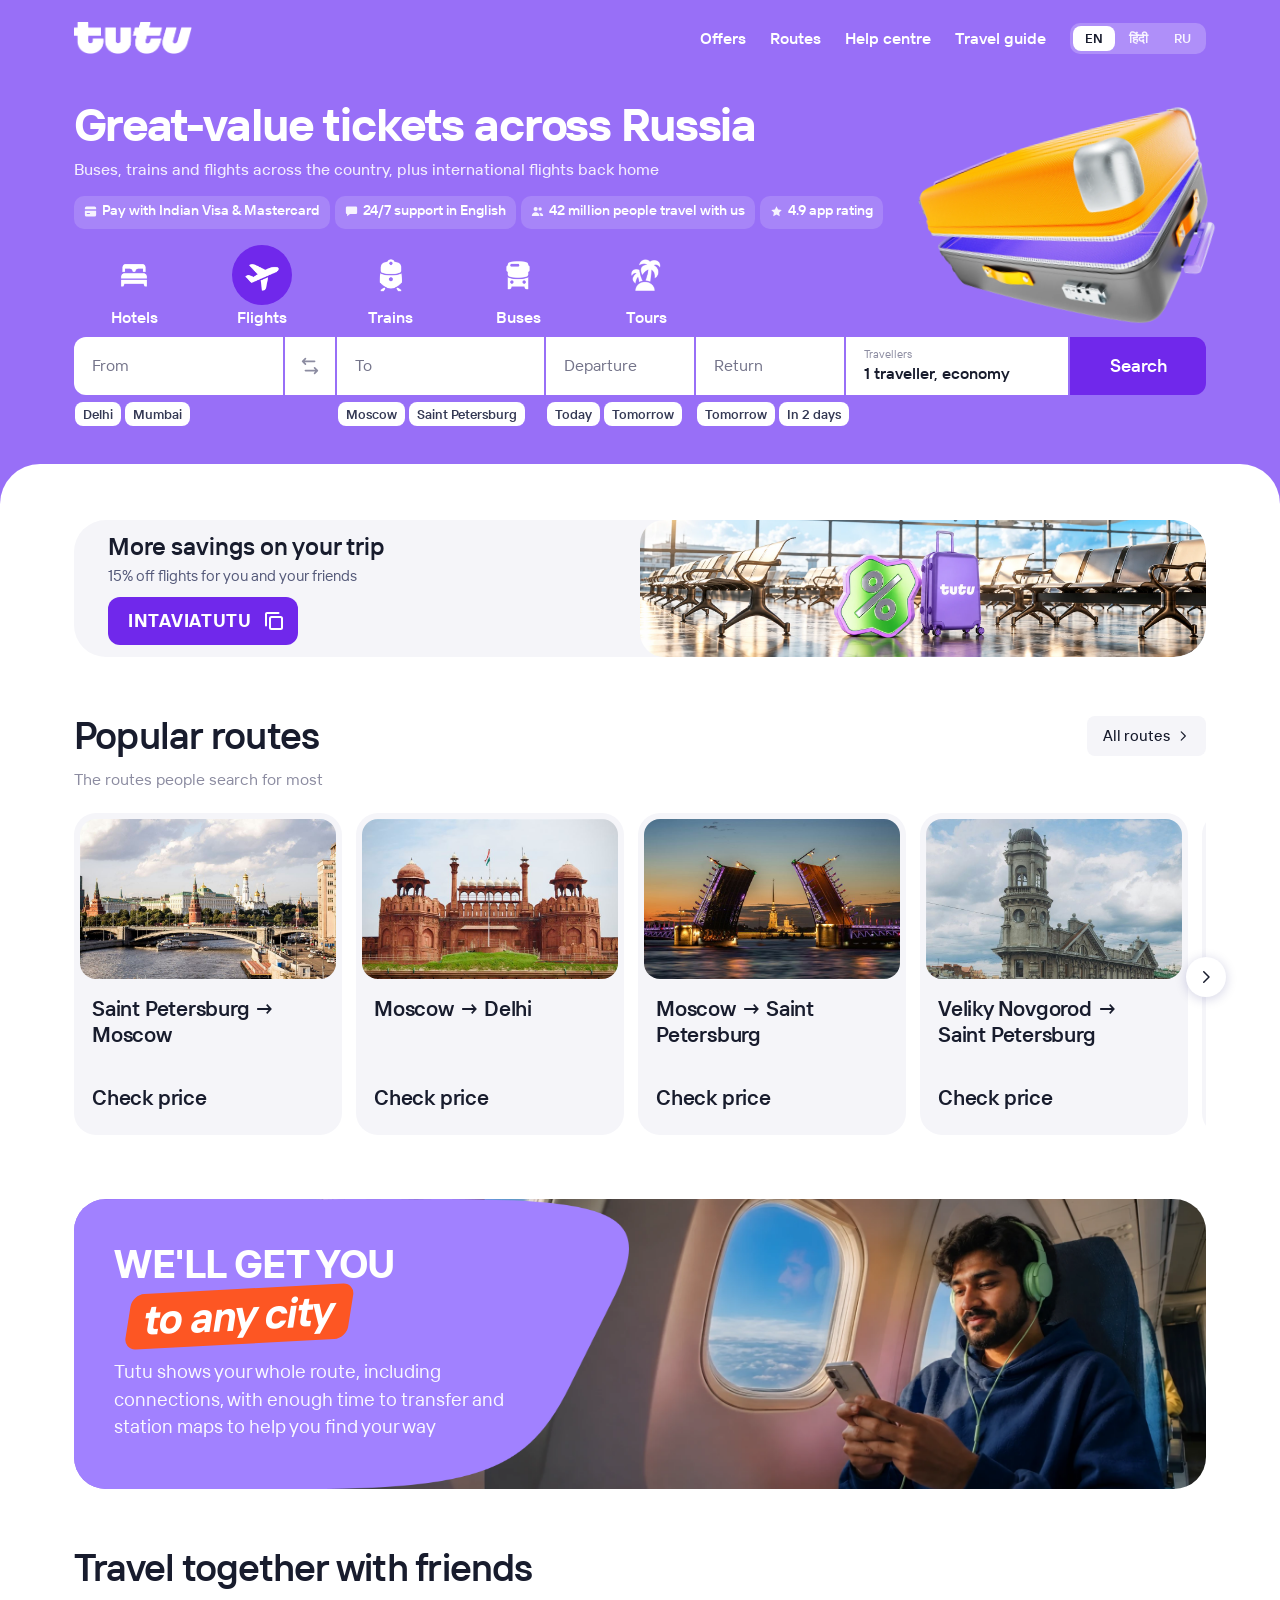
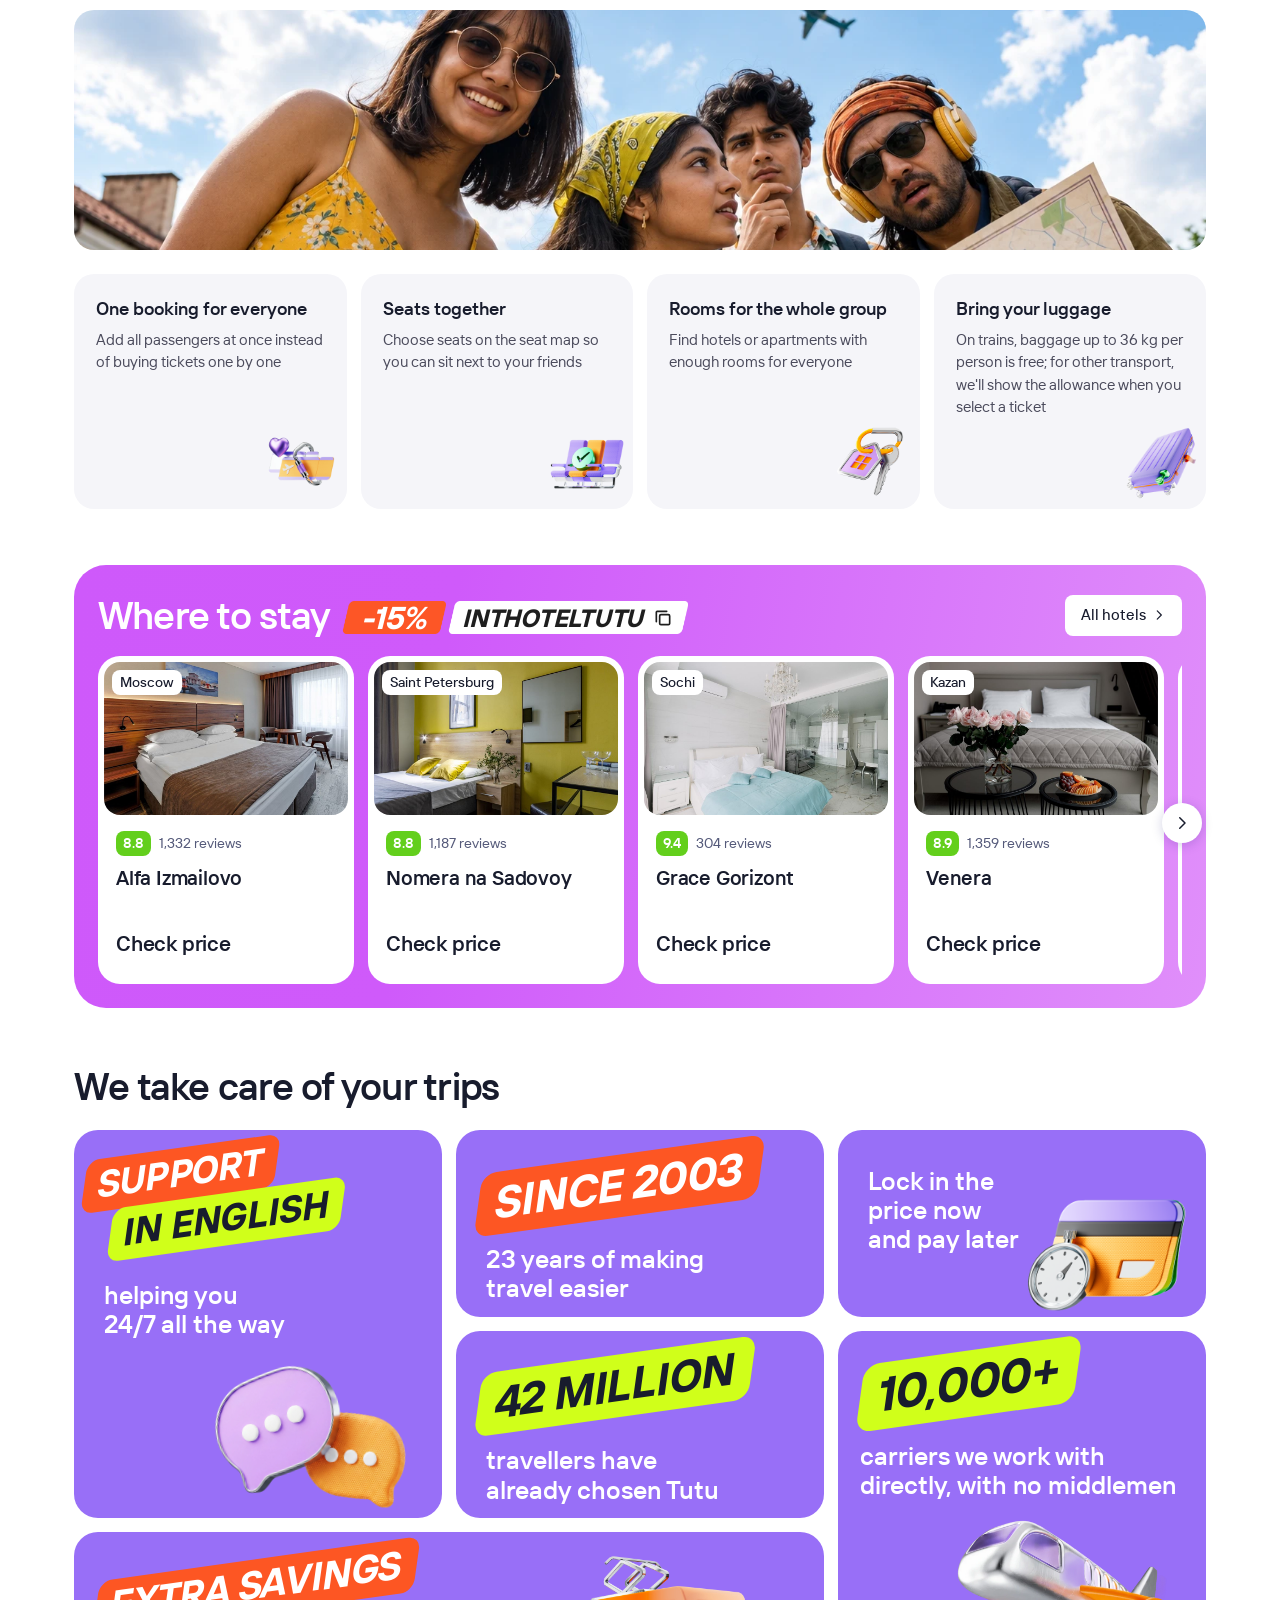
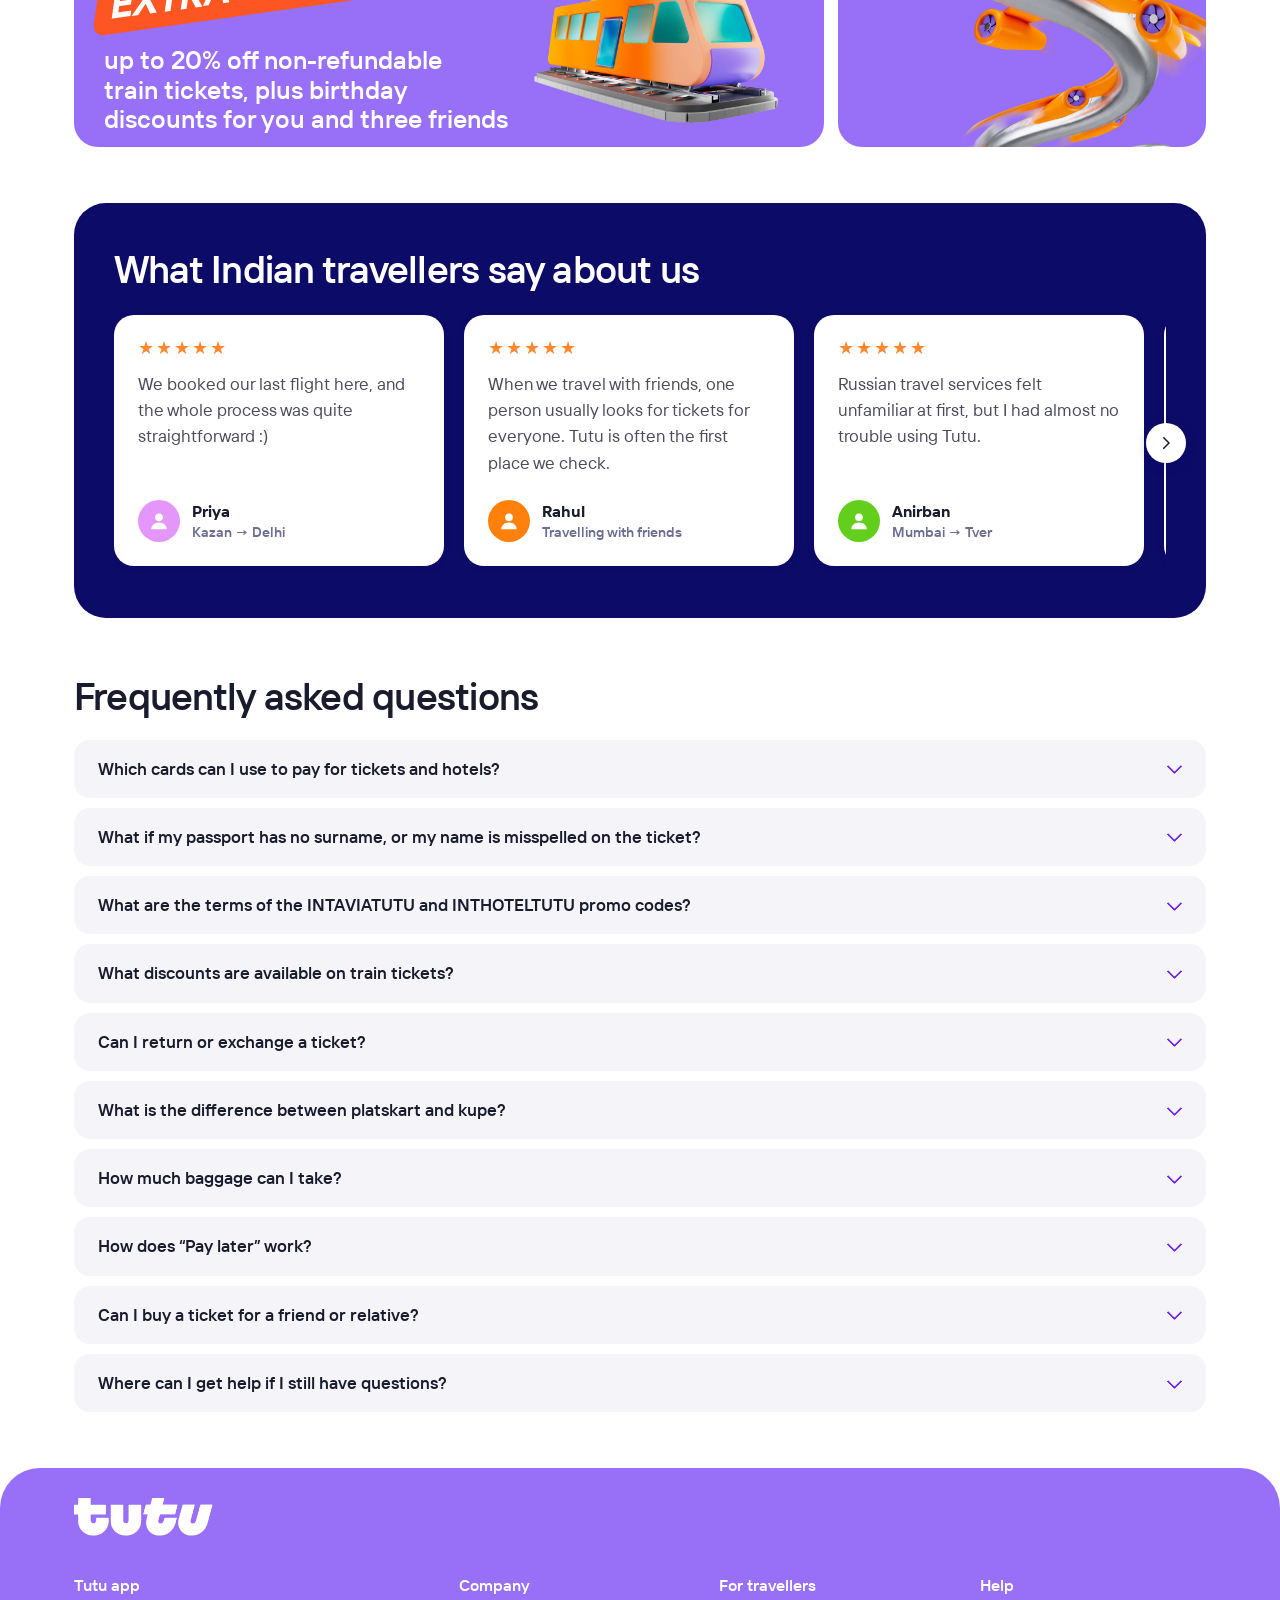
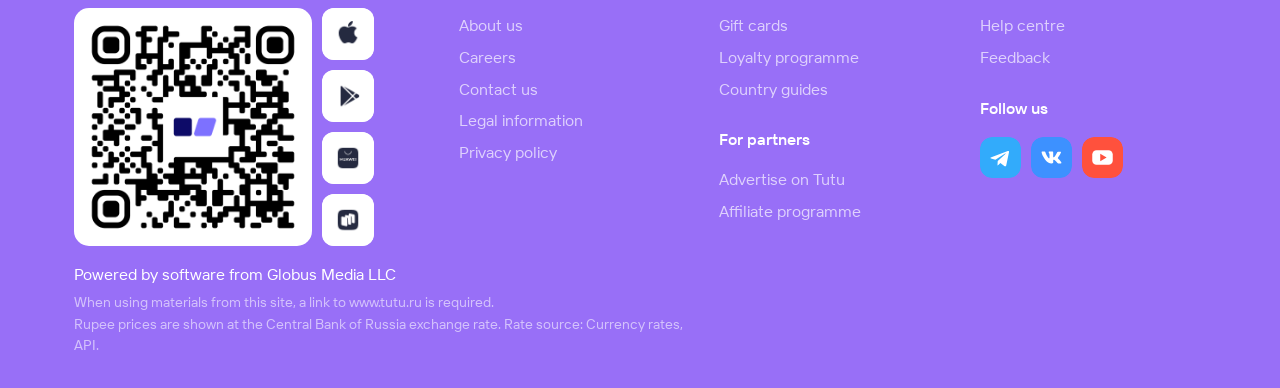
==== index.html @ 1da97de1 "style(hi): phone 'किसी भी शहर तक' sticker lifted 2px with 3px more room above the text Co-Authored-B" ====
<!DOCTYPE html>
<html lang="en">
<head>
<meta charset="utf-8">
<meta name="viewport" content="width=device-width, initial-scale=1">
<script src="assets/landing-source.js?v=20261020"></script>
<!-- Keep the static flight form hidden until scripts restore the correct tab.
     Visibility (not display) preserves hero layout; no JS means no hiding. -->
<script>document.documentElement.classList.add('search-ui-initializing');</script>
<style>
html.search-ui-initializing .hero .transport,
html.search-ui-initializing .hero #search,
html.search-ui-initializing .hero .search-hints { visibility:hidden !important; }
</style>
<title>Tutu: great-value tickets across Russia</title>
<meta name="description" content="Buses, trains and flights across the country, plus international flights back home.">
<meta name="color-scheme" content="light">
<meta name="theme-color" content="#986FF7">
<link rel="icon" type="image/png" href="assets/favicon.png">
<link rel="apple-touch-icon" href="assets/apple-touch-icon.png">
<meta property="og:type" content="website">
<meta property="og:url" content="https://brusilo.github.io/india-landing/">
<meta property="og:title" content="Tutu: great-value tickets across Russia">
<meta property="og:description" content="Buses, trains and flights across the country, plus international flights back home.">
<meta property="og:locale" content="en_US">
<meta property="og:image" content="https://brusilo.github.io/india-landing/assets/apple-touch-icon.png">
<meta property="og:image:width" content="180">
<meta property="og:image:height" content="180">
<meta name="twitter:card" content="summary">

<link rel="preconnect" href="https://fonts.googleapis.com">
<link rel="preconnect" href="https://fonts.gstatic.com" crossorigin>

<style>
@font-face{font-family:'Tutu Sans';src:url('fonts/tutu_sans_regular.woff2') format('woff2');font-weight:400;font-style:normal;font-display:swap}
@font-face{font-family:'Tutu Sans';src:url('fonts/tutu_sans_medium.woff2') format('woff2');font-weight:500;font-style:normal;font-display:swap}
@font-face{font-family:'Tutu Sans';src:url('fonts/tutu_sans_demibold.woff2') format('woff2');font-weight:600;font-style:normal;font-display:swap}
@font-face{font-family:'Tutu Sans';src:url('fonts/tutu_sans_bold.woff2') format('woff2');font-weight:700;font-style:normal;font-display:swap}

:root{
  --deep-blue:#0D0B68;
  --berry-purple:#7D71FF;
  --cloud-white:#EDEFFF;
  --orange:#FF872E;
  --green:#00C95E;
  --blue:#5F94FF;
  --lilac:#BA61FF;
  --magenta:#FF45E3;

  --white:#fff;
  --text:#4B4B5C;
  --muted:#8C8CA1;
  --line:#E6E7F3;

  --shadow-sm:0 2px 10px rgba(13,11,104,.06);
  --shadow-md:0 10px 30px rgba(13,11,104,.10);

  --r-card:20px;
  --r-btn:12px;
  --maxw:1180px;

  --font:'Tutu Sans',-apple-system,BlinkMacSystemFont,'Segoe UI',Roboto,Helvetica,Arial,sans-serif;
}
/* Tutu Sans has no Devanagari glyphs, so the Hindi page needs its own fallbacks and looser lines */
html:lang(hi){--font:'Tutu Sans','Noto Sans Devanagari','Nirmala UI','Mangal',-apple-system,BlinkMacSystemFont,'Segoe UI',Roboto,Helvetica,Arial,sans-serif}
:lang(hi) .hero h1{line-height:1.2;letter-spacing:0}
:lang(hi) .hero h1 .accent{font-family:inherit;font-style:normal;font-weight:700;color:var(--lilac)}
:lang(hi) .section-head h2,:lang(hi) .panel h2{line-height:1.3;letter-spacing:0}
:lang(hi) .tile p,:lang(hi) .faq-item > p{line-height:1.7}

*,*::before,*::after{box-sizing:border-box}
html{-webkit-text-size-adjust:100%}
body{
  margin:0;
  font-family:var(--font);
  font-weight:400;
  font-size:16px;
  line-height:1.5;
  color:var(--text);
  background:var(--white);
  -webkit-font-smoothing:antialiased;
}
h1,h2,h3,p{margin:0}
img{max-width:100%;display:block}
button{font:inherit;color:inherit;background:none;border:none;padding:0;cursor:pointer}
input{font:inherit;color:inherit;background:none;border:none;width:100%}
input:focus{outline:none}
:focus-visible{outline:2px solid var(--berry-purple);outline-offset:2px;border-radius:4px}

.container{width:100%;max-width:var(--maxw);margin:0 auto;padding:0 16px}
@media(min-width:768px){.container{padding:0 24px}}

.section{padding:40px 0 0}
@media(min-width:768px){.section{padding-top:56px}}
.section--cloud{background:var(--cloud-white)}
.section--cloud,.section:has(+ .section--cloud),.section:has(+ footer){padding-bottom:40px}
@media(min-width:768px){.section--cloud,.section:has(+ .section--cloud),.section:has(+ footer){padding-bottom:56px}}
.section--cloud + .section--cloud{padding-top:0}

.section-head{margin-bottom:16px}
@media(min-width:768px){.section-head{margin-bottom:20px}}
.section-head h2{
  font-weight:700;
  font-size:clamp(26px,4.4vw,40px);
  line-height:1.12;
  letter-spacing:-.02em;
  color:var(--deep-blue);
}
.section-head p{margin-top:8px;font-size:15px;color:var(--muted);max-width:620px}
@media(min-width:768px){.section-head p{font-size:16px}}

.section-head--row{display:flex;justify-content:space-between;align-items:flex-end;gap:20px;flex-wrap:wrap}
.section-head--row > div:first-child{flex:1;min-width:0}

.head-actions{
  display:flex;flex-direction:column;
  align-items:flex-end;
  gap:12px;
  flex-shrink:0;
}
.head-actions__see,
.head-actions__nav{display:flex;align-items:center}
.filters-bar{display:flex;align-items:center;justify-content:space-between;gap:16px;margin-bottom:16px}
.filters-bar .filters{margin-bottom:0;min-width:0}
.filters-bar--nav-only{justify-content:flex-end}

.see-all{
  color:var(--berry-purple);font-weight:600;font-size:15px;
  text-decoration:none;display:inline-flex;align-items:center;gap:6px;
  white-space:nowrap;
}
.see-all:hover{color:var(--deep-blue)}
.see-all svg{width:14px;height:14px;stroke:currentColor;fill:none;stroke-width:2;stroke-linecap:round;stroke-linejoin:round}

.top{background:var(--deep-blue)}
.top-inner{display:flex;align-items:center;gap:24px;padding-block:16px}
@media(min-width:768px){.top-inner{padding-block:22px}}
.logo{height:24px;width:auto;flex:none}
@media(min-width:768px){.logo{height:28px}}

.top-nav{
  display:none;gap:24px;align-items:center;
  margin-left:auto;
}
@media(min-width:900px){.top-nav{display:flex}}
.top-nav a{
  color:rgba(255,255,255,.72);text-decoration:none;
  font-size:14px;font-weight:500;line-height:1;
  padding:6px 0;transition:color .15s ease;white-space:nowrap;
}
.top-nav a:hover{color:var(--white)}

.lang{display:flex;gap:2px;padding:3px;background:rgba(255,255,255,.12);border-radius:999px;flex:none}
.lang a{
  padding:6px 12px;border-radius:999px;
  font-size:13px;font-weight:500;line-height:1;
  color:rgba(255,255,255,.72);white-space:nowrap;
  text-decoration:none;display:inline-block;
}
.lang a:hover{color:var(--white)}
.lang a.is-active{background:var(--white);color:var(--deep-blue);font-weight:600}

.hero{background:var(--deep-blue);color:var(--white);padding:24px 0 72px}
@media(min-width:768px){.hero{padding:36px 0 104px}}
.hero + .section{position:relative;margin-top:-28px;border-radius:28px 28px 0 0;background:var(--white)}
@media(min-width:768px){.hero + .section{margin-top:-40px;border-radius:40px 40px 0 0}}

.hero h1{
  font-weight:700;
  font-size:clamp(34px,6.6vw,58px);
  line-height:1.05;
  letter-spacing:-.025em;
  max-width:16ch;
}
.hero h1 .accent{color:var(--lilac)}
.hero-sub{
  margin-top:14px;
  font-size:16px;
  color:rgba(255,255,255,.87);
  max-width:72ch;
}
@media(min-width:768px){.hero-sub{font-size:18px;margin-top:18px}}

.pills{display:flex;flex-wrap:wrap;gap:8px;margin-top:22px}
.pill{
  display:inline-flex;align-items:center;gap:7px;
  padding:8px 14px;border-radius:999px;
  background:rgba(255,255,255,.10);
  border:1px solid rgba(255,255,255,.14);
  font-size:13px;font-weight:500;color:var(--white);
}
.pill svg{width:15px;height:15px;flex:none;fill:currentColor;opacity:.9}

.transport{
  display:flex;gap:6px;margin-top:30px;
  overflow-x:auto;scrollbar-width:none;
  margin-inline:-16px;padding-inline:16px;
}
.transport::-webkit-scrollbar{display:none}
@media(min-width:768px){.transport{margin-top:40px;gap:14px;margin-inline:0;padding-inline:0;overflow:visible}}
.transport button{display:flex;flex-direction:column;align-items:center;gap:8px;flex:none;width:76px}
.transport .ico{
  width:50px;height:50px;border-radius:50%;
  background:rgba(255,255,255,.10);
  display:grid;place-items:center;
  transition:background .15s ease;
}
.transport .ico img{
  width:26px;height:26px;
  filter:brightness(0) invert(1);
}
.transport button:hover .ico{background:rgba(255,255,255,.18)}
.transport button.is-active .ico{background:var(--berry-purple)}
.transport .lbl{font-size:13px;font-weight:500;color:rgba(255,255,255,.72);line-height:1}
.transport button.is-active .lbl{color:var(--white);font-weight:600}

.search{
  margin-top:20px;
  background:var(--white);
  border-radius:20px;
  padding:6px;
  box-shadow:var(--shadow-md);
  display:flex;flex-direction:column;
}
@media(min-width:900px){.search{flex-direction:row;align-items:stretch;padding:6px;border-radius:20px}}

.field{display:flex;flex-direction:column;justify-content:center;gap:2px;padding:12px 14px;min-height:56px}
.field + .field,.swap + .field{border-top:1px solid var(--line)}
@media(min-width:900px){
  .field{flex:1;min-height:62px}
  .field + .field{border-top:none;border-left:1px solid var(--line)}
  .swap + .field{border-top:none}
  .field--pax{flex:0 0 190px}
}
.field label{font-size:11px;font-weight:500;color:var(--muted);letter-spacing:.01em}
.field input,.field .value{font-size:16px;font-weight:500;color:var(--deep-blue);line-height:1.3}
.field input::placeholder{color:#A3A3B8;font-weight:400}
.field--date{position:relative}
.field--date input{cursor:pointer}
.dp{
  position:absolute;top:calc(100% + 8px);left:0;z-index:30;
  width:300px;max-width:calc(100vw - 32px);
  background:var(--white);border-radius:18px;
  box-shadow:0 14px 40px rgba(13,11,104,.20);
  padding:14px;color:var(--deep-blue);
}
.dp[hidden]{display:none}
.dp-head{display:flex;align-items:center;justify-content:space-between;margin-bottom:6px}
.dp-title{font-size:15px;font-weight:600}
.dp-nav{width:34px;height:34px;border-radius:50%;display:grid;place-items:center}
.dp-nav:hover:not(:disabled){background:var(--cloud-white)}
.dp-nav:disabled{opacity:.3;cursor:default}
.dp-nav svg{width:16px;height:16px;stroke:var(--deep-blue);fill:none;stroke-width:1.8;stroke-linecap:round;stroke-linejoin:round}
.dp-grid{display:grid;grid-template-columns:repeat(7,1fr);gap:2px}
.dp-wd{padding:6px 0;font-size:11px;font-weight:500;color:var(--muted);text-align:center}
.dp-day{height:36px;border-radius:10px;font-size:14px;font-weight:500;color:var(--deep-blue)}
.dp-day:hover:not(:disabled){background:var(--cloud-white)}
.dp-day:disabled{color:#C8C8D6;cursor:default}
.dp-day.is-today{box-shadow:inset 0 0 0 1.5px var(--berry-purple)}
.dp-day.is-selected{background:var(--berry-purple);color:var(--white)}

.swap{display:none}
@media(min-width:900px){
  .swap{
    display:grid;place-items:center;flex:none;width:42px;
    align-self:center;
  }
  .swap span{
    width:34px;height:34px;border-radius:50%;
    background:var(--cloud-white);
    display:grid;place-items:center;
  }
  .swap svg{width:16px;height:16px;stroke:var(--deep-blue);fill:none;stroke-width:1.8;stroke-linecap:round;stroke-linejoin:round}
}

.btn-search{
  margin-top:6px;height:52px;border-radius:14px;
  background:var(--berry-purple);color:var(--white);
  font-size:16px;font-weight:600;
  display:grid;place-items:center;
}
@media(min-width:900px){.btn-search{margin-top:0;flex:0 0 172px;height:auto;border-radius:16px}}

.chips{display:flex;flex-wrap:wrap;gap:8px;margin-top:16px}
.chip{
  padding:7px 13px;border-radius:999px;
  background:rgba(255,255,255,.12);
  border:1px solid rgba(255,255,255,.16);
  font-size:13px;font-weight:500;color:var(--white);
}

/* Фильтры – вплотную к карточкам */
.filters{display:flex;gap:8px;margin-bottom:16px;overflow-x:auto;scrollbar-width:none}
.filters::-webkit-scrollbar{display:none}
.filters button{
  flex:none;padding:9px 18px;border-radius:999px;
  background:var(--cloud-white);color:var(--deep-blue);
  font-size:14px;font-weight:500;
}
.filters button.is-active{background:var(--berry-purple);color:var(--white);font-weight:600}

.row{
  display:flex;gap:14px;
  overflow-x:auto;scroll-snap-type:x mandatory;
  scrollbar-width:none;
  margin-inline:-16px;padding:2px 16px 8px;
  margin-bottom:-8px;
  align-items:stretch;
}
.row::-webkit-scrollbar{display:none}
.row > *{flex:0 0 250px;scroll-snap-align:start;display:flex}
@media(min-width:768px){.row{margin-inline:-24px;padding-inline:24px}}
@media(min-width:1024px){
  .row{
    padding-block:2px 8px;margin-bottom:-8px;
    margin-inline:0;padding-inline:0;
  }
  .row > *{flex:0 0 calc((100% - 60px) / 4)}
}

.carousel-nav{display:none;gap:8px}
@media(min-width:1024px){.carousel-nav{display:flex}}
.carousel-nav button{
  width:36px;height:36px;border-radius:50%;
  background:var(--white);border:1px solid var(--line);
  display:grid;place-items:center;
  box-shadow:var(--shadow-sm);
  transition:background .15s ease;
}
.carousel-nav button:hover:not(:disabled){background:var(--cloud-white)}
.carousel-nav button:disabled{opacity:.4;cursor:default}
.carousel-nav svg{width:16px;height:16px;stroke:var(--deep-blue);fill:none;stroke-width:1.8;stroke-linecap:round;stroke-linejoin:round}

.card{
  background:var(--white);
  border:1px solid var(--line);
  border-radius:var(--r-card);
  overflow:hidden;
  box-shadow:var(--shadow-sm);
  display:flex;flex-direction:column;
  width:100%;
}

.card--cta{
  border:1.5px dashed #C8C8DC;
  background:transparent;
  box-shadow:none;
  align-items:center;justify-content:center;
  gap:10px;
  text-decoration:none;color:var(--berry-purple);
  min-height:280px;
  padding:20px;
  transition:background .15s ease,border-color .15s ease;
}
.card--cta:hover{background:var(--cloud-white);border-color:var(--berry-purple)}
.card--cta svg{width:26px;height:26px;stroke:currentColor;fill:none;stroke-width:1.8;stroke-linecap:round;stroke-linejoin:round}
.card--cta span{font-size:15px;font-weight:600}

.card-media{
  position:relative;
  aspect-ratio:16/10;
  display:flex;align-items:flex-end;
  padding:14px;
  flex:none;
}
.card-img{aspect-ratio:16/10;width:100%;object-fit:cover}

.card-body{padding:16px 16px 18px;display:flex;flex-direction:column;gap:8px;flex:1}

.route-name{font-size:20px;font-weight:700;color:var(--deep-blue);line-height:1.25;letter-spacing:-.01em}
.price-row{display:flex;flex-wrap:wrap;align-items:baseline;gap:8px}
.price{font-size:19px;font-weight:700;color:var(--deep-blue);letter-spacing:-.01em}
.price-alt{font-size:14.5px;font-weight:500;color:var(--muted)}
.card-meta{font-size:14.5px;color:var(--muted)}
.card-type{font-size:14.5px;color:var(--muted);margin-top:auto;padding-top:8px}

.rating{
  position:absolute;left:12px;bottom:12px;
  background:var(--green);color:var(--white);
  font-size:13px;font-weight:700;line-height:1;
  padding:5px 8px;border-radius:8px;
}
.hotel-top{font-size:13px;color:var(--muted);white-space:nowrap}
.hotel-name{font-size:20px;font-weight:700;color:var(--deep-blue);line-height:1.25;letter-spacing:-.01em}
.hotel-meta{font-size:14.5px;color:var(--muted)}
.hotel-price{margin-top:auto;padding-top:8px;font-size:19px;font-weight:700;color:var(--deep-blue);letter-spacing:-.01em}
.hotel-price span{font-size:14.5px;font-weight:400;color:var(--muted)}

.tiles{display:grid;gap:14px;grid-template-columns:1fr}
@media(min-width:640px){.tiles{grid-template-columns:repeat(2,1fr)}}
@media(min-width:1024px){
  .tiles--3{grid-template-columns:repeat(3,1fr)}
  .tiles--4{grid-template-columns:repeat(4,1fr)}
}
.tile{
  position:relative;
  background:var(--cloud-white);
  border-radius:var(--r-card);
  padding:24px 22px 78px;
}
.section--cloud .tile{background:var(--white)}
.tile h3{font-size:18px;font-weight:600;color:var(--deep-blue);line-height:1.25}
.tile p{margin-top:8px;font-size:14.5px;line-height:1.55;color:var(--text)}
.tile .tile-ico{position:absolute;right:18px;bottom:18px;width:48px;height:48px}
.tile--plain{padding-bottom:24px}

.tile--stat{padding:26px 22px 24px;display:flex;flex-direction:column}
.tile--stat .stat-num{
  font-weight:700;
  font-size:clamp(38px,4.4vw,52px);
  line-height:1;
  letter-spacing:-.03em;
  color:var(--lilac);
  margin-bottom:10px;
}
.tile--stat h3{font-size:16.5px}
.tile--stat p{margin-top:6px;font-size:14px}

.panel{
  background:var(--cloud-white);
  border-radius:24px;
  padding:32px 24px;
  display:flex;flex-direction:column-reverse;align-items:flex-start;gap:20px;
}
@media(min-width:768px){.panel{padding:52px 48px;flex-direction:row;align-items:center;justify-content:space-between;gap:40px}}
.panel-ico{width:64px;height:64px;flex:none;border-radius:50%}
@media(min-width:768px){.panel-ico{width:104px;height:104px}}
.panel--accent .panel-ico{box-shadow:0 0 0 8px rgba(255,255,255,.16)}
.panel h2{
  font-weight:700;
  font-size:clamp(24px,4vw,36px);
  line-height:1.15;letter-spacing:-.02em;
  color:var(--deep-blue);
}
.panel p{margin-top:12px;font-size:16px;line-height:1.55;color:var(--text);max-width:58ch}
@media(min-width:768px){.panel p{font-size:17px}}
.panel--accent{background:var(--berry-purple)}
.panel--accent h2,.panel--accent p{color:var(--white)}
.panel--dark{background:var(--deep-blue)}
.panel--dark h2,.panel--dark p{color:var(--white)}
.panel--dark .panel-ico{box-shadow:0 0 0 8px rgba(186,97,255,.30)}
.stage{
  background:linear-gradient(100deg,#CE59FA 0%,#CF5AFA 32%,#E08FFA 100%);
  border-radius:24px;
  padding:28px 20px;
}
@media(min-width:768px){.stage{padding:44px 40px}}
.stage .section-head h2{color:var(--white)}
.stage .section-head p{color:rgba(255,255,255,.88)}
.stage .see-all{color:var(--white)}
.stage .see-all:hover{color:rgba(255,255,255,.75)}
.stage .row{margin-inline:-20px;padding-inline:20px}
@media(min-width:768px){.stage .row{margin-inline:-40px;padding-inline:40px}}
@media(min-width:1024px){.stage .row{margin-inline:0;padding-inline:0}}
.stage .card--cta{color:var(--white);border-color:rgba(255,255,255,.5)}
.stage .card--cta:hover{background:rgba(255,255,255,.10);border-color:var(--white)}

.faq{display:grid;gap:10px;max-width:880px}
.faq-item{background:var(--white);border-radius:16px;padding:0 20px}
.faq-item summary{
  list-style:none;cursor:pointer;
  display:flex;align-items:center;gap:14px;
  padding:18px 0;
  font-size:16.5px;font-weight:600;color:var(--deep-blue);line-height:1.35;
}
.faq-item summary::-webkit-details-marker{display:none}
.faq-plus{
  position:relative;flex:none;width:24px;height:24px;
  border-radius:50%;background:var(--berry-purple);
}
.faq-plus::before,.faq-plus::after{
  content:'';position:absolute;left:50%;top:50%;
  background:var(--white);
  transform:translate(-50%,-50%);
  transition:opacity .18s ease;
}
.faq-plus::before{width:11px;height:2px}
.faq-plus::after{width:2px;height:11px}
.faq-item[open] .faq-plus::after{opacity:0}
.faq-item > p{margin:0 0 18px 38px;font-size:14.5px;line-height:1.6;color:var(--text)}

.footer{background:var(--deep-blue);color:var(--white);padding:48px 0 34px}
@media(min-width:768px){.footer{padding:64px 0 44px}}

.footer-logo{height:36px;width:auto;margin-bottom:36px}
@media(min-width:768px){.footer-logo{height:44px;margin-bottom:48px}}

.footer-grid{
  display:grid;
  grid-template-columns:1fr;
  gap:36px 24px;
  padding-bottom:36px;
  margin-bottom:28px;
  border-bottom:1px solid rgba(255,255,255,.12);
}
@media(min-width:640px){
  .footer-grid{grid-template-columns:repeat(2,1fr)}
  .footer-app-col{grid-column:1 / -1}
}
@media(min-width:1024px){
  .footer-grid{
    grid-template-columns:auto 1fr 1.35fr 1fr;
    gap:48px 40px;
    padding-bottom:48px;
    margin-bottom:32px;
  }
  .footer-app-col{grid-column:auto}
}

.footer-app-title{
  font-size:15px;font-weight:600;color:var(--white);
  margin-bottom:16px;line-height:1.3;
}
.footer-app-body{
  display:flex;gap:16px;align-items:flex-start;
}
.footer-app-col .qr{
  width:280px;height:280px;flex:none;
  background:var(--white);
  border-radius:20px;
  padding:14px;
}
.footer-app-col .qr img{width:100%;height:100%;object-fit:contain}

.footer-app-col .stores{
  display:flex;flex-direction:column;
  justify-content:space-between;
  gap:10px;
  height:280px;
}
.footer-app-col .stores a{
  display:block;flex:1;
  min-height:0;
  border-radius:16px;
  overflow:hidden;
  transition:transform .15s ease,opacity .15s ease;
}
.footer-app-col .stores a:hover{transform:translateY(-1px);opacity:.9}
.footer-app-col .stores img{
  width:100%;height:100%;
  object-fit:contain;display:block;
}

.footer-col h4{
  font-size:15px;font-weight:700;
  color:var(--white);
  margin-bottom:14px;line-height:1.3;
}
.footer-col h4 + h4,
.footer-col .footer-h4-extra{
  margin-top:24px;
}
.footer-col a{
  display:block;
  color:rgba(255,255,255,.68);text-decoration:none;
  font-size:14.5px;font-weight:500;line-height:1.4;
  padding:5px 0;transition:color .15s ease;
}
.footer-col a:hover{color:var(--white)}

.socials{display:flex;gap:10px;margin-top:4px}
.social{
  width:44px;height:44px;border-radius:50%;
  object-fit:cover;display:block;
  transition:transform .15s ease;
}
.social:hover{transform:translateY(-1px)}

.footer-site{margin-top:0;font-size:15px;font-weight:600;color:var(--white)}
.legal{
  margin-top:10px;
  font-weight:500;font-size:12.5px;line-height:1.6;
  color:rgba(255,255,255,.58);
  max-width:70ch;
}

/* Compact transport search v2 */
.search{position:relative;width:min(100%,1080px);margin-top:20px;padding:0;display:grid;grid-template-columns:minmax(180px,1.05fr) 48px minmax(180px,1.05fr) minmax(145px,.76fr) minmax(190px,.9fr) 190px;align-items:stretch;background:var(--white);border-radius:16px;box-shadow:var(--shadow-md);overflow:visible}
.search .field{position:relative;min-width:0;min-height:64px;padding:0;border:0;border-right:1px solid var(--line);background:var(--white);display:flex;justify-content:center}
.search .field:first-child{border-radius:16px 0 0 16px}.search .field input{height:64px;padding:0 18px;font-size:16px;font-weight:500;color:var(--deep-blue);background:transparent}.search .field input::placeholder{color:#62627A;font-weight:500;opacity:1}.search .field--date input{cursor:pointer}
.search .swap{width:48px;display:grid;place-items:center;background:var(--white);border-right:1px solid var(--line);align-self:stretch}.search .swap span{width:34px;height:34px;border-radius:50%;display:grid;place-items:center}.search .swap:hover span{background:var(--cloud-white)}.search .swap svg{width:20px;height:20px;stroke:#89899D;fill:none;stroke-width:1.8;stroke-linecap:round;stroke-linejoin:round}
.search .field--pax{padding:0;flex:none}.pax-trigger{width:100%;height:64px;padding:8px 16px;text-align:left;display:flex;flex-direction:column;justify-content:center;gap:2px}.pax-caption{font-size:12px;line-height:1.1;color:var(--muted);font-weight:400}.pax-value{font-size:16px;line-height:1.25;color:var(--deep-blue);font-weight:600;white-space:nowrap;overflow:hidden;text-overflow:ellipsis}
.btn-search{margin:0;height:64px;border-radius:0 16px 16px 0;background:#6F29E8;color:#fff;font-size:16px;font-weight:400;display:grid;place-items:center;padding:0 18px;white-space:nowrap}
.search-suggest{position:absolute;left:0;right:0;top:calc(100% + 8px);z-index:1000;background:#fff;border-radius:16px;box-shadow:0 14px 40px rgba(13,11,104,.18);padding:8px;max-height:300px;overflow:auto}.search-suggest[hidden]{display:none}.search{position:relative!important;z-index:20!important;overflow:visible!important}.search .field--place{overflow:visible!important}.suggest-item{width:100%;padding:11px 12px;border-radius:11px;text-align:left;display:flex;flex-direction:column;gap:2px}.suggest-item:hover{background:var(--cloud-white)}.suggest-main{font-size:15px;font-weight:600;color:var(--deep-blue)}.suggest-meta{font-size:12px;color:var(--muted)}
.pax-pop{position:absolute;right:0;top:calc(100% + 8px);z-index:50;width:360px;max-width:calc(100vw - 32px);padding:18px;background:#fff;border-radius:20px;box-shadow:0 14px 40px rgba(13,11,104,.2);color:var(--deep-blue)}.pax-pop[hidden]{display:none}.pax-row{display:flex;align-items:center;justify-content:space-between;gap:18px;padding:8px 0}.pax-name{font-size:16px;font-weight:700}.pax-sub{font-size:13px;color:var(--muted);margin-top:2px}.stepper{display:flex;align-items:center;gap:12px}.stepper button{width:42px;height:42px;border-radius:12px;background:#F1F1F6;font-size:25px;line-height:1;color:var(--deep-blue)}.stepper button:disabled{opacity:.35;cursor:default}.stepper output{width:24px;text-align:center;font-size:18px;font-weight:600}.add-child{margin:8px 0 4px;width:100%;height:46px;border-radius:12px;background:#F0E8FF;color:#6F29E8;font-weight:600;display:none;align-items:center;justify-content:center;gap:8px}.add-child.is-visible{display:flex}.cabin{margin-top:12px;padding-top:14px;border-top:1px solid var(--line)}.cabin-title{font-size:13px;color:var(--muted);margin-bottom:8px}.cabin-tabs{display:grid;grid-template-columns:1fr 1fr;background:#F0F0F6;border-radius:12px;padding:4px;gap:4px}.cabin-tabs button{height:38px;border-radius:9px;color:#77778C;font-weight:600}.cabin-tabs button.is-active{background:#fff;color:var(--deep-blue);box-shadow:0 1px 4px rgba(13,11,104,.08)}.chips{display:none!important}
@media(max-width:899px){.search{width:100%;display:flex;flex-direction:column;border-radius:16px;overflow:visible}.search .field,.search .swap{border-right:0;border-bottom:1px solid var(--line)}.search .field:first-child{border-radius:16px 16px 0 0}.search .swap{display:none}.search .field input,.pax-trigger{height:58px}.btn-search{height:54px;border-radius:0 0 16px 16px}.pax-pop{left:0;right:auto}}

/* Quick search hints + decorative 3D artwork */.search{margin-top:10px}.search-hints{width:min(100%,1080px);display:grid;grid-template-columns:minmax(180px,1.05fr) 48px minmax(180px,1.05fr) minmax(145px,.76fr) minmax(190px,.9fr) 190px;margin-top:7px;position:relative;z-index:4}.quick-group{display:flex;gap:6px;flex-wrap:wrap;align-items:flex-start}.quick-from{grid-column:1}.quick-to{grid-column:3}.quick-date{grid-column:4}.quick-chip{padding:5px 9px;border-radius:9px;background:rgba(186,97,255,.38);color:#fff;font-size:12px;font-weight:500;line-height:1.15;white-space:nowrap}.quick-chip:hover{background:rgba(186,97,255,.58)}.hero{position:relative;overflow:hidden}.hero>.hero-decor{position:absolute;pointer-events:none;user-select:none;z-index:0}.hero>.hero-decor--suitcase{width:min(34vw,410px);right:max(-70px,calc((100vw - 1180px)/2 - 90px));top:88px;opacity:.48;transform:rotate(-5deg)}.hero>.container{position:relative;z-index:2}#routes,#hotels{position:relative;overflow:hidden}#routes>.section-decor,#hotels>.section-decor{position:absolute;pointer-events:none;user-select:none;z-index:0}#routes>.section-decor--ticket{width:275px;right:-52px;top:18px;opacity:.15;transform:rotate(8deg)}#hotels>.section-decor--keys{width:220px;left:-64px;top:48px;opacity:.13;transform:rotate(-10deg)}#routes>.container,#hotels>.container{position:relative;z-index:1}@media(max-width:899px){.search-hints{display:flex;gap:8px;flex-wrap:wrap;margin-top:8px}.hero>.hero-decor--suitcase{width:250px;right:-110px;top:135px;opacity:.24}#routes>.section-decor--ticket,#hotels>.section-decor--keys{display:none}}/* quick-hints-final */.search-hints{width:min(100%,1080px);display:grid;grid-template-columns:minmax(180px,1.05fr) 48px minmax(180px,1.05fr) minmax(145px,.76fr) minmax(190px,.9fr) 190px;margin-top:6px;align-items:start}.quick-group{display:flex;gap:6px;flex-wrap:nowrap}.quick-from{grid-column:1}.quick-to{grid-column:3}.quick-date{grid-column:4}.quick-chip{font-weight:400}.hero>.hero-decor--suitcase{width:min(36vw,430px);right:-70px;top:82px;opacity:.42}.section-decor--ticket{opacity:.18}.section-decor--keys{opacity:.16}@media(max-width:899px){.search-hints{display:flex;flex-wrap:wrap}.quick-group{flex-wrap:wrap}}










/* decor-placement-fix */
body{position:relative!important}
.top{position:relative!important;z-index:4!important}
.hero{position:static!important;overflow:visible!important;isolation:auto!important}
.hero>.container{position:relative!important;z-index:5!important}
.hero>.hero-decor{position:absolute!important;z-index:1!important;pointer-events:none!important;user-select:none!important;image-rendering:auto!important;filter:none!important;mix-blend-mode:normal!important}
.hero>.hero-decor--suitcase{
  width:680px!important;
  max-width:none!important;
  right:-10px!important;
  top:-12px!important;
  bottom:auto!important;
  opacity:1!important;
  transform:rotate(-5deg)!important;
}
.hero + .section{position:relative!important;z-index:3!important}

#routes,#hotels{position:relative!important;overflow:visible!important;isolation:isolate}
#routes>.container,#hotels>.container{position:relative!important;z-index:2!important}
#routes>.section-decor,#hotels>.section-decor{position:absolute!important;z-index:1!important;pointer-events:none!important;user-select:none!important;image-rendering:auto!important;filter:none!important;mix-blend-mode:normal!important}
#routes>.section-decor--ticket{
  width:420px!important;
  max-width:none!important;
  right:-54px!important;
  top:28px!important;
  opacity:1!important;
  transform:rotate(5deg)!important;
}
#hotels>.section-decor--keys{
  width:300px!important;
  max-width:none!important;
  left:-35px!important;
  top:40px!important;
  opacity:1!important;
  transform:rotate(-7deg)!important;
}

.footer{padding-top:30px!important;padding-bottom:30px!important}
.footer-logo{margin-bottom:22px!important}
.footer-grid{gap:28px 32px!important;padding-bottom:30px!important;margin-bottom:20px!important}
@media(min-width:1024px){
  .footer{padding-top:30px!important;padding-bottom:32px!important}
  .footer-logo{margin-bottom:24px!important}
  .footer-grid{gap:30px 36px!important;padding-bottom:32px!important;margin-bottom:20px!important}
}

@media(max-width:1200px){
  .hero>.hero-decor--suitcase{width:575px!important;right:-18px!important;top:-8px!important;bottom:auto!important}
  #routes>.section-decor--ticket{width:340px!important;right:-45px!important;top:30px!important}
  #hotels>.section-decor--keys{width:250px!important;left:-28px!important;top:46px!important}
}
@media(max-width:899px){
  .hero>.hero-decor--suitcase{width:275px!important;right:-38px!important;top:20px!important;bottom:auto!important;opacity:.82!important}
  #routes>.section-decor--ticket,#hotels>.section-decor--keys{display:none!important}
  .footer{padding-top:24px!important}
  .footer-logo{margin-bottom:20px!important}
}
</style>
<link rel="stylesheet" href="assets/search-v2.css?v=20261011-popup-black-text">
<script src="assets/site-language-faq-v26.js?v=20261015-hi-sapsan"></script>
<link rel="stylesheet" href="assets/responsive.css?v=20261013-touch-promo">
<link rel="stylesheet" href="assets/kite-tokens.css?v=2.6.3">
<link rel="stylesheet" href="assets/tutu-system.css?v=20261021-hi-any-city-lift">
<link rel="stylesheet" href="assets/tour-form.css?v=20261015-tablet-gap8">
</head>
<body>

<header class="top">
  <div class="container top-inner">
    <a class="logo-link" href="https://www.tutu.ru/" aria-label="Tutu — home page"><img class="logo" src="assets/logo-tutu-white-v2.png" alt="Tutu"></a>
    <nav class="top-nav" aria-label="Sections">
      <a href="https://www.tutu.ru/juicy-offers/">Offers</a>
      <a href="https://provereno.tutu.ru/">Routes</a>
      <a href="https://www.tutu.ru/2read/">Help centre</a>
      <a href="https://www.tutu.ru/geo/">Travel guide</a>
    </nav>
    <nav class="lang" aria-label="Language">
      <a href="index.html" class="is-active" aria-current="true" hreflang="en">EN</a>
      <a href="index-hi.html" hreflang="hi">हिंदी</a>
      <a href="index-ru.html" hreflang="ru">RU</a>
    </nav>
  </div>
</header>

<section class="hero">
  <img class="hero-decor hero-decor--suitcase" src="assets/art/suitcase-orange.webp" alt="" aria-hidden="true">
  <div class="container">
    <h1><span class="accent">Great-value</span> tickets across Russia</h1>
    <p class="hero-sub">Buses, trains and flights across the country, plus international flights back home</p>

    <div class="pills">
      <span class="pill">
        <svg viewBox="0 0 24 24" aria-hidden="true"><path fill-rule="evenodd" d="M5.5 4h13A2.5 2.5 0 0 1 21 6.5v11a2.5 2.5 0 0 1-2.5 2.5h-13A2.5 2.5 0 0 1 3 17.5v-11A2.5 2.5 0 0 1 5.5 4ZM3 8.4v2.4h18V8.4H3Zm3 6.2v1.6h5v-1.6H6Z"/></svg>
        Pay with Indian Visa &amp; Mastercard
      </span>
      <span class="pill">
        <svg viewBox="0 0 24 24" aria-hidden="true"><path d="M5 4h14a2 2 0 0 1 2 2v8a2 2 0 0 1-2 2H9.6L5 19.5V16a2 2 0 0 1-2-2V6a2 2 0 0 1 2-2Z"/></svg>
        24/7 support in English
      </span>
      <span class="pill">
        <svg viewBox="0 0 24 24" aria-hidden="true"><path d="M9 11.4a3.3 3.3 0 1 0 0-6.6 3.3 3.3 0 0 0 0 6.6Zm7.2-.7a2.7 2.7 0 1 0 0-5.4 2.7 2.7 0 0 0 0 5.4ZM3 18.4C3 15.5 5.7 13.1 9 13.1s6 2.4 6 5.3v.9H3v-.9Zm13.8-4.2c2.4 0 4.2 1.8 4.2 4.1v1h-4.4v-.9c0-1.6-.6-3-1.6-4.2h1.8Z"/></svg>
        42 million people travel with us
      </span>
      <span class="pill">
        <svg viewBox="0 0 24 24" aria-hidden="true"><path d="m12 3.6 2.6 5.3 5.8.9-4.2 4 1 5.8-5.2-2.7-5.2 2.7 1-5.8-4.2-4 5.8-.9L12 3.6Z"/></svg>
        4.9 app rating
      </span>
    </div>

    <div class="transport" role="tablist" aria-label="Transport type">
      <button type="button" role="tab" aria-selected="false">
        <span class="ico"><img src="assets/icon-hotel.png" alt="" aria-hidden="true"></span>
        <span class="lbl">Hotels</span>
      </button>
      <button type="button" class="is-active" role="tab" aria-selected="true">
        <span class="ico"><img src="assets/icon-flight.png" alt="" aria-hidden="true"></span>
        <span class="lbl">Flights</span>
      </button>
      <button type="button" role="tab" aria-selected="false">
        <span class="ico"><img src="assets/icon-train.png" alt="" aria-hidden="true"></span>
        <span class="lbl">Trains</span>
      </button>
      <button type="button" role="tab" aria-selected="false">
        <span class="ico"><img src="assets/icon-bus.png" alt="" aria-hidden="true"></span>
        <span class="lbl">Buses</span>
      </button>
      <button type="button" class="tours-tab" role="tab" aria-selected="false" aria-controls="search">
        <span class="ico"><img src="assets/icon-tours.png?v=3" alt="" aria-hidden="true"></span>
        <span class="lbl">Tours</span>
      </button>
    </div>

    <form id="search" class="search search-v2" data-mode="flight">
      <div class="v2-field v2-field--place" data-role="from"><span class="v2-caption">From</span><input class="v2-input" type="text" autocomplete="off" spellcheck="false" role="combobox" aria-autocomplete="list" aria-expanded="false" aria-controls="suggest-from" maxlength="128" value="" placeholder="From" aria-label="From"><div class="search-suggest" role="listbox" id="suggest-from" hidden></div></div>
      <button type="button" class="v2-swap" aria-label="Swap departure and destination"><span><svg viewBox="0 0 24 24" aria-hidden="true"><path d="M7 4 4 7l3 3M4 7h13M17 20l3-3-3-3M20 17H7"/></svg></span></button>
      <div class="v2-field v2-field--place" data-role="to"><span class="v2-caption">To</span><input class="v2-input" type="text" autocomplete="off" spellcheck="false" role="combobox" aria-autocomplete="list" aria-expanded="false" aria-controls="suggest-to" maxlength="128" value="" placeholder="To" aria-label="To"><div class="search-suggest" role="listbox" id="suggest-to" hidden></div></div>
      <div class="v2-flight-dates"><div class="v2-field v2-field--date " data-role="date"><button type="button" class="v2-trigger" data-trigger="date" aria-haspopup="dialog"><span class="v2-caption">Departure</span><span class="v2-value">Departure</span></button><div class="v2-calendar" hidden></div></div><div class="v2-field v2-field--date v2-field--return " data-role="return"><button type="button" class="v2-trigger" data-trigger="return" aria-haspopup="dialog"><span class="v2-caption">Return</span><span class="v2-value">Return</span></button><div class="v2-calendar" hidden></div></div><div class="v2-calendar v2-flight-calendar" hidden></div></div>
      <div class="v2-field v2-field--always-caption v2-field--pax" data-role="pax"><button type="button" class="v2-trigger" data-trigger="pax" aria-haspopup="dialog"><span class="v2-caption">Travellers</span><span class="v2-value">1 traveller, economy</span></button><div class="v2-popover" hidden></div></div>
      <button type="submit" class="v2-submit">Search</button>
    </form>
    <div class="search-hints search-hints-v2" data-mode="flight" aria-label="Popular options"><div class="quick-group-v2 quick-group-v2--from"><button type="button" class="quick-chip-v2" data-v2-place="in-delhi" data-v2-role="from">Delhi</button><button type="button" class="quick-chip-v2" data-v2-place="in-mumbai" data-v2-role="from">Mumbai</button></div><div class="quick-group-v2 quick-group-v2--to"><button type="button" class="quick-chip-v2" data-v2-place="ru-moscow" data-v2-role="to">Moscow</button><button type="button" class="quick-chip-v2" data-v2-place="ru-saint-petersburg" data-v2-role="to">Saint Petersburg</button></div><div class="quick-group-v2 quick-group-v2--date"><button type="button" class="quick-chip-v2" data-v2-date="0" data-v2-length="0">Today</button><button type="button" class="quick-chip-v2" data-v2-date="1" data-v2-length="0">Tomorrow</button></div><div class="quick-group-v2 quick-group-v2--return"><button type="button" class="quick-chip-v2" data-v2-return="1">Tomorrow</button><button type="button" class="quick-chip-v2" data-v2-return="2">In 2 days</button></div></div>
  </div>
</section>

<section class="section promo-section">
  <div class="container">
    <div class="promo-strip promo-strip--v2" role="region" aria-label="INTAVIATUTU">
      <div class="promo-strip__offer">
        <h3><span class="promo-title-desktop">More savings on your trip</span><span class="promo-title-mobile">More savings!</span></h3>
        <p><span class="promo-title-desktop">15% off flights for you and your friends</span><span class="promo-title-mobile">15% off flights</span></p>
      
        <div class="promo-strip__action">
          <button type="button" class="promo-strip__copy promo-strip__copy--code" data-promo-code="INTAVIATUTU" data-copied-label="Copied" aria-label="Copy promo code INTAVIATUTU"><span class="promo-strip__copy-label">INTAVIATUTU</span><svg class="promo-strip__copy-icon" viewBox="0 0 24 24" width="24" height="24" aria-hidden="true" focusable="false"><path d="M4 16.5V5a1 1 0 0 1 1-1h11.5" fill="none" stroke="currentColor" stroke-width="2" stroke-linecap="round"/><rect x="8" y="8" width="12" height="12" rx="1.5" fill="none" stroke="currentColor" stroke-width="2"/></svg><svg class="promo-strip__copied-icon" viewBox="0 0 24 24" width="24" height="24" aria-hidden="true" focusable="false"><path d="M5 12.5l4.5 4.5L19 7.5" fill="none" stroke="currentColor" stroke-width="2.2" stroke-linecap="round" stroke-linejoin="round"/></svg></button>
        </div>      </div>
      <img class="promo-photo" src="assets/photos/airport-promo.webp" alt="" aria-hidden="true">
    </div>
  </div>
</section>

<section class="section" id="routes">
  <div class="container">
    <div class="section-head section-head--row">
      <div>
        <h2>Popular <span class="h2-tail">routes</span></h2>
        <p>The routes people search for most</p>
      </div>
      <div class="head-actions">
        <div class="head-actions__see">
          <a class="see-all" href="https://www.tutu.ru/poezda/Moskva/Sankt-Peterburg/">
            <span class="see-all__full">All routes</span><span class="see-all__short">All</span>
            <svg viewBox="0 0 24 24" aria-hidden="true"><path d="m9 5 7 7-7 7"/></svg>
          </a>
        </div>
          <div class="head-actions__nav">
            <div class="carousel-nav" data-carousel="routes">
                    <button type="button" aria-label="Previous">
                      <svg viewBox="0 0 24 24" aria-hidden="true"><path d="M15 19 8 12l7-7"/></svg>
                    </button>
                    <button type="button" aria-label="Next">
                      <svg viewBox="0 0 24 24" aria-hidden="true"><path d="m9 5 7 7-7 7"/></svg>
                    </button>
                  </div>
          </div>
      </div>
    </div>

    <div class="carousel-wrap">
      <div class="row" id="routes-row"></div>
    </div>
  </div>
</section>

<section class="section">
  <div class="container">
    <div class="panel panel--accent panel--transport panel--photo">
      <div>
        <h2><span class="panel-line">We'll get you</span><span class="panel-badge">to any city</span></h2>
        <p>Tutu shows your whole route, including connections, with enough time to transfer and station maps to help you find your way</p>      </div>
      <img class="panel-ico" src="assets/icons/transport-mix.png" alt="" aria-hidden="true">
    </div>
  </div>
</section>

<section class="section section--cloud section--group">
  <div class="container">
    <div class="section-head"><h2>Travel together with friends</h2></div>
    <div class="group-banner" aria-hidden="true"></div>
    <div class="tiles tiles--4">
      <article class="tile">
        <h3>One booking for everyone</h3>
        <p>Add all passengers at once instead of buying tickets one by one</p>
        <img class="tile-ico" src="assets/icons/group-order.webp" alt="" aria-hidden="true">
      </article>
      <article class="tile">
        <h3>Seats together</h3>
        <p>Choose seats on the seat map so you can sit next to your friends</p>
        <img class="tile-ico" src="assets/icons/group-seats.webp" alt="" aria-hidden="true">
      </article>
      <article class="tile">
        <h3>Rooms for the whole group</h3>
        <p>Find hotels or apartments with enough rooms for everyone</p>
        <img class="tile-ico" src="assets/icons/group-stay.webp" alt="" aria-hidden="true">
      </article>
      <article class="tile">
        <h3>Bring your luggage</h3>
        <p>On trains, baggage up to 36 kg per person is free; for other transport, we'll show the allowance when you select a ticket</p>
        <img class="tile-ico" src="assets/icons/group-luggage.webp" alt="" aria-hidden="true">
      </article>
    </div>
  </div>
</section>

<section class="section" id="hotels">
  <div class="container">
    <div class="stage">
      <div class="section-head section-head--row">
        <div>
          <h2>Where to stay</h2>
          <div class="hotel-offer">
            <span class="hotel-offer__badge">-15%</span>
            <button type="button" class="promo-strip__copy promo-strip__copy--code hotel-offer__plate" data-promo-code="INTHOTELTUTU" data-copied-label="Copied" aria-label="Copy promo code INTHOTELTUTU"><span class="hotel-offer__code">INTHOTELTUTU</span><svg class="promo-strip__copy-icon" viewBox="0 0 24 24" width="24" height="24" aria-hidden="true" focusable="false"><path d="M4 16.5V5a1 1 0 0 1 1-1h11.5" fill="none" stroke="currentColor" stroke-width="2" stroke-linecap="round"/><rect x="8" y="8" width="12" height="12" rx="1.5" fill="none" stroke="currentColor" stroke-width="2"/></svg><svg class="promo-strip__copied-icon" viewBox="0 0 24 24" width="24" height="24" aria-hidden="true" focusable="false"><path d="M5 12.5l4.5 4.5L19 7.5" fill="none" stroke="currentColor" stroke-width="2.2" stroke-linecap="round" stroke-linejoin="round"/></svg></button>
          </div>
        </div>
        <div class="head-actions">
          <div class="head-actions__see">
            <a class="see-all" href="https://hotel.tutu.ru/c_russia/moscow/">
              <span class="see-all__full">All hotels</span><span class="see-all__short">All</span>
              <svg viewBox="0 0 24 24" aria-hidden="true"><path d="m9 5 7 7-7 7"/></svg>
            </a>
          </div>
          <div class="head-actions__nav">
            <div class="carousel-nav" data-carousel="hotels">
              <button type="button" aria-label="Previous">
                <svg viewBox="0 0 24 24" aria-hidden="true"><path d="M15 19 8 12l7-7"/></svg>
              </button>
              <button type="button" aria-label="Next">
                <svg viewBox="0 0 24 24" aria-hidden="true"><path d="m9 5 7 7-7 7"/></svg>
              </button>
            </div>
          </div>
        </div>
      </div>
      <div class="carousel-wrap">
        <div class="row" id="hotels-row"></div>
      </div>
    </div>
  </div>
</section>

<section class="section section--cloud" id="about">
  <div class="container">
    <div class="section-head"><h2>We take care of your trips</h2></div>
    <div class="bento">
      <article class="bento-cell bento-cell--hero bento-cell--art bento-pos-tl">
        <span class="bento-sticker bento-sticker--text">Support</span>
        <span class="bento-sticker bento-sticker--lime bento-sticker--text">in English</span>
        <h3>helping you 24/7 all&nbsp;the&nbsp;way</h3>
        <img class="bento-art" src="assets/art/bubbles.webp" alt="" aria-hidden="true">
      </article>
      <article class="bento-cell bento-cell--stat bento-pos-c">
        <span class="bento-sticker bento-sticker--lime">42 million</span>
        <h3>travellers have already chosen Tutu</h3>
      </article>
      <article class="bento-cell bento-cell--stat bento-pos-tc">
        <span class="bento-sticker">Since 2003</span>
        <h3>23 years of making travel easier</h3>
      </article>
      <article class="bento-cell bento-cell--w2 bento-cell--art bento-pos-tr">
        <h3>Lock in the price now and pay later</h3>
        <img class="bento-art" src="assets/art/wallet-timer.png" alt="" aria-hidden="true">
      </article>
      <article class="bento-cell bento-cell--w2 bento-cell--art bento-pos-bl">
        <span class="bento-sticker bento-sticker--text">Extra savings</span>
        <h3>up to 20% off non-refundable train tickets, plus birthday discounts for you and three&nbsp;friends</h3>
        <img class="bento-art bento-art--cal bento-art--train" src="assets/art/train-tram.webp" alt="" aria-hidden="true">
      </article>
      <article class="bento-cell bento-cell--w2 bento-cell--art bento-pos-r">
        <span class="bento-sticker bento-sticker--lime">10,000+</span>
        <h3>carriers we work with<span class="hide-phone"> directly, with</span><span class="only-phone">,</span> no middlemen</h3>
        <img class="bento-art bento-art--plane" src="assets/art/plane-swirl.webp" alt="" aria-hidden="true">
      </article>
    </div>
  </div>
</section>

<section class="section section--cloud reviews-section" id="reviews">
  <div class="container">
    <div class="stage reviews-stage">
    <div class="section-head section-head--row">
      <div><h2>What Indian travellers say about us</h2></div>
      <div class="head-actions">
        <div class="head-actions__nav">
          <div class="carousel-nav" data-carousel="reviews">
            <button type="button" aria-label="Previous reviews"><svg viewBox="0 0 24 24" aria-hidden="true"><path d="M15 19 8 12l7-7"/></svg></button>
            <button type="button" aria-label="Next reviews"><svg viewBox="0 0 24 24" aria-hidden="true"><path d="m9 5 7 7-7 7"/></svg></button>
          </div>
        </div>
      </div>
    </div>
    <div class="reviews-carousel-wrap">
      <div class="reviews-row" id="reviews-row">
        <article class="review-card">
          <div class="review-card__stars" aria-label="5 out of 5">★★★★★</div>
          <p class="review-card__text">We booked our last flight here, and the whole process was quite straightforward :)</p>
          <div class="review-card__person">
            <span class="review-avatar review-avatar--pink" aria-hidden="true"><svg class="review-avatar__icon" viewBox="0 0 24 24" width="22" height="22" aria-hidden="true"><circle cx="12" cy="8" r="4.2" fill="#FFFFFF"/><path d="M3.5 21c0-4.4 3.8-7.5 8.5-7.5s8.5 3.1 8.5 7.5z" fill="#FFFFFF"/></svg></span>
            <div class="review-card__identity">
              <p class="review-card__author">Priya</p>
              <p class="review-card__detail">Kazan → Delhi</p>
            </div>
          </div>
        </article>
        <article class="review-card">
          <div class="review-card__stars" aria-label="5 out of 5">★★★★★</div>
          <p class="review-card__text">When we travel with friends, one person usually looks for tickets for everyone. Tutu is often the first place we check.</p>
          <div class="review-card__person">
            <span class="review-avatar review-avatar--orange" aria-hidden="true"><svg class="review-avatar__icon" viewBox="0 0 24 24" width="22" height="22" aria-hidden="true"><circle cx="12" cy="8" r="4.2" fill="#FFFFFF"/><path d="M3.5 21c0-4.4 3.8-7.5 8.5-7.5s8.5 3.1 8.5 7.5z" fill="#FFFFFF"/></svg></span>
            <div class="review-card__identity">
              <p class="review-card__author">Rahul</p>
              <p class="review-card__detail">Travelling with friends</p>
            </div>
          </div>
        </article>
        <article class="review-card">
          <div class="review-card__stars" aria-label="5 out of 5">★★★★★</div>
          <p class="review-card__text">Russian travel services felt unfamiliar at first, but I had almost no trouble using Tutu.</p>
          <div class="review-card__person">
            <span class="review-avatar review-avatar--green" aria-hidden="true"><svg class="review-avatar__icon" viewBox="0 0 24 24" width="22" height="22" aria-hidden="true"><circle cx="12" cy="8" r="4.2" fill="#FFFFFF"/><path d="M3.5 21c0-4.4 3.8-7.5 8.5-7.5s8.5 3.1 8.5 7.5z" fill="#FFFFFF"/></svg></span>
            <div class="review-card__identity">
              <p class="review-card__author">Anirban</p>
              <p class="review-card__detail">Mumbai → Tver</p>
            </div>
          </div>
        </article>
        <article class="review-card">
          <div class="review-card__stars" aria-label="5 out of 5">★★★★★</div>
          <p class="review-card__text">We've used Tutu more than once, and so far everything has gone smoothly</p>
          <div class="review-card__person">
            <span class="review-avatar review-avatar--pink" aria-hidden="true"><svg class="review-avatar__icon" viewBox="0 0 24 24" width="22" height="22" aria-hidden="true"><circle cx="12" cy="8" r="4.2" fill="#FFFFFF"/><path d="M3.5 21c0-4.4 3.8-7.5 8.5-7.5s8.5 3.1 8.5 7.5z" fill="#FFFFFF"/></svg></span>
            <div class="review-card__identity">
              <p class="review-card__author">Tanushree</p>
              <p class="review-card__detail">Studying in Russia</p>
            </div>
          </div>
        </article>
        <article class="review-card">
          <div class="review-card__stars" aria-label="5 out of 5">★★★★★</div>
          <p class="review-card__text">We were looking for a bus to Moscow and ended up choosing Tutu. We found a suitable option quickly and bought the ticket right there.</p>
          <div class="review-card__person">
            <span class="review-avatar review-avatar--orange" aria-hidden="true"><svg class="review-avatar__icon" viewBox="0 0 24 24" width="22" height="22" aria-hidden="true"><circle cx="12" cy="8" r="4.2" fill="#FFFFFF"/><path d="M3.5 21c0-4.4 3.8-7.5 8.5-7.5s8.5 3.1 8.5 7.5z" fill="#FFFFFF"/></svg></span>
            <div class="review-card__identity">
              <p class="review-card__author">Satyajit</p>
              <p class="review-card__detail">Yoshkar-Ola → Moscow</p>
            </div>
          </div>
        </article>
        
      </div>
    </div>
    </div>
  </div>
</section>

<section class="section section--cloud" id="faq">
  <div class="container">
    <div class="section-head"><h2>Frequently asked questions</h2></div>
    <div class="faq" id="faq-list"></div>
  </div>
</section>

<footer class="footer">
  <div class="container">
    <img class="footer-logo" src="assets/logo-tutu-white-v2.png" alt="Tutu">

    <div class="footer-grid">

      <div class="footer-app-col">
        <h4 class="footer-app-title">Tutu app</h4>
        <div class="footer-app-body">
          <div class="qr">
            <img src="assets/qr-new.png" alt="QR code to download the Tutu app">
          </div>
          <div class="stores">
            <a href="https://apps.apple.com/ru/app/жд-билеты-отели-авиабилеты/id1296791829" aria-label="App Store"><img src="assets/store-apple-new.png" alt="App Store"></a>
            <a href="https://play.google.com/store/apps/details?id=ru.tutu.tutu_emp" aria-label="Google Play"><img src="assets/store-google-new.png" alt="Google Play"></a>
            <a href="https://appgallery.huawei.com/?referrer=appmetrica_tracking_id%3D388656529861044970%26ym_tracking_id%3D12590289799764343143#/app/C100925545" aria-label="Huawei AppGallery"><img src="assets/store-huawei-new.png" alt="Huawei AppGallery"></a>
            <a href="https://www.rustore.ru/catalog/app/ru.tutu.tutu_emp" aria-label="RuStore"><img src="assets/store-rustore-new.png" alt="RuStore"></a>
          </div>
        </div>
      </div>

      <div class="footer-col">
        <h4>Company</h4>
        <a href="https://c.tutu.ru/">About us</a>
        <a href="https://c.tutu.ru/hr">Careers</a>
        <a href="https://c.tutu.ru/#contacts">Contact us</a>
        <a href="https://www.tutu.ru/2read/legal_information/">Legal information</a>
        <a href="https://www.tutu.ru/2read/legal_information/legal_personal/">Privacy policy</a>
      </div>

      <div class="footer-col">
        <h4>For travellers</h4>
        <a href="https://c.tutu.ru/certificates">Gift cards</a>
        <a href="https://www.tutu.ru/2read/benefits/plyushki/">Loyalty programme</a>
        <a href="https://www.tutu.ru/geo/">Country guides</a>

        <h4 class="footer-h4-extra">For partners</h4>
        <a href="https://c.tutu.ru/adv">Advertise on Tutu</a>
        <a href="https://advcake.ru/lp/tutu/">Affiliate programme</a>
      </div>

      <div class="footer-col">
        <h4>Help</h4>
        <a href="https://www.tutu.ru/2read/">Help centre</a>
        <a href="https://www.tutu.ru/feedback.php">Feedback</a>

        <h4 class="footer-h4-extra">Follow us</h4>
        <div class="socials">
          <a href="https://t.me/tutu_travel" aria-label="Telegram"><img class="social" src="assets/social-telegram.svg" alt="Telegram"></a>
          <a href="https://vk.ru/tu_tu_ru" aria-label="VK"><img class="social" src="assets/social-vk.svg" alt="VK"></a>
          <a href="https://youtube.com/@tutu_ru" aria-label="YouTube"><img class="social" src="assets/social-youtube.svg" alt="YouTube"></a>
        </div>
      </div>

    </div>

    <p class="footer-site">Powered by software from Globus Media LLC</p>
    <p class="legal">
      When using materials from this site, a link to www.tutu.ru is required.<br>Rupee prices are shown at the Central Bank of Russia exchange rate. Rate source: <a href="https://www.cbr-xml-daily.ru/">Currency rates, API</a>.
    </p>
  </div>
</footer>

<script src="assets/search-places.js?v=20261009-routes"></script>
<script src="assets/daily-prices.js"></script>
<script src="assets/pricing.js?v=20261014-cbr-api-rate"></script>
<script>
const CONFIG = {
  currency: '₽',
  hotelDiscount: 15,
  hotelDiscountMax: 3000,
  rubToInr: window.TUTU_PRICING.rubToInr(),

  routes: [
    { id:'r1', from:'Saint Petersburg', to:'Moscow', typeLine:'train', transport:'train', combined:false, price:'831', img:'assets/routes/moscow-kremlin.jpg', gradient:'linear-gradient(135deg,#BA61FF 0%,#0D0B68 100%)' },
    { id:'r2', from:'Moscow', to:'Delhi', typeLine:'plane', transport:'flight', combined:false, price:'19 668', img:'assets/routes/delhi-red-fort.jpg', gradient:'linear-gradient(135deg,#0D0B68 0%,#BA61FF 100%)' },
    { id:'r3', from:'Moscow', to:'Saint Petersburg', typeLine:'train', transport:'train', combined:false, price:'801', img:'assets/routes/saint-petersburg-bridge.jpg', gradient:'linear-gradient(135deg,#0D0B68 0%,#5F94FF 100%)' },
    { id:'r4', from:'Veliky Novgorod', to:'Saint Petersburg', typeLine:'train', transport:'train', combined:false, price:'2 048', img:'assets/routes/saint-petersburg-five-corners.jpg', gradient:'linear-gradient(200deg,#7D71FF 0%,#0D0B68 100%)' },
    { id:'r5', from:'Cheboksary', to:'Moscow', typeLine:'train', transport:'train', combined:false, price:'1 188', img:'assets/routes/moscow-st-basils.jpg', gradient:'linear-gradient(135deg,#BA61FF 0%,#7D71FF 100%)' },
    { id:'r6', from:'Rostov-on-Don', to:'Moscow', typeLine:'train', transport:'train', combined:false, price:'1 916', img:'assets/routes/moscow-christ-saviour.jpg', gradient:'radial-gradient(120% 120% at 80% 90%,#5F94FF 0%,#0D0B68 70%)' },
    { id:'r7', from:'Moscow', to:'Ulyanovsk', typeLine:'train', transport:'train', combined:false, price:'1 550', img:'assets/routes/ulyanovsk.jpg', gradient:'linear-gradient(60deg,#5F94FF 0%,#7D71FF 100%)' },
    { id:'r8', from:'Ufa', to:'Moscow', typeLine:'train', transport:'train', combined:false, price:'2 717', img:'assets/routes/moscow-city.jpg', gradient:'linear-gradient(135deg,#7D71FF 0%,#0D0B68 100%)' },
    { id:'r9', from:'Moscow', to:'Oryol', typeLine:'train', transport:'train', combined:false, price:'525', img:'assets/routes/oryol.jpg', gradient:'linear-gradient(135deg,#BA61FF 0%,#0D0B68 100%)' },
    { id:'r10', from:'Stavropol', to:'Moscow', typeLine:'train', transport:'train', combined:false, price:'4 553', img:'assets/routes/moscow-embankment.jpg', gradient:'linear-gradient(135deg,#0D0B68 0%,#BA61FF 100%)' },
    { id:'r11', from:'Moscow', to:'Yoshkar-Ola', typeLine:'train', transport:'train', combined:false, price:'1 681', img:'assets/routes/yoshkar-ola.jpg', gradient:'linear-gradient(135deg,#0D0B68 0%,#5F94FF 100%)' },
    { id:'r12', from:'Saint Petersburg', to:'Veliky Novgorod', typeLine:'train', transport:'train', combined:false, price:'1 662', img:'assets/routes/veliky-novgorod-kremlin.jpg', gradient:'linear-gradient(200deg,#7D71FF 0%,#0D0B68 100%)' },
    { id:'r13', from:'Moscow', to:'Cheboksary', typeLine:'train', transport:'train', combined:false, price:'1 188', img:'assets/routes/cheboksary-bay.jpg', gradient:'linear-gradient(135deg,#BA61FF 0%,#7D71FF 100%)' },
    { id:'r14', from:'Moscow', to:'Rostov-on-Don', typeLine:'train', transport:'train', combined:false, price:'2 013', img:'assets/routes/rostov-embankment.jpg', gradient:'radial-gradient(120% 120% at 80% 90%,#5F94FF 0%,#0D0B68 70%)' }
  ],

  hotels: [
    { id:'h1', name:'Alfa Izmailovo', city:'Moscow', distance:'9.1 km from centre', rating:'8.8', reviews:'1,332 reviews', type:'Hotel', price:'5 931', img:'assets/hotels/alfa-izmailovo-moscow.jpg?v=2', gradient:'linear-gradient(140deg,#7D71FF 0%,#5F94FF 100%)' },
    { id:'h2', name:'Nomera na Sadovoy', city:'Saint Petersburg', distance:'1.3 km from centre', rating:'8.8', reviews:'1,187 reviews', type:'Hotel', price:'3 800', img:'assets/hotels/nomera-na-sadovoy-spb.jpg?v=2', gradient:'radial-gradient(120% 120% at 80% 20%,#BA61FF 0%,#0D0B68 75%)' },
    { id:'h3', name:'Grace Gorizont', city:'Sochi', distance:'3.9 km from centre', rating:'9.4', reviews:'304 reviews', type:'Hotel', price:'2 588', img:'assets/hotels/grace-gorizont-sochi.jpg?v=2', gradient:'linear-gradient(210deg,#5F94FF 0%,#0D0B68 95%)' },
    { id:'h4', name:'Venera', city:'Kazan', distance:'843 m from centre', rating:'8.9', reviews:'1,359 reviews', type:'Hotel', price:'8 370', img:'assets/hotels/venera-kazan.jpg?v=2', gradient:'linear-gradient(95deg,#0D0B68 0%,#BA61FF 60%,#BA61FF 100%)' },
    { id:'h5', name:'Pana Moscow', city:'Moscow', distance:'4.7 km from centre', rating:'9.1', reviews:'357 reviews', type:'Hotel', price:'5 913', img:'assets/hotels/pana-moscow.jpg?v=2', gradient:'radial-gradient(120% 120% at 20% 85%,#5F94FF 0%,#7D71FF 50%,#0D0B68 100%)' },
    { id:'h6', name:'Asteria', city:'Saint Petersburg', distance:'1.6 km from centre', rating:'8.7', reviews:'1,039 reviews', type:'Hotel', price:'5 400', img:'assets/hotels/asteria-spb.jpg?v=2', gradient:'linear-gradient(145deg,#BA61FF 0%,#0D0B68 100%)' },
    { id:'h7', name:'Volkhov', city:'Veliky Novgorod', distance:'1.4 km from centre', rating:'8.6', reviews:'806 reviews', type:'Hotel', price:'4 460', img:'assets/hotels/volkhov-veliky-novgorod.jpg?v=2', gradient:'linear-gradient(140deg,#7D71FF 0%,#5F94FF 100%)' },
    { id:'h8', name:'Cascade Resort', city:'Adler', distance:'768 m from centre', rating:'8.9', reviews:'120 reviews', type:'Hotel', price:'4 342', img:'assets/hotels/cascade-resort-adler.jpg?v=2', gradient:'radial-gradient(120% 120% at 80% 20%,#BA61FF 0%,#0D0B68 75%)' },
    { id:'h9', name:'Vesna', city:'Nizhny Novgorod', distance:'3.2 km from centre', rating:'8.9', reviews:'386 reviews', type:'Hotel', price:'3 800', img:'assets/hotels/vesna-nizhny-novgorod.jpg?v=2', gradient:'linear-gradient(210deg,#5F94FF 0%,#0D0B68 95%)' },
    { id:'h10', name:'Cosmos Moscow Paveletskaya', city:'Moscow', distance:'3.4 km from centre', rating:'9.1', reviews:'263 reviews', type:'Hotel', price:'8 190', img:'assets/hotels/cosmos-paveletskaya-moscow.jpg?v=2', gradient:'linear-gradient(95deg,#0D0B68 0%,#BA61FF 60%,#BA61FF 100%)' },
    { id:'h11', name:'City Rose', city:'Rostov-on-Don', distance:'284 m from centre', rating:'8.9', reviews:'285 reviews', type:'Hotel', price:'3 192', img:'assets/hotels/city-rose-rostov.jpg?v=2', gradient:'radial-gradient(120% 120% at 20% 85%,#5F94FF 0%,#7D71FF 50%,#0D0B68 100%)' },
    { id:'h12', name:'Novotel Sheremetyevo', city:'Khimki', distance:'8.2 km from centre', rating:'8.6', reviews:'332 reviews', type:'Hotel', price:'9 531', img:'assets/hotels/novotel-sheremetyevo-khimki.jpg?v=2', gradient:'linear-gradient(145deg,#BA61FF 0%,#0D0B68 100%)' },
    { id:'h13', name:'Hotel Amax Inn', city:'New Delhi', distance:'3 km from centre', rating:'9.4', reviews:'2 reviews', type:'Hotel', price:'1 293', img:'assets/hotels/amax-inn-delhi.jpg', gradient:'linear-gradient(135deg,#7D71FF 0%,#0D0B68 100%)' }
  ],
};

const toRub = p => parseInt(p.replace(/\s/g, ''), 10);
const fmtNum = n => new Intl.NumberFormat('en-IN', { maximumFractionDigits: 0 }).format(Math.trunc(Number(n)));

const CTA_CARD = `
  <a class="card card--cta" href="#">
    <svg viewBox="0 0 24 24" aria-hidden="true"><path d="m9 5 7 7-7 7"/></svg>
    <span>See all</span>
  </a>`;

document.getElementById('routes-row').innerHTML = CONFIG.routes.map(r => {
  const baseRub = window.TUTU_PRICING.basePrice('routes',r.id,r.price);
  const hasQuote = Number.isFinite(baseRub) && baseRub >= 100;
  // Route cards show Tutu's own fare; promo codes are applied only to hotel cards.
  const rub = hasQuote ? baseRub : null;
  const priceHtml = hasQuote ? '<span class="price"><span class="price-from">from</span> '+fmtNum(rub)+'&nbsp;'+CONFIG.currency+'</span>' : '<span class="price">Check price</span>';
  const inrHtml = hasQuote ? '<span class="route-inr" data-rub="'+rub+'">≈&nbsp;₹'+fmtNum(Math.round(rub * CONFIG.rubToInr))+'</span>' : '';
  const quoteNote = window.TUTU_PRICING.dateLabel('routes',r.id,document.documentElement.lang);
  const dateHtml = quoteNote ? '<p class="card-quote-date">'+quoteNote+'</p>' : '';
  return `
  <article class="card card--route" data-cta="route_${r.id}${r.combined ? '_combined' : ''}" data-transport="${r.transport}" data-quote-day="${window.TUTU_PRICING.quoteDate('routes',r.id)||''}">
    <div class="card-media${r.img ? '' : ' card-media--placeholder'}" style="background:${r.img ? `url('${r.img}') center/cover no-repeat, ` : ''}${r.gradient}">${r.img ? '' : `<img src="assets/icon-${r.transport === 'flight' ? 'flight' : 'train'}.png" alt="" aria-hidden="true">`}</div>
    <div class="card-body">
      <p class="route-name">${r.from}&nbsp;→ ${r.to}</p>
      <div class="route-price">
        ${priceHtml}
        ${inrHtml}
      </div>
      ${dateHtml}
    </div>
  </article>`;
}).join('') + CTA_CARD;

document.getElementById('hotels-row').innerHTML = CONFIG.hotels.map(h => {
  // INTHOTELTUTU: 15% off Tutu's price, at most 3000 ₽.
  const oldRub = window.TUTU_PRICING.basePrice('hotels',h.id,h.price);
  const hasQuote = Number.isFinite(oldRub) && oldRub >= 100;
  const offRub = hasQuote ? window.TUTU_PRICING.discountRub('hotel',oldRub) : 0;
  const rub = hasQuote ? oldRub - offRub : null;
  const priceHtml = hasQuote ?
    '<span class="price">'+fmtNum(rub)+'&nbsp;'+CONFIG.currency+'</span>' :
    '<span class="price">Check price</span>';
  const oldPriceHtml = offRub ? '<s class="route-old">'+fmtNum(oldRub)+'&nbsp;'+CONFIG.currency+'</s>' : '';
  const discountHtml = offRub ? '<span class="route-discount">-'+Math.round(offRub/oldRub*100)+'%</span>' : '';
  const inrHtml = hasQuote ? '<span class="route-inr" data-rub="'+rub+'">≈&nbsp;₹'+fmtNum(Math.round(rub * CONFIG.rubToInr))+'</span>' : '';
  const inrOldHtml = offRub ? '<s class="route-old" data-rub="'+oldRub+'">₹'+fmtNum(Math.round(oldRub * CONFIG.rubToInr))+'</s>' : '';
  const nightHtml = hasQuote ? '<span class="hotel-night">per night</span>' : '';
  const quoteNote = window.TUTU_PRICING.dateLabel('hotels',h.id,document.documentElement.lang);
  const dateHtml = quoteNote ? '<p class="card-quote-date">'+quoteNote+'</p>' : '';
  return `
  <article class="card card--hotel" data-cta="hotel_${h.id}" data-quote-day="${window.TUTU_PRICING.quoteDate('hotels',h.id)||''}">
    <div class="card-media" style="background:${h.img ? `url('${h.img}') center/cover no-repeat, ` : ''}${h.gradient}">
      <span class="hotel-city">${h.city}</span>
    </div>
    <div class="card-body">
      <div class="hotel-score">
        ${h.rating ? `<span class="hotel-rating">${h.rating}</span>` : `<span class="hotel-unrated">No rating yet</span>`}
        ${h.reviews ? `<span class="hotel-reviews">${h.reviews}</span>` : ''}
      </div>
      <p class="hotel-name">${h.name}</p>
      <div class="route-price">
        ${priceHtml}
        ${oldPriceHtml}
        ${discountHtml}
      </div>
      <div class="route-price route-price--inr">
        ${inrHtml}
        ${inrOldHtml}
        ${nightHtml}
      </div>
      ${dateHtml}
    </div>
  </article>`;
}).join('') + CTA_CARD;


function initCarousel(rowId, navSel){
  const row = document.getElementById(rowId);
  const nav = document.querySelector(`.carousel-nav[data-carousel="${navSel}"]`);
  if (!row || !nav) return;
  const [prev, next] = nav.querySelectorAll('button');
  const step = dir => {
    const first = row.firstElementChild;
    if (!first) return;
    const gap = parseFloat(getComputedStyle(row).columnGap) || 0;
    const width = first.getBoundingClientRect().width + gap;
    const index = Math.max(0, Math.round(row.scrollLeft / width) + dir);
    row.scrollTo({ left: index * width, behavior: 'smooth' });
  };
  const sync = () => {
    prev.disabled = row.scrollLeft <= 2;
    next.disabled = row.scrollLeft + row.clientWidth >= row.scrollWidth - 2;
  };
  prev.addEventListener('click', () => step(-1));
  next.addEventListener('click', () => step(1));
  row.addEventListener('scroll', sync, { passive: true });
  window.addEventListener('resize', sync);
  sync();
}
initCarousel('routes-row', 'routes');
initCarousel('hotels-row', 'hotels');
initCarousel('reviews-row', 'reviews');

</script>

<script src="assets/tutu-destinations.js?v=20261015-prayagraj"></script>
<script src="assets/tutu-link-builder.js?v=20261011-age-bands-v2"></script>
<script src="assets/search-state.js?v=20261011-language-only-v4"></script>
<script src="assets/search-v2.js?v=20261011-state-sync-v3"></script>
<script src="assets/card-links.js?v=20261013-routes-no-promo"></script>
<script src="assets/responsive.js?v=20261008-no-flash"></script>
<script src="assets/tour-public-options.js?v=20261011-visual-catalog"></script>
<script src="assets/tour-catalog.js?v=20261012-hi-country-names"></script>
<script src="assets/tour-form.js?v=20261012-hi-brand-consistency"></script>
<script>document.documentElement.classList.remove('search-ui-initializing');document.documentElement.classList.add('search-ui-ready');</script>
</body>
</html>
---- assets/search-v2.css ----
/* Unified search UI for RU / EN / HI. Loaded after the page's legacy inline styles. */
@media (min-width: 768px) {
  html:lang(ru) .hero,
  html:lang(en) .hero,
  html:lang(hi) .hero {
    padding-bottom: 104px !important;
  }
}

@media (min-width: 900px) {
  html:lang(ru) .hero,
  html:lang(en) .hero,
  html:lang(hi) .hero {
    min-height: 630px !important;
  }
}

.search.search-v2 {
  position: relative !important;
  z-index: 20 !important;
  display: grid !important;
  grid-template-columns: minmax(0, 1fr) 52px minmax(0, 1fr) minmax(195px, .75fr) minmax(262px, 1fr) 170px;
  align-items: stretch;
  gap: 0;
  width: 100%;
  padding: 0 !important;
  margin-top: 10px !important;
  overflow: visible !important;
  border-radius: 16px !important;
  background: #fff;
  box-shadow: 0 10px 30px rgba(13, 11, 104, .10);
}

.search.search-v2[data-mode="hotel"] {
  grid-template-columns: minmax(320px, 1.55fr) minmax(300px, .95fr) minmax(220px, .8fr) 172px;
}

.search-v2 .v2-field {
  position: relative;
  min-width: 0;
  min-height: 70px;
  padding: 11px 20px 10px;
  display: flex;
  flex-direction: column;
  justify-content: center;
  gap: 2px;
  background: #fff;
  border: 0;
  border-right: 1px solid #b8b9c2;
  color: #0d0b68;
}

@media (min-width: 900px) {
  .search-v2 .v2-field--pax {
    padding-left: 16px;
    padding-right: 16px;
  }
}

.search-v2 .v2-field:first-child { border-radius: 16px 0 0 16px; }
.search-v2 .v2-field--place { overflow: visible !important; }
.search-v2 .v2-field--interactive { cursor: pointer; text-align: left; }

.search-v2 .v2-trigger {
  width: 100%;
  min-width: 0;
  padding: 0;
  display: flex;
  flex-direction: column;
  justify-content: center;
  gap: 2px;
  text-align: left;
  color: inherit;
}

.search-v2 .v2-caption {
  display: none;
  min-height: 16px;
  font-family: var(--font);
  font-size: 12px;
  font-weight: 400;
  line-height: 1.15;
  color: #8c8ca1;
  white-space: nowrap;
  overflow: hidden;
  text-overflow: ellipsis;
}

.search-v2 .v2-field.has-value .v2-caption,
.search-v2 .v2-field--always-caption .v2-caption {
  display: block;
}

.search-v2 .v2-input,
.search-v2 .v2-value {
  width: 100%;
  min-width: 0;
  margin: 0;
  padding: 0;
  border: 0;
  outline: 0;
  background: transparent;
  font-family: var(--font) !important;
  font-size: 18px !important;
  font-weight: 600 !important;
  line-height: 1.2 !important;
  color: #0d0b68 !important;
  text-align: left;
  white-space: nowrap;
  overflow: hidden;
  text-overflow: ellipsis;
}

.search-v2 .v2-input::placeholder {
  font-family: var(--font) !important;
  font-size: 18px !important;
  font-weight: 400 !important;
  color: #74748a !important;
  opacity: 1;
}

.search-v2 .v2-swap {
  width: 52px;
  min-width: 52px;
  display: grid;
  place-items: center;
  background: #fff;
  border-right: 1px solid #b8b9c2;
}

.search-v2 .v2-swap span {
  width: 38px;
  height: 38px;
  display: grid;
  place-items: center;
  border-radius: 50%;
  background: #f0f1fb;
}

.search-v2 .v2-swap svg {
  width: 18px;
  height: 18px;
  stroke: #8c8ca1;
  fill: none;
  stroke-width: 1.8;
  stroke-linecap: round;
  stroke-linejoin: round;
}

.search-v2 .v2-submit {
  min-width: 0;
  min-height: 70px;
  padding: 0 22px;
  border-radius: 0 16px 16px 0;
  background: #6f29e8;
  color: #fff;
  font-family: var(--font);
  font-size: 18px;
  font-weight: 600;
  line-height: 1;
  display: grid;
  place-items: center;
  white-space: nowrap;
}

.search-v2 .search-suggest {
  position: absolute;
  z-index: 1200;
  top: calc(100% + 8px);
  left: 0;
  right: 0;
  max-height: none;
  padding: 8px;
  overflow: visible;
  border-radius: 16px;
  background: #fff;
  box-shadow: 0 14px 40px rgba(13, 11, 104, .20);
}

.search-v2 .search-suggest[hidden] { display: none; }
.search-v2 .suggest-item {
  width: 100%;
  padding: 11px 12px;
  border-radius: 11px;
  text-align: left;
  display: flex;
  flex-direction: column;
  gap: 2px;
}
.search-v2 .suggest-item[aria-selected="true"],
.search-v2 .suggest-item:hover,
.search-v2 .suggest-item:focus-visible { background: #edefff; }
.search-v2 .suggest-main { font-family: var(--font); font-size: 16px; font-weight: 600; color: #0d0b68; }
.search-v2 .suggest-meta { font-family: var(--font); font-size: 12px; font-weight: 400; color: #8c8ca1; }

.search-v2 .v2-popover,
.search-v2 .v2-calendar {
  position: absolute;
  z-index: 1300;
  top: calc(100% + 8px);
  right: 0;
  width: 360px;
  max-width: calc(100vw - 32px);
  padding: 16px;
  border-radius: 18px;
  background: #fff;
  color: #0d0b68;
  box-shadow: 0 14px 40px rgba(13, 11, 104, .20);
}
.search-v2 .v2-popover[hidden],
.search-v2 .v2-calendar[hidden] { display: none; }

.search-v2 .v2-calendar { left: 0; right: auto; width: 330px; }
.search-v2 .cal-head { display: flex; align-items: center; justify-content: space-between; margin-bottom: 8px; }
.search-v2 .cal-title { font-size: 15px; font-weight: 600; }
.search-v2 .cal-nav { width: 34px; height: 34px; border-radius: 50%; display: grid; place-items: center; }
.search-v2 .cal-nav:hover:not(:disabled) { background: #edefff; }
.search-v2 .cal-nav:disabled { opacity: .3; cursor: default; }
.search-v2 .cal-grid { display: grid; grid-template-columns: repeat(7, 1fr); gap: 2px; }
.search-v2 .cal-wd { padding: 5px 0; font-size: 11px; color: #8c8ca1; text-align: center; }
.search-v2 .cal-day { height: 36px; border-radius: 10px; font-size: 14px; font-weight: 500; color: #0d0b68; }
.search-v2 .cal-day:hover:not(:disabled) { background: #edefff; }
.search-v2 .cal-day:disabled { color: #c8c8d6; cursor: default; }
.search-v2 .cal-day.is-selected,
.search-v2 .cal-day.is-range-start,
.search-v2 .cal-day.is-range-end { background: #7d71ff; color: #fff; }
.search-v2 .cal-day.is-in-range { background: #edefff; border-radius: 0; }

.search-v2 .guest-row { display: flex; align-items: center; justify-content: space-between; gap: 18px; padding: 8px 0; }
.search-v2 .guest-name { font-size: 16px; font-weight: 600; }
.search-v2 .guest-sub { margin-top: 2px; font-size: 12px; color: #8c8ca1; }
.search-v2 .guest-stepper { display: flex; align-items: center; gap: 12px; }
.search-v2 .guest-stepper button { width: 40px; height: 40px; border-radius: 11px; background: #f1f1f6; font-size: 23px; line-height: 1; color: #0d0b68; }
.search-v2 .guest-stepper button:disabled { opacity: .35; cursor: default; }
.search-v2 .guest-stepper output { width: 22px; text-align: center; font-size: 17px; font-weight: 600; }
.search-v2 .cabin-row { margin-top: 10px; padding-top: 12px; border-top: 1px solid #e6e7f3; }
.search-v2 .cabin-title { margin-bottom: 7px; font-size: 12px; color: #8c8ca1; }
.search-v2 .cabin-tabs { display: grid; grid-template-columns: 1fr 1fr; gap: 4px; padding: 4px; border-radius: 11px; background: #f0f0f6; }
.search-v2 .cabin-tabs button { height: 36px; border-radius: 8px; font-size: 14px; font-weight: 600; color: #77778c; }
.search-v2 .cabin-tabs button.is-active { background: #fff; color: #0d0b68; box-shadow: 0 1px 4px rgba(13, 11, 104, .08); }

.search-hints.search-hints-v2 {
  position: relative;
  z-index: 4;
  display: grid !important;
  grid-template-columns: minmax(0, 1fr) 52px minmax(0, 1fr) minmax(195px, .75fr) minmax(262px, 1fr) 170px;
  column-gap: 0;
  row-gap: 8px;
  width: 100%;
  margin-top: 7px;
}
.search-hints-v2[data-mode="hotel"] {
  grid-template-columns: minmax(320px, 1.55fr) minmax(300px, .95fr) minmax(220px, .8fr) 172px;
}
.search-hints-v2 .quick-group-v2 { display: flex; gap: 6px; flex-wrap: wrap; min-width: 0; align-items: flex-start; }
.search-hints-v2[data-mode="hotel"] .quick-group-v2--destination { grid-column: 1; }
.search-hints-v2[data-mode="hotel"] .quick-group-v2--date { grid-column: 2; }
.search-hints-v2[data-mode="flight"] .quick-group-v2--from,
.search-hints-v2[data-mode="train"] .quick-group-v2--from,
.search-hints-v2[data-mode="bus"] .quick-group-v2--from { grid-column: 1; }
.search-hints-v2[data-mode="flight"] .quick-group-v2--to,
.search-hints-v2[data-mode="train"] .quick-group-v2--to,
.search-hints-v2[data-mode="bus"] .quick-group-v2--to { grid-column: 3; }
.search-hints-v2[data-mode="flight"] .quick-group-v2--date,
.search-hints-v2[data-mode="train"] .quick-group-v2--date,
.search-hints-v2[data-mode="bus"] .quick-group-v2--date { grid-column: 4; }
.search-hints-v2[data-mode="flight"] .quick-group-v2--return { grid-column: 5; }
.search-hints-v2 .quick-chip-v2 {
  padding: 5px 9px;
  border-radius: 9px;
  background: rgba(186, 97, 255, .38);
  color: #fff;
  font-family: var(--font);
  font-size: 12px;
  font-weight: 500;
  line-height: 1.15;
  white-space: nowrap;
}
.search-hints-v2 .quick-chip-v2:hover { background: rgba(186, 97, 255, .58); }

@media (max-width: 899px) {
  .search.search-v2,
  .search.search-v2[data-mode="hotel"] {
    display: flex !important;
    flex-direction: column;
    border-radius: 16px !important;
  }
  .search-v2 .v2-field,
  .search-v2 .v2-swap {
    min-height: 62px;
    border-right: 0;
    border-bottom: 1px solid #e6e7f3;
  }
  .search-v2 .v2-field:first-child { border-radius: 16px 16px 0 0; }
  .search-v2 .v2-swap { display: none; }
  .search-v2 .v2-submit { min-height: 54px; border-radius: 0 0 16px 16px; }
  .search-v2 .v2-input,
  .search-v2 .v2-value,
  .search-v2 .v2-input::placeholder { font-size: 17px !important; }
  .search-v2 .v2-popover { left: 0; right: auto; }
  .search-hints.search-hints-v2,
  .search-hints-v2[data-mode="hotel"] {
    display: flex !important;
    flex-wrap: wrap;
    gap: 8px;
  }
}

/* Empty date fields in every mode must match ordinary text placeholders. */
.search.search-v2 .v2-field--date:not(.has-value) .v2-value {
  font-family: var(--font) !important;
  font-size: 18px !important;
  font-weight: 400 !important;
  line-height: 1.2 !important;
  color: #74748a !important;
  opacity: 1 !important;
}
@media (max-width: 899px) {
  .search.search-v2 .v2-field--date:not(.has-value) .v2-value {
    font-size: 17px !important;
  }
}


/* Child ages used by Tutu travelers parameter. */
.child-ages-v2{display:grid;gap:8px;margin:6px 0 10px;padding-top:8px;border-top:1px solid #e6e7f3}
.child-age-v2{display:flex;align-items:center;justify-content:space-between;gap:16px;font-size:13px;color:#8c8ca1}
.child-age-v2 select{min-width:112px;height:36px;padding:0 10px;border:1px solid #e6e7f3;border-radius:9px;background:#fff;color:#0d0b68;font:500 14px var(--font);outline:none}


/* Readable neutral-black text across all search dropdowns (RU / EN / HI).
   Selected dates, sliders, borders, and backgrounds retain their native colors. */
.search.search-v2 .search-suggest,
.search.search-v2 .v2-calendar,
.search.search-v2 .v2-popover {
  color: #000;
}
.search.search-v2 .search-suggest :is(.suggest-main, .suggest-meta, .tour-empty),
.search.search-v2 .v2-calendar :is(.cal-title, .cal-nav, .cal-wd, .cal-day),
.search.search-v2 .v2-popover :is(
  .guest-name, .guest-sub, .guest-stepper button, .guest-stepper output,
  .cabin-title, .cabin-tabs button, .child-age-v2, .child-age-v2 select,
  .tour-night-head, .tour-night-head b
) {
  color: #000;
}
.search.search-v2 .v2-calendar .cal-day:disabled {
  opacity: .35;
}
---- assets/responsive.css ----
/* Compact layout and shared, explicitly scoped icon refinements. */
/* Only the transport callout gets a larger illustration. */
.panel--transport .panel-ico {
  width: 128px; height: 128px;
  /* Center within the card rather than offsetting the illustration upward. */
  align-self: center;
  transform: none;
  opacity: 1;
}
.mobile-menu-toggle { display: none; }

@media (max-width: 1100px) {
  html, body { min-width: 0; width: 100%; overflow-x: clip; }
  body { -webkit-text-size-adjust: 100%; }
  .container { width: 100%; max-width: 768px; padding-inline: 16px; }
  .top .top-inner { min-height: 68px; padding-block: 12px; gap: 10px; flex-wrap: wrap; }
  .top .logo { width: 82px; height: auto; }
  .top .lang { margin-left: auto; gap: 0; }
  .top .lang a { padding: 9px 10px; font-size: 13px; }
  .top .top-nav {
    display: none; order: 4; flex: 0 0 100%; margin: 0; gap: 16px;
    overflow-x: auto; scrollbar-width: none;
  }
  .top .top-nav::-webkit-scrollbar { display: none; }
  .top .top-nav a { display: flex; align-items: center; min-height: 44px; padding: 8px 0; font-size: 14px; }
  .top.mobile-navigation .top-nav { display: none; }
  .top.mobile-navigation.is-menu-open .top-nav {
    display: grid; grid-template-columns: repeat(2, minmax(0, 1fr)); gap: 4px 16px;
    padding-top: 8px; border-top: 1px solid rgba(255,255,255,.16);
  }
  .top.mobile-navigation.is-menu-open .top-nav a { white-space: normal; line-height: 1.4; }
  .mobile-menu-toggle {
    display: grid; place-items: center; width: 44px; height: 44px; flex: none;
    border-radius: 12px; background: rgba(255,255,255,.12); color: #fff;
  }
  .mobile-menu-toggle svg { width: 22px; height: 22px; stroke: currentColor; stroke-width: 2; fill: none; stroke-linecap: round; }
  .mobile-menu-toggle .menu-close { display: none; }
  .mobile-menu-toggle[aria-expanded="true"] .menu-lines { display: none; }
  .mobile-menu-toggle[aria-expanded="true"] .menu-close { display: block; }

  html:lang(ru) .hero, html:lang(en) .hero, html:lang(hi) .hero {
    position: relative !important; min-height: 0 !important; height: auto !important;
    padding: 24px 0 44px !important;
    /* Clip the decorative image horizontally without clipping form expansion. */
    overflow-x: clip !important; overflow-y: visible !important;
  }
  /* Let the headline lead; the suitcase is decoration, not a separate column. */
  .hero h1 {
    max-width: 100%; min-height: 0;
    font-size: clamp(36px, 10.7vw, 48px); line-height: 1.08; letter-spacing: -.025em;
  }
  html:lang(hi) .hero h1 { line-height: 1.26; }
  .hero > .hero-decor--suitcase {
    width: clamp(300px, 92vw, 400px) !important; height: auto !important; right: -88px !important;
    top: -36px !important; bottom: auto !important; opacity: .48 !important; transform: none !important;
    /* Fade the artwork before it reaches the transport controls. */
    -webkit-mask-image: linear-gradient(to bottom, #000 25%, transparent 94%);
    mask-image: linear-gradient(to bottom, #000 25%, transparent 94%);
  }
  .hero-sub { max-width: none; margin-top: 10px; font-size: 16px; line-height: 1.5; }
  .pills {
    display: flex; flex-wrap: nowrap; gap: 8px; margin: 16px -16px 0; padding: 0 16px 2px;
    overflow-x: auto; scrollbar-width: none; scroll-snap-type: x proximity; scroll-padding-inline: 16px;
  }
  .pills::-webkit-scrollbar { display: none; }
  .pill { flex: none; min-height: 32px; padding: 7px 10px; font-size: 11px; line-height: 1.3; scroll-snap-align: start; }
  .transport {
    display: grid; grid-template-columns: repeat(4, minmax(0, 1fr)); gap: 4px;
    width: 100%; margin: 20px 0 0; padding: 0; overflow: visible;
  }
  .transport button { width: 100%; min-width: 0; min-height: 76px; gap: 8px; }
  .transport .ico { width: 48px; height: 48px; }
  .transport .lbl { font-size: 12px; line-height: 1.3; white-space: normal; text-align: center; }

  .search.search-v2, .search.search-v2[data-mode="hotel"] {
    display: grid !important; grid-template-columns: minmax(0, 1fr); gap: 10px;
    margin-top: 8px !important; border-radius: 0 !important; padding: 0 !important;
    background: transparent; box-shadow: none; width: 100%; min-width: 0;
  }
  .search.search-v2 .v2-field {
    grid-column: 1 / -1; min-width: 0; min-height: 66px; padding: 10px 16px;
    border: 0; border-radius: 16px; justify-content: center;
  }
  .search.search-v2 .v2-field[data-role="from"] { padding-right: 66px; border-radius: 16px 16px 0 0; margin-bottom: -10px; }
  .search.search-v2 .v2-field[data-role="to"] { padding-right: 66px; border-radius: 0 0 16px 16px; border-top: 1px solid #e6e7f3; }
  .search.search-v2 .v2-input, .search.search-v2 .v2-value,
  .search.search-v2 .v2-input::placeholder,
  .search.search-v2 .v2-field--date:not(.has-value) .v2-value {
    font-size: 17px !important; line-height: 1.35 !important;
  }
  .search.search-v2 .v2-value { white-space: normal; overflow-wrap: anywhere; text-overflow: clip; }
  .search.search-v2 .v2-field--place:not(.has-value) .v2-input { height: 46px; min-height: 46px; }
  .search.search-v2 .v2-field--place.has-value .v2-input { height: 26px; min-height: 26px; }
  .search.search-v2 .v2-caption { font-size: 12px; line-height: 1.35; min-height: 16px; }
  .search.search-v2 .v2-trigger { min-height: 46px; }
  .search.search-v2 .v2-swap {
    position: absolute; top: 44px; right: 14px; z-index: 30;
    display: grid; width: 44px; min-width: 44px; height: 44px; min-height: 44px;
    border: 1px solid #e6e7f3; border-radius: 12px; box-shadow: 0 2px 6px rgba(13,11,104,.06);
  }
  .search.search-v2 .v2-swap span { width: 40px; height: 40px; background: #fff; border-radius: 12px; }
  .search.search-v2 .v2-swap svg { transform: rotate(90deg); width: 22px; height: 22px; }
  .search.search-v2:has(.search-suggest:not([hidden])) .v2-swap { top: 10px; }
  .search.search-v2 .v2-submit { grid-column: 1 / -1; min-height: 56px; padding: 14px 16px; border-radius: 16px; font-size: 18px; }

  /* Expand under the active field: no clipped popups or nested suggestion scrollbar. */
  .search.search-v2 .search-suggest,
  .search.search-v2 .v2-calendar,
  .search.search-v2 .v2-popover {
    position: relative; inset: auto; width: 100%; max-width: 100%; min-width: 0;
    margin-top: 10px; padding: 10px 0 0; border-top: 1px solid #e6e7f3;
    border-radius: 0; box-shadow: none; max-height: none; overflow: visible;
  }
  .search.search-v2 .search-suggest { margin-inline: 0; }
  .search.search-v2 .suggest-item { min-height: 56px; padding: 10px 8px; }
  .search.search-v2 .suggest-main { font-size: 16px; line-height: 1.35; }
  .search.search-v2 .suggest-meta { font-size: 12px; line-height: 1.35; }
  .search.search-v2 .cal-nav { width: 44px; height: 44px; font-size: 22px; }
  .search.search-v2 .cal-day { height: 42px; min-width: 0; font-size: 15px; }
  .search.search-v2 .cal-title { font-size: 16px; }
  .search.search-v2 .guest-row { gap: 8px; }
  .search.search-v2 .guest-row > div:first-child { min-width: 0; flex: 1; }
  .search.search-v2 .guest-stepper { gap: 8px; flex: none; }
  .search.search-v2 .guest-stepper button { width: 44px; height: 44px; }
  .search.search-v2 .guest-name { font-size: 15px; }
  .search.search-v2 .guest-sub { font-size: 12px; line-height: 1.4; }
  .search.search-v2 .cabin-tabs button { height: 44px; }
  .child-age-v2 { gap: 8px; }
  .child-age-v2 select { min-width: 92px; max-width: 50%; height: 44px; font-size: 16px; }
  /* Hide quick city/date chips on compact screens; keep city autocomplete. */
  .search-hints.search-hints-v2, .search-hints.search-hints-v2[data-mode="hotel"] {
    display: none !important;
  }
  .search-hints.search-hints-v2 .quick-group-v2 { grid-column: auto; flex-wrap: wrap; gap: 6px; }
  .search-hints.search-hints-v2 .quick-group-v2--date,
  .search-hints.search-hints-v2 .quick-group-v2--destination { grid-column: 1 / -1; }
  .search-hints-v2 .quick-chip-v2 { min-height: 36px; padding: 8px 10px; white-space: normal; text-align: left; font-size: 12px; line-height: 1.35; }

  .section { padding-top: 32px; }
  .section--cloud, .section:has(+ .section--cloud), .section:has(+ footer) { padding-bottom: 32px; }
  .section--cloud + .section--cloud { padding-top: 0; }
  .hero + .section { margin-top: -20px; border-radius: 24px 24px 0 0; padding-top: 32px; }
  #routes > .section-decor, #hotels > .section-decor { display: none !important; }
  .section-head { margin-bottom: 16px; }
  .section-head h2 { font-size: 26px; line-height: 1.15; letter-spacing: -.02em; overflow-wrap: break-word; }
  .section-head p { max-width: none; margin-top: 8px; font-size: 15px; line-height: 1.45; }
  .section-head--row { display: grid; grid-template-columns: minmax(0, 1fr); gap: 6px; }
  .head-actions { justify-self: end; flex-direction: row; gap: 0; }
  .head-actions__nav { display: none; }
  /* Remove the entire header-action row, not just the link, on compact screens. */
  #routes .section-head > .head-actions,
  #hotels .section-head > .head-actions { display: none; }
  #routes .section-head--row,
  #hotels .section-head--row { gap: 0; }
  .see-all { min-height: 36px; font-size: 14px; white-space: normal; }
  .see-all svg { flex: none; }
  .carousel-wrap { min-width: 0; margin-inline: -16px; overflow: hidden; }
  .row, .stage .row {
    display: flex; gap: 12px; margin: 0; padding: 2px 16px 10px;
    overflow-x: auto; overflow-y: hidden; scroll-snap-type: x proximity;
    scroll-padding-inline: 16px; scrollbar-width: none; -webkit-overflow-scrolling: touch;
  }
  /* One complete card plus half of the next one on phones. */
  .row > * { flex: 0 0 calc((100% + 4px) / 1.5); scroll-snap-align: start; min-width: 0; }
  .row .card-media { aspect-ratio: 1.8; }
  .card { border-radius: 20px; border: 0; background: #f5f4fa; box-shadow: none; }
  .card-body { padding: 14px; gap: 7px; }
  .route-name, .hotel-name { font-size: 18px; line-height: 1.3; overflow-wrap: anywhere; }
  .price-row { gap: 4px 8px; }
  .price, .hotel-price { font-size: 20px; line-height: 1.3; }
  .price-alt, .card-meta, .card-type, .hotel-top, .hotel-meta, .hotel-price span { font-size: 13px; line-height: 1.4; }
  .card--cta { border: 1.5px dashed #c8c8dc; background: transparent; }
  .card--cta span { text-align: center; }
  .stage { padding: 24px 16px; border-radius: 24px; margin-inline: -16px; }
  .stage .row { padding-bottom: 2px; }
  .stage .card--cta { border-color: rgba(255,255,255,.5); }

  .tiles { grid-template-columns: repeat(2, minmax(0,1fr)); gap: 10px; }
  .tiles--3 > :last-child { grid-column: 1 / -1; }
  .tile { min-width: 0; padding: 18px 14px 80px; border-radius: 20px; }
  .tile h3 { font-size: 17px; line-height: 1.3; overflow-wrap: break-word; }
  .tile p { font-size: 14px; line-height: 1.5; }
  html:lang(hi) .tile p { line-height: 1.65; }
  .tile .tile-ico { width: 57px; height: 57px; bottom: 16px; right: 14px; }
  .tile--stat { padding: 20px 14px; }
  .tile--stat .stat-num { font-size: 30px; line-height: 1.1; overflow-wrap: anywhere; }
  .tile--stat h3 { font-size: 16px; }
  .tile--stat p { font-size: 14px; }
  .panel { display: grid; grid-template-columns: minmax(0, 1fr) 56px; padding: 24px 20px; gap: 16px; align-items: start; border-radius: 22px; }
  .panel > div { min-width: 0; }
  .panel h2 { font-size: 25px; line-height: 1.2; }
  .panel p { font-size: 15px; line-height: 1.5; margin-top: 10px; }
  .panel-ico { width: 56px; height: 56px; margin-top: 6px; }
  /* Center the no-extra-fees icon in the full height of its mobile card. */
  .panel--dark > .panel-ico[src$="/money.png"] { align-self: center; margin-block: 3px; }
  /* Center the circle on the right of the complete text block. */
  .panel.panel--transport {
    grid-template-columns: minmax(0, 1fr) 80px;
    padding: 24px 16px;
    column-gap: 12px; row-gap: 12px;
  }
  .panel--transport > div { display: contents; }
  .panel--transport h2 { grid-column: 1; grid-row: 1; }
  .panel--transport p { grid-column: 1; grid-row: 2; margin-top: 0; }
  .panel.panel--transport .panel-ico {
    grid-column: 2; grid-row: 1 / 3; align-self: center; justify-self: end;
    transform: translateX(4px);
    width: 80px; height: 80px; margin-top: 0;
  }
  .faq { max-width: 100%; gap: 8px; }
  .faq-item { padding-inline: 16px; }
  .faq-item summary { min-height: 64px; padding-block: 16px; font-size: 16px; line-height: 1.4; justify-content: space-between; }
  .faq-plus { order: 2; width: 26px; height: 26px; }
  .faq-item > p { margin: 0 0 18px; font-size: 14px; line-height: 1.65; }

  .footer { border-radius: 28px 28px 0 0; padding-top: 28px !important; padding-bottom: max(28px, env(safe-area-inset-bottom)) !important; }
  .footer-logo { width: 108px; height: auto; margin-bottom: 24px !important; }
  .footer-grid { grid-template-columns: minmax(0,1fr); gap: 0 !important; padding-bottom: 24px !important; margin-bottom: 20px !important; }
  .footer-app-col { grid-column: auto; min-width: 0; margin-bottom: 24px; }
  .footer-app-title { margin: 0 0 14px; font-size: 17px; }
  .footer-app-body { display: grid; grid-template-columns: 124px minmax(0,1fr); gap: 20px; align-items: center; max-width: 360px; }
  .footer-app-col .qr { width: 124px; height: 124px; padding: 7px; border-radius: 16px; }
  .footer-app-col .stores { display: grid; grid-template-columns: repeat(2,minmax(0,1fr)); gap: 8px; width: 120px; max-width: 100%; height: auto; }
  .footer-app-col .stores a { min-height: 44px; aspect-ratio: 1; width: 100%; border-radius: 12px; }
  .footer-col { min-width: 0; }
  .footer-col h4 { margin: 18px 0 8px; font-size: 17px; }
  .footer-col a { min-height: 40px; padding: 10px 0; font-size: 15px; line-height: 1.4; }
  .mobile-footer-group { border-bottom: 1px solid rgba(255,255,255,.16); }
  .mobile-footer-group h4, .mobile-footer-group .footer-h4-extra { margin: 0; }
  .footer-toggle { display: flex; align-items: center; justify-content: space-between; gap: 16px; width: 100%; min-height: 60px; padding: 12px 0; text-align: left; font: inherit; color: inherit; line-height: 1.4; }
  .footer-toggle .footer-chevron { display: grid; place-items: center; flex: none; width: 28px; height: 28px; background: rgba(255,255,255,.12); border-radius: 8px; }
  .footer-chevron::before { content: ''; width: 7px; height: 7px; border: solid currentColor; border-width: 0 1.5px 1.5px 0; transform: translateY(-2px) rotate(45deg); }
  .footer-toggle[aria-expanded="true"] .footer-chevron::before { transform: translateY(2px) rotate(225deg); }
  .mobile-footer-panel { padding: 0 0 12px; }
  .mobile-footer-panel[hidden] { display: none; }
  .mobile-footer-social { padding-top: 22px; }
  .mobile-footer-social h4 { margin-top: 0; margin-bottom: 12px; }
  .socials { gap: 10px; }
  .footer-col .socials a { min-height: 48px; padding: 0; }
  .social { width: 48px; height: 48px; }
  .footer .legal { font-size: 12px; font-weight: 400; line-height: 1.7; overflow-wrap: anywhere; }
}

@media (min-width: 600px) and (max-width: 1100px) {
  .container { padding-inline: 24px; }
  .hero h1 { max-width: 560px; min-height: 0; font-size: 48px; }
  .hero > .hero-decor--suitcase { width: 400px !important; top: -42px !important; right: max(-40px, calc((100vw - 848px)/2)) !important; }
  .transport { gap: 16px; max-width: 420px; }
  .transport .lbl { font-size: 14px; }
  .pills { margin-inline: -24px; padding-inline: 24px; scroll-padding-inline: 24px; }
  .pill { font-size: 12px; }
  .search.search-v2, .search.search-v2[data-mode="hotel"] { grid-template-columns: repeat(2,minmax(0,1fr)); gap: 12px; }
  .search.search-v2 .v2-field[data-role="from"] { grid-column: 1; margin: 0; padding-right: 36px; border-radius: 16px; }
  .search.search-v2 .v2-field[data-role="to"] { grid-column: 2; padding-right: 16px; padding-left: 36px; border: 0; border-radius: 16px; }
  .search.search-v2 .v2-field--date { grid-column: 1; }
  .search.search-v2 .v2-field--pax { grid-column: 2; }
  /* Centre the field text vertically, the way it sits on desktop. */
  .search.search-v2 .v2-field { justify-content: center; }
  .search.search-v2 .v2-field--place .v2-input { min-height: 26px; }
  .search.search-v2 .v2-field--place:not(.has-value) .v2-input { margin-top: 0; }
  .search.search-v2 .v2-swap, .search.search-v2:has(.search-suggest:not([hidden])) .v2-swap { left: calc(50% - 22px); top: 11px; right: auto; }
  .search.search-v2 .v2-swap svg { transform: none; }
  .search-hints.search-hints-v2 { grid-template-columns: repeat(2,minmax(0,1fr)); }
  .section-head--row { display: flex; gap: 20px; }
  .section-head h2 { font-size: 30px; }
  .carousel-wrap { margin-inline: -24px; }
  .row, .stage .row { padding-inline: 24px; scroll-padding-inline: 24px; }
  .row > * { flex-basis: 300px; }
  .stage { margin-inline: 0; padding: 28px 24px; }
  .tiles--3 { grid-template-columns: repeat(3,minmax(0,1fr)); }
  .tiles--3 > :last-child { grid-column: auto; }
  .tile { padding-inline: 20px; }
  .panel { padding: 32px; grid-template-columns: minmax(0,1fr) 80px; gap: 24px; }
  .panel h2 { font-size: 30px; }
  .panel-ico { width: 80px; height: 80px; }
  .panel.panel--transport { grid-template-columns: minmax(0,1fr) 104px; padding: 32px; column-gap: 24px; }
  .panel.panel--transport .panel-ico { width: 104px; height: 104px; }
}

@media (max-width: 359px) {
  .top .top-inner { gap: 6px; }
  .top .logo { width: 70px; }
  .top .lang a { padding-inline: 8px; }
  .tiles { grid-template-columns: minmax(0,1fr); }
  .tiles--3 > :last-child { grid-column: auto; }
  .section-head h2 { font-size: 24px; }
  .panel { padding: 20px 16px; gap: 12px; grid-template-columns: minmax(0,1fr) 48px; }
  .panel-ico { width: 48px; height: 48px; }
  .panel.panel--transport { grid-template-columns: minmax(0,1fr) 64px; padding: 20px 16px; column-gap: 12px; }
  .panel.panel--transport .panel-ico { width: 64px; height: 64px; }
  .footer-app-body { grid-template-columns: 112px minmax(0,1fr); gap: 16px; }
  .footer-app-col .qr { width: 112px; height: 112px; }
}


/* Desktop ticket: lift by 65px in total, preserving its size and rotation. */
@media (min-width: 1101px) {
  /* Decorative artwork must not create horizontal page scrolling. */
  html, body { overflow-x: clip; }
  #routes > .section-decor--ticket { top: -37px !important; }
}
@media (min-width: 1101px) and (max-width: 1200px) {
  #routes > .section-decor--ticket { top: -35px !important; }
}


/* Promo code strip: compact placement between search and routes. */
.promo-section{
  padding-top:32px;
  padding-bottom:0;
}
.promo-section + #routes{padding-top:36px}
.promo-strip{
  width:100%;
  margin:0;
  display:grid;
  grid-template-columns:minmax(340px,.42fr) minmax(0,.58fr);
  align-items:stretch;
  overflow:hidden;
  border-radius:22px;
  background:#fff;
  box-shadow:0 8px 24px rgba(13,11,104,.09);
}
.promo-strip__action{
  min-width:0;
  position:relative;
  overflow:hidden;
  padding:22px 28px;
  display:flex;
  align-items:center;
  justify-content:flex-start;
  gap:12px;
  background:#fff;
}

.promo-ticket-art{
  position:absolute;
  z-index:0;
  display:block;
  height:auto;
  pointer-events:none;
  user-select:none;
  opacity:.20;
  filter:brightness(1.52) saturate(1);
}
.promo-ticket-art--1{
  width:138px;
  left:-24px;
  top:50%;
  transform:translateY(-50%) rotate(-7deg);
}
.promo-ticket-art--2{
  width:102px;
  left:31%;
  top:-39px;
  transform:rotate(8deg);
}
.promo-ticket-art--3{
  width:92px;
  left:61%;
  bottom:-6px;
  transform:rotate(-9deg);
}
.promo-ticket-art--4{
  width:74px;
  right:-28px;
  top:7px;
  transform:rotate(12deg);
}
.promo-strip__code,
.promo-strip__copy{
  position:relative;
  z-index:1;
}
.promo-strip__code{
  min-height:50px;
  padding:0 18px;
  display:flex;
  align-items:center;
  justify-content:center;
  border:2px dashed #FF872E;
  border-radius:12px;
  background:#fff;
  color:#FF872E;
  font-family:var(--font);
  font-size:21px;
  font-weight:700;
  letter-spacing:.04em;
  white-space:nowrap;
}
.promo-strip__copy{
  min-height:48px;
  padding:0 18px;
  border:0;
  border-radius:12px;
  background:#00C95E;
  color:#fff;
  display:flex;
  align-items:center;
  justify-content:center;
  text-align:center;
  overflow:hidden;
  font-family:var(--font);
  font-size:17px;
  font-weight:600;
  line-height:1;
  white-space:nowrap;
  cursor:pointer;
  transition:filter .18s ease,transform .18s ease;
}
@media (hover:hover){.promo-strip__copy:hover{filter:brightness(.94)}}
.promo-strip__copy:active{transform:translateY(1px)}
.promo-strip__offer{
  min-width:0;
  padding:22px 32px;
  display:flex;
  flex-direction:column;
  justify-content:center;
  border-radius:28px 0 0 28px;
  background:#FF872E;
  color:#fff;
}
.promo-strip__offer h3{
  margin:0;
  color:#fff;
  font-family:var(--font);
  font-size:21px;
  font-weight:700;
  line-height:1.18;
}
.promo-strip__offer p{
  margin:4px 0 0;
  color:rgba(255,255,255,.96);
  font-family:var(--font);
  font-size:15px;
  font-weight:400;
  line-height:1.35;
}
.promo-strip__offer strong{font-weight:700}
.promo-title-mobile{display:none}
@media(min-width:768px){
  .promo-section{padding-top:38px}
  .promo-section + #routes{padding-top:42px}
}
@media(max-width:767px){
  .promo-section{padding-top:20px !important}
  .promo-section + #routes{padding-top:28px}
  .promo-strip{
    width:100%;
    grid-template-columns:57% 43%;
    min-height:80px;
    border-radius:20px;
  }
  html:lang(en) .promo-strip,
  html:lang(hi) .promo-strip{
    grid-template-columns:53% 47%;
  }
  .promo-strip__action{
    min-width:0;
    padding:9px 6px 9px 4px;
    gap:6px;
    justify-content:flex-start;
    flex-wrap:nowrap;
  }
  .promo-ticket-art{
    opacity:.19;
    filter:brightness(1.47) saturate(.98);
  }
  .promo-ticket-art--1{
    width:84px;
    left:-20px;
    top:52%;
    transform:translateY(-50%) rotate(-8deg);
  }
  .promo-ticket-art--2{
    width:58px;
    left:47%;
    top:-22px;
    transform:rotate(9deg);
  }
  .promo-ticket-art--3{
    width:56px;
    left:auto;
    right:-15px;
    bottom:-4px;
    transform:rotate(-10deg);
  }
  .promo-ticket-art--4{display:none}
  .promo-strip__code{
    min-width:0;
    min-height:48px;
    padding:0 10px;
    border-width:1.5px;
    border-radius:11px;
    font-size:17px;
    font-weight:700;
    letter-spacing:.015em;
    flex:0 1 auto;
  }
  .promo-strip__copy{
    min-width:0;
    min-height:46px;
    padding:0 10px;
    border-radius:11px;
    font-size:16px;
    font-weight:600;
    flex:0 1 auto;
  }
  html:lang(ru) .promo-strip__copy.is-copied:not(.promo-strip__copy--code){
    padding-inline:3px;
    font-size:15px;
    letter-spacing:-.025em;
  }
  .promo-strip__offer{
    min-width:0;
    padding:10px 11px 10px 14px;
    border-radius:20px 0 0 20px;
    grid-row:auto;
    justify-content:center;
  }
  .promo-strip__offer h3{
    font-size:15px;
    line-height:1.14;
    letter-spacing:-.01em;
    overflow-wrap:normal;
  }
  .promo-strip__offer p{
    display:block;
    margin-top:4px;
    font-size:11.5px;
    line-height:1.22;
  }
  .promo-title-desktop{display:none}
  .promo-title-mobile{display:inline}
}
@media(min-width:900px){
  #faq .section-head{text-align:center}
  #faq .faq{margin-inline:auto}
}

/* Hotel price: primary RUB + muted approximate INR */
.hotel-price-row{
  margin-top:auto;
  padding-top:8px;
}
.hotel-price-row .hotel-night{
  font-size:14.5px;
  font-weight:400;
  color:var(--muted);
}


/* REVIEWS CAROUSEL */
.reviews-carousel-wrap{
  min-width:0;
  overflow:hidden;
}
.reviews-row{
  display:flex;
  gap:20px;
  margin:0;
  padding:2px 0 8px;
  overflow-x:auto;
  overflow-y:hidden;
  scroll-snap-type:x mandatory;
  scrollbar-width:none;
  -webkit-overflow-scrolling:touch;
}
.reviews-row::-webkit-scrollbar{display:none}
.review-card{
  flex:0 0 clamp(280px,29vw,330px);
  min-width:0;
  min-height:210px;
  padding:24px;
  border-radius:24px;
  background:var(--white);
  box-shadow:var(--shadow-sm);
  scroll-snap-align:start;
  display:flex;
  flex-direction:column;
}
.review-card__stars{
  margin-bottom:14px;
  color:var(--orange);
  font-size:18px;
  line-height:1;
  letter-spacing:2px;
}
.review-card__text{
  font-size:17px;
  line-height:1.55;
  color:var(--text);
}
.review-card__person{
  margin-top:auto;
  padding-top:24px;
  display:flex;
  align-items:center;
  gap:12px;
  min-width:0;
}
.review-avatar{
  width:42px;
  height:42px;
  flex:0 0 42px;
  border-radius:50%;
  display:grid;
  place-items:center;
  color:var(--white);
  font-size:17px;
  line-height:1;
  font-weight:700;
}
.review-avatar--pink{background:var(--magenta)}
.review-avatar--orange{background:var(--orange)}
.review-avatar--green{background:var(--green)}
/* Two-line reviewer identity is centred as a group against the avatar. */
.review-card__identity{
  display:flex;
  flex-direction:column;
  justify-content:center;
  align-self:center;
  gap:2px;
  min-width:0;
}
.review-card__author{
  min-width:0;
  margin:0;
  font-size:16px;
  line-height:1.25;
  font-weight:700;
  color:var(--deep-blue);
  overflow-wrap:anywhere;
}
.review-card__detail{
  min-width:0;
  margin:0;
  font-size:14px;
  line-height:1.35;
  font-weight:600;
  color:#6B6F8F;
  overflow-wrap:anywhere;
}
@media(min-width:1101px){
  .hero{padding-bottom:16px!important}
  html:lang(hi) .hero{padding-bottom:16px!important}
}
@media(max-width:1100px){
  .reviews-carousel-wrap{
    margin-inline:-16px;
    overflow:hidden;
  }
  .reviews-row{
    gap:12px;
    padding:2px 16px 10px;
    scroll-padding-inline:16px;
  }
  .review-card{
    flex:0 0 calc((100% + 4px) / 1.5);
    min-height:190px;
    padding:20px;
    border-radius:20px;
  }
  .review-card__stars{
    margin-bottom:12px;
    font-size:17px;
  }
  .review-card__text{
    font-size:15px;
    line-height:1.55;
  }
  .review-card__person{
    padding-top:20px;
    gap:10px;
  }
  .review-avatar{
    width:38px;
    height:38px;
    flex-basis:38px;
    font-size:15px;
  }
  .review-card__author{
    font-size:15px;
  }
}
@media(min-width:600px) and (max-width:1100px){
  .reviews-carousel-wrap{margin-inline:-24px}
  .reviews-row{
    padding-inline:24px;
    scroll-padding-inline:24px;
  }
  .review-card{flex-basis:44%}
}


/* Reviews use the same full-width stage treatment as hotels, with the site's deep blue. */
.reviews-stage{
  width:100%;
  background:var(--deep-blue);
}
.reviews-stage .review-card{
  background:var(--white);
}
.reviews-stage .carousel-nav button{
  border-color:rgba(255,255,255,.22);
}
.reviews-stage .carousel-nav button:hover:not(:disabled){
  background:var(--cloud-white);
}

/* Phone: hotel and review carousel backgrounds run edge-to-edge with no side rounding. */
@media(max-width:599px){
  #hotels .stage,
  .reviews-stage{
    border-radius:0!important;
  }
}
@media(min-width:600px) and (max-width:767px){
  #hotels .stage,
  .reviews-stage{
    margin-inline:-24px!important;
    border-radius:0!important;
  }
}



/* Mobile carousel stages: full-width background, no side rounding. */
@media(max-width:599px){
  #hotels > .container,
  .reviews-section > .container{
    max-width:none!important;
    padding-inline:0!important;
  }
  #hotels .stage,
  .reviews-stage{
    width:100%!important;
    margin-inline:0!important;
    border-radius:0!important;
  }
  #hotels .carousel-wrap,
  .reviews-carousel-wrap{
    margin-inline:0!important;
  }
  #hotels .row,
  .reviews-row{
    padding-inline:16px!important;
    scroll-padding-inline:16px!important;
  }
}


/* Layout fixes 2026-09-21 */
/* search-v2.css gives the hero a 630px min-height and 104px bottom padding, which left ~100px of empty blue under the search. */
@media(min-width:1101px){
  html:lang(ru) .hero, html:lang(en) .hero, html:lang(hi) .hero{min-height:0!important;padding-bottom:80px!important}
}
/* Desktop artwork is anchored to the page centre, not the window edges, so zooming or resizing no longer pulls it away from the content.
   Offsets reproduce the placement at a ~1600px wide page (1920 screen at 120% zoom). */
@media(min-width:1101px){
  .hero>.hero-decor--suitcase{width:680px!important;left:calc(50% + 123px)!important;right:auto!important;top:-12px!important}
  #routes>.section-decor--ticket{width:420px!important;left:calc(50% + 427px)!important;right:auto!important;top:-37px!important}
  #hotels>.section-decor--keys{width:300px!important;left:calc(50% - 822px)!important;right:auto!important;top:40px!important}
}
/* Fractions below 1 made the columns leave a gap on mid-width screens (e.g. a phone in desktop mode). */
@media(min-width:768px){
  .promo-strip{grid-template-columns:minmax(340px,42fr) minmax(0,58fr)}
}
/* Phone: hotel and review cards start at the same 16px edge as route cards. */
@media(max-width:599px){
  #hotels .carousel-wrap,
  .reviews-carousel-wrap{margin-inline:-16px!important}
}
/* Tablet and desktop-mode phones: review cards match the 300px route and hotel cards. */
@media(min-width:600px) and (max-width:1100px){
  .review-card{flex-basis:300px}
}
/* 768-1100px: the hotel and review panels reach into the container padding so their cards line up with the route cards. */
@media(min-width:768px) and (max-width:1100px){
  #hotels .stage,
  .reviews-stage{margin-inline:-24px}
}
/* Desktop: tighter 40px rhythm between blocks and lower callout panels. */
@media(min-width:1101px){
  .section{padding-top:40px}
  .section--cloud,.section:has(+ .section--cloud),.section:has(+ footer){padding-bottom:40px}
  .promo-section{padding-top:38px}
  .promo-section + #routes{padding-top:40px}
  .panel{padding:36px 48px}
  .panel-ico{width:88px;height:88px}
  .panel--transport .panel-ico{width:116px;height:116px}
}
@media(min-width:1101px){
  #routes .row{margin-bottom:0}
}
/* Route and hotel cards: a rim in the card's own colour around a photo with its own rounded corners.
   The border is transparent, so it shows whatever background the card already has. */
#routes .card:not(.card--cta),#hotels .card:not(.card--cta){border:4px solid transparent;border-radius:24px}
#routes .card:not(.card--cta) .card-media,#hotels .card:not(.card--cta) .card-media{border-radius:18px;overflow:hidden}
/* Route cards use a pale grey-blue tint so they stand out on white. */
#routes .card:not(.card--cta){background:#F3F4FA}
/* Rupee conversions on route and hotel cards, 1px larger than before. */
.price-alt{font-size:15.5px}
@media (max-width: 1100px){.price-alt{font-size:14px}}
/* Route cards: drop the extra spacer above the transport type to shorten the card. */
#routes .card-type{padding-top:0}
/* Route cards: tighter spacing between the lines of text. */
#routes .card-body{gap:4px}
/* Hotel cards: same tighter text spacing as the route cards. */
#hotels .card-body{gap:4px}
#hotels .hotel-price-row{padding-top:4px}
#hotels .card-body{padding-top:8px}
/* Let the promo tickets run under the orange panel instead of being cut at the white half's edge.
   The strip itself still clips them at its outer rounded border. */
.promo-strip__action{overflow:visible}
.promo-strip__offer{position:relative;z-index:1}



/* Tile rows share a height, so cards stay equal when one text is longer. */
.tiles{grid-auto-rows:1fr}

/* Compact hero on wide screens: the search should reach the eye before the promo strip. */
@media (min-width: 1101px) {
  .hero { padding: 24px 0 60px; }
  .hero h1 { font-size: 46px; }
  .hero-sub { margin-top: 10px; font-size: 15.5px; }
  .pills { margin-top: 14px; }
  .pill { padding: 7px 12px; font-size: 12.5px; }
  .transport { margin-top: 16px; }
  .transport button { width: 68px; }
  .transport a.tours-tab { width: 68px; }
  .transport .ico { width: 42px; height: 42px; }
  .transport .ico img { width: 22px; height: 22px; }
  .search.search-v2 { margin-top: 12px !important; }
  .search-v2 .v2-field { min-height: 58px; padding: 0 18px; justify-content: center; gap: 1px; }
  /* An empty field shows one centred line; a filled one centres the caption and value
     together, the way the Tutu search does it. */
  .search-v2 .v2-caption { min-height: 0; font-size: 11px; line-height: 1.25; }
  .search-v2 .v2-field.has-value .v2-caption,
  .search-v2 .v2-field--always-caption .v2-caption { display: block; }
  .search-v2 .v2-input,
  .search-v2 .v2-value,
  .search-v2 .v2-input::placeholder { font-size: 16px !important; }
  .search.search-v2 .v2-field--date:not(.has-value) .v2-value { font-size: 16px !important; }
  .search-v2 .v2-submit { min-height: 58px; }
  .search-hints.search-hints-v2 { margin-top: 5px; }
  .search-hints-v2 .quick-chip-v2 { padding: 4px 8px; font-size: 11.5px; }
  .hero > .hero-decor--suitcase { width: 570px !important; top: -14px !important; }
  /* The Hindi title fits on one line while the others need two, which used to make that
     header shorter. Reserving two lines keeps every language aligned below the title. */
  .hero h1 { min-height: calc(46px * 1.05 * 2); }
  /* Hindi runs on one line, so it can be larger and sit lower inside that reserved space. */
  html:lang(hi) .hero h1 { font-size: 54px; padding-top: 24px; }
}

/* Phone search: same rule as desktop — one centred line when empty, caption and
   value centred together once a value is picked. */
@media (max-width: 1100px) {
  .search.search-v2 .v2-field { position: relative; }
  .search.search-v2 .v2-caption { min-height: 0; line-height: 1.25; }
  .search.search-v2 .v2-field.has-value .v2-caption,
  .search.search-v2 .v2-field--always-caption .v2-caption { display: block; }
  .search.search-v2 .v2-field--place:not(.has-value) .v2-input { height: 26px; min-height: 26px; }
}

/* The hotel location line stays on one row, so it needs a proper ellipsis
   instead of being cut mid-word (English names are the longest). */
.hotel-top { overflow: hidden; text-overflow: ellipsis; }
/* On phones the line scales with the screen so long city names still fit whole. */
@media (max-width: 520px) { .hotel-top { font-size: clamp(9px, 2.9vw, 13px); letter-spacing: -0.012em; } }

/* Colour stability across browsers.
   Some mobile browsers (Chrome's auto dark theme, Samsung Internet) repaint pages that do
   not declare a scheme: white panels turn black and icons look washed out. Declaring the
   page as light-only opts out of that repaint, and the explicit backgrounds below keep the
   white blocks white even when a browser still tries. */
:root { color-scheme: only light; }
html, body { background-color: #fff; }
.promo-section { background-color: #fff; }

/* Flights keep outbound and return side by side, but on responsive layouts both
   controls open one shared full-width calendar underneath the pair. */
@media (min-width: 1101px) {
  .search.search-v2[data-mode="flight"] {
    grid-template-columns: minmax(0, 1fr) 52px minmax(0, 1fr) minmax(150px, .58fr) minmax(150px, .58fr) minmax(224px, .88fr) 138px;
  }
  .search.search-v2[data-mode="flight"] .v2-flight-dates {
    grid-column: 4 / 6;
    display: grid;
    grid-template-columns: repeat(2, minmax(0, 1fr));
    min-width: 0;
  }
  .search-hints.search-hints-v2[data-mode="flight"] {
    grid-template-columns: minmax(0, 1fr) 52px minmax(0, 1fr) minmax(150px, .58fr) minmax(150px, .58fr) minmax(224px, .88fr) 138px;
  }
}
@media (max-width: 1100px) {
  .search.search-v2[data-mode="flight"] { grid-template-columns: repeat(2, minmax(0, 1fr)); column-gap: 10px; }
  .search.search-v2[data-mode="flight"] .v2-flight-dates {
    grid-column: 1 / -1;
    display: grid;
    grid-template-columns: repeat(2, minmax(0, 1fr));
    min-width: 0;
    overflow: visible;
    border-radius: 16px;
  }
  .search.search-v2[data-mode="flight"] .v2-flight-dates .v2-field--date[data-role="date"] {
    grid-column: 1;
    border-radius: 16px 0 0 16px;
    border-right: 1px solid #e6e7f3;
  }
  .search.search-v2[data-mode="flight"] .v2-flight-dates .v2-field--return {
    grid-column: 2;
    border-radius: 0 16px 16px 0;
  }
  .search.search-v2[data-mode="flight"] .v2-flight-dates.is-calendar-open .v2-field--date[data-role="date"] {
    border-radius: 16px 0 0 0;
  }
  .search.search-v2[data-mode="flight"] .v2-flight-dates.is-calendar-open .v2-field--return {
    border-radius: 0 16px 0 0;
  }
  .search.search-v2[data-mode="flight"] .v2-flight-dates .v2-value {
    font-size: 16px !important;
    white-space: nowrap;
    overflow: hidden;
    overflow-wrap: normal;
    text-overflow: ellipsis;
  }
  .search.search-v2[data-mode="flight"] .v2-flight-calendar {
    grid-column: 1 / -1;
    position: relative;
    inset: auto;
    width: 100%;
    max-width: none;
    min-width: 0;
    margin-top: 0;
    padding: 14px 16px 16px;
    border: 0;
    border-radius: 0 0 16px 16px;
    background: #fff;
    box-shadow: none;
    overflow: visible;
  }
  /* The divider is two shapes, both anchored to the bottom of the date row, so there is
     no seam to line up: the open field draws the vertical line plus the corner, and the
     closed field draws the rule that runs under it. */
  .search.search-v2[data-mode="flight"] .v2-flight-dates.is-calendar-open .v2-field--date {
    border-right: 0;
  }
  .search.search-v2[data-mode="flight"] .v2-flight-dates.is-calendar-open .v2-field--date::after {
    content: "";
    position: absolute;
    pointer-events: none;
  }
  .search.search-v2[data-mode="flight"] .v2-flight-dates.is-calendar-open .v2-field--date.is-calendar-active {
    z-index: 2;
  }
  /* Opened from "when": corner on the left field, rule under "return". */
  .search.search-v2[data-mode="flight"] .v2-flight-dates.is-calendar-open:has([data-role="date"].is-calendar-active) .v2-field--date[data-role="date"]::after {
    top: 0;
    bottom: 0;
    right: -8px;
    width: 9px;
    border-left: 1px solid #e6e7f3;
    border-bottom: 1px solid #e6e7f3;
    border-bottom-left-radius: 8px;
  }
  .search.search-v2[data-mode="flight"] .v2-flight-dates.is-calendar-open:has([data-role="date"].is-calendar-active) .v2-field--return::after {
    left: 8px;
    right: 0;
    bottom: 0;
    height: 0;
    border-bottom: 1px solid #e6e7f3;
  }
  /* Opened from "return": mirrored. */
  .search.search-v2[data-mode="flight"] .v2-flight-dates.is-calendar-open:has([data-role="return"].is-calendar-active) .v2-field--return::after {
    top: 0;
    bottom: 0;
    left: -8px;
    width: 9px;
    border-right: 1px solid #e6e7f3;
    border-bottom: 1px solid #e6e7f3;
    border-bottom-right-radius: 8px;
  }
  .search.search-v2[data-mode="flight"] .v2-flight-dates.is-calendar-open:has([data-role="return"].is-calendar-active) .v2-field--date[data-role="date"]::after {
    left: 0;
    right: 8px;
    bottom: 0;
    height: 0;
    border-bottom: 1px solid #e6e7f3;
  }
  .search.search-v2[data-mode="flight"] .v2-field--pax { grid-column: 1 / -1; }
}

/* Tours is a link to tours.tutu.ru rather than a search mode, so it is an anchor
   styled like the transport tabs and ignored by the search script. */
.transport .tours-tab {
  display: flex; flex-direction: column; align-items: center; gap: 8px;
  flex: none; width: 76px; text-decoration: none; color: inherit;
}
.transport .tours-tab:hover .ico { background: rgba(255,255,255,.18); }
@media (max-width: 1100px) {
  .transport { grid-template-columns: repeat(5, minmax(0, 1fr)); }
  .transport .tours-tab { width: 100%; min-width: 0; min-height: 76px; }
}

/* On phones the "Get to any city" text was squeezed into a narrow column beside the
   artwork, leaving a gap under it. The icon now sits next to the heading and the text
   runs the full width. */
@media (max-width: 600px) {
  .panel.panel--transport {
    position: relative;
    grid-template-columns: minmax(0, 1fr);
    row-gap: 10px;
    overflow: hidden;
  }
  .panel--transport h2,
  .panel--transport p { grid-column: 1; position: relative; z-index: 1; }
  /* The artwork becomes a soft background mark on the right. The circle is drawn in CSS
     and only the glyphs come from the file, so nothing is scaled up and it stays crisp. */
  .panel.panel--transport .panel-ico { display: none; }
  .panel.panel--transport::before {
    content: "";
    position: absolute;
    top: 50%;
    right: 6px;
    transform: translateY(-50%);
    box-sizing: border-box;
    width: 128px;
    height: 128px;
    border-radius: 50%;
    border: 7px solid #edefff;
    background: url("icons/transport-mix-glyph.png?v=3") center / 98px 98px no-repeat;
    opacity: .288;
    pointer-events: none;
  }
}
---- assets/kite-tokens.css ----
/* Kite design tokens (light theme), from @tutu/mother-of-tokens 2.6.3.
   Generated from that package; do not edit by hand. */

:root {
  /* Semantic colours */
  --kite-content-neutral-primary: rgb(24, 28, 45);
  --kite-content-brand-primary: rgb(95, 23, 197);
  --kite-content-brand-uno-primary: rgb(95, 23, 197);
  --kite-content-brand-deep-primary: rgb(53, 88, 232);
  --kite-content-brand-duo-primary: rgb(183, 48, 11);
  --kite-content-status-info-primary: rgb(53, 88, 232);
  --kite-content-rose-primary: rgb(176, 51, 138);
  --kite-content-positive-primary: rgb(40, 117, 21);
  --kite-content-status-positive-primary: rgb(40, 117, 21);
  --kite-content-teal-primary: rgb(0, 114, 122);
  --kite-content-warning-primary: rgb(181, 75, 0);
  --kite-content-status-warning-primary: rgb(181, 75, 0);
  --kite-content-sick-primary: rgb(100, 105, 0);
  --kite-content-negative-primary: rgb(176, 27, 21);
  --kite-content-status-negative-primary: rgb(176, 27, 21);
  --kite-content-accent-uno-primary: rgb(5, 103, 146);
  --kite-content-accent-duo-primary: rgb(208, 100, 0);
  --kite-content-accent-tri-primary: rgb(173, 42, 235);
  --kite-content-accent-quad-primary: rgb(243, 0, 76);
  --kite-content-accent-penta-primary: rgb(83, 121, 0);
  --kite-content-neutral-secondary: rgb(85, 90, 122);
  --kite-content-brand-secondary: rgb(102, 24, 224);
  --kite-content-brand-uno-secondary: rgb(102, 24, 224);
  --kite-content-brand-deep-secondary: rgb(64, 109, 247);
  --kite-content-brand-duo-secondary: rgb(253, 86, 35);
  --kite-content-status-info-secondary: rgb(64, 109, 247);
  --kite-content-rose-secondary: rgb(201, 64, 160);
  --kite-content-positive-secondary: rgb(56, 138, 32);
  --kite-content-status-positive-secondary: rgb(56, 138, 32);
  --kite-content-teal-secondary: rgb(0, 133, 143);
  --kite-content-warning-secondary: rgb(199, 93, 0);
  --kite-content-status-warning-secondary: rgb(199, 93, 0);
  --kite-content-sick-secondary: rgb(109, 115, 0);
  --kite-content-negative-secondary: rgb(208, 34, 27);
  --kite-content-status-negative-secondary: rgb(208, 34, 27);
  --kite-content-accent-uno-secondary: rgb(5, 143, 202);
  --kite-content-accent-duo-secondary: rgb(255, 128, 10);
  --kite-content-accent-tri-secondary: rgb(185, 68, 240);
  --kite-content-accent-quad-secondary: rgb(255, 24, 97);
  --kite-content-accent-penta-secondary: rgb(126, 174, 0);
  --kite-content-neutral-tertiary: rgb(125, 130, 160);
  --kite-content-static-dark-primary: rgb(0, 0, 0);
  --kite-content-static-dark-secondary: rgba(0, 0, 0, 0.8);
  --kite-content-static-light-primary: rgb(255, 255, 255);
  --kite-content-static-light-secondary: rgba(255, 255, 255, 0.8);
  --kite-background-neutral: rgb(255, 255, 255);
  --kite-background-brand: rgb(203, 186, 254);
  --kite-background-brand-uno: rgb(203, 186, 254);
  --kite-background-brand-deep: rgb(219, 238, 255);
  --kite-background-brand-duo: rgb(245, 215, 203);
  --kite-background-status-info: rgb(219, 238, 255);
  --kite-background-rose: rgb(255, 224, 246);
  --kite-background-positive: rgb(221, 242, 208);
  --kite-background-status-positive: rgb(221, 242, 208);
  --kite-background-teal: rgb(211, 238, 240);
  --kite-background-warning: rgb(255, 242, 156);
  --kite-background-status-warning: rgb(255, 242, 156);
  --kite-background-sick: rgb(242, 244, 195);
  --kite-background-negative: rgb(255, 220, 218);
  --kite-background-status-negative: rgb(255, 220, 218);
  --kite-background-accent-uno: rgb(225, 244, 255);
  --kite-background-accent-duo: rgb(255, 236, 220);
  --kite-background-accent-tri: rgb(247, 230, 255);
  --kite-background-accent-quad: rgb(255, 228, 237);
  --kite-background-accent-penta: rgb(244, 255, 199);
  --kite-background-brand-uno-medium: rgb(152, 111, 247);
  --kite-background-static-light: rgb(255, 255, 255);
  --kite-background-static-dark: rgb(0, 0, 0);
  --kite-background-static-brand-deep: rgb(13, 11, 104);
  --kite-overlay-neutral: rgba(125, 130, 160, 0.15);
  --kite-overlay-brand: rgba(112, 40, 235, 0.15);
  --kite-overlay-brand-uno: rgba(112, 40, 235, 0.15);
  --kite-overlay-brand-deep: rgba(78, 129, 252, 0.15);
  --kite-overlay-brand-duo: rgba(253, 86, 35, 0.15);
  --kite-overlay-status-info: rgba(78, 129, 252, 0.15);
  --kite-overlay-rose: rgba(216, 80, 175, 0.15);
  --kite-overlay-positive: rgba(72, 162, 43, 0.15);
  --kite-overlay-status-positive: rgba(72, 162, 43, 0.15);
  --kite-overlay-teal: rgba(0, 155, 166, 0.15);
  --kite-overlay-warning: rgba(222, 115, 0, 0.15);
  --kite-overlay-status-warning: rgba(222, 115, 0, 0.15);
  --kite-overlay-sick: rgba(118, 125, 0, 0.15);
  --kite-overlay-negative: rgba(238, 56, 48, 0.15);
  --kite-overlay-status-negative: rgba(238, 56, 48, 0.15);
  --kite-overlay-accent-uno: rgba(15, 179, 250, 0.15);
  --kite-overlay-accent-duo: rgba(255, 128, 10, 0.15);
  --kite-overlay-accent-tri: rgba(208, 122, 248, 0.15);
  --kite-overlay-accent-quad: rgba(255, 96, 146, 0.15);
  --kite-overlay-accent-penta: rgba(180, 235, 0, 0.2);
  --kite-overlay-static-dark: rgba(0, 0, 0, 0.5);
  --kite-overlay-static-light: rgba(255, 255, 255, 0.15);
  --kite-border-neutral-primary: rgb(171, 173, 199);
  --kite-border-brand-primary: rgb(138, 86, 244);
  --kite-border-brand-uno-primary: rgb(138, 86, 244);
  --kite-border-brand-deep-primary: rgb(120, 175, 255);
  --kite-border-brand-duo-primary: rgb(244, 120, 82);
  --kite-border-status-info-primary: rgb(120, 175, 255);
  --kite-border-rose-primary: rgb(241, 123, 206);
  --kite-border-positive-primary: rgb(123, 201, 90);
  --kite-border-status-positive-primary: rgb(123, 201, 90);
  --kite-border-teal-primary: rgb(82, 202, 211);
  --kite-border-warning-primary: rgb(255, 199, 37);
  --kite-border-status-warning-primary: rgb(255, 199, 37);
  --kite-border-sick-primary: rgb(185, 193, 55);
  --kite-border-negative-primary: rgb(255, 114, 108);
  --kite-border-status-negative-primary: rgb(255, 114, 108);
  --kite-border-accent-uno-primary: rgb(70, 197, 252);
  --kite-border-accent-duo-primary: rgb(255, 158, 67);
  --kite-border-accent-tri-primary: rgb(219, 150, 251);
  --kite-border-accent-quad-primary: rgb(255, 132, 171);
  --kite-border-accent-penta-primary: rgb(219, 255, 77);
  --kite-border-neutral-secondary: rgb(213, 213, 230);
  --kite-border-brand-secondary: rgb(168, 135, 250);
  --kite-border-brand-uno-secondary: rgb(168, 135, 250);
  --kite-border-brand-deep-secondary: rgb(169, 213, 255);
  --kite-border-brand-duo-secondary: rgb(243, 177, 155);
  --kite-border-status-info-secondary: rgb(169, 213, 255);
  --kite-border-rose-secondary: rgb(250, 177, 228);
  --kite-border-positive-secondary: rgb(177, 230, 149);
  --kite-border-status-positive-secondary: rgb(177, 230, 149);
  --kite-border-teal-secondary: rgb(147, 226, 232);
  --kite-border-warning-secondary: rgb(255, 221, 62);
  --kite-border-status-warning-secondary: rgb(255, 221, 62);
  --kite-border-sick-secondary: rgb(217, 222, 126);
  --kite-border-negative-secondary: rgb(255, 178, 174);
  --kite-border-status-negative-secondary: rgb(255, 178, 174);
  --kite-border-accent-uno-secondary: rgb(126, 215, 254);
  --kite-border-accent-duo-secondary: rgb(255, 188, 125);
  --kite-border-accent-tri-secondary: rgb(230, 179, 253);
  --kite-border-accent-quad-secondary: rgb(255, 168, 195);
  --kite-border-accent-penta-secondary: rgb(229, 255, 128);
  --kite-border-neutral-tertiary: rgb(229, 229, 241);
  --kite-border-brand-tertiary: rgb(203, 186, 254);
  --kite-border-brand-uno-tertiary: rgb(203, 186, 254);
  --kite-border-brand-deep-tertiary: rgb(219, 238, 255);
  --kite-border-brand-duo-tertiary: rgb(245, 215, 203);
  --kite-border-status-info-tertiary: rgb(219, 238, 255);
  --kite-border-rose-tertiary: rgb(255, 224, 246);
  --kite-border-positive-tertiary: rgb(221, 242, 208);
  --kite-border-status-positive-tertiary: rgb(221, 242, 208);
  --kite-border-teal-tertiary: rgb(211, 238, 240);
  --kite-border-warning-tertiary: rgb(255, 242, 156);
  --kite-border-status-warning-tertiary: rgb(255, 242, 156);
  --kite-border-sick-tertiary: rgb(242, 244, 195);
  --kite-border-negative-tertiary: rgb(255, 220, 218);
  --kite-border-status-negative-tertiary: rgb(255, 220, 218);
  --kite-border-static-dark-primary: rgb(0, 0, 0);
  --kite-border-static-dark-secondary: rgba(0, 0, 0, 0.3);
  --kite-border-static-light-primary: rgb(255, 255, 255);
  --kite-border-static-light-secondary: rgba(255, 255, 255, 0.3);
  --kite-border-static-independent: rgb(255, 255, 255);
  --kite-main-layout-color: rgb(240, 240, 247);
  --kite-page-color: rgb(242, 242, 248);
  --kite-page-container-color: rgb(255, 255, 255);
  --kite-container-color: rgb(255, 255, 255);

  /* Shadows */
  --kite-shadow-100: 0px 1px 2px 0px rgba(85, 90, 122, 0.06), 0px 0px 4px 0px rgba(85, 90, 122, 0.12);
  --kite-shadow-300: 0px 3px 6px 0px rgba(85, 90, 122, 0.06), 0px 0px 8px 0px rgba(85, 90, 122, 0.12);
  --kite-shadow-500: 0px 6px 12px 0px rgba(85, 90, 122, 0.06), 0px 0px 16px 0px rgba(85, 90, 122, 0.12);
  --kite-shadow-700: 0px 12px 20px 0px rgba(85, 90, 122, 0.06), 0px 0px 24px 0px rgba(85, 90, 122, 0.12);
  --kite-shadow-900: 0px 20px 32px 0px rgba(85, 90, 122, 0.06), 0px 0px 40px 0px rgba(85, 90, 122, 0.12);

  /* Radius, spacing and sizing scales */
  --kite-radius-0: 0px;
  --kite-radius-300: 8px;
  --kite-radius-400: 12px;
  --kite-radius-500: 16px;
  --kite-radius-550: 20px;
  --kite-radius-600: 24px;
  --kite-radius-650: 28px;
  --kite-radius-700: 32px;
  --kite-radius-750: 36px;
  --kite-radius-800: 40px;
  --kite-spacing-0: 0px;
  --kite-spacing-50: 2px;
  --kite-spacing-100: 4px;
  --kite-spacing-150: 6px;
  --kite-spacing-200: 8px;
  --kite-spacing-250: 10px;
  --kite-spacing-300: 12px;
  --kite-spacing-350: 16px;
  --kite-spacing-400: 20px;
  --kite-spacing-450: 24px;
  --kite-spacing-500: 28px;
  --kite-spacing-550: 32px;
  --kite-spacing-600: 36px;
  --kite-spacing-650: 40px;
  --kite-spacing-700: 48px;
  --kite-spacing-750: 56px;
  --kite-spacing-800: 64px;
  --kite-spacing-850: 72px;
  --kite-spacing-900: 80px;
  --kite-size-100: 16px;
  --kite-size-150: 20px;
  --kite-size-200: 24px;
  --kite-size-250: 28px;
  --kite-size-300: 32px;
  --kite-size-350: 36px;
  --kite-size-400: 40px;
  --kite-size-450: 44px;
  --kite-size-500: 48px;
  --kite-size-600: 56px;
  --kite-size-700: 64px;
  --kite-size-800: 72px;
  --kite-size-900: 80px;
}
---- assets/tutu-system.css ----
/* Tutu visual system.
   Values measured on the live tutu.ru (computed styles, not guesses) and
   cross-checked against the brand book and the ТутуЛенд Figma file.
   Loaded last; remove the <link> to get the previous look back.

   Where a value matches an official Kite token exactly (assets/kite-tokens.css,
   from @tutu/mother-of-tokens), the variable reads the token; the old value
   stays as the fallback. Colours with no Kite twin (lime, the pinks, the
   rating green, the action violet) keep their hand-picked values. */

:root {
  /* Surfaces */
  --surface-neutral: #F5F5F9;
  --surface-neutral-2: var(--kite-main-layout-color, #F0F0F7);
  --surface-brand: #F3F0FF;

  /* Text */
  --ink: var(--kite-content-neutral-primary, #181C2D);
  --ink-muted: var(--kite-content-neutral-secondary, #555A7A);

  /* Actions */
  --action: #7028EB;
  --action-hover: var(--kite-content-brand-primary, #5F17C5);

  /* Accents, used on badges and stickers only */
  --strawberry: var(--kite-content-brand-duo-secondary, #FD5623);
  --tangerine: var(--kite-content-accent-duo-secondary, #FF800A);
  --rating-green: #48A22B;
  --lime: #D0FF1A;

  /* Brand deep blue (the hero and footer), defined inline in each page */
  --deep-blue: var(--kite-background-static-brand-deep, #0D0B68);

  /* Geometry: the Kite radius scale */
  --r-panel: var(--kite-radius-700, 32px);
  --r-card: var(--kite-radius-500, 16px);
  --r-btn: var(--kite-radius-400, 12px);
  --r-pill: 9999px;
}

/* ---- Typography ----------------------------------------------------------
   Section headings run 38/1.2 at weight 600 in the dark ink. */

.section-head h2 {
  color: var(--ink);
  font-weight: 600;
  line-height: 1.2;
}

@media (min-width: 1101px) {
  .section-head h2 { font-size: 38px; }
}

.stage .section-head h2,
.panel--accent h2,
.panel--dark h2 { color: #fff; }

/* ---- Actions -------------------------------------------------------------
   The search button is the site's primary action: violet, weight 600. */

.search .btn-search,
.btn-search {
  background: var(--action) !important;
  color: #fff !important;
  font-weight: 600 !important;
}

.search .btn-search:hover,
.btn-search:hover { background: var(--action-hover) !important; }

/* Secondary actions are pills, the way the live site draws its filters. */
.see-all {
  border-radius: var(--r-pill);
  padding: 9px 16px;
  background: var(--surface-brand);
  color: var(--action);
  font-weight: 500;
}

.see-all:hover { background: #E7E0FF; }

.stage .see-all,
.panel--dark .see-all { background: rgba(255, 255, 255, .18); color: #fff; }
.stage .see-all:hover { background: rgba(255, 255, 255, .28); }

.pill { border-radius: var(--r-pill); }
.quick-chip { border-radius: var(--r-pill); }

/* ---- Panels and stages ---------------------------------------------------
   Large feature panels are 32px, never more. */

.panel,
.stage,
.promo-strip { border-radius: var(--r-panel); }

.section--cloud { background: transparent; }

.section--cloud > .container {
  background: var(--surface-neutral);
  border-radius: var(--r-panel);
  padding-top: 32px;
  padding-bottom: 32px;
}

@media (min-width: 1101px) {
  .section--cloud > .container { padding: 48px 40px; }
}

/* The reviews block keeps its own dark stage inside the section. */
.reviews-section > .container { background: transparent; padding-inline: 16px; }
@media (min-width: 768px) { .reviews-section > .container { padding-inline: 24px; } }

/* ---- Cards ---------------------------------------------------------------
   Route and hotel cards: neutral fill, the photo inset with its own radius.
   Measured on tutu.ru: card 16px, photo inset 4px, 12px under the text. */

#routes .card:not(.card--cta),
#hotels .card:not(.card--cta) {
  background: var(--surface-neutral);
  border: 4px solid transparent;
  border-radius: 20px;
}

#routes .card:not(.card--cta) .card-media,
#hotels .card:not(.card--cta) .card-media { border-radius: var(--r-card); }

.tile { border-radius: 20px; }
.faq-item { border-radius: var(--r-card); }
.review-card { border-radius: 20px; }

/* ---- Carousel arrows ------------------------------------------------------ */

.carousel-nav button {
  width: 40px;
  height: 40px;
  border-radius: 50%;
  background: var(--surface-brand);
  color: var(--action);
}

.carousel-nav button:hover { background: #E7E0FF; }

.stage .carousel-nav button { background: rgba(255, 255, 255, .22); color: #fff; }
.stage .carousel-nav button:hover { background: rgba(255, 255, 255, .34); }

/* ---- Stat stickers -------------------------------------------------------
   The sticker rule from the review deck: text slanted 16 degrees, the plate
   turned 8 degrees, caps, heaviest weight available. */

.tile--stat .stat-num {
  display: inline-block;
  max-width: 100%;
  margin-block: 4px 12px;
  padding: 3px 14px 6px;
  background: var(--strawberry);
  color: #fff;
  font-weight: 700;
  text-transform: uppercase;
  border-radius: 12px;
  transform: rotate(-8deg) skewX(-16deg);
  transform-origin: left center;
  white-space: nowrap;
}

@media (max-width: 600px) {
  .tile--stat .stat-num { font-size: clamp(17px, 5.4vw, 28px); padding: 3px 12px 6px; }
}

/* ---- Photo blocks --------------------------------------------------------
   The Destinations pattern from the landing system: a photo fills the card and
   a purple panel with a soft edge carries the text over it. Photos come from
   the Фотобанк board in the review file. */

.panel--photo {
  position: relative;
  overflow: hidden;
  background: #986FF7 url("photos/skate-train.jpg") right 38% / cover no-repeat;
  min-height: 300px;
  align-items: center;
}

.panel--photo > div {
  position: relative;
  z-index: 1;
  max-width: 560px;
}

.panel--photo::before {
  content: "";
  position: absolute;
  inset: 0;
  background: linear-gradient(100deg, #986FF7 0%, #986FF7 38%, rgba(152, 111, 247, .88) 50%, rgba(152, 111, 247, 0) 72%);
}

.panel--photo .panel-ico { display: none !important; }

@media (max-width: 900px) {
  /* On phones the photo becomes a band across the top and the text sits on
     solid purple underneath, so it stays readable. */
  .panel.panel--transport.panel--photo {
    background-image: none;
    background-color: #986FF7;
    min-height: 0;
    padding-top: 186px;
  }

  .panel.panel--transport.panel--photo::before {
    content: "";
    position: absolute;
    top: 0;
    right: 0;
    bottom: auto;
    left: 0;
    width: auto;
    height: 170px;
    border: 0;
    border-radius: var(--r-panel) var(--r-panel) 0 0;
    background: url("photos/skate-train.jpg") center 32% / cover no-repeat;
    opacity: 1;
    transform: none;
  }

  .panel--photo > div { max-width: none; }
}

/* A wide photo band under the group heading, to break up the card grid. */
.group-banner {
  display: block;
  width: 100%;
  height: 200px;
  object-fit: cover;
  object-position: center 30%;
  border-radius: 20px;
  margin: 0 0 20px;
}

@media (min-width: 1101px) {
  .group-banner { height: 260px; margin-bottom: 24px; }
}

/* ---- Bento --------------------------------------------------------------
   The Social Proof / Simple Bento pattern from the landing system: purple
   cells of two widths, numbers on tilted stickers, one 3D prop. */

.bento {
  display: grid;
  grid-template-columns: repeat(2, minmax(0, 1fr));
  gap: 10px;
}

@media (min-width: 600px) {
  .bento { grid-template-columns: repeat(4, minmax(0, 1fr)); gap: 14px; }
}

.bento-cell {
  position: relative;
  overflow: hidden;
  display: flex;
  flex-direction: column;
  gap: 8px;
  padding: 18px;
  border-radius: 20px;
  background: #986FF7;
  color: #fff;
}

@media (min-width: 600px) {
  .bento-cell { padding: 24px; border-radius: 24px; min-height: 176px; }
}

.bento-cell--w2 { grid-column: span 2; }

.bento-cell h3 {
  margin: 0;
  color: #fff;
  font-size: 19px;
  font-weight: 600;
  line-height: 1.2;
}

@media (min-width: 600px) {
  .bento-cell h3 { font-size: 22px; }
}

.bento-cell p {
  margin: 0;
  max-width: 34ch;
  color: rgba(255, 255, 255, .92);
  font-size: 14px;
  line-height: 1.5;
}

@media (min-width: 600px) {
  .bento-cell p { font-size: 16px; }
}

/* Stat cells push the sticker to the top and the caption to the bottom. */
.bento-cell--stat { justify-content: space-between; }
.bento-cell--stat p { margin-top: auto; }

/* The support cell reads as one line with the number sitting beside it. */
.bento-cell--row { flex-direction: row; align-items: center; gap: 16px; }
.bento-cell--row p { flex: 1; }

.bento-sticker {
  display: inline-block;
  align-self: flex-start;
  margin: 2px 0 6px;
  padding: 3px 14px 6px;
  background: var(--strawberry);
  color: #fff;
  font-size: clamp(20px, 5.4vw, 30px);
  font-weight: 700;
  line-height: 1.15;
  text-transform: uppercase;
  white-space: nowrap;
  border-radius: 12px;
  transform: rotate(-8deg) skewX(-16deg);
  transform-origin: left center;
}

.bento-sticker--lime { background: var(--lime, #D0FF1A); color: #181C2D; }

.bento-cell--row .bento-sticker { margin: 0; align-self: center; flex: none; }

/* One 3D prop, bottom right, the way the bento blocks carry an illustration. */
.bento-art {
  position: absolute;
  right: -18px;
  bottom: -22px;
  width: 150px;
  pointer-events: none;
  user-select: none;
  transform: rotate(-8deg);
}

@media (min-width: 600px) {
  .bento-art { width: 190px; right: -24px; bottom: -28px; }
  .bento-cell--art p { max-width: 60%; }
}

/* ---- Bento, second pass -------------------------------------------------- */

.bento-sticker--sm { font-size: clamp(16px, 4vw, 22px); padding: 2px 11px 5px; margin-top: auto; }

/* Cells that carry a 3D prop keep their text clear of it. */
.bento-cell--art p { max-width: 62%; }
.bento-cell--art h3 { max-width: 70%; }

@media (max-width: 600px) {
  .bento-cell--art p,
  .bento-cell--art h3 { max-width: 100%; }
  .bento-cell--art { padding-bottom: 96px; }
  .bento-art { width: 130px; right: -12px; bottom: -14px; }
}

/* ---- Carousel arrows, readable ------------------------------------------- */

.carousel-nav button {
  width: 44px;
  height: 44px;
  border: 0;
  background: #fff;
  color: var(--action);
  box-shadow: 0 2px 10px rgba(13, 11, 104, .12);
}

.carousel-nav button svg { stroke: currentColor; stroke-width: 2.2; width: 20px; height: 20px; }
.carousel-nav button:hover { background: var(--action); color: #fff; }

.stage .carousel-nav button { background: #fff; color: var(--action); }
.stage .carousel-nav button:hover { background: var(--ink); color: #fff; }

/* ---- FAQ ------------------------------------------------------------------
   Full width inside the section card, a chevron on the right, the way the
   landing system draws its accordion. */

.faq { max-width: none; }

.faq-item { background: #fff; border-radius: var(--r-card); padding-inline: 20px; }

@media (min-width: 1101px) { .faq-item { padding-inline: 24px; } }

.faq-item summary {
  display: flex;
  align-items: center;
  justify-content: space-between;
  gap: 16px;
  color: var(--ink);
  font-weight: 600;
}

.faq-plus {
  order: 2;
  flex: none;
  width: 11px;
  height: 11px;
  margin: 0 2px 4px 0;
  background: none !important;
  border: 0;
  border-right: 2.2px solid var(--action);
  border-bottom: 2.2px solid var(--action);
  border-radius: 0 0 2px 0;
  transform: rotate(45deg);
  transition: transform .18s ease;
}

.faq-plus::before,
.faq-plus::after { display: none !important; }

.faq-item[open] .faq-plus { transform: rotate(-135deg); margin-bottom: 0; margin-top: 4px; }

.faq-item > p { color: var(--ink-muted); }

/* The FAQ heading lines up with every other section heading. */
#faq .section-head { text-align: left; }

.faq-item > p { padding-left: 0; margin-left: 0; }

/* ---- Bento, third pass ---------------------------------------------------
   An asymmetric composition rather than a row of equal boxes: one tall hero
   cell, two narrow number cells beside it, then wide cells underneath. */

@media (min-width: 600px) {
  .bento-cell--hero { grid-column: span 2; grid-row: span 2; }
  .bento-cell--hero h3 { font-size: 26px; }
  .bento-cell--hero .bento-art { width: 230px; right: -20px; bottom: -24px; }
}

.bento-cell--hero { grid-column: span 2; }

.bento-cell h3 { order: 2; }
.bento-cell p { order: 3; }
.bento-cell .bento-sticker { order: 1; }
.bento-cell .bento-art { order: 4; }

.bento-cell--stat { justify-content: flex-start; }
.bento-cell--stat p { margin-top: 0; }

.bento-art--cal { width: 120px; right: 6px; bottom: -10px; transform: rotate(6deg); }
@media (min-width: 600px) { .bento-art--cal { width: 150px; right: 10px; } }

.bento-art--plane { width: 130px; right: -6px; bottom: -6px; transform: rotate(0deg); }
@media (min-width: 600px) { .bento-art--plane { width: 170px; right: -10px; bottom: -10px; } }

/* ---- Promo strip ---------------------------------------------------------
   Text, code and two actions on the left, a photo filling the right. */

.promo-strip--v2 {
  display: grid;
  grid-template-columns: minmax(0, 1fr);
  gap: 0;
  overflow: hidden;
  background: var(--surface-neutral);
  padding: 0;
}

@media (min-width: 860px) {
  .promo-strip--v2 { grid-template-columns: minmax(0, 1.15fr) minmax(0, .85fr); }
}

.promo-strip--v2 .promo-strip__offer {
  order: 2;
  background: none;
  color: var(--ink);
  padding: 24px 20px 26px;
  border-radius: 0;
  display: flex;
  flex-direction: column;
  gap: 10px;
  align-items: flex-start;
}

@media (min-width: 860px) {
  .promo-strip--v2 .promo-strip__offer { order: 1; padding: 36px 40px; justify-content: center; }
}

.promo-strip--v2 .promo-strip__offer h3 { margin: 0; color: var(--ink); font-size: 24px; font-weight: 600; line-height: 1.2; }
@media (min-width: 1101px) { .promo-strip--v2 .promo-strip__offer h3 { font-size: 30px; } }
.promo-strip--v2 .promo-strip__offer p { margin: 0; color: var(--ink-muted); font-size: 15px; line-height: 1.5; }

.promo-strip--v2 .promo-strip__action {
  display: flex;
  align-items: center;
  gap: 10px;
  margin-top: 4px;
  padding: 0;
  background: none;
}

.promo-strip--v2 .promo-strip__code {
  padding: 9px 16px;
  border: 1.5px dashed var(--strawberry);
  border-radius: 10px;
  background: #fff;
  color: var(--strawberry);
  font-weight: 700;
  letter-spacing: .04em;
}

.promo-strip--v2 .promo-strip__copy {
  padding: 10px 18px;
  border-radius: 10px;
  background: var(--action);
  color: #fff;
  font-weight: 600;
}

@media (hover: hover) { .promo-strip--v2 .promo-strip__copy:hover { background: var(--action-hover); } }

.promo-strip__links { display: flex; gap: 8px; flex-wrap: wrap; }

.promo-btn {
  padding: 10px 20px;
  border-radius: var(--r-pill);
  background: #fff;
  color: var(--ink);
  font-weight: 600;
  font-size: 15px;
  box-shadow: 0 1px 4px rgba(13, 11, 104, .08);
}

.promo-btn:hover { background: var(--surface-brand); color: var(--action); }

.promo-photo {
  order: 1;
  width: 100%;
  height: 170px;
  object-fit: cover;
  object-position: center 35%;
}

@media (min-width: 860px) {
  .promo-photo { order: 2; height: 100%; min-height: 260px; }
}

/* The old ticket confetti is no longer part of this block. */
.promo-strip--v2 .promo-ticket-art { display: none; }

/* A long single word like "Путешественников" has to fit the narrow stat cell. */
@media (max-width: 600px) {
  .bento-cell--stat h3 { font-size: 14px; letter-spacing: -0.015em; }
  .bento-cell--stat p { font-size: 13px; }
}

/* =========================================================================
   Fourth pass: white page, reshaped panel and bento, narrower promo.
   ========================================================================= */

/* ---- Everything sits on white; only cards carry a fill. ------------------ */

.section--cloud > .container {
  background: transparent;
  border-radius: 0;
  padding-top: 0;
  padding-bottom: 0;
}

@media (min-width: 1101px) {
  .section--cloud > .container { padding-inline: 24px; }
}

/* ---- Promo strip: narrower, flat, photo curving toward the text ---------- */

.promo-strip--v2 {
  max-width: 1000px;
  margin-inline: auto;
  background: #fff;
  box-shadow: none;
  border: 1px solid #ECECF4;
}

@media (min-width: 860px) {
  .promo-strip--v2 { grid-template-columns: minmax(0, 1fr) minmax(0, .72fr); }
  .promo-photo { border-radius: 140px 0 0 140px; }
}

.promo-strip--v2 .promo-strip__offer { gap: 12px; }

/* ---- Transport panel: the hero pattern from the landing system ----------- */

.panel--photo {
  padding: 0;
  min-height: 0;
  display: block;
  background: #986FF7 url("photos/skate-train.jpg") right 38% / cover no-repeat;
}

.panel--photo::before {
  content: "";
  position: absolute;
  inset: 0 auto 0 0;
  width: 66%;
  background: #986FF7;
  border-radius: 0 44% 44% 0 / 0 54% 46% 0;
}

.panel--photo > div {
  position: relative;
  z-index: 1;
  max-width: 480px;
  padding: 44px 40px 48px;
  display: flex;
  flex-direction: column;
  align-items: flex-start;
  gap: 14px;
}

.panel--photo h2 {
  display: flex;
  flex-direction: column;
  align-items: flex-start;
  gap: 6px;
  margin: 0;
  line-height: 1;
}

.panel-line {
  color: #fff;
  font-weight: 700;
  font-size: clamp(30px, 4.2vw, 46px);
  text-transform: uppercase;
  letter-spacing: -0.01em;
}

.panel-badge {
  display: inline-block;
  padding: 4px 16px 8px;
  background: var(--strawberry);
  color: #fff;
  font-family: var(--font-accent);
  font-style: italic;
  font-weight: 700;
  font-size: clamp(24px, 3.2vw, 38px);
  line-height: 1.05;
  border-radius: 12px;
  transform: rotate(-3deg);
}

.panel--photo p { color: rgba(255, 255, 255, .95); margin: 0; max-width: 34ch; }

.panel-cta {
  display: inline-block;
  margin-top: 4px;
  padding: 13px 28px;
  border-radius: var(--r-btn);
  background: var(--strawberry);
  color: #fff;
  font-weight: 600;
}

.panel-cta:hover { background: var(--tangerine); }

@media (max-width: 900px) {
  .panel.panel--transport.panel--photo {
    background: transparent;
    padding: 0;
    overflow: visible;
  }

  .panel.panel--transport.panel--photo::before {
    content: "";
    position: static;
    display: block;
    width: auto;
    height: 210px;
    border-radius: var(--r-panel);
    background: url("photos/skate-train.jpg") center 32% / cover no-repeat;
  }

  .panel--photo > div {
    max-width: none;
    margin: -34px 12px 0;
    padding: 24px 22px 26px;
    border-radius: var(--r-panel);
    background: #986FF7;
    align-items: center;
    text-align: center;
  }

  .panel--photo h2 { align-items: center; }
  .panel--photo p { max-width: none; }
  .panel-cta { width: 100%; text-align: center; }
}

/* ---- Bento: less regular silhouettes ------------------------------------ */

.bento-cell { border-radius: 24px; }
.bento-cell--hero { border-radius: 24px 24px 96px 24px; }
.bento-cell--stat:nth-of-type(2) { border-radius: 24px 96px 24px 24px; }
.bento-cell--stat:nth-of-type(3) { border-radius: 96px 24px 24px 24px; }
.bento-cell--w2:nth-of-type(4) { border-radius: 24px 24px 24px 96px; }
.bento-cell--w2:nth-of-type(5) { border-radius: 96px 24px 24px 24px; }
.bento-cell--w2:nth-of-type(6) { border-radius: 24px 24px 96px 24px; }

@media (max-width: 600px) {
  .bento-cell--hero { border-radius: 24px 24px 72px 24px; }
  .bento-cell--stat:nth-of-type(2) { border-radius: 24px 64px 24px 24px; }
  .bento-cell--stat:nth-of-type(3) { border-radius: 64px 24px 24px 24px; }
}

/* ---- Group banner, a touch narrower -------------------------------------- */

@media (min-width: 900px) {
  .group-banner { max-width: 840px; margin-inline: auto; }
}

/* ---- Footer assets ------------------------------------------------------- */

.footer-app-col .qr { border-radius: 12px; background: #fff; }
.social { width: 40px; height: 40px; border-radius: 12px; }

.panel-cta, .promo-btn { text-decoration: none; }

/* =========================================================================
   Fifth pass: cards readable on the white page, cleaner phone panel,
   promo as a rounded frame, bento layering.
   ========================================================================= */

/* ---- Cards need a fill now that the sections are white ------------------- */

.section--cloud .tile, .tile { background: var(--surface-neutral); }
.faq-item { background: var(--surface-neutral); }
.faq-item[open] { background: var(--surface-neutral-2); }

/* ---- The banner keeps the block width and loses height instead ----------- */

.group-banner { max-width: none; height: 168px; }
@media (min-width: 1101px) { .group-banner { height: 200px; } }

/* ---- QR back to its earlier size ---------------------------------------- */

.footer-app-col .qr { padding: 8px; }
@media (max-width: 600px) { .footer-app-col .qr { width: 112px; height: 112px; } }

/* ---- Promo: narrower, photo as a rounded frame inside the card ----------- */

.promo-strip--v2 { max-width: 880px; }

@media (min-width: 860px) {
  .promo-strip--v2 { grid-template-columns: minmax(0, 1fr) 300px; padding: 16px 16px 16px 0; align-items: stretch; }
  .promo-photo { border-radius: 24px; height: 100%; min-height: 220px; }
}

@media (max-width: 859px) {
  .promo-strip--v2 { padding: 14px; }
  .promo-photo { border-radius: 20px; height: 150px; }
}

/* ---- The phone panel joins up: full-width card over the photo ------------ */

@media (max-width: 900px) {
  .panel.panel--transport.panel--photo::before { height: 200px; border-radius: 24px; }
  .panel--photo > div { margin: -40px 0 0; border-radius: 28px; }
}

/* ---- Bento layering: art above the text, stickers above the art ---------- */

.bento-cell h3,
.bento-cell p { position: relative; z-index: 1; }

.bento-art { z-index: 2; }

.bento-sticker { position: relative; z-index: 3; }

/* =========================================================================
   Sixth pass: promo at block width, art and stickers above the grid,
   even rhythm between sections, smaller hero plane.
   ========================================================================= */

/* ---- Promo: same width as every other block, but a shallower box --------- */

.promo-strip--v2 { max-width: none; }

@media (min-width: 860px) {
  .promo-strip--v2 {
    grid-template-columns: minmax(0, 1fr) 360px;
    padding: 12px 12px 12px 0;
    align-items: center;
  }
  .promo-strip--v2 .promo-strip__offer { padding: 18px 32px; gap: 8px; }
  .promo-strip--v2 .promo-strip__offer h3 { font-size: 26px; }
  .promo-photo { height: 148px; min-height: 0; border-radius: 20px; }
}

@media (max-width: 859px) {
  .promo-photo { height: 132px; }
}

/* ---- Bento: props and stickers break out of their cells ------------------ */

.bento-cell { overflow: visible; }
.bento-cell--art { z-index: 1; }
.bento-art { z-index: 4; }
.bento-sticker { z-index: 5; }

.bento-cell--art { isolation: auto; }


/* ---- Stickers a touch larger --------------------------------------------- */

.bento-sticker { font-size: clamp(22px, 5.8vw, 34px); padding: 4px 16px 7px; }
.bento-sticker--sm { font-size: clamp(18px, 4.4vw, 24px); }

/* ---- Even rhythm between the information blocks -------------------------- */

.section { padding-top: 56px !important; padding-bottom: 0 !important; }
.section:last-of-type { padding-bottom: 0 !important; }

@media (max-width: 900px) {
  .section { padding-top: 40px !important; }
}

/* ---- Hero plane: smaller, and clear of the edge on phones ---------------- */

.hero > .hero-decor--suitcase { width: min(29vw, 350px) !important; right: -40px !important; top: 74px !important; }

@media (max-width: 899px) {
  .hero > .hero-decor--suitcase { width: 186px !important; right: 4px !important; top: 126px !important; }
}

/* ---- QR a little larger on phones ---------------------------------------- */

@media (max-width: 600px) { .footer-app-col .qr { width: 136px; height: 136px; } }

/* =========================================================================
   Seventh pass.
   ========================================================================= */

/* ---- Promo: grey card, photo the full height of the plaque --------------- */

.promo-strip--v2 {
  background: var(--surface-neutral);
  border: 0;
  padding: 0;
  grid-template-columns: minmax(0, 1fr) 132px;
  align-items: stretch;
}

@media (min-width: 860px) {
  .promo-strip--v2 { grid-template-columns: minmax(0, 1fr) 360px; padding: 0; }
  .promo-strip--v2 .promo-strip__offer { padding: 26px 32px; }
}

.promo-strip--v2 .promo-strip__offer {
  order: 1;
  padding: 18px 16px;
  justify-content: center;
}

.promo-photo {
  order: 2;
  height: 100%;
  min-height: 0;
  border-radius: 0 var(--r-panel) var(--r-panel) 0;
  object-position: center 40%;
}

@media (min-width: 860px) { .promo-photo { border-radius: 0 var(--r-panel) var(--r-panel) 0; } }

/* Phones keep the same two-column shape rather than stacking. */
@media (max-width: 859px) {
  .promo-strip--v2 .promo-strip__offer h3 { font-size: 19px; }
  .promo-strip--v2 .promo-strip__offer p { font-size: 13px; }
  .promo-strip--v2 .promo-strip__code { padding: 7px 11px; font-size: 14px; }
  .promo-strip--v2 .promo-strip__copy { padding: 8px 13px; font-size: 14px; }
  .promo-strip--v2 .promo-strip__action { gap: 7px; }
}

/* ---- The long plane-train is trimmed by its own cell --------------------- */

.bento-cell:has(.bento-art--plane) { overflow: hidden; }
.bento-art--plane { right: -10px; bottom: -14px; width: 150px; }
@media (min-width: 600px) { .bento-art--plane { width: 200px; right: -14px; bottom: -18px; } }

/* ---- Hero plane: 20% larger and further right on desktop ----------------- */

.hero > .hero-decor--suitcase { width: min(34vw, 456px) !important; right: -62px !important; }

/* ---- The phone panel: text left aligned, photo tucked further under ------ */

@media (max-width: 900px) {
  .panel--photo > div { align-items: flex-start; text-align: left; margin-top: -48px; }
  .panel--photo h2 { align-items: flex-start; }
}

/* ---- Hero plane, final placement -----------------------------------------
   Scoped by width: the desktop rule above this was unconditional and was
   leaking onto phones, which pushed the plane off the right edge. */

@media (min-width: 900px) {
  .hero > .hero-decor--suitcase { width: min(34vw, 456px) !important; right: -86px !important; top: 74px !important; }
}

@media (max-width: 899px) {
  .hero > .hero-decor--suitcase { width: 186px !important; right: 6px !important; top: 126px !important; }
}

/* =========================================================================
   Eighth pass: promo photo as an inset rounded panel, roomier promo on
   phones, a bigger plane sitting higher there.
   ========================================================================= */

.promo-strip--v2 { padding: 10px; }

.promo-photo {
  border-radius: 20px;
  height: 100%;
  object-position: center 38%;
}

@media (min-width: 860px) {
  .promo-strip--v2 { grid-template-columns: minmax(0, 1fr) 440px; padding: 12px; }
  .promo-strip--v2 .promo-strip__offer { padding: 18px 24px 18px 22px; }
  .promo-photo { border-radius: 24px; }
}

/* Phones: give the photo a real share of the card and the text room to breathe. */
@media (max-width: 859px) {
  .promo-strip--v2 { grid-template-columns: minmax(0, 1fr) 38%; padding: 10px; gap: 10px; }
  .promo-strip--v2 .promo-strip__offer { padding: 8px 4px 8px 10px; gap: 9px; }
  .promo-strip--v2 .promo-strip__offer h3 { font-size: 20px; }
  .promo-strip--v2 .promo-strip__offer p { font-size: 13px; line-height: 1.4; }
  .promo-photo { border-radius: 18px; min-height: 150px; }
}

/* ---- Phone plane: larger and higher -------------------------------------- */

@media (max-width: 899px) {
  .hero > .hero-decor--suitcase { width: 224px !important; right: 2px !important; top: 96px !important; }
}

/* =========================================================================
   Ninth pass: the city panel uses the cabin photo and the brand blob.
   ========================================================================= */

.panel--photo {
  background: #986FF7 url("photos/plane-window.webp") right center / cover no-repeat;
}

/* The purple shape is the artwork from the landing system, stretched to the
   width the text needs rather than approximated with a border radius. */
.panel--photo::before {
  width: 62%;
  background: url("art/panel-blob.png") left center / 100% 100% no-repeat;
  border-radius: 0;
}

@media (min-width: 1200px) { .panel--photo::before { width: 58%; } }

@media (max-width: 900px) {
  .panel.panel--transport.panel--photo {
    background: transparent;
  }

  .panel.panel--transport.panel--photo::before {
    width: auto;
    height: 200px;
    border-radius: 24px;
    background: url("photos/plane-window.webp") center 40% / cover no-repeat;
  }
}

/* The cabin photo is zoomed and offset so the traveller sits clear of the
   purple shape rather than behind it. */
@media (min-width: 901px) {
  .panel--photo { background-size: 150% auto; background-position: 5% 24%; }
}

/* =========================================================================
   Tenth pass.
   ========================================================================= */

/* The promo photo fills the card height: the column was centring instead of
   stretching, which left a gap above and below the image. */
@media (min-width: 860px) {
  .promo-strip--v2 { align-items: stretch; }
  .promo-photo { align-self: stretch; height: 100%; }
}

/* A wider frame on the cabin photo, so the traveller is not so close up. */
@media (min-width: 901px) {
  .panel--photo { background-size: 125% auto; background-position: 0% 15%; }
  .panel--photo::before { width: 56%; }
}

@media (min-width: 1200px) { .panel--photo::before { width: 53%; } }

/* Plane: higher on both, and a touch further right on desktop. */
@media (min-width: 900px) {
  .hero > .hero-decor--suitcase { right: -104px !important; top: 56px !important; }
}

@media (max-width: 899px) {
  .hero > .hero-decor--suitcase { top: 80px !important; }
}

/* =========================================================================
   Eleventh pass.
   ========================================================================= */

@media (min-width: 900px) {
  .hero > .hero-decor--suitcase { right: -124px !important; }
}

/* Wider still on the cabin photo, with the purple shape pulled back to match. */
@media (min-width: 901px) {
  .panel--photo { background-size: 112% auto; background-position: 0% 12%; }
  .panel--photo::before { width: 52%; }
}

@media (min-width: 1200px) { .panel--photo::before { width: 49%; } }

/* The phone panel centres its text again. */
@media (max-width: 900px) {
  .panel--photo > div { align-items: center; text-align: center; }
  .panel--photo h2 { align-items: center; }
}

/* ---- The phone panel uses its own blob rather than a plain rounded box --- */

@media (max-width: 900px) {
  .panel--photo > div {
    background: url("art/panel-blob-mobile.png") center top / 100% 100% no-repeat;
    border-radius: 0;
    padding: 34px 22px 28px;
    margin-top: -46px;
  }
}

/* ---- Promo photo flush with the card -------------------------------------
   The card had 12px of padding, so the photo stopped short of the top and
   bottom edges. The padding moves onto the text column and the photo runs the
   full height, its right corners matching the card's own radius. */

.promo-strip--v2 { padding: 0; }

.promo-photo {
  height: 100%;
  border-radius: 20px var(--r-panel) var(--r-panel) 20px;
}

@media (min-width: 860px) {
  .promo-strip--v2 { padding: 0; grid-template-columns: minmax(0, 1fr) 440px; }
  .promo-strip--v2 .promo-strip__offer { padding: 28px 28px 28px 34px; }
  .promo-photo { border-radius: 24px var(--r-panel) var(--r-panel) 24px; }
}

@media (max-width: 859px) {
  .promo-strip--v2 { grid-template-columns: minmax(0, 1fr) 38%; gap: 0; }
  .promo-strip--v2 .promo-strip__offer { padding: 16px 12px 16px 16px; }
  .promo-photo { border-radius: 18px var(--r-panel) var(--r-panel) 18px; }
}

/* =========================================================================
   Twelfth pass: the bento takes the shaped artwork on desktop and plain
   compact cards on phones.
   ========================================================================= */

/* ---- Phones: one short line a card, one row of two ----------------------- */

@media (max-width: 599.98px) {
  .bento { grid-template-columns: repeat(2, minmax(0, 1fr)); gap: 10px; }

  /* Everything runs the full width except the two short stat cards, which
     share a row. The base layout's spans are restated here because in a
     one-column grid they would conjure an empty track. */
  .bento-cell { grid-column: span 2 !important; grid-row: auto !important; }
  .bento-cell--stat { grid-column: span 1 !important; }

  .bento-cell {
    position: relative;
    border-radius: 22px !important;
    padding: 17px 20px;
    gap: 8px;
    min-height: 108px;
    justify-content: center;
    overflow: hidden;
  }

  .bento-cell h3 { font-size: clamp(19px, 6.3vw, 24px); line-height: 1.22; }
  .bento-sticker { font-size: clamp(28px, 8.9vw, 46px); padding: 5px 16px 8px; }

  /* Cards with a picture: the line on the left, the picture large on the right. */
  .bento-cell--art h3 { font-size: clamp(18px, 5.9vw, 23px); padding-right: clamp(112px, 40vw, 156px); }
  .bento-cell--art .bento-sticker { align-self: flex-start; margin-bottom: 4px; }
  .bento-art { width: clamp(116px, 38vw, 148px); right: -6px; bottom: -10px; }

  /* The pair is narrow, so there the sticker sits above the line. */
  .bento-cell--stat {
    min-height: 136px;
    padding: 16px 14px;
    justify-content: flex-start;
  }
  .bento-cell--stat h3 { font-size: clamp(15px, 4.7vw, 18px); line-height: 1.24; letter-spacing: -0.01em; }
  .bento-cell--stat .bento-sticker {
    align-self: flex-start;
    margin-bottom: 8px;
    font-size: clamp(13px, 4.4vw, 24px);
    padding: 4px 11px 6px;
  }

  /* One lime card breaks up the run of purple. */
  .bento-cell:nth-of-type(2) { background: var(--lime) !important; }
  .bento-cell:nth-of-type(2) h3 { color: var(--ink); }
  .bento-cell:nth-of-type(2) .bento-sticker { background: var(--strawberry); color: #fff; }
}

/* =========================================================================
   The desktop tile: a plain 3 x 3 grid of rounded cards.

   Measured off the reference artwork - three equal columns, three equal
   rows, and a gap of 9.5 units against a 203-unit column, so the gap runs
   at 4.7% of a column. Two cards stand two rows tall and one runs two
   columns wide, which fills the grid exactly with the six cards we have:

       Pay later    42 million    since 2003
       Pay later    Extra value   Carriers
       Support 24/7               Carriers

   Each card carries one short line, a big sticker or a big picture, and
   nothing else.
   ========================================================================= */

@media (min-width: 600px) {
  .bento {
    position: static;
    display: grid;
    width: 100%;
    height: auto;
    aspect-ratio: auto;
    grid-template-columns: repeat(3, minmax(0, 1fr));
    grid-template-rows: repeat(3, minmax(178px, auto));
    gap: 16px;
    background: none;
  }

  .bento-cell {
    position: relative;
    display: flex;
    flex-direction: column;
    justify-content: flex-start;
    background: #986FF7 !important;
    background-image: none !important;
    border-radius: 28px !important;
    padding: 22px 26px 20px;
    min-height: 0;
    overflow: hidden;
  }

  .bento-cell:nth-of-type(5) { grid-column: 1; grid-row: 1 / 3; }
  .bento-cell:nth-of-type(2) { grid-column: 2; grid-row: 1; }
  .bento-cell:nth-of-type(3) { grid-column: 3; grid-row: 1; }
  .bento-cell:nth-of-type(4) { grid-column: 2; grid-row: 2; }
  .bento-cell:nth-of-type(6) { grid-column: 3; grid-row: 2 / 4; }
  .bento-cell:nth-of-type(1) { grid-column: 1 / 3; grid-row: 3; }

  .bento-cell h3 { font-size: clamp(19px, 1.95vw, 27px); line-height: 1.22; margin-top: 0; max-width: 100%; }
  .bento-cell:nth-of-type(1) h3 { font-size: clamp(21px, 2.15vw, 30px); }
  .bento-cell:nth-of-type(4) h3 { font-size: clamp(16px, 1.62vw, 23px); }
  .bento-sticker { font-size: clamp(24px, 2.85vw, 44px); padding: 5px 18px 9px; margin-right: 6px; }
  .bento-cell .bento-sticker { margin-bottom: 10px; }

  /* The card clips its picture, so nothing can cross an edge, and the line
     is held clear of the ones that sit beside it. */
  .bento-art { position: absolute; right: 12px; bottom: 10px; width: 50%;
               object-fit: contain; object-position: right bottom; }
  .bento-cell:nth-of-type(5) .bento-art { width: 60%; right: 14px; bottom: 14px; max-height: 52%; }
  .bento-cell:nth-of-type(6) .bento-art { width: 54%; right: 2px; bottom: 4px; max-height: 47%; }
  .bento-cell:nth-of-type(1) .bento-art { width: 26%; right: 18px; bottom: 8px; max-height: 84%; }
  .bento-cell:nth-of-type(4) .bento-art { width: 42%; right: 8px; bottom: 6px; max-height: 84%; }

  .bento-cell:nth-of-type(1) h3 { padding-right: 30%; }
  .bento-cell:nth-of-type(4) h3 { padding-right: 52%; }
}

/* =========================================================================
   Thirteenth pass: the suitcase in the hero, a slimmer promo, and the city
   panel framed like the reference on desktop and joined up on phones.
   ========================================================================= */

/* ---- Promo: less air above and below the line ---------------------------- */

@media (min-width: 860px) {
  .promo-strip--v2 .promo-strip__offer { padding: 18px 28px 18px 34px; gap: 8px; }
  .promo-strip--v2 .promo-strip__offer h3 { font-size: 26px; }
  .promo-strip--v2 .promo-strip__action { margin-top: 2px; }
}

@media (max-width: 859px) {
  .promo-strip--v2 .promo-strip__offer { padding: 12px 10px 12px 16px; gap: 6px; }
}

/* The photo was setting the strip height from its own proportions. With its
   intrinsic size switched off it simply fills whatever the text needs. */
.promo-photo {
  contain: size;
  width: 100%;
  height: 100%;
  min-height: 0;
  align-self: stretch;
  object-fit: cover;
}

/* ---- City panel on desktop: the whole traveller in frame -----------------
   The photo is sized to the panel height and pinned right, so he sits just
   past the purple shape with the window behind its edge and the aisle on the
   right, as in the reference. */

@media (min-width: 901px) {
  .panel--photo { background-size: auto 108%; background-position: right top; }
}

/* Up to 1100px the panel narrows to 720px and grows taller, so the photo is
   wider than the panel; pinned right it would push him behind the shape. */
@media (min-width: 901px) and (max-width: 1100px) {
  .panel--photo { background-position: 4% top; }
}

/* ---- City panel on phones: one card ---------------------------------------
   The photo had its own rounded corners and stopped short of the blob's
   curve, so its corners showed through the curve and the card ended square.
   The card now clips both parts to one radius, and the photo runs on under
   the curve. */

@media (max-width: 900px) {
  .panel.panel--transport.panel--photo {
    overflow: hidden;
    border-radius: 24px;
    isolation: isolate;
  }

  .panel.panel--transport.panel--photo::before {
    height: 240px;
    border-radius: 0;
    background-position: center 30%;
  }

  .panel--photo > div { margin-top: -80px; }
}

/* =========================================================================
   Fourteenth pass.
   ========================================================================= */

/* The cabin photo was sized to the panel height, so on a shorter panel (the
   English copy is shorter) it came out narrower and stopped short of the
   purple shape's lower edge, leaving a square of panel colour. Sizing it to
   the panel width keeps its left edge under the shape at any height. */
@media (min-width: 1101px) {
  .panel--photo { background-size: 75% auto; background-position: right top; }
}

/* Suitcase a little higher on phones. */
@media (max-width: 899px) {
  .hero > .hero-decor--suitcase { top: 58px !important; }
}

/* =========================================================================
   Fifteenth pass.
   ========================================================================= */

/* ---- Suitcase higher and further right on desktop ------------------------ */

@media (min-width: 900px) {
  .hero > .hero-decor--suitcase { top: 14px !important; right: -176px !important; }
}

/* ---- Promo: slimmer still ------------------------------------------------- */

@media (min-width: 860px) {
  .promo-strip--v2 .promo-strip__offer { padding: 12px 28px 12px 34px; gap: 4px; }
  .promo-strip--v2 .promo-strip__offer h3 { font-size: 24px; }
  .promo-strip--v2 .promo-strip__action { margin-top: 6px; }
  .promo-strip--v2 .promo-strip__code,
  .promo-strip--v2 .promo-strip__copy { padding-block: 8px; }
}

@media (max-width: 859px) {
  .promo-strip--v2 .promo-strip__offer { padding: 10px 10px 10px 16px; gap: 4px; }
  .promo-strip--v2 .promo-strip__action { margin-top: 4px; }
  .promo-strip--v2 .promo-strip__code,
  .promo-strip--v2 .promo-strip__copy { padding-block: 6px; }
}

/* ---- Carousel arrows on the carousel ---------------------------------------
   As on tutu.ru: white rounds with a soft shadow, centred on the cards and
   straddling the strip's edges. An arrow with nowhere to go is hidden. */

@media (min-width: 1024px) {
  .head-actions__nav { display: none; }

  .has-carousel-arrows { position: relative; overflow: visible; }

  .carousel-nav.carousel-nav--overlay {
    position: absolute;
    inset: 0;
    z-index: 3;
    display: block;
    pointer-events: none;
  }

  .has-carousel-arrows .carousel-nav--overlay button {
    position: absolute;
    top: 50%;
    transform: translateY(-50%);
    width: 40px;
    height: 40px;
    border: 0;
    border-radius: 50%;
    background: #fff;
    color: var(--ink);
    box-shadow: 0 2px 12px rgba(13, 11, 104, .18);
    pointer-events: auto;
    transition: opacity .2s ease, background .15s ease;
  }

  .has-carousel-arrows .carousel-nav--overlay button:first-child { left: -20px; }
  .has-carousel-arrows .carousel-nav--overlay button:last-child { right: -20px; }

  .has-carousel-arrows .carousel-nav--overlay button svg { width: 18px; height: 18px; stroke: currentColor; stroke-width: 2; }

  .has-carousel-arrows .carousel-nav--overlay button:hover:not(:disabled) { background: #E7E0FF; color: var(--ink); }

  .has-carousel-arrows .carousel-nav--overlay button:disabled { opacity: 0; pointer-events: none; }
}

/* =========================================================================
   Sixteenth pass: a smaller suitcase on desktop, and the airport photo in
   the promo, framed on the suitcase.
   ========================================================================= */

@media (min-width: 900px) {
  .hero > .hero-decor--suitcase { width: min(30vw, 400px) !important; right: -150px !important; }
}

.promo-photo { object-position: 50% 82%; }

/* =========================================================================
   Seventeenth pass: the suitcase lower and further right on desktop, and
   smaller type and buttons in the promo on phones.
   ========================================================================= */

@media (min-width: 900px) {
  .hero > .hero-decor--suitcase { top: 40px !important; right: -246px !important; }
}

@media (max-width: 859px) {
  .promo-strip--v2 .promo-strip__offer h3 { font-size: 17px; line-height: 1.2; }
  .promo-strip--v2 .promo-strip__offer p { font-size: 12px; line-height: 1.35; }
  .promo-strip--v2 .promo-strip__action { gap: 6px; }
  .promo-strip--v2 .promo-strip__code { padding: 5px 9px; font-size: 13px; }
  .promo-strip--v2 .promo-strip__copy { padding: 5px 11px; font-size: 13px; }
}

/* From 1101px the suitcase is anchored to the page centre with `left` (see
   responsive.css), so the `right` offsets above only apply below that. */
@media (min-width: 1101px) {
  .hero > .hero-decor--suitcase { left: calc(50% + 173px) !important; right: auto !important; }
}

/* =========================================================================
   Eighteenth pass: route cards as white tiles with the photo inset, the
   route as "A → B", the price with a −20% tag and the old price struck
   through. The same −20% sits as a sticker beside the section heading.
   ========================================================================= */

#routes .card.card--route {
  background: #fff;
  border: 0;
  border-radius: 22px;
  padding: 6px;
  box-shadow: 0 2px 14px rgba(13, 11, 104, .08), 0 0 0 1px rgba(13, 11, 104, .05);
}

#routes .card--route .card-media {
  aspect-ratio: 16 / 10;
  border-radius: 16px;
  padding: 0;
}

#routes .card--route .card-body { padding: 16px 12px 12px; gap: 0; }

#routes .card--route .route-name {
  font-size: 20px;
  font-weight: 600;
  line-height: 1.2;
  color: var(--ink);
  letter-spacing: -.01em;
}

.route-price {
  display: flex;
  align-items: center;
  flex-wrap: wrap;
  gap: 4px 8px;
  margin-top: auto;
  padding-top: 18px;
}

#routes .card--route .price { font-size: 20px; font-weight: 700; color: var(--ink); white-space: nowrap; }

.route-discount,
.route-sticker {
  display: inline-block;
  background: var(--strawberry);
  color: #fff;
  font-weight: 500;
  line-height: 1;
  white-space: nowrap;
  transform: rotate(-6deg) skewX(-12deg);
}

.route-discount { padding: 4px 7px 5px; border-radius: 6px; font-size: 13px; }

.route-old-price {
  margin-top: 4px;
  font-size: 14px;
  color: var(--ink-muted);
  text-decoration-thickness: 1px;
}

.route-sticker {
  margin-left: 6px;
  padding: .12em .32em .16em;
  border-radius: .26em;
  font-size: .72em;
  font-weight: 600;
  vertical-align: .08em;
}

/* =========================================================================
   Nineteenth pass: the −20% tags are not turned. As in the reference, only
   the plate is slanted (a parallelogram drawn behind), the text stays
   upright. The rupee estimate is back under the price.
   ========================================================================= */

.route-discount,
.route-sticker {
  position: relative;
  z-index: 0;
  background: none;
  font-weight: 400;
  transform: none;
}

.route-discount::before,
.route-sticker::before {
  content: "";
  position: absolute;
  inset: 0;
  z-index: -1;
  background: var(--strawberry);
  border-radius: inherit;
  transform: skewX(-14deg);
}

.route-discount { padding: 4px 8px 5px; }
.route-sticker { margin-left: 8px; padding: .14em .38em .18em; vertical-align: .1em; }

.route-inr {
  margin-top: 4px;
  font-size: 14px;
  font-weight: 500;
  color: var(--ink-muted);
}

.route-inr + .route-old-price { margin-top: 2px; }

/* =========================================================================
   Twentieth pass: the promo photo takes half the strip on desktop.
   ========================================================================= */

@media (min-width: 860px) {
  .promo-strip--v2 { grid-template-columns: minmax(280px, 1fr) minmax(0, 1fr); }
}

/* =========================================================================
   Twenty-second pass: 3D icons on the group-travel tiles. The renders carry
   generous empty margins, so they sit larger and closer to the corner.
   ========================================================================= */

.tile .tile-ico { width: 76px; height: 76px; right: 8px; bottom: 8px; object-fit: contain; }
.tiles--4 .tile { padding-bottom: 90px; }

/* =========================================================================
   Twenty-third pass: new group photo, framed on the faces rather than the
   map so no one loses the top of their head in the wide band.
   ========================================================================= */

.group-banner { object-position: center 15%; }

/* =========================================================================
   Twenty-fourth pass: larger rupee estimate, the rupee figure struck through
   next to the old price too, and the new group photo (framed below).
   ========================================================================= */

.route-inr { font-size: 16px; font-weight: 600; }
.route-old-price { font-size: 14px; }

.group-banner { background: url("photos/friends-group.webp") no-repeat; }

/* =========================================================================
   Twenty-fifth pass: the group photo closer on the faces everywhere. The
   width is set so the four heads fill about nine tenths of the band's
   height (168px, 200px from 1101px), and never less than the band itself.
   ========================================================================= */

.group-banner { background-size: max(100%, 1015px) auto; background-position: 50% 31.6%; }
@media (min-width: 1101px) { .group-banner { background-size: max(100%, 1209px) auto; } }

/* =========================================================================
   Twenty-sixth pass: the faces much closer, and a shorter city panel on
   phones. The group band grows on wider screens so the zoom has room: the
   heads fill nine tenths of it. On phones the four faces span the band's
   width already, so there the zoom is capped by width.
   ========================================================================= */

.group-banner {
  background-size: max(100%, min(310%, 1089px)) auto;
  background-position: 51% 32%;
}

@media (min-width: 768px) {
  .group-banner { height: 240px; background-size: 1433px auto; }
}

@media (min-width: 1101px) {
  .group-banner { height: 300px; background-size: 1789px auto; }
}

@media (max-width: 900px) {
  .panel.panel--transport.panel--photo::before { height: 180px; }
  .panel--photo > div { margin-top: -56px; padding: 26px 16px 20px; gap: 8px; }
  .panel--photo .panel-line { font-size: 26px; }
  .panel--photo .panel-badge { font-size: 20px; }
  .panel--photo p { font-size: 14px; line-height: 1.4; }
}

/* =========================================================================
   Twenty-seventh pass: the new cabin photo. It is wider than the old one
   (3:1), the traveller sits at the right edge, and the file carries thin
   white strips along its top and bottom. The photo is sized a few percent
   taller than its box and centred vertically so the strips stay outside.
   ========================================================================= */

@media (min-width: 901px) {
  .panel--photo {
    background-image: url("photos/plane-window-2.webp");
    background-size: auto 106%;
    background-position: right center;
  }
}

@media (max-width: 900px) {
  .panel.panel--transport.panel--photo::before {
    background-image: url("photos/plane-window-2.webp");
    background-size: 110% auto;
    background-position: 90% 50%;
  }
}

@media (max-width: 600px) {
  .panel.panel--transport.panel--photo::before { background-size: auto 106%; }
}

/* =========================================================================
   Twenty-eighth pass: the suitcase 50px further right on desktop, a tighter
   purple stage round the hotels, and hotel cards in the route-card style:
   white tile, inset photo with the city on a chip, rating and reviews, then
   the price with a straight discount tag, the rupee estimate and the old
   price struck through in one line with its rupee figure.
   ========================================================================= */

@media (min-width: 1101px) {
  .hero > .hero-decor--suitcase { left: calc(50% + 223px) !important; }
}

#hotels .stage { padding: 20px 12px 16px; }
#hotels .stage .section-head { margin-bottom: 12px; padding-inline: 4px; }

@media (min-width: 768px) {
  #hotels .stage { padding: 28px 24px 24px; }
  #hotels .stage .section-head { margin-bottom: 16px; padding-inline: 0; }
}

#hotels .card.card--hotel {
  background: #fff;
  border: 0;
  border-radius: 22px;
  padding: 6px;
  box-shadow: none;
}

#hotels .card--hotel .card-media {
  aspect-ratio: 16 / 10;
  border-radius: 16px;
  padding: 8px;
  align-items: flex-start;
}

.hotel-city {
  padding: 4px 8px;
  border-radius: 8px;
  background: #fff;
  color: var(--ink);
  font-size: 14px;
  font-weight: 500;
  line-height: 1.2;
}

#hotels .card--hotel .card-body { padding: 14px 12px 12px; gap: 0; }

.hotel-score { display: flex; align-items: center; gap: 8px; }

.hotel-rating {
  padding: 4px 7px;
  border-radius: 8px;
  background: var(--rating-green);
  color: #fff;
  font-size: 14px;
  font-weight: 600;
  line-height: 1.2;
}

.hotel-reviews { font-size: 14px; color: var(--ink-muted); }

#hotels .card--hotel .hotel-name {
  margin-top: 10px;
  font-size: 20px;
  font-weight: 600;
  line-height: 1.2;
  color: var(--ink);
  letter-spacing: -.01em;
  display: -webkit-box;
  -webkit-line-clamp: 2;
  -webkit-box-orient: vertical;
  overflow: hidden;
}

#hotels .card--hotel .price { font-size: 20px; font-weight: 700; color: var(--ink); white-space: nowrap; }
#hotels .card--hotel .hotel-night { font-size: 14px; font-weight: 400; color: var(--ink-muted); }

/* =========================================================================
   Twenty-ninth pass: the group photo is the 3:2 shot again. The heads sit in
   its top half, about 400px tall in the file and spread across the middle.
   Each band size scales them to its height and frames from the top.
   ========================================================================= */

.group-banner {
  background-image: url("photos/friends-group.webp");
  background-size: max(100%, min(197%, 645px)) auto;
  background-position: 63% 10%;
}

@media (min-width: 768px) {
  .group-banner { background-size: max(100%, 875px) auto; background-position: 80% 10%; }
}

@media (min-width: 1101px) {
  .group-banner { background-size: cover; background-position: 50% 10%; }
}

/* =========================================================================
   Thirtieth pass: a hotel without a rating gets a neutral chip in the same
   spot, and the last section keeps its gap above the footer.
   ========================================================================= */

.hotel-unrated {
  padding: 4px 8px;
  border-radius: 8px;
  background: var(--surface-neutral);
  color: var(--ink-muted);
  font-size: 14px;
  font-weight: 500;
  line-height: 1.2;
}

/* `.section` and `.section:last-of-type` zero this with !important above. */
.section.section:has(+ footer) { padding-bottom: 56px !important; }
@media (max-width: 900px) { .section.section:has(+ footer) { padding-bottom: 40px !important; } }

/* =========================================================================
   Thirty-first pass: brand colours and a few phone fixes.
   Palette from the brand book: Strawberry, Tangerine, Lime, Berry,
   Aubergine, Blueberry; the pink is the hotel stage's #CE59FA and the
   green is the site's #00C95E.
   ========================================================================= */

:root { --aubergine: #6118C5; --brand-pink: #CE59FA; --brand-green: #00C95E; }

/* Promo code in aubergine rather than orange. */
.promo-strip--v2 .promo-strip__code { border-color: var(--aubergine); color: var(--aubergine); }

/* Hotel rating in the brand green. */
.hotel-rating { background: var(--brand-green); }

/* Review avatars in brand colours. */
.review-avatar--pink { background: var(--brand-pink); }
.review-avatar--orange { background: var(--tangerine); }
.review-avatar--green { background: var(--brand-green); }

/* A shorter group band; framed on the faces. */
@media (min-width: 768px) {
  .group-banner { height: 200px; background-position: 80% 17%; }
}
@media (min-width: 1101px) {
  .group-banner { height: 240px; background-position: 50% 17%; }
}

/* The −20% stays on the heading's line: the last word and the sticker never
   part, and on phones the heading scales down just enough to fit both. */
.h2-tail { white-space: nowrap; }
@media (max-width: 480px) {
  #routes .section-head h2 { font-size: min(26px, 5.9vw); }
}

/* Phone promo: a smaller code and button of one height, and less air. */
@media (max-width: 859px) {
  .promo-strip--v2 .promo-strip__code,
  .promo-strip--v2 .promo-strip__copy {
    min-height: 34px;
    height: 34px;
    padding: 0 10px;
    font-size: 13px;
    line-height: 1;
    display: inline-flex;
    align-items: center;
    justify-content: center;
  }
  .promo-strip--v2 .promo-strip__action { gap: 6px; margin-top: 6px; }
  .promo-strip--v2 .promo-strip__offer { padding: 10px 10px 10px 14px; }
}

/* =========================================================================
   Thirty-second pass: the green is the brand Lime (#D0FF1A), so text and
   icons on it are dark ink; the orange is Tangerine (#FF800A); the pink is
   the lighter end of the hotel stage gradient.
   ========================================================================= */

:root { --brand-green: #D0FF1A; --brand-pink: #E08FFA; }

.hotel-rating { color: var(--ink); }
.review-avatar--orange { background: #FF800A; }
.review-avatar--green .review-avatar__icon circle,
.review-avatar--green .review-avatar__icon path { fill: var(--ink); }

/* Hotel ratings take their own green (#63CF1C) with white figures, as on
   the reference card; the lime stays on the review avatar. */
.hotel-rating { background: #63CF1C; color: #fff; }

/* Review avatars: a lighter pink, and the rating green with a white icon. */
.review-avatar--pink { background: #E596FB; }
.review-avatar--green { background: #63CF1C; }
.review-avatar--green .review-avatar__icon circle,
.review-avatar--green .review-avatar__icon path { fill: #fff; }

/* =========================================================================
   Thirty-third pass: new bento copy. Word stickers ("Английский", "на всём
   пути", "Экстра выгода") run smaller than the number stickers so they fit
   the cells; text that follows a sticker starts lower-case and reads on
   from it. The two cells with the longest copy get a smaller font.
   ========================================================================= */

.bento-cell .bento-sticker.bento-sticker--text {
  font-size: clamp(20px, 6vw, 26px);
  padding: 4px 12px 6px;
}
.bento-cell .bento-sticker--text + .bento-sticker--text { margin-top: 2px; }

@media (min-width: 600px) {
  .bento-cell .bento-sticker.bento-sticker--text { font-size: clamp(22px, 2.2vw, 30px); }
}

@media (max-width: 599.98px) {
  .bento-cell--stat h3 { font-size: 15px; line-height: 1.25; }
  .bento-cell:has(.bento-art--cal) h3,
  .bento-cell:has(.bento-art--plane) h3 { font-size: 17px; line-height: 1.3; padding-right: 112px; }
}

@media (min-width: 600px) {
  .bento-cell:has(.bento-art--cal) h3,
  .bento-cell:has(.bento-art--plane) h3 { font-size: 20px; line-height: 1.3; }
}

/* =========================================================================
   Thirty-fourth pass: desktop bento order by content, not markup order, so
   the phone stacking stays as it is. Each slot brings its own art and type
   sizes (the nth-of-type rules above are matched and overridden here):

       English       since 2003     Lock in the price
       English       42 million     Carriers
       Extra savings                Carriers
   ========================================================================= */

@media (min-width: 600px) {
  .bento-cell.bento-pos-tl { grid-column: 1; grid-row: 1 / 3; }
  .bento-cell.bento-pos-tc { grid-column: 2; grid-row: 1; }
  .bento-cell.bento-pos-tr { grid-column: 3; grid-row: 1; }
  .bento-cell.bento-pos-c  { grid-column: 2; grid-row: 2; }
  .bento-cell.bento-pos-r  { grid-column: 3; grid-row: 2 / 4; }
  .bento-cell.bento-pos-bl { grid-column: 1 / 3; grid-row: 3; }

  /* Tall left slot. */
  .bento-cell.bento-pos-tl h3 { font-size: clamp(19px, 1.95vw, 27px); padding-right: 0; }
  .bento-cell.bento-pos-tl .bento-art { width: 56%; right: 14px; bottom: 14px; max-height: 33%; }
  .bento-cell.bento-pos-tl .bento-sticker:first-child { margin-top: 10px; }

  /* Small slots. */
  .bento-cell.bento-pos-tr h3 { font-size: clamp(16px, 1.62vw, 23px); padding-right: 52%; }
  .bento-cell.bento-pos-tr .bento-art { width: 42%; right: 8px; bottom: 6px; max-height: 84%; }
  .bento-cell.bento-pos-c h3,
  .bento-cell.bento-pos-tc h3 { padding-right: 0; }

  /* Wide bottom slot. */
  .bento-cell.bento-pos-bl h3 { font-size: 20px; padding-right: 30%; }
  .bento-cell.bento-pos-bl .bento-sticker { margin-top: 14px; }
  .bento-cell.bento-pos-bl .bento-art { width: 26%; right: 18px; bottom: 8px; max-height: 84%; }
}

/* The new calendar render has wide transparent margins (its drawing fills
   only the middle ~60% of the square), so in the wide tile it is drawn
   larger and its empty bottom margin hangs below the clipped edge. */
@media (min-width: 600px) {
  .bento-cell.bento-pos-bl .bento-art { width: 31%; max-height: none; bottom: 6px; right: 18px; transform: translateY(24%); }
}

/* =========================================================================
   Thirty-fifth pass: bento props and stickers sit on a layer above every
   card (no card makes its own stacking context or clips), one text size on
   every card, larger stickers and props, and on phones the extra-savings
   card is lime like the 42 million one.
   ========================================================================= */

.bento .bento-cell,
.bento .bento-cell--art,
.bento .bento-cell:has(.bento-art--plane) { overflow: visible; z-index: auto; isolation: auto; }
.bento .bento-art { z-index: 6; pointer-events: none; }
.bento .bento-sticker { z-index: 7; }

/* ---- Desktop ---- */
@media (min-width: 600px) {
  .bento .bento-cell { overflow: visible; }

  .bento .bento-cell[class*="bento-pos-"] h3 { font-size: clamp(19px, 2.1vw, 27px); line-height: 1.22; }

  .bento .bento-cell .bento-sticker { font-size: clamp(26px, 3.3vw, 50px); }
  .bento .bento-cell .bento-sticker.bento-sticker--text { font-size: clamp(22px, 2.3vw, 36px); }

  .bento .bento-cell.bento-pos-tl .bento-art { width: 66%; max-height: 40%; right: 10px; bottom: 10px; }
  .bento .bento-cell.bento-pos-tr h3 { padding-right: 38%; }
  .bento .bento-cell.bento-pos-tr .bento-art { width: 46%; right: -6px; bottom: -8px; max-height: 92%; }
  .bento .bento-cell.bento-pos-bl h3 { padding-right: 34%; }
  .bento .bento-cell.bento-pos-bl .bento-art { width: 36%; }
  .bento .bento-cell.bento-pos-r .bento-art--plane { width: 240px; right: -20px; bottom: -24px; }
}

/* ---- Phones ---- */
@media (max-width: 599.98px) {
  .bento .bento-cell h3 { font-size: 20px; line-height: 1.22; letter-spacing: -0.01em; }
  .bento .bento-cell.bento-pos-tl .bento-art { width: clamp(112px, 32vw, 132px); }
  .bento .bento-cell.bento-pos-tl h3 { padding-right: clamp(104px, 30vw, 128px); }
  .bento .bento-cell--art h3 { padding-right: clamp(124px, 42vw, 166px); }

  .bento .bento-cell .bento-sticker { font-size: clamp(30px, 9.6vw, 48px); }
  .bento .bento-cell--stat .bento-sticker { font-size: clamp(18px, 5.6vw, 28px); }
  .bento .bento-cell .bento-sticker.bento-sticker--text { font-size: clamp(22px, 6.8vw, 30px); }

  .bento .bento-art { width: clamp(132px, 42vw, 170px); }
  .bento .bento-art--plane { width: 158px; }

  /* The extra-savings card turns lime too, with dark text. */
  .bento .bento-cell.bento-pos-bl { background: var(--lime) !important; }
  .bento .bento-cell.bento-pos-bl h3 { color: var(--ink); }
}

/* Narrow desktops: the columns run ~230-340px, so word stickers step down. */
@media (min-width: 600px) and (max-width: 1199px) {
  .bento .bento-cell .bento-sticker.bento-sticker--text { font-size: 19px; padding: 4px 12px 6px; }
}

/* =========================================================================
   Thirty-sixth pass (desktop): bigger body text and stickers, the English
   pair tighter, larger message and wallet props, the extra-savings and
   10 000+ stickers lower, and the plane raised and trimmed by its card.
   ========================================================================= */

@media (min-width: 600px) {
  .bento .bento-cell[class*="bento-pos-"] h3 { font-size: clamp(20px, 2.3vw, 30px); }

  /* English, all the way: bigger, and the second plate tucked up. */
  .bento .bento-cell.bento-pos-tl .bento-sticker.bento-sticker--text { font-size: clamp(22px, 2.8vw, 40px); }
  .bento .bento-cell.bento-pos-tl .bento-sticker--text + .bento-sticker--text { margin-top: -12px; }
  .bento .bento-cell.bento-pos-tl .bento-art { width: 78%; max-height: 42%; right: 4px; bottom: 4px; }

  /* Since 2003. */
  .bento .bento-cell.bento-pos-tc .bento-sticker { font-size: clamp(30px, 4.2vw, 60px); }

  /* Lock in the price: a larger wallet. */
  .bento .bento-cell.bento-pos-tr h3 { padding-right: 32%; }
  .bento .bento-cell.bento-pos-tr .bento-art { width: 52%; max-height: none; right: -14px; bottom: -26px; }

  /* Extra savings: bigger and lower. */
  .bento .bento-cell.bento-pos-bl .bento-sticker.bento-sticker--text { font-size: clamp(22px, 2.9vw, 42px); margin-top: 26px; }

  /* 10 000+: bigger and lower, the text follows; the plane sits higher
     and the card trims whatever runs past its edge. */
  .bento .bento-cell.bento-pos-r { overflow: hidden; }
  .bento .bento-cell.bento-pos-r .bento-sticker { font-size: clamp(32px, 4.2vw, 60px); margin-top: 22px; }
  .bento .bento-cell.bento-pos-r .bento-art--plane { width: 250px; right: -46px; bottom: 0; }
}

/* Up to 1100px the container is 720px and the columns ~230px: the bigger
   stickers and the plane step down to fit. */
@media (min-width: 600px) and (max-width: 1100.98px) {
  .bento .bento-cell.bento-pos-tl .bento-sticker.bento-sticker--text { font-size: 19px; }
  .bento .bento-cell.bento-pos-tl .bento-sticker--text + .bento-sticker--text { margin-top: -6px; }
  .bento .bento-cell.bento-pos-bl .bento-sticker.bento-sticker--text { font-size: 21px; margin-top: 18px; }
  .bento .bento-cell.bento-pos-tc .bento-sticker,
  .bento .bento-cell.bento-pos-r .bento-sticker { font-size: 32px; }
  .bento .bento-cell.bento-pos-r .bento-sticker { margin-top: 14px; }
  .bento .bento-cell.bento-pos-r .bento-art--plane { width: 160px; right: -30px; bottom: 0; }
}

/* =========================================================================
   Thirty-seventh pass: desktop props nudged (plane left, calendar right,
   messages bigger and hanging a little past the card's foot), and a first
   pass at the phone cards in the same spirit.
   ========================================================================= */

@media (min-width: 1101px) {
  .bento .bento-cell.bento-pos-r .bento-art--plane { right: -22px; }
  .bento .bento-cell.bento-pos-bl .bento-art { right: -8px; }
  .bento .bento-cell.bento-pos-tl .bento-art { width: 92%; max-height: 52%; right: -6px; bottom: -58px; }
}

@media (min-width: 600px) and (max-width: 1100.98px) {
  .bento .bento-cell.bento-pos-r .bento-art--plane { right: -14px; }
  .bento .bento-cell.bento-pos-bl .bento-art { right: -8px; }
  .bento .bento-cell.bento-pos-tl .bento-art { width: 92%; max-height: 46%; right: -6px; bottom: -24px; }
}

/* ---- Phones ---- */
@media (max-width: 599.98px) {
  /* Bigger stickers, the English pair tucked together. */
  .bento .bento-cell .bento-sticker { font-size: clamp(32px, 10.4vw, 52px); }
  .bento .bento-cell--stat .bento-sticker { font-size: clamp(20px, 6.4vw, 30px); }
  .bento .bento-cell .bento-sticker.bento-sticker--text { font-size: clamp(24px, 7.6vw, 34px); }
  .bento .bento-cell.bento-pos-tl .bento-sticker--text + .bento-sticker--text { margin-top: -8px; }

  /* Bigger messages and calendar; the props hang a touch past the card. */
  .bento .bento-cell.bento-pos-tl .bento-art { width: clamp(132px, 40vw, 170px); right: -10px; bottom: -14px; }
  .bento .bento-cell.bento-pos-tl h3 { padding-right: clamp(112px, 34vw, 150px); }
  .bento .bento-cell.bento-pos-bl .bento-art { width: clamp(150px, 46vw, 190px); right: -14px; bottom: -22px; }
  .bento .bento-cell.bento-pos-bl h3 { padding-right: clamp(118px, 36vw, 156px); }
}

@media (max-width: 599.98px) {
  /* The tilted word plates sit a touch lower so their corners stay inside. */
  .bento .bento-cell.bento-pos-tl .bento-sticker:first-child { margin-top: 14px; }
  .bento .bento-cell.bento-pos-bl .bento-sticker { margin-top: 18px; }
  .bento .bento-cell.bento-pos-r .bento-sticker { margin-top: 10px; }
  /* The English stat plates ("42 MILLION", "SINCE 2003") are longer. */
  :lang(en) .bento .bento-cell--stat .bento-sticker { font-size: clamp(17px, 5.2vw, 26px); }
}

/* =========================================================================
   Thirty-eighth pass (phones): "all the way" tucked up under "English",
   the wallet lower, and the extra-savings and carriers cards shorter. Their
   text gets a wider column, and the plane is trimmed by its card.
   ========================================================================= */

@media (max-width: 599.98px) {
  .bento .bento-cell.bento-pos-tl .bento-sticker--text + .bento-sticker--text { margin-top: -16px; }

  .bento .bento-cell.bento-pos-tr .bento-art { bottom: -18px; }

  .bento .bento-cell.bento-pos-bl { padding-bottom: 14px; }
  .bento .bento-cell.bento-pos-bl h3 { padding-right: clamp(80px, 23vw, 110px); }
  .bento .bento-cell.bento-pos-bl .bento-art { width: clamp(108px, 31vw, 140px); right: -12px; bottom: -18px; }
  .bento .bento-cell.bento-pos-bl .bento-sticker { margin-top: 18px; }

  .bento .bento-cell.bento-pos-r { overflow: hidden; padding-bottom: 14px; }
  .bento .bento-cell.bento-pos-r h3 { padding-right: clamp(92px, 28vw, 124px); }
  .bento .bento-cell.bento-pos-r .bento-art--plane { width: 150px; right: -44px; bottom: -34px; }
}

/* =========================================================================
   Thirty-ninth pass: the three-column bento now starts at 768px (tablets get
   the grid, not the stacked phone cards). The carriers card no longer clips
   everything inside it, which cut its sticker; only the plane picture is
   trimmed to the card's edge, by insetting it exactly as far as it overhangs.
   ========================================================================= */

.bento .bento-cell.bento-pos-r { overflow: visible; }

@media (min-width: 1101px) {
  .bento .bento-cell.bento-pos-r .bento-art--plane { clip-path: inset(0 22px 0 0 round 0 0 28px 0); }
}
@media (min-width: 600px) and (max-width: 1100.98px) {
  .bento .bento-cell.bento-pos-r .bento-art--plane { clip-path: inset(0 14px 0 0 round 0 0 28px 0); }
}

/* ---- Phones ---- */
@media (max-width: 599.98px) {
  .bento .bento-cell.bento-pos-tl .bento-sticker--text + .bento-sticker--text { margin-top: -6px; }

  .bento .bento-cell.bento-pos-bl .bento-art { width: clamp(126px, 37vw, 176px); right: -16px; bottom: -26px; }

  .bento .bento-cell.bento-pos-r .bento-art--plane { width: 150px; right: -24px; bottom: -34px;
    clip-path: inset(0 24px 34px 0 round 0 0 22px 0); }
}

/* The plates are turned 8deg about their left edge, so their right corner
   rises with their width. The first plate in each card is held down by an
   offset in em, which scales with the plate. */
@media (min-width: 600px) {
  .bento .bento-cell.bento-pos-tl .bento-sticker:first-child { margin-top: 0.6em; }
  .bento .bento-cell.bento-pos-c .bento-sticker,
  .bento .bento-cell.bento-pos-tc .bento-sticker { margin-top: 0.28em; }
}
@media (max-width: 599.98px) {
  .bento .bento-cell.bento-pos-tl .bento-sticker:first-child { margin-top: 0.7em; }
  .bento .bento-cell.bento-pos-bl .bento-sticker { margin-top: 0.88em; }
  .bento .bento-cell.bento-pos-r .bento-sticker { margin-top: 0.42em; }
}
@media (min-width: 1101px) {
  .bento .bento-cell.bento-pos-bl .bento-sticker.bento-sticker--text { margin-top: 0.8em; }
}
@media (max-width: 599.98px) {
  /* Shorter copy (English, Hindi) would lift the messages into the plates. */
  .bento .bento-cell.bento-pos-tl { min-height: 226px; }
}
@media (max-width: 599.98px) {
  .bento .bento-cell--stat .bento-sticker { margin-top: 0.35em; }
}
@media (min-width: 600px) and (max-width: 1100.98px) {
  :lang(en) .bento .bento-cell.bento-pos-c .bento-sticker,
  :lang(en) .bento .bento-cell.bento-pos-tc .bento-sticker { font-size: 24px; }
}

/* =========================================================================
   Fortieth pass: the three-column bento now holds down to 700px, and the
   phone range ends at 599.98px so a fractional viewport (page zoom, display
   scaling) never falls between the two and gets the unstyled base layout.
   The phone calendar is larger and sits higher; the promo code is pink.
   ========================================================================= */

@media (max-width: 599.98px) {
  .bento .bento-cell.bento-pos-bl .bento-art { width: clamp(132px, 40vw, 190px); right: -14px; bottom: -8px; }
}

.promo-strip--v2 .promo-strip__code { border-color: #CE59FA; color: #CE59FA; }

/* =========================================================================
   Forty-first pass: on phones the extra-savings card sits tighter (plate and
   text start higher, so the line clears the calendar without widening its
   column); on tablets the lock-in card's text runs full width over a much
   bigger wallet.
   ========================================================================= */

@media (max-width: 599.98px) {
  .bento .bento-cell.bento-pos-bl { padding-top: 12px; gap: 2px; }
  .bento .bento-cell.bento-pos-bl .bento-sticker { margin-top: 0.92em; margin-bottom: 2px; }
  .bento .bento-cell.bento-pos-bl .bento-art { bottom: -14px; }
  :lang(en) .bento .bento-cell.bento-pos-bl h3,
  :lang(hi) .bento .bento-cell.bento-pos-bl h3 { padding-right: clamp(104px, 30vw, 146px); }
}

@media (min-width: 600px) and (max-width: 1100.98px) {
  .bento .bento-cell.bento-pos-tr h3 { padding-right: 0; }
  .bento .bento-cell.bento-pos-tr .bento-art { width: 74%; max-height: none; right: -18px; bottom: -22px; }
}
@media (min-width: 600px) and (max-width: 1100.98px) {
  /* The English top row runs shorter, so its wallet steps down a little. */
  :lang(en) .bento .bento-cell.bento-pos-tr .bento-art { width: 62%; }
}
@media (min-width: 1101px) {
  /* "42 MILLION" and "SINCE 2003" are longer than their Russian plates. */
  :lang(en) .bento .bento-cell.bento-pos-c .bento-sticker,
  :lang(en) .bento .bento-cell.bento-pos-tc .bento-sticker { font-size: clamp(26px, 3vw, 44px); margin-top: 0.4em; }
}

/* =========================================================================
   Forty-second pass: between 900 and 1100px the hero suitcase was pushed
   246px past the right edge, so only a sliver showed. It is anchored to the
   page centre there too, the way it is from 1101px, and sits at the right
   of the 768px content column.
   ========================================================================= */

@media (min-width: 900px) and (max-width: 1100.98px) {
  .hero > .hero-decor--suitcase {
    width: clamp(250px, 30vw, 330px) !important;
    left: calc(50% + 150px) !important;
    right: auto !important;
    top: 24px !important;
  }
}

@media (max-width: 599.98px) {
  /* The calendar a touch bigger and further right. */
  .bento .bento-cell.bento-pos-bl .bento-art { width: clamp(140px, 43vw, 200px); right: -24px; }
}

/* =========================================================================
   Forty-third pass: more room for the promo photo on phones. The photo
   column grows from 38% to 46% and the strip gets a little taller; the
   code and the copy button run slightly tighter so they still share a line.
   ========================================================================= */

@media (max-width: 859px) {
  .promo-strip--v2 { grid-template-columns: minmax(0, 1fr) 46%; min-height: 124px; }
  .promo-strip--v2 .promo-strip__offer { padding: 12px 8px 12px 12px; }
  .promo-strip--v2 .promo-strip__code,
  .promo-strip--v2 .promo-strip__copy { padding: 0 8px; }
}
@media (max-width: 359.98px) {
  /* The narrowest phones keep a smaller photo so the code and button fit. */
  .promo-strip--v2 { grid-template-columns: minmax(0, 1fr) 34%; }
}

/* =========================================================================
   Forty-fourth pass: "Get to / any city" is half the length of the Russian
   heading at the same size, so on the English page it runs larger.
   ========================================================================= */

:lang(en) .panel--photo .panel-line { font-size: 64px; }
:lang(en) .panel--photo .panel-badge { font-size: 54px; }

@media (max-width: 900px) {
  :lang(en) .panel--photo .panel-line { font-size: 36px; }
  :lang(en) .panel--photo .panel-badge { font-size: 28px; }
}

/* =========================================================================
   Forty-fifth pass: on PCs the bento keeps its width but everything inside
   it - type, stickers, props, padding and the row floor - is scaled to about
   three quarters, so the block is that much shorter.
   ========================================================================= */

@media (min-width: 1101px) {
  .bento { grid-template-rows: repeat(3, minmax(134px, auto)); gap: 14px; }
  .bento .bento-cell { padding: 18px 22px 16px; border-radius: 24px !important; }

  .bento .bento-cell[class*="bento-pos-"] h3 { font-size: clamp(17px, 1.72vw, 23px); }

  .bento .bento-cell .bento-sticker { font-size: clamp(22px, 2.5vw, 38px); }
  .bento .bento-cell.bento-pos-tc .bento-sticker,
  .bento .bento-cell.bento-pos-r .bento-sticker { font-size: clamp(24px, 3.15vw, 45px); }
  :lang(en) .bento .bento-cell.bento-pos-c .bento-sticker,
  :lang(en) .bento .bento-cell.bento-pos-tc .bento-sticker { font-size: clamp(20px, 2.25vw, 33px); }
  .bento .bento-cell.bento-pos-tl .bento-sticker.bento-sticker--text { font-size: clamp(18px, 2.1vw, 30px); }
  .bento .bento-cell.bento-pos-bl .bento-sticker.bento-sticker--text { font-size: clamp(18px, 2.2vw, 32px); }
  .bento .bento-cell.bento-pos-r .bento-sticker { margin-top: 16px; }

  .bento .bento-cell.bento-pos-tl .bento-art { width: 70%; max-height: 46%; right: -6px; bottom: -40px; }
  .bento .bento-cell.bento-pos-tr .bento-art { width: 42%; right: -12px; bottom: -14px; }
  .bento .bento-cell.bento-pos-tr h3 { padding-right: 34%; }
  .bento .bento-cell.bento-pos-bl .bento-art { width: 24%; }
  .bento .bento-cell.bento-pos-r .bento-art--plane { width: 190px; right: -22px; bottom: 0; }
}

/* Forty-sixth pass: the PC bento stickers about a quarter larger again. */
@media (min-width: 1101px) {
  .bento .bento-cell .bento-sticker { font-size: clamp(26px, 3.1vw, 46px); }
  .bento .bento-cell.bento-pos-tc .bento-sticker,
  .bento .bento-cell.bento-pos-r .bento-sticker { font-size: clamp(30px, 3.9vw, 56px); }
  :lang(en) .bento .bento-cell.bento-pos-c .bento-sticker,
  :lang(en) .bento .bento-cell.bento-pos-tc .bento-sticker { font-size: clamp(24px, 2.8vw, 40px); }
  .bento .bento-cell.bento-pos-tl .bento-sticker.bento-sticker--text { font-size: clamp(22px, 2.65vw, 38px); }
  .bento .bento-cell.bento-pos-bl .bento-sticker.bento-sticker--text { font-size: clamp(22px, 2.75vw, 40px); }
}
@media (min-width: 1101px) {
  :lang(en) .bento .bento-cell.bento-pos-c .bento-sticker,
  :lang(en) .bento .bento-cell.bento-pos-tc .bento-sticker { margin-top: 0.56em; }
}

/* =========================================================================
   Forty-seventh pass (PC): the 3D props larger again, and the carriers card
   sets its copy as a narrow column on the left with a big plane on the right
   (the plane is still trimmed to the card by an inset matching its overhang).
   ========================================================================= */

@media (min-width: 1101px) {
  .bento .bento-cell.bento-pos-tl .bento-art { width: 92%; max-height: 52%; right: -8px; bottom: -44px; }
  .bento .bento-cell.bento-pos-tr .bento-art { width: 54%; right: -16px; bottom: -22px; }
  .bento .bento-cell.bento-pos-tr h3 { padding-right: 40%; }
  .bento .bento-cell.bento-pos-bl .bento-art { width: 31%; }

  .bento .bento-cell.bento-pos-r h3 { padding-right: 46%; }
  .bento .bento-cell.bento-pos-r .bento-art--plane {
    width: 300px; right: -70px; bottom: 0;
    clip-path: inset(0 70px 0 0 round 0 0 24px 0);
  }
}

/* =========================================================================
   Forty-eighth pass (PC): an old nth-of-type rule capped the plane at 47% of
   the card's height, so the 300px box drew it at ~165px, pinned right and
   a third cut off. The cap is lifted and the plane sized to sit, almost all
   visible, beside the text column. Tile copy a little larger.
   ========================================================================= */

@media (min-width: 1101px) {
  .bento .bento-cell[class*="bento-pos-"] h3 { font-size: clamp(18px, 1.9vw, 26px); }

  .bento .bento-cell.bento-pos-r .bento-art--plane {
    max-height: none;
    width: 236px;
    right: -40px;
    bottom: -6px;
    clip-path: inset(0 40px 6px 0 round 0 0 24px 0);
  }
}
@media (min-width: 1101px) {
  .bento .bento-cell.bento-pos-r h3 { padding-right: 50%; }
  .bento .bento-cell.bento-pos-r .bento-art--plane { width: 224px; right: -34px; clip-path: inset(0 34px 6px 0 round 0 0 24px 0); }
}

/* =========================================================================
   Forty-ninth pass: a bigger promo code and button on the English and Hindi
   phones (their labels are short, so there is room); on phones larger
   messages and calendar, and a larger plane sitting higher; on PCs the
   lock-in line drops a little.
   ========================================================================= */

@media (max-width: 859px) {
  :lang(en) .promo-strip--v2 .promo-strip__code,
  :lang(en) .promo-strip--v2 .promo-strip__copy,
  :lang(hi) .promo-strip--v2 .promo-strip__code,
  :lang(hi) .promo-strip--v2 .promo-strip__copy {
    height: 40px; min-height: 40px; padding: 0 12px; font-size: 15px;
  }
}

@media (max-width: 599.98px) {
  .bento .bento-cell.bento-pos-tl .bento-art { width: clamp(130px, 38vw, 160px); }
  .bento .bento-cell.bento-pos-bl .bento-art { width: clamp(150px, 47vw, 214px); }
  .bento .bento-cell.bento-pos-r .bento-art--plane {
    width: 188px; right: -30px; bottom: -12px;
    clip-path: inset(0 30px 12px 0 round 0 0 22px 0);
  }
}

@media (min-width: 1101px) {
  .bento .bento-cell.bento-pos-tr h3 { margin-top: 18px; }
}
@media (max-width: 599.98px) {
  /* Room beside the bigger calendar. */
  .bento .bento-cell.bento-pos-bl .bento-art { width: clamp(146px, 45vw, 206px); }
  .bento .bento-cell.bento-pos-bl h3 { padding-right: clamp(92px, 27vw, 126px); }
  :lang(en) .bento .bento-cell.bento-pos-bl h3,
  :lang(hi) .bento .bento-cell.bento-pos-bl h3 { padding-right: clamp(110px, 32vw, 152px); }

  /* The carriers card grows a little so the bigger plane fits beside the
     copy and below the 10 000+ plate. */
  .bento .bento-cell.bento-pos-r { min-height: 290px; }
  .bento .bento-cell.bento-pos-r h3 { padding-right: clamp(130px, 40vw, 172px); }
  .bento .bento-cell.bento-pos-r .bento-art--plane {
    width: 190px; right: -26px; bottom: -8px;
    clip-path: inset(0 26px 8px 0 round 0 0 22px 0);
  }
}
@media (max-width: 599.98px) {
  .bento .bento-cell.bento-pos-r .bento-art--plane { right: -40px; clip-path: inset(0 40px 8px 0 round 0 0 22px 0); }
  .bento .bento-cell.bento-pos-bl h3 { padding-right: clamp(102px, 29vw, 130px); }
}
@media (max-width: 370px) {
  /* "10,000+" is a touch wider in English, so on narrow phones the plane steps right. */
  :lang(en) .bento .bento-cell.bento-pos-r .bento-art--plane { right: -50px; clip-path: inset(0 50px 8px 0 round 0 0 22px 0); }
}

/* Fiftieth pass (phones): bigger messages on the English card. The card is a
   little taller and its copy a narrower column, so the bubbles grow up and
   left without meeting the plates or the text. */
@media (max-width: 599.98px) {
  .bento .bento-cell.bento-pos-tl { min-height: 266px; }
  .bento .bento-cell.bento-pos-tl h3 { padding-right: clamp(150px, 46vw, 190px); }
  .bento .bento-cell.bento-pos-tl .bento-art { width: clamp(160px, 49vw, 210px); right: -14px; bottom: -10px; }
}
@media (max-width: 599.98px) {
  .bento .bento-cell.bento-pos-tl .bento-art { bottom: -28px; }
  :lang(en) .bento .bento-cell.bento-pos-tl { min-height: 282px; }
}

/* Fifty-first pass (phones): the wallet and the messages a little bigger and
   shifted left into the free space beside their copy; the copy stays put. */
@media (max-width: 599.98px) {
  .bento .bento-cell.bento-pos-tr .bento-art { width: clamp(150px, 47vw, 196px); right: 8px; bottom: -20px; }
  .bento .bento-cell.bento-pos-tl .bento-art { width: clamp(168px, 52vw, 222px); right: 2px; bottom: -36px; }
}
@media (max-width: 599.98px) {
  :lang(hi) .bento .bento-cell.bento-pos-tl { min-height: 282px; }
}
/* The bigger wallet needs a taller card so it doesn't reach into the card above;
   on wider phones the bigger messages need a little more room under their copy. */
@media (max-width: 599.98px) {
  .bento .bento-cell.bento-pos-tr { min-height: clamp(132px, 36vw, 146px); }
}
@media (min-width: 390px) and (max-width: 599.98px) {
  .bento .bento-cell.bento-pos-tl { min-height: 280px; }
  :lang(en) .bento .bento-cell.bento-pos-tl,
  :lang(hi) .bento .bento-cell.bento-pos-tl { min-height: 296px; }
}
@media (min-width: 390px) and (max-width: 599.98px) {
  :lang(ru) .bento .bento-cell.bento-pos-tl { min-height: 292px; }
  :lang(hi) .bento .bento-cell.bento-pos-tr .bento-art { right: -6px; }
}

/* Fifty-second pass (phones): in English and Hindi the English card had empty
   room above its plates. The plates grow instead, and the card hugs them. */
@media (max-width: 599.98px) {
  :lang(en) .bento .bento-cell.bento-pos-tl .bento-sticker.bento-sticker--text,
  :lang(hi) .bento .bento-cell.bento-pos-tl .bento-sticker.bento-sticker--text { font-size: clamp(28px, 8.8vw, 38px); }
  :lang(en) .bento .bento-cell.bento-pos-tl .bento-sticker:first-child,
  :lang(hi) .bento .bento-cell.bento-pos-tl .bento-sticker:first-child { margin-top: 0.45em; }
  :lang(en) .bento .bento-cell.bento-pos-tl,
  :lang(hi) .bento .bento-cell.bento-pos-tl { min-height: clamp(256px, 69vw, 290px); justify-content: flex-start; }
  /* Hindi carriers copy is shorter, so its card loses the spare room on top. */
  :lang(hi) .bento .bento-cell.bento-pos-r { min-height: 274px; justify-content: flex-start; }
}

/* Fifty-third pass (PC): the "since 2003" plate a little smaller in Russian and Hindi. */
@media (min-width: 1101px) {
  :lang(ru) .bento .bento-cell.bento-pos-tc .bento-sticker,
  :lang(hi) .bento .bento-cell.bento-pos-tc .bento-sticker { font-size: clamp(26px, 3.35vw, 48px); }
}

/* Fifty-fourth pass (phones): the carriers card hugs its plate at the top. Its
   copy gets a slightly wider column (one line fewer), and the card is only as
   tall as the plane needs to clear the 10 000+ plate. */
@media (max-width: 599.98px) {
  .bento .bento-cell.bento-pos-r { min-height: max(262px, calc(382px - 30vw)); justify-content: flex-start; }
  :lang(en) .bento .bento-cell.bento-pos-r h3,
  :lang(ru) .bento .bento-cell.bento-pos-r h3 { padding-right: clamp(116px, 34vw, 150px); }
}

/* =========================================================================
   Fifty-fifth pass (design review): Tutu Sans everywhere, the logo links to
   tutu.ru, headings balance their lines, and the promo code is one button:
   the code with a copy icon (Kite Button with square-stack_outline).
   ========================================================================= */

.logo-link { display: inline-flex; flex: none; border-radius: 6px; }
.logo-link:focus-visible { outline: 2px solid #fff; outline-offset: 4px; }

/* The "any city" plate was set in the italic stand-in face. */
.panel-badge { font-family: inherit; font-style: normal; }

h1, h2, h3 { text-wrap: balance; }

.promo-strip--v2 .promo-strip__copy.promo-strip__copy--code {
  display: inline-flex;
  align-items: center;
  gap: 10px;
  height: 48px;
  min-height: 0;
  padding: 0 12px 0 20px;
  border-radius: var(--r-btn);
  background: var(--action);
  color: #fff;
  font-size: 18px;
  font-weight: 700;
  line-height: 1;
  letter-spacing: .04em;
}
@media (hover: hover) { .promo-strip--v2 .promo-strip__copy.promo-strip__copy--code:hover { background: var(--action-hover); } }
.promo-strip--v2 .promo-strip__copy.promo-strip__copy--code:focus-visible { outline: 2px solid var(--action); outline-offset: 3px; }
.promo-strip__copy--code svg { width: 24px; height: 24px; flex: none; }
.promo-strip__copy--code .promo-strip__copied-icon,
.promo-strip__copy--code.is-copied .promo-strip__copy-icon { display: none; }
.promo-strip__copy--code.is-copied .promo-strip__copied-icon { display: block; }

@media (max-width: 859px) {
  .promo-strip--v2 .promo-strip__copy.promo-strip__copy--code,
  :lang(en) .promo-strip--v2 .promo-strip__copy.promo-strip__copy--code,
  :lang(hi) .promo-strip--v2 .promo-strip__copy.promo-strip__copy--code {
    gap: 8px; height: 40px; min-height: 0; padding: 0 10px 0 14px; font-size: 16px;
  }
  .promo-strip__copy--code svg { width: 20px; height: 20px; }
}

/* =========================================================================
   Fifty-sixth pass (design review): route cards flat and grey as on the
   tutu.ru home page, 8px button corners, the "any city" plate slanted with
   a skew instead of an italic, and black text instead of dark blue.
   ========================================================================= */

:root { --card-neutral: #F5F5F9; }

#routes .card.card--route { box-shadow: none; background: var(--card-neutral); }

.see-all { border-radius: 8px; }

.panel-badge { transform: rotate(-3deg) skewX(-12deg); }

.tile h3,
.review-card__author,
.lang a.is-active,
.v2-value { color: var(--ink); }
.search.search-v2 .v2-input,
.search.search-v2 .v2-value { color: var(--ink) !important; }

/* =========================================================================
   Fifty-seventh pass (design review): a smaller "We'll get you" heading,
   the "all the way" plate stepped right and touching "English", the wallet
   upright, and a smaller plane now that the carriers copy is short.
   ========================================================================= */

.panel--photo .panel-line,
:lang(en) .panel--photo .panel-line { font-size: clamp(28px, 3.6vw, 38px); }
:lang(en) .panel--photo .panel-badge { font-size: clamp(24px, 3.2vw, 38px); }
@media (max-width: 900px) {
  .panel--photo .panel-line,
  :lang(en) .panel--photo .panel-line { font-size: 22px; }
  :lang(en) .panel--photo .panel-badge { font-size: 20px; }
}

/* The plates are turned the same way, so their edges run parallel: the lower
   one steps right by 0.7em and rises by that step's slope to touch. */
.bento .bento-cell.bento-pos-tl .bento-sticker--text + .bento-sticker--text {
  margin-left: 0.7em; margin-top: calc(-19px - 0.1em);
}
@media (max-width: 599.98px) {
  .bento .bento-cell.bento-pos-tl .bento-sticker--text + .bento-sticker--text { margin-top: calc(-12px - 0.1em); }
}

.bento .bento-cell.bento-pos-tr .bento-art { transform: none; }

@media (min-width: 1101px) {
  .bento .bento-cell.bento-pos-r .bento-art--plane { width: 190px; }
}
@media (min-width: 600px) and (max-width: 1100.98px) {
  .bento .bento-cell.bento-pos-r .bento-art--plane { width: 140px; }
}
@media (max-width: 599.98px) {
  .bento .bento-cell.bento-pos-r .bento-art--plane { width: 170px; }
}

/* The footer is a rounded block, like the hero below the header. */
.footer { border-radius: 28px 28px 0 0; }
@media (min-width: 768px) { .footer { border-radius: 40px 40px 0 0; } }
/* Upright, the wallet's left corner sits higher, so it shrinks on tablets and
   drops a little on wider phones to clear the copy. */
@media (min-width: 600px) and (max-width: 1100.98px) {
  .bento .bento-cell.bento-pos-tr .bento-art { width: 125px; }
}
@media (min-width: 390px) and (max-width: 599.98px) {
  .bento .bento-cell.bento-pos-tr .bento-art { bottom: -28px; }
}
@media (max-width: 389.98px) {
  :lang(ru) .bento .bento-cell.bento-pos-tl .bento-art { bottom: -42px; }
}
@media (min-width: 600px) and (max-width: 1100.98px) {
  :lang(en) .bento .bento-cell.bento-pos-tr .bento-art { width: 125px; }
}
@media (max-width: 389.98px) {
  :lang(ru) .bento .bento-cell.bento-pos-tl .bento-art { right: -6px; }
}
@media (min-width: 390px) and (max-width: 599.98px) {
  :lang(en) .bento .bento-cell.bento-pos-tr .bento-art { right: -2px; }
}
/* With the smaller plane and two lines of copy, the phone carriers card is shorter. */
@media (max-width: 599.98px) {
  .bento .bento-cell.bento-pos-r,
  :lang(hi) .bento .bento-cell.bento-pos-r { min-height: max(240px, calc(360px - 30vw)); }
}

/* Fifty-eighth pass (PC): "We'll get you" a touch larger, its plate a touch left. */
@media (min-width: 901px) {
  .panel--photo .panel-line,
  :lang(en) .panel--photo .panel-line { font-size: clamp(30px, 3.75vw, 44px); }
  .panel--photo .panel-badge { margin-left: -0.3em; }
}

/* =========================================================================
   Fifty-ninth pass (design review, mostly phones): the "All" buttons are
   back beside the route and hotel headings (short label on phones), the
   hotel and review panels are rounded blocks again, a 16px promo corner,
   no messages prop on the phone English card, an upright calendar, and no
   QR code in the phone footer.
   ========================================================================= */

.see-all__short { display: none; }
@media (max-width: 599.98px) {
  .see-all__full { display: none; }
  .see-all__short { display: inline; }
}
@media (max-width: 1100px) {
  #routes .section-head--row,
  #hotels .section-head--row { grid-template-columns: minmax(0, 1fr) auto; column-gap: 12px; align-items: start; }
  #routes .section-head > .head-actions,
  #hotels .section-head > .head-actions { display: flex; justify-self: end; align-self: start; }
}

@media (max-width: 767.98px) {
  html #hotels > .container,
  html .reviews-section > .container { padding-inline: 16px !important; }
  html #hotels .stage,
  html .reviews-section .reviews-stage { width: auto !important; margin-inline: 0 !important; border-radius: 24px !important; overflow: hidden; }

  .promo-strip,
  .promo-strip--v2 { border-radius: 16px; }

  .footer-app-col .qr { display: none; }
}

@media (max-width: 599.98px) {
  .bento .bento-cell.bento-pos-tl .bento-art { display: none; }
  .bento .bento-cell.bento-pos-tl h3,
  :lang(en) .bento .bento-cell.bento-pos-tl h3,
  :lang(hi) .bento .bento-cell.bento-pos-tl h3 { padding-right: 0; }
  .bento .bento-cell.bento-pos-tl,
  :lang(ru) .bento .bento-cell.bento-pos-tl,
  :lang(en) .bento .bento-cell.bento-pos-tl,
  :lang(hi) .bento .bento-cell.bento-pos-tl { min-height: 0; }
}

.bento .bento-cell.bento-pos-bl .bento-art { transform: none; }
@media (max-width: 767.98px) {
  .promo-strip--v2 .promo-photo { border-radius: 12px 16px 16px 12px; }
}

/* =========================================================================
   Sixtieth pass: "All" buttons in black on neutral grey (white on the pink
   hotel panel), smaller and centred on the heading on phones and tablets;
   the hotel and review panels run edge to edge on phones but keep their
   rounded corners, like the footer; the store icons in one row; a shorter
   phone English card.
   ========================================================================= */

.see-all,
.see-all:hover { color: var(--ink); }
.see-all { background: var(--card-neutral); }
.see-all:hover { background: #EBEBF2; }
.stage .see-all,
.panel--dark .see-all { background: #fff; color: var(--ink); }
.stage .see-all:hover { background: rgba(255, 255, 255, .88); }

@media (max-width: 1100px) {
  #routes .section-head--row,
  #hotels .section-head--row {
    grid-template-columns: minmax(0, 1fr) auto;
    display: grid;
    grid-template-areas: "title all" "sub sub";
    row-gap: 0;
    align-items: center;
  }
  #routes .section-head--row > div:first-child,
  #hotels .section-head--row > div:first-child { display: contents; }
  #routes .section-head--row h2,
  #hotels .section-head--row h2 { grid-area: title; }
  #routes .section-head--row p,
  #hotels .section-head--row p { grid-area: sub; }
  #routes .section-head > .head-actions,
  #hotels .section-head > .head-actions { grid-area: all; align-self: center; }
  .see-all { min-height: 32px; height: 32px; padding: 0 10px 0 12px; gap: 4px; font-size: 14px; font-weight: 500; }
}

@media (max-width: 767.98px) {
  html #hotels > .container,
  html .reviews-section > .container { padding-inline: 0 !important; }
  html #hotels .stage,
  html .reviews-section .reviews-stage { width: 100% !important; margin-inline: 0 !important; border-radius: 24px !important; }

  .footer-app-col .stores { grid-template-columns: repeat(4, 52px); width: auto; }
  .footer-app-col .stores a { min-height: 0; }
}

@media (max-width: 599.98px) {
  .bento .bento-cell.bento-pos-tl { padding-bottom: 14px; }
  :lang(en) .bento .bento-cell.bento-pos-tl .bento-sticker.bento-sticker--text,
  :lang(hi) .bento .bento-cell.bento-pos-tl .bento-sticker.bento-sticker--text { font-size: clamp(26px, 8vw, 34px); }
  :lang(en) .bento .bento-cell.bento-pos-tl .bento-sticker:first-child { margin-top: 0.33em; }
  :lang(ru) .bento .bento-cell.bento-pos-tl .bento-sticker:first-child { margin-top: 0.6em; }
  :lang(hi) .bento .bento-cell.bento-pos-tl .bento-sticker:first-child { margin-top: 0.33em; }
  .bento .bento-cell.bento-pos-tl h3 { margin-top: -6px; }
}

/* =========================================================================
   Sixty-first pass: the PC carriers card is a tall column with two short
   lines of copy, so the plane now fills the space under the copy, large and
   cropped by the card's right and bottom edges. The train replaces the
   calendar. The phone carriers card is shorter; the hotel "All" button
   sits a touch lower and keeps black text on hover.
   ========================================================================= */

@media (min-width: 1101px) {
  .bento .bento-cell.bento-pos-r { overflow: hidden; }
  .bento .bento-cell.bento-pos-r h3 { padding-right: 0; }
  .bento .bento-cell.bento-pos-r .bento-art--plane {
    width: 330px; max-height: none; right: -58px; top: 196px; bottom: auto;
    clip-path: none;
  }
}

.stage .see-all:hover { color: var(--ink); background: #EFEFF5; }
@media (max-width: 1100px) {
  #hotels .section-head > .head-actions { position: relative; top: 3px; }
}

/* The train is wider than the calendar and has less air in its frame. */
.bento .bento-cell.bento-pos-bl .bento-art--train { scale: 0.88; transform-origin: 100% 100%; }

@media (max-width: 599.98px) {
  .bento .bento-cell.bento-pos-r .bento-art--plane { width: 156px; }
  .bento .bento-cell.bento-pos-r,
  :lang(hi) .bento .bento-cell.bento-pos-r { min-height: max(214px, calc(334px - 30vw)); }
}
@media (max-width: 599.98px) {
  .bento .bento-cell.bento-pos-bl .bento-art--train { scale: 0.88; right: -6px; bottom: -8px; }
}

/* =========================================================================
   Sixty-second pass. PC: a shorter bento (a little smaller copy and stat
   plates), a bigger train further left, a smaller plane. Phones: the
   carriers card shows the whole plane beside the copy under a smaller
   10 000+ plate, and the train sits a little higher.
   ========================================================================= */

@media (min-width: 1101px) {
  .bento .bento-cell[class*="bento-pos-"] h3 { font-size: clamp(17px, 1.65vw, 23px); }
  .bento .bento-cell.bento-pos-tc .bento-sticker,
  .bento .bento-cell.bento-pos-r .bento-sticker { font-size: clamp(26px, 3.3vw, 48px); }
  :lang(ru) .bento .bento-cell.bento-pos-tc .bento-sticker,
  :lang(hi) .bento .bento-cell.bento-pos-tc .bento-sticker { font-size: clamp(24px, 2.95vw, 42px); }
  .bento .bento-cell .bento-sticker { font-size: clamp(24px, 2.75vw, 40px); }
  .bento .bento-cell.bento-pos-tl .bento-sticker.bento-sticker--text { font-size: clamp(20px, 2.35vw, 34px); }
  .bento .bento-cell.bento-pos-bl .bento-sticker.bento-sticker--text { font-size: clamp(20px, 2.45vw, 36px); }

  .bento .bento-cell.bento-pos-bl .bento-art--train { width: 36%; right: 48px; bottom: -14px; scale: 1; }

  .bento .bento-cell.bento-pos-r .bento-art--plane { width: 236px; right: -40px; top: 186px; }
}

@media (max-width: 599.98px) {
  .bento .bento-cell.bento-pos-bl .bento-art--train { bottom: 2px; }

  .bento .bento-cell.bento-pos-r .bento-sticker { font-size: clamp(26px, 8vw, 34px); }
  .bento .bento-cell.bento-pos-r,
  :lang(hi) .bento .bento-cell.bento-pos-r { min-height: 0; justify-content: center; padding-bottom: 18px; }
  .bento .bento-cell.bento-pos-r .bento-art--plane {
    width: clamp(112px, 34vw, 140px); right: 12px; top: 50%; bottom: auto;
    translate: 0 -50%; clip-path: none;
  }
  .bento .bento-cell.bento-pos-r h3,
  :lang(en) .bento .bento-cell.bento-pos-r h3,
  :lang(ru) .bento .bento-cell.bento-pos-r h3 { padding-right: clamp(118px, 38vw, 160px); }
}
@media (min-width: 1101px) {
  .bento .bento-cell.bento-pos-bl .bento-art--train { width: 30.5%; bottom: -22px; }
  .bento .bento-cell.bento-pos-r .bento-art--plane { width: 210px; right: -30px; top: 182px; }
}
@media (max-width: 339.98px) {
  .bento .bento-cell.bento-pos-r .bento-art--plane { width: 92px; right: 8px; }
}
@media (min-width: 1101px) {
  .bento .bento-cell.bento-pos-bl h3 { padding-right: 38%; }
  .bento .bento-cell.bento-pos-tr .bento-art { width: 49%; }
}
@media (max-width: 339.98px) {
  .bento .bento-cell.bento-pos-r .bento-art--plane { width: 84px; right: 6px; }
}

/* Sixty-third pass (PC): the carriers copy is longer, so the plane follows
   it in the flow and fills what is left of the card, cropped at the bottom
   (flex-basis 0 keeps it from making the card taller). */
@media (min-width: 1101px) {
  .bento .bento-cell.bento-pos-r .bento-art--plane {
    position: static; flex: 1 1 0; min-height: 0; max-height: none;
    width: 210px; height: auto; align-self: flex-end;
    margin: 12px -30px -16px 0;
    object-fit: cover; object-position: 100% 0;
    top: auto; right: auto; bottom: auto; translate: none; clip-path: none;
  }
}
@media (max-width: 599.98px) {
  :lang(en) .bento .bento-cell.bento-pos-r .bento-art--plane { right: 12px; clip-path: none; }
}
@media (max-width: 339.98px) {
  :lang(en) .bento .bento-cell.bento-pos-r .bento-art--plane { right: 6px; }
}

/* Sixty-fourth pass (PC): the tile copy a touch larger again. */
@media (min-width: 1101px) {
  .bento .bento-cell[class*="bento-pos-"] h3 { font-size: clamp(18px, 1.82vw, 25px); }
}

/* Sixty-fifth pass (PC): the plane fills the bottom of the carriers card
   (its wide upper half, nose and wings, from edge to edge), so there is no
   empty corner under the copy; the copy on the other tiles steps right. */
@media (min-width: 1101px) {
  .bento .bento-cell.bento-pos-r .bento-art--plane {
    width: calc(100% + 66px); align-self: center;
    margin: 6px -66px -16px 0;
  }
  .bento .bento-cell:not(.bento-pos-r) h3 { margin-left: 8px; }
}

/* Sixty-sixth pass (PC): copy and plates about 8% larger, a bigger train a
   little higher, the wallet further left. */
@media (min-width: 1101px) {
  .bento .bento-cell[class*="bento-pos-"] h3 { font-size: clamp(19px, 1.97vw, 27px); }
  .bento .bento-cell .bento-sticker { font-size: clamp(26px, 2.97vw, 43px); }
  .bento .bento-cell.bento-pos-tc .bento-sticker,
  .bento .bento-cell.bento-pos-r .bento-sticker { font-size: clamp(28px, 3.56vw, 52px); }
  :lang(ru) .bento .bento-cell.bento-pos-tc .bento-sticker,
  :lang(hi) .bento .bento-cell.bento-pos-tc .bento-sticker { font-size: clamp(26px, 3.19vw, 45px); }
  :lang(en) .bento .bento-cell.bento-pos-c .bento-sticker,
  :lang(en) .bento .bento-cell.bento-pos-tc .bento-sticker { font-size: clamp(26px, 3.02vw, 43px); }
  .bento .bento-cell.bento-pos-tl .bento-sticker.bento-sticker--text { font-size: clamp(22px, 2.54vw, 37px); }
  .bento .bento-cell.bento-pos-bl .bento-sticker.bento-sticker--text { font-size: clamp(22px, 2.65vw, 39px); }

  .bento .bento-cell.bento-pos-bl .bento-art--train { width: 34%; bottom: -10px; }
  .bento .bento-cell.bento-pos-tr .bento-art { right: 10px; }
}
@media (min-width: 1101px) {
  .bento .bento-cell.bento-pos-bl h3 { padding-right: 38%; }
  .bento .bento-cell.bento-pos-bl .bento-art--train { right: 40px; }
  :lang(ru) .bento .bento-cell.bento-pos-tl .bento-art { max-height: 46%; }
}

/* =========================================================================
   Sixty-seventh pass (phones): the messages are back on the English card;
   the plane is bigger, lower and cropped by its card; the train a little
   higher; both "All" buttons a touch lower.
   ========================================================================= */

@media (max-width: 599.98px) {
  .bento .bento-cell.bento-pos-tl .bento-art { display: block; }
  .bento .bento-cell.bento-pos-tl h3,
  :lang(en) .bento .bento-cell.bento-pos-tl h3,
  :lang(hi) .bento .bento-cell.bento-pos-tl h3 { padding-right: clamp(150px, 46vw, 190px); }
  .bento .bento-cell.bento-pos-tl,
  :lang(ru) .bento .bento-cell.bento-pos-tl { min-height: 266px; }
  :lang(en) .bento .bento-cell.bento-pos-tl,
  :lang(hi) .bento .bento-cell.bento-pos-tl { min-height: clamp(256px, 69vw, 290px); }

  .bento .bento-cell.bento-pos-r { overflow: hidden; }
  .bento .bento-cell.bento-pos-r .bento-art--plane,
  :lang(en) .bento .bento-cell.bento-pos-r .bento-art--plane {
    width: clamp(150px, 47vw, 196px); right: -34px; top: auto; bottom: -46px; translate: none;
  }

  .bento .bento-cell.bento-pos-bl .bento-art--train { bottom: 6px; }

  #routes .section-head > .head-actions { position: relative; top: 4px; }
  #hotels .section-head > .head-actions { top: 7px; }
}
@media (min-width: 390px) and (max-width: 599.98px) {
  :lang(ru) .bento .bento-cell.bento-pos-tl { min-height: 292px; }
}
@media (min-width: 480px) and (max-width: 599.98px) {
  .bento .bento-cell.bento-pos-r .bento-art--plane,
  :lang(en) .bento .bento-cell.bento-pos-r .bento-art--plane { width: 170px; bottom: -50px; }
}
@media (max-width: 599.98px) {
  /* The raised train would meet the English savings copy. */
  :lang(en) .bento .bento-cell.bento-pos-bl h3 { padding-right: clamp(118px, 34vw, 160px); }
}

/* =========================================================================
   Sixty-eighth pass (phones): a wider savings column with a slightly smaller
   train, so the card is shorter; the messages step right and the English
   card is shorter; the plane a little left; a bigger 10 000+ plate; the
   "All" buttons level with their headings; no "directly" on phones.
   ========================================================================= */

.only-phone { display: none; }
@media (max-width: 599.98px) {
  .hide-phone { display: none; }
  .only-phone { display: inline; }

  .bento .bento-cell.bento-pos-bl h3,
  :lang(en) .bento .bento-cell.bento-pos-bl h3,
  :lang(hi) .bento .bento-cell.bento-pos-bl h3 { padding-right: clamp(96px, 27vw, 120px); }
  .bento .bento-cell.bento-pos-bl .bento-art--train { scale: 0.8; bottom: 0; }

  .bento .bento-cell.bento-pos-tl .bento-art,
  :lang(ru) .bento .bento-cell.bento-pos-tl .bento-art { right: -12px; }
  .bento .bento-cell.bento-pos-tl h3,
  :lang(en) .bento .bento-cell.bento-pos-tl h3,
  :lang(hi) .bento .bento-cell.bento-pos-tl h3 { padding-right: clamp(132px, 40vw, 168px); }
  .bento .bento-cell.bento-pos-tl,
  :lang(ru) .bento .bento-cell.bento-pos-tl { min-height: 252px; }
  :lang(en) .bento .bento-cell.bento-pos-tl,
  :lang(hi) .bento .bento-cell.bento-pos-tl { min-height: clamp(242px, 65vw, 276px); }

  .bento .bento-cell.bento-pos-r .bento-art--plane,
  :lang(en) .bento .bento-cell.bento-pos-r .bento-art--plane { right: -22px; }
  .bento .bento-cell.bento-pos-r .bento-sticker { font-size: clamp(28px, 8.8vw, 37px); }

  #routes .section-head > .head-actions { top: 2px; }
  #hotels .section-head > .head-actions { top: 0; }
}
@media (min-width: 390px) and (max-width: 599.98px) {
  :lang(ru) .bento .bento-cell.bento-pos-tl { min-height: 278px; }
}
@media (max-width: 599.98px) {
  .bento .bento-cell.bento-pos-bl h3,
  :lang(en) .bento .bento-cell.bento-pos-bl h3,
  :lang(hi) .bento .bento-cell.bento-pos-bl h3 { padding-right: clamp(84px, 24vw, 108px); }
  .bento .bento-cell.bento-pos-bl .bento-art--train { scale: 0.72; bottom: -2px; }
}
@media (min-width: 390px) and (max-width: 599.98px) {
  .bento .bento-cell.bento-pos-bl .bento-art--train { bottom: -10px; }
}
@media (min-width: 390px) and (max-width: 599.98px) {
  :lang(en) .bento .bento-cell.bento-pos-bl h3 { padding-right: 108px; }
}

/* Sixty-ninth pass (phones): smaller, higher messages on a shorter English
   card; a smaller, higher plane; a bigger train tucked into the corner;
   larger stat plates. */
@media (max-width: 599.98px) {
  .bento .bento-cell.bento-pos-tl .bento-art,
  :lang(ru) .bento .bento-cell.bento-pos-tl .bento-art { width: clamp(150px, 46vw, 196px); bottom: -30px; }
  .bento .bento-cell.bento-pos-tl,
  :lang(ru) .bento .bento-cell.bento-pos-tl { min-height: 232px; }
  :lang(en) .bento .bento-cell.bento-pos-tl,
  :lang(hi) .bento .bento-cell.bento-pos-tl { min-height: clamp(224px, 60vw, 256px); }

  .bento .bento-cell.bento-pos-r .bento-art--plane,
  :lang(en) .bento .bento-cell.bento-pos-r .bento-art--plane { width: clamp(136px, 42vw, 176px); bottom: -30px; }

  .bento .bento-cell.bento-pos-bl .bento-art--train { scale: 0.82; right: -8px; bottom: -14px; }

  .bento .bento-cell--stat .bento-sticker { font-size: clamp(22px, 7vw, 33px); }
  :lang(en) .bento .bento-cell--stat .bento-sticker { font-size: clamp(19px, 5.7vw, 29px); }
}
@media (min-width: 390px) and (max-width: 599.98px) {
  :lang(ru) .bento .bento-cell.bento-pos-tl { min-height: 258px; }
  .bento .bento-cell.bento-pos-bl .bento-art--train { bottom: -18px; }
}
@media (max-width: 599.98px) {
  :lang(en) .bento .bento-cell--stat .bento-sticker { font-size: clamp(17px, 5.4vw, 28px); }
  /* Room under the savings copy for the bigger train; the copy keeps its width. */
  .bento .bento-cell.bento-pos-bl { padding-bottom: 34px; }
}
@media (min-width: 480px) and (max-width: 599.98px) {
  .bento .bento-cell.bento-pos-r .bento-art--plane,
  :lang(en) .bento .bento-cell.bento-pos-r .bento-art--plane { width: 160px; bottom: -40px; }
}

/* Seventieth pass (phones): smaller, higher messages and a shorter English
   card; the train higher in a shorter savings card. */
@media (max-width: 599.98px) {
  .bento .bento-cell.bento-pos-tl .bento-art,
  :lang(ru) .bento .bento-cell.bento-pos-tl .bento-art { width: clamp(134px, 41vw, 176px); bottom: -26px; }
  .bento .bento-cell.bento-pos-tl,
  :lang(ru) .bento .bento-cell.bento-pos-tl { min-height: 216px; }
  :lang(en) .bento .bento-cell.bento-pos-tl,
  :lang(hi) .bento .bento-cell.bento-pos-tl { min-height: clamp(208px, 56vw, 240px); }

  .bento .bento-cell.bento-pos-bl { padding-bottom: 22px; }
  .bento .bento-cell.bento-pos-bl .bento-art--train { scale: 0.78; right: -12px; bottom: -6px; }
}
@media (min-width: 390px) and (max-width: 599.98px) {
  :lang(ru) .bento .bento-cell.bento-pos-tl { min-height: 240px; }
  .bento .bento-cell.bento-pos-bl .bento-art--train { bottom: -10px; }
}

/* Seventy-first pass (phones): no train on the English savings card (its copy
   runs full width and the card is shorter); the Russian train a little bigger
   and further left, the Hindi one a touch left; Hindi carriers copy wider and
   its English card shorter. The narrowest phones keep the old train spot. */
@media (max-width: 599.98px) {
  :lang(en) .bento .bento-cell.bento-pos-bl .bento-art--train { display: none; }
  :lang(en) .bento .bento-cell.bento-pos-bl h3 { padding-right: 0; }
  :lang(en) .bento .bento-cell.bento-pos-bl { padding-bottom: 14px; }
  :lang(ru) .bento .bento-cell.bento-pos-bl .bento-art--train { scale: 0.84; right: 4px; }
  :lang(hi) .bento .bento-cell.bento-pos-bl .bento-art--train { right: -4px; }
  :lang(hi) .bento .bento-cell.bento-pos-r h3 { padding-right: clamp(96px, 30vw, 128px); }
}
@media (min-width: 390px) and (max-width: 599.98px) {
  :lang(en) .bento .bento-cell.bento-pos-bl h3 { padding-right: 0; }
}
@media (max-width: 339.98px) {
  :lang(ru) .bento .bento-cell.bento-pos-bl .bento-art--train,
  :lang(hi) .bento .bento-cell.bento-pos-bl .bento-art--train { scale: 0.78; right: -12px; }
}
/* Phones: no train on the savings card in any language; its copy runs the
   full width (balanced wrapping would leave the lines short). */
@media (max-width: 599.98px) {
  .bento .bento-cell.bento-pos-bl .bento-art--train,
  :lang(ru) .bento .bento-cell.bento-pos-bl .bento-art--train,
  :lang(hi) .bento .bento-cell.bento-pos-bl .bento-art--train { display: none; }
  .bento .bento-cell.bento-pos-bl h3,
  :lang(en) .bento .bento-cell.bento-pos-bl h3,
  :lang(ru) .bento .bento-cell.bento-pos-bl h3,
  :lang(hi) .bento .bento-cell.bento-pos-bl h3 { padding-right: 0; text-wrap: wrap; }
  .bento .bento-cell.bento-pos-bl { padding-bottom: 14px; }
}
@media (max-width: 599.98px) {
  .bento .bento-cell.bento-pos-bl h3 { max-width: none; }
}

/* Seventy-second pass (phones): the tile copy a touch larger. */
@media (max-width: 599.98px) {
  .bento .bento-cell[class*="bento-pos-"] h3 { font-size: clamp(20px, 5.75vw, 23px); }
}
/* Phones: the messages a touch bigger and higher; the card keeps its size. */
@media (max-width: 599.98px) {
  .bento .bento-cell.bento-pos-tl .bento-art,
  :lang(ru) .bento .bento-cell.bento-pos-tl .bento-art { width: clamp(144px, 44vw, 188px); bottom: -22px; }
}

/* Seventy-third pass (PC): every tile plate 15% larger, a smaller plane a
   little higher, the train a little lower; the Hindi English-card copy on
   two lines. */
br.br-wide { display: none; }
@media (min-width: 600px) { br.br-wide { display: inline; } }

@media (min-width: 1101px) {
  .bento .bento-cell .bento-sticker { font-size: clamp(30px, 3.42vw, 49px); }
  .bento .bento-cell.bento-pos-tc .bento-sticker,
  .bento .bento-cell.bento-pos-r .bento-sticker { font-size: clamp(32px, 4.1vw, 60px); }
  :lang(ru) .bento .bento-cell.bento-pos-tc .bento-sticker,
  :lang(hi) .bento .bento-cell.bento-pos-tc .bento-sticker { font-size: clamp(30px, 3.67vw, 52px); }
  :lang(en) .bento .bento-cell.bento-pos-c .bento-sticker,
  :lang(en) .bento .bento-cell.bento-pos-tc .bento-sticker { font-size: clamp(30px, 3.47vw, 49px); }
  .bento .bento-cell.bento-pos-tl .bento-sticker.bento-sticker--text { font-size: clamp(25px, 2.92vw, 43px); }
  .bento .bento-cell.bento-pos-bl .bento-sticker.bento-sticker--text { font-size: clamp(25px, 3.05vw, 45px); }

  .bento .bento-cell.bento-pos-r .bento-art--plane { width: 260px; align-self: flex-end; margin: 0 -36px -16px 0; }
  .bento .bento-cell.bento-pos-bl .bento-art--train { bottom: -18px; }
}
@media (min-width: 1101px) {
  /* "НА ВСЁМ ПУТИ" is the longest plate; capped so it stays inside its card. */
  :lang(ru) .bento .bento-cell.bento-pos-tl .bento-sticker.bento-sticker--text { font-size: clamp(25px, 2.6vw, 37px); }
  :lang(ru) .bento .bento-cell.bento-pos-tl .bento-art,
  :lang(hi) .bento .bento-cell.bento-pos-tl .bento-art { max-height: 44%; }
}
/* PC: the 10 000+ plate a little lower, so its raised corner clears the card's clipped top. */
@media (min-width: 1101px) {
  .bento .bento-cell.bento-pos-r .bento-sticker { margin-top: 0.62em; }
}

/* Seventy-fourth pass (PC): the 10 000+ plate sits level with the other
   plates. The card no longer clips (that cut the plate's raised corner);
   the plane stops at the card's padding edge and rounds its own corner.
   The "All" buttons sit level with their headings, as on tablets. */
@media (min-width: 1101px) {
  .bento .bento-cell.bento-pos-r { overflow: visible; }
  .bento .bento-cell.bento-pos-r .bento-sticker { margin-top: 0.35em; }
  .bento .bento-cell.bento-pos-r .bento-art--plane {
    margin: 0 -22px -16px 0; border-radius: 0 0 24px 0;
  }

  #routes .section-head--row,
  #hotels .section-head--row {
    display: grid;
    grid-template-columns: minmax(0, 1fr) auto;
    grid-template-areas: "title all" "sub sub";
    column-gap: 16px; row-gap: 0;
    align-items: center;
  }
  #routes .section-head--row > div:first-child,
  #hotels .section-head--row > div:first-child { display: contents; }
  #routes .section-head--row h2,
  #hotels .section-head--row h2 { grid-area: title; }
  #routes .section-head--row p,
  #hotels .section-head--row p { grid-area: sub; }
  #routes .section-head > .head-actions,
  #hotels .section-head > .head-actions { grid-area: all; align-self: center; }
}

/* =========================================================================
   Seventy-fifth pass: the city panel keeps its desktop shape (copy on the
   purple shape, the traveller on the right) from 700px instead of 901px.
   Up to 1100px the panel is only 634-720px wide, so the shape is wider and
   the copy column narrower, which also stops the copy running past the
   shape's curved edge (it overran by ~75px at 901-1100px).
   ========================================================================= */

@media (min-width: 600px) and (max-width: 900px) {
  .panel.panel--transport.panel--photo {
    background: #986FF7 url("photos/plane-window-2.webp") right center / auto 106% no-repeat;
    padding: 0;
    overflow: hidden;
    border-radius: var(--r-panel);
    isolation: auto;
  }
  .panel.panel--transport.panel--photo::before {
    content: "";
    position: absolute;
    inset: 0 auto 0 0;
    display: block;
    height: auto;
    border-radius: 0;
    background: url("art/panel-blob.png") left center / 100% 100% no-repeat;
  }
  .panel--photo > div {
    margin: 0;
    background: none;
    border-radius: 0;
    align-items: flex-start;
    text-align: left;
  }
  .panel--photo h2 { align-items: flex-start; }
}

@media (min-width: 600px) and (max-width: 1100px) {
  .panel.panel--transport.panel--photo::before { width: 66%; }
  .panel--photo > div { width: 55%; max-width: none; padding: 34px 28px 36px 32px; gap: 12px; }
  .panel--photo .panel-line,
  :lang(en) .panel--photo .panel-line { font-size: clamp(26px, 3.2vw, 32px); }
  .panel--photo .panel-badge,
  :lang(en) .panel--photo .panel-badge { font-size: clamp(22px, 2.7vw, 28px); margin-left: -0.3em; }
  .panel--photo p { font-size: 15px; line-height: 1.45; max-width: none; }
}

/* Seventy-sixth pass (PC): a shorter bento. Less air between each plate and
   its copy, and slightly tighter card padding; the plates' top offsets stay,
   since they keep the raised corners inside the cards. */
@media (min-width: 1101px) {
  .bento .bento-cell { padding-top: 18px; padding-bottom: 14px; }
  .bento .bento-cell .bento-sticker { margin-bottom: 2px; }
  .bento .bento-cell[class*="bento-pos-"] h3 { line-height: 1.16; }
}

/* =========================================================================
   Seventy-seventh pass: the empty bands found across common tablet and phone
   widths. On tablets the tall carriers card had ~90-125px of nothing between
   its copy and a small plane, so the plane follows the copy and fills the
   rest of the card as on PC; the messages on the tall English card grow.
   On phones the short stat cards centre their content, so a shorter text
   next to a longer one leaves equal air above and below.
   ========================================================================= */

@media (min-width: 600px) and (max-width: 1100.98px) {
  .bento .bento-cell.bento-pos-r { overflow: visible; }
  .bento .bento-cell.bento-pos-r .bento-art--plane,
  :lang(en) .bento .bento-cell.bento-pos-r .bento-art--plane {
    position: static; flex: 1 1 0; min-height: 0; max-height: none;
    width: auto; height: auto; align-self: stretch;
    margin: 10px -26px -20px -26px;
    object-fit: cover; object-position: 70% 0;
    border-radius: 0 0 28px 28px;
    top: auto; right: auto; bottom: auto; translate: none; clip-path: none; transform: none;
  }
  .bento .bento-cell.bento-pos-tl .bento-art { max-height: 56%; }
}

@media (max-width: 599.98px) {
  .bento .bento-cell--stat { justify-content: center; }
}
@media (min-width: 600px) and (max-width: 1100.98px) {
  .bento .bento-cell.bento-pos-r .bento-art--plane,
  :lang(en) .bento .bento-cell.bento-pos-r .bento-art--plane { max-width: none; width: calc(100% + 52px); }
  .bento .bento-cell.bento-pos-tl .bento-art { width: 108%; max-height: none; right: -26px; }
}

/* =========================================================================
   Seventy-eighth pass. The three-column bento and the side-by-side city
   panel now start at 600px (the 700px edges above were moved), so tablets
   read like the PC page. Tablets get tighter gaps and padding, a bigger
   train and wallet, and a shorter city panel. On PC the English plates no
   longer overlap, and plates may run past their card (not into the next).
   ========================================================================= */

@media (min-width: 1101px) {
  /* With 2px under each plate the stack gap is 10px; the lower plate rises
     by its 0.7em step's slope so the two edges just touch. */
  .bento .bento-cell.bento-pos-tl .bento-sticker--text + .bento-sticker--text { margin-top: calc(-10px - 0.1em); }
  :lang(ru) .bento .bento-cell.bento-pos-tl .bento-sticker.bento-sticker--text { font-size: clamp(25px, 2.75vw, 40px); }
}

@media (min-width: 600px) and (max-width: 1100.98px) {
  .bento { gap: 10px; }
  .bento .bento-cell { padding: 18px 20px 16px; }
  .bento .bento-cell.bento-pos-r .bento-art--plane,
  :lang(en) .bento .bento-cell.bento-pos-r .bento-art--plane { margin: 10px -20px -16px -20px; width: calc(100% + 40px); }
  .bento .bento-cell.bento-pos-tl .bento-art { right: -20px; }

  .bento .bento-cell.bento-pos-bl .bento-art--train { scale: 1; }
  .bento .bento-cell.bento-pos-tr .bento-art,
  :lang(en) .bento .bento-cell.bento-pos-tr .bento-art { width: 140px; }
  .bento .bento-cell.bento-pos-tr h3 { padding-right: 34%; }

  .panel--photo > div { padding: 24px 24px 26px 30px; gap: 10px; }
  .panel--photo .panel-line,
  :lang(en) .panel--photo .panel-line { font-size: clamp(22px, 2.6vw, 28px); }
  .panel--photo .panel-badge,
  :lang(en) .panel--photo .panel-badge { font-size: clamp(19px, 2.3vw, 25px); }
  .panel--photo p { font-size: 14px; line-height: 1.4; }
}
/* The narrowest three-column widths (600-680px): plates scale with the
   viewport so they stay off the neighbouring cards, and the wallet is
   smaller beside its copy. */
@media (min-width: 600px) and (max-width: 679.98px) {
  .bento .bento-cell--stat .bento-sticker { font-size: 3.7vw; }
  :lang(en) .bento .bento-cell--stat .bento-sticker { font-size: 3.45vw; }
  .bento .bento-cell.bento-pos-tl .bento-sticker.bento-sticker--text { font-size: 2.95vw; }
  .bento .bento-cell.bento-pos-r .bento-sticker { font-size: 4.9vw; }
  .bento .bento-cell.bento-pos-tr .bento-art,
  :lang(en) .bento .bento-cell.bento-pos-tr .bento-art { width: 116px; }
  .bento .bento-cell.bento-pos-tr h3 { padding-right: 40%; }
}
@media (min-width: 600px) and (max-width: 679.98px) {
  :lang(en) .bento .bento-cell--stat .bento-sticker { font-size: 3.15vw; }
  .bento .bento-cell.bento-pos-tl .bento-sticker.bento-sticker--text { font-size: 2.7vw; }
}
@media (min-width: 600px) and (max-width: 1100.98px) {
  .bento .bento-cell.bento-pos-tr h3 { padding-right: 42%; }
}
@media (min-width: 600px) and (max-width: 639.98px) {
  :lang(en) .bento .bento-cell--stat .bento-sticker { font-size: 2.85vw; }
}
@media (min-width: 600px) and (max-width: 1100.98px) {
  .bento .bento-cell.bento-pos-tr .bento-art { bottom: -26px; }
}
@media (min-width: 600px) and (max-width: 639.98px) {
  :lang(en) .bento .bento-cell.bento-pos-c .bento-sticker,
  :lang(en) .bento .bento-cell.bento-pos-tc .bento-sticker { font-size: 2.85vw; }
}
@media (min-width: 640px) and (max-width: 679.98px) {
  :lang(en) .bento .bento-cell.bento-pos-c .bento-sticker,
  :lang(en) .bento .bento-cell.bento-pos-tc .bento-sticker { font-size: 3.15vw; }
}
@media (min-width: 600px) and (max-width: 1100.98px) {
  /* "Зафиксируйте" cannot break, so the Russian wallet is smaller and further into its corner. */
  :lang(ru) .bento .bento-cell.bento-pos-tr .bento-art { width: 116px; right: -24px; bottom: -32px; }
}
@media (min-width: 600px) and (max-width: 1100.98px) {
  :lang(ru) .bento .bento-cell.bento-pos-tr .bento-art { width: 112px; right: -22px; bottom: -12px; }
  :lang(hi) .bento .bento-cell.bento-pos-tr .bento-art { width: 124px; right: -20px; bottom: -14px; }
}
@media (min-width: 600px) and (max-width: 679.98px) {
  :lang(hi) .bento .bento-cell.bento-pos-tr .bento-art { width: 106px; }
}

/* =========================================================================
   Seventy-ninth pass: the price block as the colleague sketched it. Rubles
   on the first line (price, old price struck, discount tag), rupees on the
   second (estimate, old estimate struck).
   ========================================================================= */

.route-price { flex-wrap: nowrap; align-items: baseline; }
.route-price .route-discount { align-self: center; }
.route-price--inr { margin-top: 0; padding-top: 4px; }
.route-price--inr .route-inr { margin-top: 0; }
.route-price .route-old {
  font-size: 15px;
  font-weight: 500;
  color: var(--ink-muted);
  white-space: nowrap;
  text-decoration-thickness: 1px;
}
.route-price--inr .route-old { font-size: 14px; }
/* The rubles line is longer now (price, old price, tag), so phone cards are
   at least 250px wide; on wider phones they stop at 300px like on tablets
   instead of growing with the screen. */
@media (max-width: 599.98px) {
  .row > * { flex-basis: clamp(250px, calc((100% + 4px) / 1.5), 300px); }
  #routes .card--route .price,
  #hotels .card--hotel .price { font-size: 18px; }
  .route-price { gap: 4px 6px; }
  .route-price .route-old { font-size: 13px; }
  .route-price--inr .route-inr { font-size: 15px; }
}
@media (min-width: 1101px) {
  #routes .card--route .price,
  #hotels .card--hotel .price { font-size: 19px; }
  .route-price { gap: 4px 7px; }
  .route-price .route-old { font-size: 14px; }
}
.route-price--inr .hotel-night { font-size: 13px; font-weight: 400; color: var(--ink-muted); white-space: nowrap; }
@media (max-width: 599.98px) {
  :lang(en) #routes .card--route .price { font-size: 17px; }
}
@media (min-width: 1024px) and (max-width: 1100.98px) {
  #routes .card--route .price,
  #hotels .card--hotel .price { font-size: 17px; }
  .route-price { gap: 4px 6px; }
  .route-price .route-old { font-size: 13px; }
  .route-price--inr .route-inr { font-size: 15px; }
}
@media (min-width: 1101px) and (max-width: 1279.98px) {
  #routes .card--route .price,
  #hotels .card--hotel .price { font-size: 17px; }
  .route-price { gap: 4px 6px; }
  .route-price .route-old { font-size: 13px; }
  .route-price--inr .route-inr { font-size: 15px; }
}
@media (min-width: 1280px) {
  :lang(en) #routes .card--route .price { font-size: 18px; }
}

/* Plates keep the PC proportions at any size: padding and corners in em
   (in px they turned into pills at the small tablet sizes). */
@media (min-width: 600px) {
  .bento .bento-cell .bento-sticker { padding: .08em .38em .16em; border-radius: .32em; }
}

/* Tablets: the savings card has room for a much bigger train beside a
   narrower column of copy. */
@media (min-width: 600px) and (max-width: 1100.98px) {
  .bento .bento-cell.bento-pos-bl h3 { padding-right: 46%; }
  .bento .bento-cell.bento-pos-bl .bento-art--train { width: 46%; max-height: none; right: 6px; bottom: -6px; scale: 1; }
}

/* =========================================================================
   Eightieth pass. PC: the English plates step left, and the English, savings
   and carriers plates drop to the same top inset as "since 2003" (a visual
   shift only, so cards and copy stay put); a smaller 10 000+ plate.
   Tablets: one size for every number plate and one for every word plate,
   the English plates step left and no longer overlap.
   ========================================================================= */

@media (min-width: 1101px) {
  .bento .bento-cell.bento-pos-r .bento-sticker { font-size: clamp(29px, 3.7vw, 54px); }
  .bento .bento-cell.bento-pos-tl .bento-sticker { translate: -12px 5px; }
  .bento .bento-cell.bento-pos-bl .bento-sticker,
  .bento .bento-cell.bento-pos-r .bento-sticker { translate: 0 5px; }
}

@media (min-width: 600px) and (max-width: 1100.98px) {
  .bento .bento-cell--stat .bento-sticker,
  .bento .bento-cell.bento-pos-c .bento-sticker,
  .bento .bento-cell.bento-pos-tc .bento-sticker,
  :lang(ru) .bento .bento-cell.bento-pos-tc .bento-sticker,
  :lang(hi) .bento .bento-cell.bento-pos-tc .bento-sticker,
  .bento .bento-cell.bento-pos-r .bento-sticker { font-size: clamp(24px, 3.1vw, 32px); }
  :lang(en) .bento .bento-cell.bento-pos-c .bento-sticker,
  :lang(en) .bento .bento-cell.bento-pos-tc .bento-sticker,
  :lang(en) .bento .bento-cell--stat .bento-sticker,
  :lang(en) .bento .bento-cell.bento-pos-r .bento-sticker { font-size: clamp(22px, 2.75vw, 28px); }

  .bento .bento-cell.bento-pos-tl .bento-sticker.bento-sticker--text,
  :lang(ru) .bento .bento-cell.bento-pos-tl .bento-sticker.bento-sticker--text,
  .bento .bento-cell.bento-pos-bl .bento-sticker.bento-sticker--text { font-size: clamp(19px, 2.2vw, 23px); }

  .bento .bento-cell.bento-pos-tl .bento-sticker { translate: -8px 0; }
  .bento .bento-cell.bento-pos-tl .bento-sticker--text + .bento-sticker--text { margin-top: calc(-17px - 0.1em); }
}
/* Per language, since shorter plates rise less when turned: each plate's top
   corner is brought level with "since 2003" (+2px). */
@media (min-width: 1101px) {
  :lang(en) .bento .bento-cell.bento-pos-tl .bento-sticker { translate: -12px -9px; }
  :lang(en) .bento .bento-cell.bento-pos-bl .bento-sticker,
  :lang(en) .bento .bento-cell.bento-pos-r .bento-sticker { translate: 0 1px; }
  :lang(ru) .bento .bento-cell.bento-pos-tl .bento-sticker { translate: -12px 4px; }
  :lang(ru) .bento .bento-cell.bento-pos-bl .bento-sticker { translate: 0 5px; }
  :lang(ru) .bento .bento-cell.bento-pos-r .bento-sticker { translate: 0 2px; }
  :lang(hi) .bento .bento-cell.bento-pos-tl .bento-sticker { translate: -12px -8px; }
  :lang(hi) .bento .bento-cell.bento-pos-bl .bento-sticker { translate: 0 -7px; }
  :lang(hi) .bento .bento-cell.bento-pos-r .bento-sticker { translate: 0 1px; }
}
@media (min-width: 600px) and (max-width: 1100.98px) {
  :lang(en) .bento .bento-cell.bento-pos-tl .bento-sticker { translate: -8px -10px; }
  :lang(en) .bento .bento-cell.bento-pos-bl .bento-sticker { translate: 0 -8px; }
  :lang(en) .bento .bento-cell.bento-pos-r .bento-sticker { translate: 0 -12px; }
  :lang(ru) .bento .bento-cell.bento-pos-tl .bento-sticker { translate: -8px 2px; }
  :lang(ru) .bento .bento-cell.bento-pos-bl .bento-sticker { translate: 0 -2px; }
  :lang(ru) .bento .bento-cell.bento-pos-r .bento-sticker { translate: 0 -7px; }
  :lang(hi) .bento .bento-cell.bento-pos-tl .bento-sticker { translate: -8px -8px; }
  :lang(hi) .bento .bento-cell.bento-pos-bl .bento-sticker,
  :lang(hi) .bento .bento-cell.bento-pos-r .bento-sticker { translate: 0 -7px; }
}
@media (min-width: 600px) and (max-width: 679.98px) {
  :lang(ru) .bento .bento-cell.bento-pos-tl .bento-sticker.bento-sticker--text { font-size: 2.85vw; }
}
@media (min-width: 1101px) {
  :lang(hi) .bento .bento-cell.bento-pos-c .bento-sticker { translate: 0 3px; }
}
@media (min-width: 600px) and (max-width: 679.98px) {
  :lang(ru) .bento .bento-cell.bento-pos-tr .bento-art { width: 98px; }
}

/* =========================================================================
   Eighty-first pass. Tablets: every plate one size per language, as large
   as the longest plate allows in a 233px card ("НА ВСЁМ ПУТИ" caps Russian
   at 24px); the English plates touch again; a bigger wallet further left up
   to 900px (beyond that the copy is larger and leaves it no more room).
   PC: the 42 MILLION plate drops to the "since 2003" inset.
   ========================================================================= */

@media (min-width: 600px) and (max-width: 1100.98px) {
  html:lang(ru) .bento .bento-cell[class*="bento-pos-"] .bento-sticker.bento-sticker { font-size: clamp(18px, 3.1vw, 24px); }
  html:lang(en) .bento .bento-cell[class*="bento-pos-"] .bento-sticker.bento-sticker { font-size: clamp(18px, 3.2vw, 27px); }
  html:lang(hi) .bento .bento-cell[class*="bento-pos-"] .bento-sticker.bento-sticker { font-size: clamp(18px, 3.2vw, 28px); }
  html .bento .bento-cell.bento-pos-tl .bento-sticker--text + .bento-sticker--text { margin-top: calc(-19px - 0.1em); }
}
@media (min-width: 600px) and (max-width: 900.98px) {
  html .bento .bento-cell.bento-pos-tr .bento-art.bento-art { width: 132px; right: -4px; bottom: -16px; }
  html .bento .bento-cell.bento-pos-tr h3 { padding-right: 40%; }
  html:lang(ru) .bento .bento-cell.bento-pos-tr h3 { padding-right: 36%; }
}
@media (min-width: 901px) and (max-width: 1100.98px) {
  html:lang(hi) .bento .bento-cell.bento-pos-tr .bento-art.bento-art { width: 112px; right: -22px; bottom: -12px; }
}

@media (min-width: 1101px) {
  .bento .bento-cell.bento-pos-c .bento-sticker { translate: 0 3px; }
  :lang(hi) .bento .bento-cell.bento-pos-c .bento-sticker { translate: 0 6px; }
}
@media (min-width: 600px) and (max-width: 767.98px) {
  html .bento .bento-cell.bento-pos-tr .bento-art.bento-art { width: 108px; right: -12px; bottom: -14px; }
}
@media (min-width: 600px) and (max-width: 679.98px) {
  html:lang(ru) .bento .bento-cell.bento-pos-tl .bento-sticker.bento-sticker { font-size: 2.85vw; }
}
@media (min-width: 600px) and (max-width: 1100.98px) {
  /* Bigger plates push the copy down, so the messages are a little smaller. */
  html .bento .bento-cell.bento-pos-tl .bento-art { width: 94%; right: -16px; }
  :lang(en) .bento .bento-cell.bento-pos-bl .bento-sticker { translate: 0 -2px; }
}
@media (min-width: 600px) and (max-width: 659.98px) {
  html .bento .bento-cell.bento-pos-tr .bento-art.bento-art { width: 92px; right: -14px; bottom: -12px; }
}
@media (min-width: 901px) and (max-width: 1100.98px) {
  html:lang(ru) .bento .bento-cell.bento-pos-tl .bento-art { width: 88%; right: -14px; }
}

/* =========================================================================
   Eighty-second pass: tablet search behaves like PC. Suggestions, the date
   calendar and the passengers popover float over the page under their own
   field instead of expanding it (typing used to stretch "From" and "To").
   The calendar is 360px wide, under "When" or under "Return".
   ========================================================================= */

@media (min-width: 600px) and (max-width: 1100px) {
  html .search.search-v2 .search-suggest,
  html .search.search-v2 .v2-calendar,
  html .search.search-v2 .v2-popover {
    position: absolute; top: calc(100% + 8px); bottom: auto;
    margin: 0; padding: 8px; border-top: 0;
    border-radius: 16px; background: #fff;
    box-shadow: 0 14px 40px rgba(13, 11, 104, .20);
    z-index: 1300;
  }
  html .search.search-v2 .search-suggest { left: 0; right: auto; width: max(100%, 320px); max-width: calc(100vw - 48px); }
  html .search.search-v2 .v2-popover { left: 0; right: auto; width: 360px; max-width: calc(100vw - 48px); padding: 16px; }
  html .search.search-v2 .v2-flight-dates { position: relative; }
  html .search.search-v2 .v2-calendar { left: 0; right: auto; width: 360px; max-width: calc(100vw - 48px); padding: 16px; }
  html .search.search-v2 .v2-flight-dates:has(.v2-field--return.is-calendar-active) > .v2-calendar { left: auto; right: 0; }
  html .search.search-v2:has(.search-suggest:not([hidden])) .v2-swap { top: 11px; }
  html .search.search-v2 .cal-day { height: 38px; font-size: 14px; }
  html .search.search-v2 .cal-nav { width: 36px; height: 36px; }
}
@media (min-width: 600px) and (max-width: 1100px) {
  html .search.search-v2[data-mode="flight"] .v2-flight-dates { position: relative; }
  html .search.search-v2[data-mode="flight"] .v2-flight-calendar {
    position: absolute; top: calc(100% + 8px); left: 0; right: auto;
    width: 360px; max-width: calc(100vw - 48px);
    padding: 16px; border-radius: 18px;
    box-shadow: 0 14px 40px rgba(13, 11, 104, .20);
    z-index: 1300;
  }
  html .search.search-v2[data-mode="flight"] .v2-flight-dates:has([data-role="return"].is-calendar-active) .v2-flight-calendar { left: auto; right: 0; }
  /* The pair keeps its own rounded shape while the calendar floats below. */
  html .search.search-v2[data-mode="flight"] .v2-flight-dates.is-calendar-open .v2-field--date[data-role="date"] { border-radius: 16px 0 0 16px; border-right: 1px solid #e6e7f3; }
  html .search.search-v2[data-mode="flight"] .v2-flight-dates.is-calendar-open .v2-field--return { border-radius: 0 16px 16px 0; }
  html .search.search-v2[data-mode="flight"] .v2-flight-dates.is-calendar-open .v2-field--date::after { content: none; }
}

/* =========================================================================
   Eighty-third pass (tablets). The tile copy stays 20px across tablets (it
   grew to 25px past 900px in cards that stay 233px wide, which left the
   wallet no room); the wallet is 132px and sits inside its card from 768px.
   Every plate except the English pair is larger. Route and hotel cards are
   ~230px wide like tutu.ru's on tablets.
   ========================================================================= */

@media (min-width: 600px) and (max-width: 1100.98px) {
  .bento .bento-cell[class*="bento-pos-"] h3 { font-size: 20px; line-height: 1.22; }

  html:lang(ru) .bento .bento-cell:not(.bento-pos-tl)[class*="bento-pos-"] .bento-sticker.bento-sticker,
  html:lang(en) .bento .bento-cell:not(.bento-pos-tl)[class*="bento-pos-"] .bento-sticker.bento-sticker,
  html:lang(hi) .bento .bento-cell:not(.bento-pos-tl)[class*="bento-pos-"] .bento-sticker.bento-sticker { font-size: clamp(21px, 3.6vw, 30px); }

  .row > * { flex-basis: 228px; }
  #routes .card--route .price,
  #hotels .card--hotel .price { font-size: 17px; }
  .route-price { gap: 4px 6px; }
  .route-price .route-old { font-size: 13px; }
  .route-price--inr .route-inr { font-size: 15px; }
  .route-name, .hotel-name { font-size: 17px; }
}
@media (min-width: 768px) and (max-width: 1100.98px) {
  html .bento .bento-cell.bento-pos-tr .bento-art.bento-art,
  html:lang(ru) .bento .bento-cell.bento-pos-tr .bento-art.bento-art,
  html:lang(hi) .bento .bento-cell.bento-pos-tr .bento-art.bento-art { width: 132px; right: -4px; bottom: -16px; }
  html .bento .bento-cell.bento-pos-tr h3 { padding-right: 40%; }
  html:lang(ru) .bento .bento-cell.bento-pos-tr h3 { padding-right: 36%; }
}
@media (min-width: 600px) and (max-width: 1100.98px) {
  /* Measured on the turned edges: this leaves the pair touching (0.4px overlap) at every tablet width. */
  html .bento .bento-cell.bento-pos-tl .bento-sticker--text + .bento-sticker--text { margin-top: calc(-18px - 0.1em); }
}
@media (min-width: 600px) and (max-width: 1100.98px) {
  .row > * { flex-basis: 236px; }
  :lang(en) #routes .card--route .price { font-size: 16px; }
  :lang(en) .route-price .route-old { font-size: 12.5px; }
  :lang(en) .route-price { gap: 4px 5px; }
  :lang(en) .bento .bento-cell.bento-pos-bl .bento-sticker { translate: 0 2px; }
  :lang(ru) .bento .bento-cell.bento-pos-bl .bento-sticker { translate: 0 5px; }
  :lang(hi) .bento .bento-cell.bento-pos-bl .bento-sticker { translate: 0 0; }
}

/* =========================================================================
   Eighty-fourth pass (tablets). Every plate sits 6px below its card's top;
   the tile copy is 21px; the lock-in copy gets a wider column; the hotel
   and review panels stay inside the page's content width; the calendar
   matches the date field it opens from.
   ========================================================================= */

@media (min-width: 600px) and (max-width: 1100.98px) {
  .bento .bento-cell[class*="bento-pos-"] h3 { font-size: 21px; }

  :lang(en) .bento .bento-cell.bento-pos-tl .bento-sticker { translate: -8px -8px; }
  :lang(en) .bento .bento-cell.bento-pos-c .bento-sticker { translate: 0 6px; }
  :lang(en) .bento .bento-cell.bento-pos-tc .bento-sticker { translate: 0 7px; }
  :lang(en) .bento .bento-cell.bento-pos-bl .bento-sticker { translate: 0 6px; }
  :lang(en) .bento .bento-cell.bento-pos-r .bento-sticker { translate: 0 -6px; }
  :lang(ru) .bento .bento-cell.bento-pos-tl .bento-sticker { translate: -8px 1px; }
  :lang(ru) .bento .bento-cell.bento-pos-c .bento-sticker { translate: 0 -1px; }
  :lang(ru) .bento .bento-cell.bento-pos-tc .bento-sticker { translate: 0 -2px; }
  :lang(ru) .bento .bento-cell.bento-pos-bl .bento-sticker { translate: 0 8px; }
  :lang(ru) .bento .bento-cell.bento-pos-r .bento-sticker { translate: 0 -6px; }
  :lang(hi) .bento .bento-cell.bento-pos-tl .bento-sticker { translate: -8px -8px; }
  :lang(hi) .bento .bento-cell.bento-pos-c .bento-sticker { translate: 0 1px; }
  :lang(hi) .bento .bento-cell.bento-pos-tc .bento-sticker { translate: 0 -2px; }
  :lang(hi) .bento .bento-cell.bento-pos-bl .bento-sticker { translate: 0 0; }
  :lang(hi) .bento .bento-cell.bento-pos-r .bento-sticker { translate: 0 -6px; }

  html .bento .bento-cell.bento-pos-tr h3 { padding-right: 24%; }
  html:lang(ru) .bento .bento-cell.bento-pos-tr h3 { padding-right: 28%; }

  html body #hotels > .container,
  html body .reviews-section > .container { padding-inline: 24px !important; }
  html body #hotels .stage,
  html body .reviews-section .reviews-stage { width: auto !important; margin-inline: 0 !important; border-radius: 32px !important; }

  html .search.search-v2[data-mode="flight"] .v2-flight-calendar { width: max(50%, 330px); }
}

/* Carousel arrows wherever two and a half cards fit (set by responsive.js),
   not just from 1024px. Below 1024px they sit just inside the edges. */
.has-carousel-arrows:not(.arrows-on) .carousel-nav.carousel-nav--overlay { display: none; }
@media (max-width: 1023.98px) {
  .has-carousel-arrows.arrows-on { position: relative; overflow: visible; }
  .has-carousel-arrows.arrows-on .carousel-nav.carousel-nav--overlay {
    position: absolute; inset: 0; z-index: 3; display: block; pointer-events: none;
  }
  .has-carousel-arrows.arrows-on .carousel-nav--overlay button {
    position: absolute; top: 50%; transform: translateY(-50%);
    width: 40px; height: 40px; border: 0; border-radius: 50%;
    display: grid; place-items: center;
    background: #fff; color: var(--ink);
    box-shadow: 0 2px 12px rgba(13, 11, 104, .18);
    pointer-events: auto; transition: opacity .2s ease, background .15s ease;
  }
  .has-carousel-arrows.arrows-on .carousel-nav--overlay button:first-child { left: 8px; }
  .has-carousel-arrows.arrows-on .carousel-nav--overlay button:last-child { right: 8px; }
  .has-carousel-arrows.arrows-on .carousel-nav--overlay button svg { width: 18px; height: 18px; stroke: currentColor; stroke-width: 2; fill: none; }
  .has-carousel-arrows.arrows-on .carousel-nav--overlay button:disabled { opacity: 0; pointer-events: none; }
}
@media (min-width: 768px) and (max-width: 1100.98px) {
  html:lang(en) .bento .bento-cell.bento-pos-tr .bento-art.bento-art { width: 124px; right: -6px; bottom: -20px; }
}
@media (min-width: 600px) and (max-width: 767.98px) {
  html:lang(ru) .bento .bento-cell.bento-pos-tr h3 { padding-right: 36%; }
  /* Smaller plates rise less, so on the narrowest tablets they come up a few px to keep the 6px inset. */
  .bento .bento-cell.bento-pos-bl .bento-sticker { position: relative; top: -5px; }
  .bento .bento-cell.bento-pos-c .bento-sticker,
  .bento .bento-cell.bento-pos-tc .bento-sticker,
  .bento .bento-cell.bento-pos-r .bento-sticker { position: relative; top: -3px; }
}
@media (min-width: 600px) and (max-width: 1100px) {
  html .search.search-v2[data-mode="flight"] .v2-flight-calendar { width: 50%; min-width: 288px; }
}

/* =========================================================================
   Eighty-fifth pass (tablets). The content column no longer stops at 768px
   (between 768 and 1100px the page sat at 720px and then jumped to 1050px
   at 1101px); it now grows with the window, so the cards widen smoothly.
   Plates and copy scale with the card width rather than a fixed cap; carousel
   cards are 250px on tablets and phones alike.
   ========================================================================= */

@media (min-width: 600px) and (max-width: 1100px) {
  .container { max-width: none; }
}

@media (min-width: 600px) and (max-width: 1100.98px) {
  /* A card is (100vw - 68px) / 3 wide; each size keeps its longest plate inside it. */
  html:lang(ru) .bento .bento-cell.bento-pos-tl .bento-sticker.bento-sticker { font-size: clamp(17px, calc((100vw - 74px) / 28.5), 34px); }
  html:lang(en) .bento .bento-cell.bento-pos-tl .bento-sticker.bento-sticker { font-size: clamp(18px, calc((100vw - 74px) / 25.2), 34px); }
  html:lang(ru) .bento .bento-cell:not(.bento-pos-tl)[class*="bento-pos-"] .bento-sticker.bento-sticker,
  html:lang(en) .bento .bento-cell:not(.bento-pos-tl)[class*="bento-pos-"] .bento-sticker.bento-sticker,
  html:lang(hi) .bento .bento-cell[class*="bento-pos-"] .bento-sticker.bento-sticker { font-size: clamp(20px, calc((100vw - 98px) / 21), 34px); }

  .bento .bento-cell[class*="bento-pos-"] h3 { font-size: clamp(20px, 2.3vw, 24px); }
  :lang(hi) .bento .bento-cell[class*="bento-pos-"] h3 { font-size: clamp(20px, 2.4vw, 25px); }

  .row > * { flex-basis: 250px; }
}
@media (max-width: 599.98px) {
  .row > * { flex-basis: clamp(250px, calc((100% + 4px) / 1.5), 260px); }
}
@media (min-width: 600px) {
  /* Balanced wrapping left the tile copy short of its column (42 MILLION ran
     to three narrow lines in a card with room for two). */
  .bento .bento-cell[class*="bento-pos-"] h3 { text-wrap: wrap; }
}
@media (min-width: 600px) and (max-width: 1100.98px) {
  html:lang(hi) .bento .bento-cell:not(.bento-pos-tl)[class*="bento-pos-"] .bento-sticker.bento-sticker { font-size: clamp(20px, calc((100vw - 98px) / 21), 34px); }
  html:lang(ru) .bento .bento-cell.bento-pos-tl .bento-sticker.bento-sticker { font-size: clamp(17px, calc((100vw - 74px) / 30), 34px); }
  html .bento .bento-cell.bento-pos-tl .bento-art { width: min(94%, 236px); }
}
@media (min-width: 900px) and (max-width: 1100.98px) {
  html:lang(ru) .bento .bento-cell.bento-pos-tr h3 { padding-right: 34%; }
}
@media (min-width: 1101px) {
  .bento .bento-cell[class*="bento-pos-"] h3 { text-wrap: balance; }
}
@media (min-width: 768px) and (max-width: 1100.98px) {
  html .bento .bento-cell.bento-pos-tl .bento-art { width: min(80%, 204px); }
  html .bento .bento-cell.bento-pos-bl h3 { padding-right: 50%; }
}
@media (min-width: 880px) and (max-width: 1100.98px) {
  html:lang(ru) .bento .bento-cell.bento-pos-tl .bento-art { width: min(68%, 184px); }
}
@media (min-width: 768px) and (max-width: 1100.98px) {
  /* The wallet grows with its card now that cards widen with the window. */
  html .bento .bento-cell.bento-pos-tr .bento-art.bento-art.bento-art { width: clamp(132px, 46%, 164px); }
}

/* =========================================================================
   Eighty-sixth pass. Prices read in a clear order: the current price in
   black with "from" small and grey, the discount tag at the line's end, old
   prices lighter, rupees a step quieter than rubles. Tablet tile copy a
   size larger in English and Hindi; smaller, roomier Hindi plates on PC; a
   larger tablet wallet; phone stat cards back to top-aligned content.
   ========================================================================= */

.price-from { font-size: .72em; font-weight: 500; color: var(--ink-muted); }
.route-price .route-discount { margin-left: auto; }
.route-price .route-old { color: #9EA0B8; font-weight: 400; }
.route-price--inr { padding-top: 3px; }
.route-price--inr .route-inr { color: var(--ink-muted); font-weight: 600; }
.route-price--inr .route-old { color: #B2B4C8; }

@media (min-width: 600px) and (max-width: 1100.98px) {
  :lang(en) .bento .bento-cell[class*="bento-pos-"] h3 { font-size: clamp(21px, 2.5vw, 26px); }
  :lang(hi) .bento .bento-cell[class*="bento-pos-"] h3 { font-size: clamp(22px, 2.65vw, 27px); }
}
@media (min-width: 768px) and (max-width: 1100.98px) {
  html .bento .bento-cell.bento-pos-tr .bento-art.bento-art.bento-art { width: clamp(140px, 49%, 172px); }
}

@media (min-width: 1101px) {
  html:lang(hi) .bento .bento-cell .bento-sticker.bento-sticker { padding: .14em .4em .2em; }
  html:lang(hi) .bento .bento-cell.bento-pos-c .bento-sticker.bento-sticker { font-size: clamp(27px, 3.08vw, 44px); }
  html:lang(hi) .bento .bento-cell.bento-pos-tc .bento-sticker.bento-sticker { font-size: clamp(27px, 3.3vw, 47px); }
  html:lang(hi) .bento .bento-cell.bento-pos-r .bento-sticker.bento-sticker { font-size: clamp(26px, 3.33vw, 49px); }
  html:lang(hi) .bento .bento-cell.bento-pos-tl .bento-sticker.bento-sticker { font-size: clamp(22px, 2.63vw, 39px); }
  html:lang(hi) .bento .bento-cell.bento-pos-bl .bento-sticker.bento-sticker { font-size: clamp(22px, 2.75vw, 40px); }
}

@media (max-width: 599.98px) {
  .bento .bento-cell--stat { justify-content: flex-start; }
}
@media (min-width: 768px) and (max-width: 1100.98px) {
  html:lang(en) .bento .bento-cell.bento-pos-tr .bento-art.bento-art.bento-art { width: clamp(140px, 45%, 160px); }
}
/* With "from" small, the price itself can be larger. */
#routes .card--route .price,
#hotels .card--hotel .price,
:lang(en) #routes .card--route .price { font-size: 20px; }
@media (min-width: 600px) and (max-width: 1100.98px) {
  #routes .card--route .price,
  #hotels .card--hotel .price,
  :lang(en) #routes .card--route .price { font-size: 19px; }
}
@media (min-width: 1101px) and (max-width: 1279.98px) {
  #routes .card--route .price,
  #hotels .card--hotel .price,
  :lang(en) #routes .card--route .price { font-size: 19px; }
}
@media (min-width: 1280px) {
  #routes .card--route .price,
  #hotels .card--hotel .price,
  :lang(en) #routes .card--route .price { font-size: 21px; }
}
@media (max-width: 599.98px) {
  :lang(en) #routes .card--route .price { font-size: 19px; }
}
@media (min-width: 900px) and (max-width: 1100.98px) {
  html:lang(hi) .bento .bento-cell.bento-pos-tr .bento-art.bento-art.bento-art { width: clamp(140px, 43%, 156px); }
}
@media (min-width: 420px) and (max-width: 599.98px) {
  :lang(ru) .bento .bento-cell.bento-pos-tr h3 { padding-right: 52%; }
}

/* =========================================================================
   Eighty-seventh pass. Prices: "from" back to the price's own size, and the
   rupee line repeats it, smaller and grey. Hindi PC: number plates 15%
   smaller; the 4.2 crore card as tall as its neighbour (the whole tile grows
   a little), which gives the English card the height for full-size messages.
   ========================================================================= */

.price-from { font-size: inherit; font-weight: inherit; color: inherit; }
.route-price--inr .route-inr { font-weight: 500; color: var(--ink-muted); }

@media (min-width: 1101px) {
  html:lang(hi) .bento .bento-cell.bento-pos-c .bento-sticker.bento-sticker { font-size: clamp(23px, 2.62vw, 37px); }
  html:lang(hi) .bento .bento-cell.bento-pos-tc .bento-sticker.bento-sticker { font-size: clamp(23px, 2.8vw, 40px); }
  html:lang(hi) .bento .bento-cell.bento-pos-r .bento-sticker.bento-sticker { font-size: clamp(22px, 2.83vw, 42px); }
  :lang(hi) .bento .bento-cell.bento-pos-c { min-height: clamp(168px, 13.6vw, 196px); }
  :lang(hi) .bento .bento-cell.bento-pos-tl .bento-art { max-height: 52%; }
}
@media (min-width: 1101px) {
  /* Both upper rows the same height as on the English page. */
  :lang(hi) .bento .bento-cell.bento-pos-c { min-height: 0; }
  :lang(hi) .bento { grid-template-rows: repeat(2, minmax(clamp(160px, 14.6vw, 200px), 1fr)) auto; }
}
@media (min-width: 1101px) {
  :lang(hi) .bento .bento-cell.bento-pos-c .bento-sticker { translate: 0 0; }
}
/* "from" is full size again and longer than "от", so English route prices run 2px smaller. */
:lang(en) #routes .card--route .price { font-size: 17px; }
@media (min-width: 1280px) {
  :lang(en) #routes .card--route .price { font-size: 19px; }
}

/* =========================================================================
   Eighty-eighth pass. Route cards take the proportions of the tutu.ru route
   card (about 240 x 345: taller, larger name and price). The discount tag
   follows the old price on its line instead of sitting at the far edge.
   Both struck prices share one grey; the rupee price is a step darker.
   Hindi PC: number plates back to full size, with a little more air
   between each plate and its copy.
   ========================================================================= */

#routes .card--route { aspect-ratio: 240 / 345; }
#routes .card--route .route-name { font-size: 21px; line-height: 1.25; }
#routes .card--route .price,
:lang(en) #routes .card--route .price { font-size: 22px; }
:lang(en) #routes .card--route .price { font-size: 20px; }
#routes .card--route .card-body,
#hotels .card--hotel .card-body { padding: 16px 14px 16px; }

.route-price { flex-wrap: wrap; row-gap: 4px; }
.route-price .route-discount { margin-left: 0; }
.route-price .route-old,
.route-price--inr .route-old { color: #A3A5BC; }
.route-price--inr .route-inr { color: #6B6F8F; font-weight: 600; }

@media (min-width: 1101px) {
  html:lang(hi) .bento .bento-cell.bento-pos-c .bento-sticker.bento-sticker { font-size: clamp(27px, 3.08vw, 44px); }
  html:lang(hi) .bento .bento-cell.bento-pos-tc .bento-sticker.bento-sticker { font-size: clamp(27px, 3.3vw, 47px); }
  html:lang(hi) .bento .bento-cell.bento-pos-r .bento-sticker.bento-sticker { font-size: clamp(26px, 3.33vw, 49px); }
  :lang(hi) .bento .bento-cell.bento-pos-c h3,
  :lang(hi) .bento .bento-cell.bento-pos-tc h3,
  :lang(hi) .bento .bento-cell.bento-pos-r h3 { margin-top: 8px; }
}
/* The first price line stays on one line: price, old price, then the tag. */
.route-price:not(.route-price--inr) { flex-wrap: nowrap; }
#routes .card--route .price { font-size: 20px; }
:lang(en) #routes .card--route .price { font-size: 17px; }
@media (min-width: 1280px) {
  #routes .card--route .price { font-size: 21px; }
  :lang(en) #routes .card--route .price { font-size: 19px; }
}
#routes .card--route .card-body,
#hotels .card--hotel .card-body { padding-inline: 12px; }
.route-price:not(.route-price--inr) { column-gap: 6px; }
@media (min-width: 1101px) and (max-width: 1279.98px) {
  :lang(en) #routes .card--route .price,
  :lang(ru) #routes .card--route .price { font-size: 18px; }
}
@media (min-width: 1101px) and (max-width: 1279.98px) {
  html:lang(en) #routes .card--route .price { font-size: 16px; }
}

/* =========================================================================
   Eighty-ninth pass. Route cards take their natural height (no empty band
   above the prices); the discount tag keeps more air from the prices; hotel
   tags are plain rounded rectangles. On PC the plane ends exactly at the
   card's bottom edge. Hindi PC: a shorter tile, English plates 10% larger.
   ========================================================================= */

#routes .card--route { aspect-ratio: auto; }
#routes .card--route .route-price:not(.route-price--inr),
#hotels .card--hotel .route-price:not(.route-price--inr) { padding-top: 14px; }
.route-price .route-discount { margin-left: 4px; }
#hotels .card--hotel .route-discount { padding: 4px 7px; border-radius: 6px; font-size: 13px; font-weight: 500; }
#hotels .card--hotel .route-discount::before { transform: none; border-radius: 6px; }

@media (min-width: 1101px) {
  .bento .bento-cell.bento-pos-r .bento-art--plane { margin-bottom: -14px; }
  html:lang(hi) .bento .bento-cell.bento-pos-tl .bento-sticker.bento-sticker { font-size: clamp(24px, 2.9vw, 43px); }
  :lang(hi) .bento { grid-template-rows: repeat(2, minmax(clamp(150px, 13.4vw, 184px), 1fr)) auto; }
}
@media (min-width: 1101px) {
  /* The rows follow their copy, so the Hindi tile gets shorter through slightly tighter lines. */
  html:lang(hi) .bento .bento-cell h3 { font-size: clamp(19px, 1.88vw, 26px); line-height: 1.12; }
}
/* The wider gap before the tag costs English route prices 1px. */
html:lang(en) #routes .card--route .price { font-size: 16px; }
@media (min-width: 1101px) and (max-width: 1279.98px) { html:lang(en) #routes .card--route .price { font-size: 15.5px; } }
@media (min-width: 1280px) { html:lang(en) #routes .card--route .price { font-size: 18px; } }

/* Footer: the operator's notice in regular weight, as on tutu.ru. */
.footer .footer-site { font-weight: 400; }

/* Hindi header: the title takes exactly the two lines the English one does,
   so the subtitle, pills, tabs and search sit at the same height. */
@media (min-width: 1101px) {
  html:lang(hi) .hero h1 { font-size: 42px; line-height: calc(46px * 1.05); padding-top: 0; }
}
@media (min-width: 600px) and (max-width: 1100.98px) {
  html:lang(hi) .hero h1 { font-size: 42px; line-height: calc(48px * 1.08); }
}

/* Social icons in the footer, 15% larger. */
.footer .social { width: 46px; height: 46px; border-radius: 14px; }
@media (max-width: 1100px) {
  .footer .social { width: 55px; height: 55px; border-radius: 16px; }
  .footer .footer-col .socials a { min-height: 55px; }
}

/* Phones: the header title always takes two lines. Its first line is the
   longest, so the size follows the screen width until that line fits. */
@media (max-width: 599.98px) {
  html:lang(en) .hero h1 { font-size: min(clamp(36px, 10.7vw, 48px), calc((100vw - 52px) / 8.6)); }
  html:lang(ru) .hero h1 { font-size: min(clamp(36px, 10.7vw, 48px), calc((100vw - 52px) / 8.45)); }
  html:lang(hi) .hero h1 { font-size: min(clamp(36px, 10.7vw, 48px), calc((100vw - 52px) / 7.2)); }
}

/* Footer social icons 10% smaller than the 15%-larger set (the earlier
   10% cut was meant for them, not the store buttons). */
.footer .social { width: 41px; height: 41px; border-radius: 12px; }
@media (max-width: 1100px) {
  .footer .social { width: 50px; height: 50px; border-radius: 14px; }
  .footer .footer-col .socials a { min-height: 50px; }
}

/* Tablets: the English plates are the largest and ran to the cards' right
   edges, so they start further left (the second "all the way" plate steps
   in less); the wallet with the timer is larger and further left. */
@media (min-width: 600px) and (max-width: 1100.98px) {
  html:lang(en) .bento .bento-cell:not(.bento-pos-tl) .bento-sticker.bento-sticker { margin-left: -10px; }
  html:lang(en) .bento .bento-cell.bento-pos-tl .bento-sticker--text + .bento-sticker--text { margin-left: .45em; margin-top: calc(-18px - 0.065em); }
}
@media (min-width: 600px) and (max-width: 767.98px) {
  html .bento .bento-cell.bento-pos-tr .bento-art.bento-art.bento-art { width: 62%; right: 0; bottom: -12px; }
}
@media (min-width: 768px) and (max-width: 1100.98px) {
  html .bento .bento-cell.bento-pos-tr .bento-art.bento-art.bento-art { width: clamp(160px, 56%, 190px); right: 8px; bottom: -18px; }
}
/* Wallet sizes measured per language so its pixels keep 3px clear of the copy. */
@media (min-width: 600px) and (max-width: 1100.98px) {
  html .bento .bento-cell.bento-pos-tr .bento-art.bento-art.bento-art,
  html:lang(en) .bento .bento-cell.bento-pos-tr .bento-art.bento-art.bento-art,
  html:lang(ru) .bento .bento-cell.bento-pos-tr .bento-art.bento-art.bento-art,
  html:lang(hi) .bento .bento-cell.bento-pos-tr .bento-art.bento-art.bento-art { right: 2px; bottom: -18px; }
}
@media (min-width: 600px) and (max-width: 767.98px) {
  html .bento .bento-cell.bento-pos-tr .bento-art.bento-art.bento-art,
  html:lang(en) .bento .bento-cell.bento-pos-tr .bento-art.bento-art.bento-art,
  html:lang(ru) .bento .bento-cell.bento-pos-tr .bento-art.bento-art.bento-art { width: clamp(84px, 52%, 120px); }
  html:lang(hi) .bento .bento-cell.bento-pos-tr .bento-art.bento-art.bento-art { width: clamp(84px, 47%, 120px); }
}
@media (min-width: 768px) and (max-width: 1100.98px) {
  html:lang(en) .bento .bento-cell.bento-pos-tr .bento-art.bento-art.bento-art { width: 160px; }
  html:lang(ru) .bento .bento-cell.bento-pos-tr .bento-art.bento-art.bento-art { width: 142px; }
  html:lang(hi) .bento .bento-cell.bento-pos-tr .bento-art.bento-art.bento-art { width: 148px; }
}
@media (min-width: 850px) and (max-width: 1100.98px) {
  html:lang(ru) .bento .bento-cell.bento-pos-tr .bento-art.bento-art.bento-art { width: 168px; }
}
@media (min-width: 980px) and (max-width: 1100.98px) {
  html:lang(en) .bento .bento-cell.bento-pos-tr .bento-art.bento-art.bento-art { width: 146px; }
}
/* Narrow tablets: the English and Hindi wallets as large as their copy allows. */
@media (min-width: 640px) and (max-width: 767.98px) {
  html:lang(en) .bento .bento-cell.bento-pos-tr .bento-art.bento-art.bento-art { width: 59%; }
  html:lang(hi) .bento .bento-cell.bento-pos-tr .bento-art.bento-art.bento-art { width: 58%; }
}

/* Route cards a little longer: more air between the route and its prices. */
#routes .card--route .route-price:not(.route-price--inr) { padding-top: 34px; }

/* =========================================================================
   Ninetieth pass. Tablets: the train follows the card's width but never
   grows taller than the card, so it stays under the card's top edge.
   ========================================================================= */
@media (min-width: 600px) and (max-width: 1100.98px) {
  /* The image has 18% clear space above the train: (card - 6px) / 0.82. */
  .bento .bento-cell.bento-pos-bl .bento-art--train { max-height: calc(122% - 8px); object-fit: contain; object-position: 100% 100%; }
}

/* Tablets: the header suitcase sits 30px higher, clear of the pills. */
@media (min-width: 600px) and (max-width: 899.98px) {
  html body .hero > .hero-decor--suitcase.hero-decor--suitcase { top: 28px !important; }
}
@media (min-width: 900px) and (max-width: 1100.98px) {
  html body .hero > .hero-decor--suitcase.hero-decor--suitcase { top: -6px !important; }
}

/* City panel: larger heading and, above all, larger copy, still inside the
   purple shape and centred in the panel's height. */
@media (min-width: 600px) and (max-width: 1100.98px) {
  html .panel--photo .panel-line,
  html:lang(en) .panel--photo .panel-line { font-size: clamp(26px, 3.1vw, 34px); }
  html .panel--photo .panel-badge,
  html:lang(en) .panel--photo .panel-badge { font-size: clamp(22px, 2.75vw, 30px); }
  html .panel--photo p { font-size: clamp(15px, 1.7vw, 18px); line-height: 1.4; }
}
@media (min-width: 1101px) {
  html .panel--photo p { font-size: 19px; line-height: 1.45; }
}
@media (max-width: 599.98px) {
  html .panel--photo .panel-line,
  html:lang(en) .panel--photo .panel-line { font-size: 24px; }
  html .panel--photo .panel-badge,
  html:lang(en) .panel--photo .panel-badge { font-size: 21px; }
  html .panel--photo p { font-size: 15px; line-height: 1.4; }
}

/* Phones: tile copy a little larger; the English card gives its copy more
   width (smaller messages), so no line is left with just "and the". */
@media (max-width: 599.98px) {
  html .bento .bento-cell h3,
  html:lang(en) .bento .bento-cell h3,
  html:lang(ru) .bento .bento-cell h3,
  html:lang(hi) .bento .bento-cell h3 { font-size: clamp(19px, 6.1vw, 25px); }
  html .bento .bento-cell.bento-pos-tl h3,
  html:lang(en) .bento .bento-cell.bento-pos-tl h3,
  html:lang(ru) .bento .bento-cell.bento-pos-tl h3,
  html:lang(hi) .bento .bento-cell.bento-pos-tl h3 { padding-right: 36%; }
  html .bento .bento-cell.bento-pos-tl .bento-art.bento-art { width: 38%; }
  /* The two half-width cards keep their size: long Russian words must fit. */
  html:lang(en) .bento .bento-cell.bento-pos-c h3, html:lang(en) .bento .bento-cell.bento-pos-tc h3,
  html:lang(ru) .bento .bento-cell.bento-pos-c h3, html:lang(ru) .bento .bento-cell.bento-pos-tc h3,
  html:lang(hi) .bento .bento-cell.bento-pos-c h3, html:lang(hi) .bento .bento-cell.bento-pos-tc h3 { font-size: clamp(18px, 5.75vw, 24px); }
}

/* "ПОДДЕРЖКА / НА АНГЛИЙСКОМ" is longer than the old Russian plates, so they
   run a little smaller to stay off the neighbouring card. */
@media (max-width: 599.98px) {
  html:lang(ru) .bento .bento-cell.bento-pos-tl .bento-sticker.bento-sticker--text.bento-sticker--text { font-size: min(7.1vw, 30px); }
}
@media (min-width: 600px) and (max-width: 1100.98px) {
  html:lang(ru) .bento .bento-cell.bento-pos-tl .bento-sticker.bento-sticker--text.bento-sticker--text { font-size: clamp(14px, calc((100vw - 180px) / 29), 30px); }
}
@media (min-width: 1101px) {
  html:lang(ru) .bento .bento-cell.bento-pos-tl .bento-sticker.bento-sticker--text.bento-sticker--text { font-size: clamp(24px, 2.7vw, 34px); }
}

/* =========================================================================
   Ninety-first pass. The message bubbles on the support card are larger:
   15% on phones (still inside the card's bottom-right corner), 20% on
   tablets (the right edge stays, the bubbles grow down) and on PC (a little
   lower). Sizes were measured against the copy, the plates and the
   neighbouring cards in all three languages.
   ========================================================================= */
@media (max-width: 599.98px) {
  html .bento .bento-cell.bento-pos-tl .bento-art.bento-art.bento-art { scale: 1.15; translate: -7.5% -7.5%; }
}
@media (min-width: 600px) and (max-width: 1100.98px) {
  html .bento .bento-cell.bento-pos-tl .bento-art.bento-art.bento-art { scale: 1.2; translate: -10% 0; }
}
@media (min-width: 1101px) {
  html .bento .bento-cell.bento-pos-tl .bento-art.bento-art.bento-art { scale: 1.2; translate: -10% 5%; }
}
/* Wide phones in Russian: the longer copy leaves room for 10% only. */
@media (min-width: 480px) and (max-width: 599.98px) {
  html:lang(ru) .bento .bento-cell.bento-pos-tl .bento-art.bento-art.bento-art { scale: 1.1; translate: -5% 2.5%; }
}
/* The bubbles came out too big on tablets and PC: 10% over the original
   there; phones get a touch more (18%, wide Russian phones stay at 10%). */
@media (max-width: 599.98px) {
  html .bento .bento-cell.bento-pos-tl .bento-art.bento-art.bento-art { scale: 1.18; translate: -9% -9%; }
}
@media (min-width: 480px) and (max-width: 599.98px) {
  html:lang(ru) .bento .bento-cell.bento-pos-tl .bento-art.bento-art.bento-art { scale: 1.1; translate: -5% 2.5%; }
}
@media (min-width: 600px) and (max-width: 1100.98px) {
  html .bento .bento-cell.bento-pos-tl .bento-art.bento-art.bento-art { scale: 1.1; translate: -5% 0; }
}
@media (min-width: 1101px) {
  html .bento .bento-cell.bento-pos-tl .bento-art.bento-art.bento-art { scale: 1.1; translate: -5% 2.5%; }
}
@media (min-width: 400px) and (max-width: 479.98px) {
  html:lang(ru) .bento .bento-cell.bento-pos-tl .bento-art.bento-art.bento-art { scale: 1.15; translate: -7.5% -7.5%; }
}
@media (min-width: 420px) and (max-width: 599.98px) {
  html:lang(ru) .bento .bento-cell.bento-pos-tl .bento-art.bento-art.bento-art { scale: 1.1; translate: -5% 2.5%; }
}
/* Phones: bubbles 25% over the original (Russian from 420px keeps 10%:
   its longer plates leave no room for more). */
@media (max-width: 599.98px) {
  html .bento .bento-cell.bento-pos-tl .bento-art.bento-art.bento-art { scale: 1.25; translate: -8% -3%; }
}
@media (max-width: 419.98px) {
  html:lang(ru) .bento .bento-cell.bento-pos-tl .bento-art.bento-art.bento-art { scale: 1.25; translate: -8% -3%; }
}
/* Phones: the bubbles sit a little further left. */
@media (max-width: 599.98px) {
  html .bento .bento-cell.bento-pos-tl .bento-art.bento-art.bento-art { translate: -14% -3%; }
}
@media (max-width: 419.98px) {
  html:lang(ru) .bento .bento-cell.bento-pos-tl .bento-art.bento-art.bento-art { translate: -14% -3%; }
}
@media (min-width: 420px) and (max-width: 599.98px) {
  html:lang(ru) .bento .bento-cell.bento-pos-tl .bento-art.bento-art.bento-art { translate: -11% 2.5%; }
}
@media (min-width: 560px) and (max-width: 599.98px) {
  html .bento .bento-cell.bento-pos-tl .bento-art.bento-art.bento-art { translate: -10% -3%; }
}
@media (min-width: 420px) and (max-width: 599.98px) {
  html:lang(ru) .bento .bento-cell.bento-pos-tl .bento-art.bento-art.bento-art { translate: -8% 2.5%; }
}
/* Where the copy is closest (wide English phones, Russian from 490px) the
   bubbles keep their place. */
@media (min-width: 560px) and (max-width: 599.98px) {
  html .bento .bento-cell.bento-pos-tl .bento-art.bento-art.bento-art { translate: -8% -3%; }
}
@media (min-width: 560px) and (max-width: 599.98px) {
  html:lang(hi) .bento .bento-cell.bento-pos-tl .bento-art.bento-art.bento-art { translate: -10% -3%; }
}
@media (min-width: 490px) and (max-width: 599.98px) {
  html:lang(ru) .bento .bento-cell.bento-pos-tl .bento-art.bento-art.bento-art { translate: -5% 2.5%; }
}
@media (min-width: 560px) and (max-width: 599.98px) {
  html:lang(en) .bento .bento-cell.bento-pos-tl .bento-art.bento-art.bento-art { translate: -4% -3%; }
}
/* English at 570-584px: the one-line copy reaches the bubbles, so 15% there. */
@media (min-width: 570px) and (max-width: 584.98px) {
  html:lang(en) .bento .bento-cell.bento-pos-tl .bento-art.bento-art.bento-art { scale: 1.15; translate: -4% -3%; }
}

/* City panel: "We'll get you" a little smaller and the "to any city" badge a
   little larger on PC and tablets; on phones only the badge grows. */
@media (min-width: 1101px) {
  html .panel--photo .panel-line,
  html:lang(en) .panel--photo .panel-line,
  html:lang(ru) .panel--photo .panel-line,
  html:lang(hi) .panel--photo .panel-line { font-size: clamp(28px, 3.45vw, 40px); }
  html .panel--photo .panel-badge,
  html:lang(en) .panel--photo .panel-badge,
  html:lang(ru) .panel--photo .panel-badge,
  html:lang(hi) .panel--photo .panel-badge { font-size: clamp(32px, 3.55vw, 41px); }
}
@media (min-width: 600px) and (max-width: 1100.98px) {
  html .panel--photo .panel-line,
  html:lang(en) .panel--photo .panel-line,
  html:lang(ru) .panel--photo .panel-line,
  html:lang(hi) .panel--photo .panel-line { font-size: clamp(24px, 2.85vw, 31px); }
  html .panel--photo .panel-badge,
  html:lang(en) .panel--photo .panel-badge,
  html:lang(ru) .panel--photo .panel-badge,
  html:lang(hi) .panel--photo .panel-badge { font-size: clamp(24px, 3vw, 33px); }
}
@media (max-width: 599.98px) {
  html .panel--photo .panel-badge,
  html:lang(en) .panel--photo .panel-badge,
  html:lang(ru) .panel--photo .panel-badge,
  html:lang(hi) .panel--photo .panel-badge { font-size: 23px; }
}
/* Tablets: the city panel has room to spare, so heading and copy grow. */
@media (min-width: 600px) and (max-width: 1100.98px) {
  html .panel--photo .panel-line,
  html:lang(en) .panel--photo .panel-line,
  html:lang(ru) .panel--photo .panel-line,
  html:lang(hi) .panel--photo .panel-line { font-size: clamp(28px, 3.5vw, 36px); }
  html .panel--photo .panel-badge,
  html:lang(en) .panel--photo .panel-badge,
  html:lang(ru) .panel--photo .panel-badge,
  html:lang(hi) .panel--photo .panel-badge { font-size: clamp(28px, 3.6vw, 38px); }
  html .panel--photo p { font-size: clamp(17px, 2.1vw, 21px); line-height: 1.4; }
}

/* Mobile place autocomplete:
   - Opening suggestions must never change the field's horizontal padding.
     Before this fix, the right padding jumped from 66px to 16px on focus,
     widening the input while typing.
   - Divider lines are inset exactly like the calendar and guest popovers.
   - Standard modes reserve a 50px swap-button column in the input, but the
     list itself can use that column while the swap button is hidden.
     Tour fields have no swap button and retain their own 16px insets. */
@media (max-width: 599.98px) {
  html .search.search-v2 .v2-field--place:focus-within .v2-caption {
    display: block;
  }
  html .search.search-v2 .v2-field--place:focus-within .v2-input::placeholder {
    color: transparent !important;
  }
  html .search.search-v2 .v2-field--place:has(> .search-suggest:not([hidden])) {
    padding-top: 12px;
  }
  html .search.search-v2 .v2-field--place > .search-suggest:not([hidden]) {
    margin: 10px 0 0 !important;
    width: 100% !important;
    max-width: 100% !important;
    padding: 10px 0 0 !important;
    border-top: 1px solid #e6e7f3;
  }
  html .search.search-v2:not([data-mode="tour"])
    .v2-field--place:is([data-role="from"], [data-role="to"])
    > .search-suggest:not([hidden]) {
    margin-right: -50px !important;
    width: calc(100% + 50px) !important;
    max-width: none !important;
  }
  html .search.search-v2:has(.v2-field--place > .search-suggest:not([hidden])) .v2-swap {
    visibility: hidden;
  }
}

/* Transport icons: each drawing's visible part is centred in its circle
   (the bed sat ~3px low, the train ~1.4px, the bus 1px; the plane stays
   where it was, it reads better there). The
   shift is a share of the icon's size, so it holds on every screen. */
.transport .ico img[src*="icon-hotel"] { translate: 0 -11%; }
.transport .ico img[src*="icon-train"] { translate: 0 -5.4%; }
.transport .ico img[src*="icon-bus"] { translate: 0 -3.8%; }

/* Phones: the promo photo is shown at under half its size there, which broke
   up the small details; it zooms 1.35x on the discount badge and suitcase.
   The clip keeps the zoomed photo inside its own frame and corners (inset =
   origin share x (1 - 1/1.35); radii / 1.35). */
@media (max-width: 599.98px) {
  html .promo-strip--v2 .promo-photo {
    transform: scale(1.35);
    transform-origin: 47% 72%;
    clip-path: inset(18.67% 13.74% 7.26% 12.19% round 8.9px 11.85px 11.85px 8.9px);
  }
}

/* Pass 301 — route cards without a destination photo: the gradient with a
   white transport icon in the middle stands in until a photo is chosen. */
#routes .card--route .card-media--placeholder {
  display: flex;
  align-items: center;
  justify-content: center;
}
#routes .card--route .card-media--placeholder img {
  width: 30%;
  max-width: 96px;
  height: auto;
  filter: brightness(0) invert(1);
  opacity: .9;
}

/* Pass 302 — header and footer in the new Tutu lilac (#986FF7) with the
   orange search button (#FD5626), as in the brand mock-ups of October 2026.
   Translucent white replaces the violet tints that disappear on lilac. */
:root { --head-bg: #986FF7; --head-cta: #FD5626; --head-cta-hover: #E8481B; }
/* Search buttons use the purple of tutu.ru's own "Найти" button (hover as there). */
:root { --search-cta: #7028EB; --search-cta-hover: #6618E0; }
.top, .hero, .footer { background: var(--head-bg) !important; }
.hero h1 .accent, :lang(hi) .hero h1 .accent { color: var(--deep-blue); }
.hero .pill { background: rgba(255, 255, 255, .2); border-color: rgba(255, 255, 255, .32); }
.hero .ico { background: rgba(255, 255, 255, .22); }
.hero .is-active .ico { background: #fff !important; }
.hero .is-active .ico img { filter: none; }
.lang { background: rgba(255, 255, 255, .22); }
.search-v2 .v2-submit, .btn-search { background: var(--search-cta) !important; }
.search-v2 .v2-submit:hover, .btn-search:hover { background: var(--search-cta-hover) !important; }
.search-hints-v2 .quick-chip-v2 { background: rgba(255, 255, 255, .22); }
.search-hints-v2 .quick-chip-v2:hover { background: rgba(255, 255, 255, .36); }

/* Pass 303 — header details as on tutu.ru: white headline, borderless
   translucent badges, white quick chips with dark text, a violet circle
   under the active transport tab. On phones the veil over the suitcase is
   brighter (opacity .48 -> .8). */
.hero h1 .accent, :lang(hi) .hero h1 .accent { color: #fff; }
.hero .pill { background: rgba(255, 255, 255, .15) !important; border-color: transparent !important; }
.hero .ico { background: transparent !important; }
.hero .is-active .ico { background: #7028EB !important; }
.hero .is-active .ico img { filter: brightness(0) invert(1); }
.search-hints-v2 .quick-chip-v2 { background: #fff; color: #343954; font-weight: 500; }
.search-hints-v2 .quick-chip-v2:hover { background: #F1EBFF; }
@media (max-width: 599.98px) {
  html body .hero > .hero-decor--suitcase.hero-decor--suitcase { opacity: .8 !important; }
}

/* Pass 304 — larger transport icons (two thirds of the circle instead of
   about half) and semibold text across the header; the quick chips keep 500. */
.hero .ico img { width: 66% !important; height: auto !important; }
.top a, .top .lang a, .hero .hero-sub, .hero .pill, .hero .lbl { font-weight: 600 !important; }

/* Pass 305 — rounded rectangles instead of capsules, as on tutu.ru (badges
   8px at about 38px high), slightly larger badge text, and a footer without
   divider lines, as in the mock-ups. */
.hero .pill { border-radius: 8px !important; font-size: 14px !important; }
.lang { border-radius: 10px !important; }
.lang a { border-radius: 8px !important; }
.search-hints-v2 .quick-chip-v2 { border-radius: 6px; }
.footer-grid, .mobile-footer-group { border-bottom: 0 !important; }
@media (max-width: 599.98px) {
  .hero .pill { font-size: 12.5px !important; }
}
/* On desktop the suitcase starts about 790px into the badge row, so the
   badges wrap before reaching it instead of running underneath. */
@media (min-width: 1101px) {
  .hero .pills { max-width: 780px; }
}
/* At the narrowest desktop widths two city chips are a pixel wider than the
   "To" column; a slightly tighter gap keeps them on one line. */
@media (min-width: 1101px) and (max-width: 1199.98px) {
  .search-hints-v2 .quick-group-v2 { gap: 4px; }
  .search-hints-v2 .quick-chip-v2 { padding-left: 5px; padding-right: 5px; font-size: 11px; }
}

/* Pass 309 — desktop header laid out like tutu.ru: a one-line title, large
   transport tabs, search fields as separate white cells with 4px lilac gaps
   (the hint grid gets the same gaps so chips stay under their fields), and
   the suitcase standing on the search bar at the right edge. The subtitle and
   badges stop 370px short of the edge so the suitcase never covers them. */
@media (min-width: 1101px) {
  .hero h1, html:lang(hi) .hero h1 { max-width: none !important; min-height: 0 !important; padding-top: 0 !important; }
  .hero .hero-sub { max-width: calc(100% - 330px) !important; }
  .hero .pills { max-width: none !important; flex-wrap: nowrap !important; gap: 5px !important; }
  /* Badge proportions from tutu.ru scaled to our 14px text: ~33px high,
     tight side padding, icon close to the text. */
  .hero .pill { border-radius: 10px !important; padding: 6px 10px 6px 9px !important; gap: 4px !important; line-height: 21px !important; border-width: 0 !important; white-space: nowrap; }
  /* The swap cell is a plain white cell with arrows, as on tutu.ru; the grey
     square inside made the gaps beside it look wider than the others. */
  .search.search-v2 .v2-swap > span { background: transparent !important; }

  .hero .transport { gap: 8px !important; margin-top: 8px !important; margin-bottom: 6px !important; }
  .hero .transport > * { width: 120px !important; min-width: 120px !important; }
  /* A 60px circle sitting 4px above its label; the 40px icon keeps its size, so
     it ends 14px above the label instead of 28px. The row stays 96px high. */
  .hero .transport > * { gap: 4px !important; }
  .hero .transport .ico { width: 60px !important; height: 60px !important; margin-top: 8px !important; }
  .hero .transport .ico img { width: 62% !important; }
  .hero .transport .lbl { font-size: 16px !important; }

  .search.search-v2 { background: transparent !important; column-gap: 0 !important; box-shadow: none !important; }
  .search.search-v2 > *, .search.search-v2 .v2-flight-dates > .v2-field { background: #fff; border-radius: 0 !important; border-right: 0 !important; }
  /* Each divider is the left border of the next cell, so all of them are
     exactly 2px; separate cells with gaps rounded to 2 or 3px each. */
  .search.search-v2 > :not(:first-child):not(.v2-flight-dates):not(.v2-calendar),
  .search.search-v2 .v2-flight-dates > .v2-field { border-left: 2px solid var(--head-bg) !important; }
  .search.search-v2 > :first-child, .search.search-v2 > .v2-flight-dates { border-left: 0 !important; }
  .search.search-v2 .v2-flight-dates { column-gap: 0 !important; background: transparent !important; }
  .search.search-v2 > :first-child { border-radius: 12px 0 0 12px !important; }
  .search.search-v2 > .v2-submit { border-radius: 0 12px 12px 0 !important; background: var(--search-cta) !important; }
  .search-hints.search-hints-v2 { column-gap: 0 !important; }
  .search-hints.search-hints-v2 .quick-group-v2:not(:first-child) { padding-left: 2px; }

  /* The suitcase no longer reaches into the top bar on desktop, so the hero
     can be its positioning box again and "bottom" follows the search bar. */
  html body section.hero { position: relative !important; }
  html body .hero > .hero-decor--suitcase.hero-decor--suitcase {
    /* Grows smoothly from about 210px at 1101px to 300px at 1200px and wider,
       the same in every language: the largest size that stays inside the
       search bar's right edge without touching the (longest, Hindi) badges.
       Its visible bottom rests on the search bar. */
    --suitcase-w: clamp(224px, calc(93vw - 796px), 320px);
    width: var(--suitcase-w) !important;
    top: auto !important;
    bottom: calc(164px - 0.142 * var(--suitcase-w)) !important;
    left: auto !important;
    /* Visible right edge = the search bar's right edge (the rotated image
       reaches 0.5% of its width past its box). */
    right: calc(max(24px, (100% - 1180px) / 2 + 24px) - 20px - 0.005 * var(--suitcase-w)) !important;
  }
}

/* Pass 321 — no seam between the top bar and the hero, transport icons 10%
   smaller and a little lower, labels always white, semibold hint chips and
   20% larger swap arrows. */
/* The top bar and the hero meet at a fractional pixel, where the white page
   could show through as a hairline; a 1px lilac shadow closes the seam. */
.top { box-shadow: 0 1px 0 var(--head-bg); }
.hero .transport .lbl { color: #fff !important; opacity: 1 !important; }
@media (min-width: 1101px) {
  /* Each PNG draws its icon off-centre by a different amount (measured from
     the visible pixels), so each is shifted by its own offset; the drawing
     then sits exactly in the middle of the selection circle. */
  .hero .transport .ico img { width: 40px !important; height: auto !important; margin: 0 !important; translate: none !important; transform: translateY(0) !important; }
  .search-hints-v2 .quick-chip-v2 { font-weight: 600 !important; }
  .search.search-v2 .v2-swap svg { width: 22px !important; height: 22px !important; }
}

/* Pass 328 — the header details from desktop on every screen: badges with the
   language switch's 10px radius, 5px apart, text 1.5px higher inside; icons
   centred in their circles (offsets measured from each PNG) and closer to the
   labels; more air around the tab row on tablet and phone; the tablet
   suitcase 15% larger and a little higher. Rating 4.9. */
.hero .pills { gap: 5px !important; }
.hero .pill { border-radius: 10px !important; padding: 4.5px 10px 7.5px 9px !important; gap: 4px !important; line-height: 21px !important; border-width: 0 !important; white-space: nowrap; }
.hero .transport .ico img { margin: 0 !important; translate: none !important; }
.hero .transport .ico img[src*="icon-hotel"] { transform: translateY(-10.9%) !important; }
.hero .transport .ico img[src*="icon-flight"] { transform: translateY(-5.5%) !important; }
.hero .transport .ico img[src*="icon-train"] { transform: translateY(-5.1%) !important; }
.hero .transport .ico img[src*="icon-bus"] { transform: translateY(-3.5%) !important; }
.hero .transport .ico img[src*="icon-tours"] { transform: translateY(0.4%) !important; }
@media (max-width: 1100.98px) {
  .hero .transport { margin-top: 10px !important; margin-bottom: 4px !important; }
  .hero .transport > * { gap: 4px !important; }
  .hero .transport .ico { margin-top: 4px !important; }
}
/* Tablet: the suitcase is background art behind the text again, under the
   veil, in its old place and size - but as one smooth curve instead of two
   jumps: 224px wide up to ~750px, then growing to 330px at 1100px, with the
   top and right offsets following the old placements (top 28px -> -6px,
   right 2px -> ~63px). */
@media (min-width: 600px) and (max-width: 1100.98px) {
  html body section.hero { position: relative !important; }
  html body .hero > .hero-decor--suitcase.hero-decor--suitcase {
    --suitcase-w: clamp(224px, 30vw, 330px);
    width: var(--suitcase-w) !important;
    height: auto !important;
    top: max(-6px, calc(28px - (var(--suitcase-w) - 224px) * 0.74)) !important;
    bottom: auto !important;
    left: auto !important;
    right: clamp(2px, calc(23px + (100vw - 915px) * 0.2), 70px) !important;
    opacity: .8 !important;
    -webkit-mask-image: linear-gradient(to bottom, #000 25%, transparent 94%) !important;
    mask-image: linear-gradient(to bottom, #000 25%, transparent 94%) !important;
    transform: none !important;
    scale: none !important;
    translate: none !important;
  }
}

/* Pass 330 — search fields 30% closer on phones (10 -> 7px) and tablets
   (12 -> 8px between rows, 10 -> 7px between columns). */
@media (max-width: 599.98px) {
  .search.search-v2 { row-gap: 7px !important; column-gap: 7px !important; }
}
@media (min-width: 600px) and (max-width: 1100.98px) {
  .search.search-v2 { row-gap: 8px !important; column-gap: 7px !important; }
}
/* Phones keep the veiled suitcase behind the text; 5px in so its edge stays
   inside the search bar's right edge. */
@media (max-width: 599.98px) {
  html body .hero > .hero-decor--suitcase.hero-decor--suitcase { translate: -5px 0 !important; }
}

/* Badge icons sit 1px lower, level with the text. */
.hero .pill svg { transform: translateY(1px); }

/* Pass 338 — hint chips: one 4px gap everywhere, slightly larger chips and
   text (12.5px instead of 11-11.5px). */
@media (min-width: 1101px) {
  .search-hints-v2 .quick-group-v2 { gap: 4px !important; }
  /* 12.5px from 1200px; on narrower desktops the text and side padding
     shrink smoothly (to 11px / 5px at 1101px) so each group stays on one line. */
  .search-hints-v2 .quick-chip-v2 {
    font-size: clamp(11px, calc(1.6vw - 7px), 12.5px) !important;
    padding: 5px clamp(5px, calc(3vw - 29px), 8px) !important;
  }
  /* The last group has empty space after it (under the travellers field), so it
     may run on instead of wrapping. */
  .search-hints-v2 .quick-group-v2:last-child { flex-wrap: nowrap !important; }
}

/* Pass 343 — rounder hint chips (8px); Russian chips ~5% smaller so every
   group fits under its own field; Hindi text centred vertically: Devanagari
   marks reach higher above the line, so badges and chips get more padding on
   top (text +2px / +1px) and the badge icon keeps its place. */
.search-hints-v2 .quick-chip-v2 { border-radius: 8px !important; }
@media (min-width: 1101px) {
  html:lang(ru) .search-hints-v2 .quick-chip-v2 {
    font-size: clamp(11px, calc(1.6vw - 7px), 11.8px) !important;
    padding: 5px clamp(5px, calc(3vw - 29px), 7px) !important;
  }
  html:lang(hi) .search-hints-v2 .quick-chip-v2 { padding-top: 6px !important; padding-bottom: 4px !important; }
}
html:lang(hi) .hero .pill { padding-top: 6.5px !important; padding-bottom: 5.5px !important; }
html:lang(hi) .hero .pill svg { transform: translateY(-1px); }

/* Pass 344 — desktop footer laid out like the mock-up: columns start at 0 /
   29 / 53.5 / 78% of the width, a 222px QR with four 48px square store
   buttons as tall as it, 30px social icons, a 28px link rhythm and the
   legal lines closer to the columns. Font sizes are unchanged. */
@media (min-width: 1101px) {
  .footer-logo { margin-bottom: 18px !important; }
  .footer-grid {
    grid-template-columns: max(34%, 385px) 23fr 23fr 20fr !important;
    column-gap: 0 !important;
    padding-bottom: 6px !important;
    margin-bottom: 10px !important;
  }
  .footer-app-title { margin-bottom: 12px !important; }
  .footer-app-body { gap: 10px !important; }
  /* 15% smaller than the original: a 238px box with the code at 224px. */
  .footer-app-col .qr { width: 238px !important; height: 238px !important; padding: 7px !important; border-radius: 15px !important; }
  .footer-app-col .stores { width: 52px !important; height: 238px !important; gap: 10px !important; }
  .footer-app-col .stores a { flex: 1 1 0 !important; border-radius: 12px !important; background: #fff; }
}
@media (min-width: 1101px) {
  .footer .footer-site { margin-bottom: 0 !important; }
  .footer .legal { margin-top: 5px !important; }
}
/* Every footer heading in the same semibold weight and size. */
.footer .footer-app-title, .footer .footer-col h4 { font-weight: 600 !important; font-size: 16px !important; }
@media (min-width: 1101px) {
  .footer .footer-logo { height: 38px !important; }
}

/* Footer text 1px larger everywhere (headings above: 15 -> 16px). */
.footer .footer-site { font-size: 16px !important; }
@media (max-width: 1100.98px) {
  .footer .mobile-footer-group span, .footer .mobile-footer-group a { font-size: 16px !important; }
  .footer .legal { font-size: 13px !important; }
}
@media (min-width: 1101px) {
  .footer .footer-col a { font-size: 15.5px !important; }
  .footer .legal { font-size: 13.5px !important; }
}

/* Pass 353 — phone and tablet footer: tighter rows (sections 60 -> 48px,
   bottom text line-height 1.7 -> 1.45); tablets drop the QR and show the four
   store buttons in one row, as on phones. */
@media (max-width: 1100.98px) {
  .footer .footer-toggle { padding-top: 6px !important; padding-bottom: 6px !important; min-height: 48px !important; }
  .footer .legal { line-height: 1.45 !important; }
  .footer .footer-site { line-height: 1.4 !important; }
}
@media (min-width: 768px) and (max-width: 1100.98px) {
  .footer-app-col .qr { display: none !important; }
  .footer-app-col .stores { grid-template-columns: repeat(4, 52px) !important; width: auto !important; gap: 8px !important; }
  .footer-app-col .stores a { width: 52px !important; height: 52px !important; min-height: 0 !important; }
}

/* Top menu links: always bright white; 2px larger on desktop. */
.top .top-nav a, .top .top-nav a:hover, .top .top-nav a:focus { color: #fff !important; opacity: 1 !important; }
@media (min-width: 1101px) {
  .top .top-nav a { font-size: 16px !important; }
}

/* Pass 360 — hotels offer row, as in the reference: an orange slanted −15%
   badge, then the code INTHOTELTUTU on a white slanted plate with a copy icon. */
#hotels .hotel-offer {
  grid-column: 1;
  justify-self: start;
  display: flex;
  flex-wrap: wrap;
  align-items: center;
  gap: 10px 14px;
  margin-top: 14px;
}
#hotels .hotel-offer__badge {
  position: relative;
  z-index: 0;
  padding: 4px 14px 5px 10px;
  color: #fff;
  font-size: 22px;
  font-weight: 700;
  font-style: italic;
  line-height: 1.1;
  letter-spacing: -.01em;
}
#hotels .hotel-offer__badge::before {
  content: "";
  position: absolute;
  inset: 0;
  z-index: -1;
  border-radius: 8px;
  background: var(--head-cta);
  transform: skewX(-12deg);
}
/* The code sits on a white slanted plate (the reference shape: a rounded
   parallelogram leaning ~12deg) in black bold italic, with a copy icon; the
   whole plate copies the code. */
#hotels .hotel-offer__plate.hotel-offer__plate {
  position: relative;
  z-index: 0;
  display: inline-flex;
  align-items: center;
  gap: 10px;
  width: auto !important;
  height: auto !important;
  min-height: 0 !important;
  padding: 4px 16px 5px 14px !important;
  line-height: 1.1 !important;
  border: 0;
  background: none;
  color: #1E1E1E;
  font: inherit;
  cursor: pointer;
}
#hotels .hotel-offer__plate::before {
  content: "";
  position: absolute;
  inset: 0;
  z-index: -1;
  border-radius: 8px;
  background: #fff;
  transform: skewX(-12deg);
  transition: background .15s ease;
}
@media (hover: hover) { #hotels .hotel-offer__plate:hover::before { background: #F3EEFF; } }
#hotels .hotel-offer__code {
  font-size: 22px;
  font-weight: 700;
  font-style: italic;
  line-height: 1.1;
  letter-spacing: -.01em;
  text-transform: uppercase;
}
#hotels .hotel-offer__plate svg { width: 20px; height: 20px; flex: none; }
#hotels .hotel-offer__plate .promo-strip__copied-icon { display: none; }
#hotels .hotel-offer__plate.is-copied .promo-strip__copy-icon { display: none; }
#hotels .hotel-offer__plate.is-copied .promo-strip__copied-icon { display: block; color: #1E1E1E; }
@media (max-width: 599.98px) {
  #hotels .hotel-offer__badge, #hotels .hotel-offer__code { font-size: 18px; }
}

/* Pass 365 — the offer row copies the reference image (2000x235): the orange
   plate is its left plate as is (776x235), the white plate is the same orange plate
   in white with a longer straight middle (1797x235), each drawn as one whole image.
   All sizes follow the reference relative to the plate height --ph: digits
   0.68 of it, code caps 0.46, 2px between the plates. */
#hotels .hotel-offer { --ph: 33px; column-gap: calc(var(--ph) * 14 / 235); }
#hotels .hotel-offer__badge, #hotels .hotel-offer__plate.hotel-offer__plate { height: var(--ph) !important; box-sizing: border-box; justify-content: center; }
#hotels .hotel-offer__badge { display: inline-flex; align-items: center; width: calc(var(--ph) * 776 / 235); padding: 0 !important; font-size: calc(var(--ph) * .958); line-height: 1; }
#hotels .hotel-offer__plate.hotel-offer__plate { width: calc(var(--ph) * 1797 / 235) !important; padding: 0 !important; gap: calc(var(--ph) * 10 / 33); overflow: visible !important; border-radius: 0 !important; }
#hotels .hotel-offer .hotel-offer__code { font-size: calc(var(--ph) * 24 / 33); line-height: 1; }
#hotels .hotel-offer__plate svg { width: calc(var(--ph) * 20 / 33); height: calc(var(--ph) * 20 / 33); }
#hotels .hotel-offer__badge::before, #hotels .hotel-offer__plate::before {
  transform: none !important;
  border-radius: 0 !important;
  background: url("art/promo-plate-white.webp?v=5") 0 0 / 100% 100% no-repeat !important;
}
#hotels .hotel-offer__badge::before { background-image: url("art/promo-plate-orange.webp?v=3") !important; }
@media (hover: hover) { #hotels .hotel-offer__plate:hover::before { filter: brightness(.96); } }
@media (max-width: 599.98px) {
  #hotels .hotel-offer { --ph: 28px; grid-column: 1 / -1; }
}

/* Pass 366 — on desktop the hotels offer sits on the heading line, as far
   from "Where to stay" as the -20% sticker is from "Popular routes": the
   sticker box starts 15.8px after the text and its slant is centred on the
   box, while the badge image has its slant inside, 4.1px in at mid-height,
   so the badge box starts 11.7px after the text. Like the sticker, the row's
   centre is 2.3px below the heading's. Tablet and phone keep it on line 2. */
@media (min-width: 1101px) {
  #hotels .section-head--row > div:first-child { display: flex; align-items: center; column-gap: 11.7px; grid-area: title; min-width: 0; }
  #hotels .section-head--row > div:first-child > h2 { flex: none; }
  #hotels .hotel-offer { grid-column: auto; margin: 4.6px 0 0; flex-wrap: nowrap; }
}

/* Pass 367 — route cards lost the old price and the discount badge, so the
   price gets the room: larger on every screen, rupees a size up too. */
html body #routes .card--route .route-price .price { font-size: 19px; font-weight: 600; }
html body #routes .card--route .route-price--inr .route-inr { font-size: 16px; }
@media (min-width: 1101px) {
  html body #routes .card--route .route-price .price { font-size: 21px; }
  html body #routes .card--route .route-price--inr .route-inr { font-size: 17px; }
}

/* Pass 368 — hotel prices semibold like the route prices. */
html body #hotels .card--hotel .route-price .price { font-weight: 600; }

/* Pass 369 — route cards show the rouble price and the rupee estimate on one
   line, sharing the baseline; the rupees keep their muted look and size. */
html body #routes .card--route .route-price .route-inr { margin: 0; font-size: 16px; font-weight: 600; color: #6B6F8F; white-space: nowrap; }
@media (min-width: 1101px) {
  html body #routes .card--route .route-price .route-inr { font-size: 17px; }
}

/* Pass 370 — the lilac is #986FF7, as tutu.ru shows it (the user's screenshot);
   footer links regular weight like on tutu.ru, only the headings semibold. */
footer a { font-weight: 400 !important; }

/* Pass 371 — inactive languages brighter (they still turn full white on
   hover), the hero subtitle medium instead of demibold, the transport icons
   10% smaller (scale keeps their centring offsets in proportion), and the
   footer's small print in the regular weight. */
.top .lang a:not(.is-active) { color: rgba(255, 255, 255, .9); }
.top .lang a:not(.is-active):hover { color: #fff; }
html body .hero .hero-sub { font-weight: 500 !important; }
.hero .transport .ico img { scale: .9; }
footer .footer-site, footer .legal, footer .legal a { font-weight: 400 !important; }

/* Pass 372 — header logo 15% larger at every size (28px tall on desktop,
   82px wide up to 1100px, 70px wide below 360px). */
.top .logo { height: 32.2px; }
@media (max-width: 1100px) { .top .logo { width: 94.3px; height: auto; } }
@media (max-width: 359px) { .top .logo { width: 80.5px; } }

/* RU desktop support-card illustration: the old 44% height cap shrank the
   message bubbles noticeably versus both EN and HI (their effective cap is
   52%). Equalize that cap without changing card, text or mobile geometry. */
@media (min-width: 1101px) {
  html:lang(ru) .bento .bento-cell.bento-pos-tl > .bento-art {
    max-height: 52%;
  }
}


/* Restore promo plates to their previous 5%-narrower size, with the
   original inter-plate gap. The promo code itself is slightly larger. */
#hotels .hotel-offer__badge {
  width: calc(var(--ph) * 740 / 235);
}
#hotels .hotel-offer__plate.hotel-offer__plate {
  width: calc(var(--ph) * 1710 / 235) !important;
}
#hotels .hotel-offer .hotel-offer__code {
  font-size: calc(var(--ph) * 25 / 33);
}

/* The RU and EN support bubble art is 10% smaller on desktop only.
   Hindi and all tablet/phone art keep their current appearance. */
@media (min-width: 1101px) {
  html:lang(ru) .bento .bento-cell.bento-pos-tl .bento-art.bento-art.bento-art,
  html:lang(en) .bento .bento-cell.bento-pos-tl .bento-art.bento-art.bento-art {
    scale: .99;
  }
  /* Nudge only the Russian chat-bubble sticker up by 12px; keep x and scale. */
  html:lang(ru) .bento .bento-cell.bento-pos-tl .bento-art.bento-art.bento-art {
    translate: -5% calc(2.5% - 12px);
  }
}

/* When a booking quote comes from a later available date, show its
   verified travel/check-in day beneath the price instead of implying tomorrow. */
#routes .card-quote-date,
#hotels .card-quote-date {
  margin: 4px 0 0;
  color: #6B6F8F;
  font-size: 12px;
  line-height: 1.25;
  font-weight: 500;
}

/* Visual polish: Tutu-style full-card "See all" tiles, in both carousels.
   Neutral #F5F5F9 and accent #5F17C5 match the supplied Tutu reference. */
#routes .card.card--cta,
#hotels .card.card--cta {
  background: #F5F5F9;
  border: 0;
  border-radius: 24px;
  box-shadow: none;
  color: #5F17C5;
  align-items: center;
  justify-content: center;
  gap: 10px;
}
#routes .card.card--cta:hover,
#hotels .card.card--cta:hover {
  background: #ECECF3;
  border: 0;
  color: #5F17C5;
}
#routes .card.card--cta svg,
#hotels .card.card--cta svg {
  width: 24px;
  height: 24px;
  stroke-width: 2;
  flex: none;
}
#routes .card.card--cta span,
#hotels .card.card--cta span {
  font-size: 16px;
  font-weight: 600;
  line-height: 1.2;
  text-align: center;
}

/* Keep every icon at its current size. Compensate only for the slight
   optical misalignment inside the purple transport circles. */
.hero .transport .ico img[src*="icon-flight"] { transform: translateY(0.5%) !important; }
/* The white train glyph inside the purple Trains tab, not its circle/card. */
.hero .transport .ico img[src*="icon-train"] { transform: translateY(-5.1%) !important; }
.hero .transport > button:nth-child(3) .ico img[src*="icon-train"] { transform: translate(1px, -5.1%) !important; }

/* Hotel carousel: the final See all tile has the same white surface as hotel cards.
   Keep the neutral tile in the routes carousel unchanged. */
#hotels .card.card--cta { background: #fff; }
#hotels .card.card--cta:hover { background: #FAFAFD; }


/* Phones, all languages: wallet and timer sit a little higher, clear of the
   tile's bottom edge. */
@media (max-width: 599.98px) {
  html body .bento .bento-cell.bento-pos-tr .bento-art { translate: 0 -8px; }
}
/* Hindi phones: the support tile's white heading sits a touch further right. */
@media (max-width: 599.98px) {
  html:lang(hi) .bento .bento-cell.bento-pos-tl h3 { translate: 4px 0; }
}

/* Touch screens have no hover, so a tapped promo code button shows the same
   tint as on hover for about a second after copying, then returns to normal
   by itself (a sticky :hover used to keep it grey until the next tap). */
@keyframes promo-copy-tap { 0%, 75% { filter: brightness(.94); } 100% { filter: none; } }
@keyframes promo-copy-tap-plate { 0%, 75% { filter: brightness(.96); } 100% { filter: none; } }
@media (hover: none) {
  .promo-strip__copy.is-copied { animation: promo-copy-tap 1s ease forwards; }
  #hotels .hotel-offer__plate.is-copied::before { animation: promo-copy-tap-plate 1s ease forwards; }
}

/* Footer small print: its links (the exchange-rate source) look like the
   other footer links, muted and without the browser's default blue. */
footer .legal a { color: inherit; text-decoration: none; transition: color .15s ease; }
footer .legal a:hover { color: var(--white, #fff); }

/* FAQ answers: a link in the text (the contact centre) in tutu.ru's purple,
   underlined only on hover, not the browser's default blue. */
.faq-item > p .faq-link { color: var(--action, #7028EB); text-decoration: none; }
.faq-item > p .faq-link:hover { text-decoration: underline; }

/* English, tablet and desktop: the "to any city" sticker sits under "We'll get
   you", a little left of centre for balance, instead of hanging off its left edge. */
@media (min-width: 600px) {
  html:lang(en) .panel--photo .panel-badge { align-self: center; margin-left: 0; translate: -0.37em 0; }
}

/* Hindi, tablet and desktop: Devanagari matras (the curl of ि, the headline
   bar) reach above the tight line box, so give the sticker text more room on
   top and take it from the bottom; the sticker keeps about the same height. */
@media (min-width: 600px) {
  html:lang(hi) .panel--photo .panel-badge { padding-top: .3em; padding-bottom: .12em; }
}
/* Hindi phones: the same sticker text a little lower, sticker height unchanged. */
@media (max-width: 599.98px) {
  html:lang(hi) .panel--photo .panel-badge { padding-top: calc(4px + .1em); padding-bottom: calc(8px - .1em); }
}
/* Hindi phones: lift the sticker a touch and give it room above the text below. */
@media (max-width: 599.98px) {
  html:lang(hi) .panel--photo .panel-badge { translate: 0 -2px; margin-bottom: 3px; }
}
---- assets/tour-form.css ----
/* Tours is composed from the SAME v2-field, v2-input, search-suggest,
   v2-calendar, v2-popover and v2-submit components as Flights.
   Search geometry, colours, buttons, radii, fonts and dropdowns come from
   responsive.css + tutu-system.css, not a separate visual theme. */

/* Six controls instead of Flights' swap+return. Keep its 58px desktop row
   and the site's native 2px lilac separators / orange Search button. */
@media(min-width:1101px){
  .search.search-v2[data-mode="tour"]{
    display:grid!important;
    grid-template-columns:minmax(0,1fr) minmax(0,1fr)
      minmax(0,.72fr) minmax(0,.75fr) minmax(0,.85fr) 138px!important;
    align-items:stretch!important;
    gap:0!important;
    margin-top:12px!important;
    background:transparent!important;
    box-shadow:none!important;
  }
  .search-hints.search-hints-v2[data-mode="tour"]{
    display:grid!important;
    grid-template-columns:minmax(0,1fr) minmax(0,1fr)
      minmax(0,.72fr) minmax(0,.75fr) minmax(0,.85fr) 138px!important;
    column-gap:0!important;
    width:100%;
    margin-top:5px;
  }
  .search-hints-v2[data-mode="tour"] .quick-group-v2--from{
    grid-column:1;
    gap:4px;
  }
  .search-hints-v2[data-mode="tour"] .quick-group-v2--destination{
    grid-column:2;
    display:flex;
    align-items:flex-start;
    flex-wrap:wrap;
    gap:4px;
    min-width:0;
  }
  .search-hints-v2[data-mode="tour"] .quick-group-v2--date{
    grid-column:3;
    display:flex;
    align-items:flex-start;
    flex-wrap:wrap;
    gap:4px;
    min-width:0;
  }
}
/* Tablet: same 2-column 66px white cards and same 7px/8px spacing as
   the established Flights grid. Guest and CTA span both columns. */
@media(min-width:600px) and (max-width:1100px){
  .search.search-v2[data-mode="tour"]{
    display:grid!important;
    grid-template-columns:repeat(2,minmax(0,1fr))!important;
    row-gap:8px!important;
    column-gap:7px!important;
    width:100%!important;
    padding:0!important;
    margin-top:8px!important; /* same gap under the tabs as Flights/Trains/Buses/Hotels */
    border-radius:0!important;
    background:transparent!important;
    box-shadow:none!important;
  }
  .search.search-v2[data-mode="tour"]>.v2-field{
    min-height:66px;
    padding:10px 16px;
    border:0;
    border-radius:16px;
    background:#fff;
  }
  .search.search-v2[data-mode="tour"]>.v2-field[data-role="from"]{
    grid-column:1;
    padding-right:36px;
    border-radius:16px;
    margin:0;
  }
  .search.search-v2[data-mode="tour"]>.v2-field[data-role="to"]{
    grid-column:2;
    padding-left:36px;
    padding-right:16px;
    border-radius:16px;
  }
  .search.search-v2[data-mode="tour"]>.tour-cell--date{grid-column:1}
  .search.search-v2[data-mode="tour"]>.tour-cell--nights{grid-column:2}
  .search.search-v2[data-mode="tour"]>.tour-cell--people{grid-column:1 / -1}
  .search.search-v2[data-mode="tour"]>.tour-submit{
    grid-column:1 / -1;
    min-height:56px;
    border-radius:16px;
  }
}
/* Phone: literally the native Flights column of 66px white cells with
   7px spacing. From/To remain the unified first card, no separate mini-cards. */
@media(max-width:599.98px){
  .search.search-v2[data-mode="tour"]{
    display:grid!important;
    grid-template-columns:minmax(0,1fr)!important;
    row-gap:7px!important;
    column-gap:7px!important;
    width:100%!important;
    padding:0!important;
    margin-top:8px!important;
    border-radius:0!important;
    background:transparent!important;
    box-shadow:none!important;
  }
  .search.search-v2[data-mode="tour"]>.v2-field{
    grid-column:1 / -1;
    min-height:66px;
    padding:10px 16px;
    border:0;
    border-radius:16px;
    background:#fff;
  }
  .search.search-v2[data-mode="tour"]>.v2-field[data-role="from"]{
    /* No swap button in Tours: keep the same 16px right inset before/after focus. */
    padding-right:16px;
    border-radius:16px 16px 0 0;
    margin-bottom:-10px;
  }
  .search.search-v2[data-mode="tour"]>.v2-field[data-role="to"]{
    padding-right:16px;
    border-radius:0 0 16px 16px;
    border-top:1px solid #e6e7f3;
  }
  .search.search-v2[data-mode="tour"]>.tour-submit{
    grid-column:1 / -1;
    min-height:56px;
    padding:14px 16px;
    border-radius:16px;
  }
  /* The native mobile search lists expand inside their cards, with no
     floating rectangle or nested scroll box. Preserve that behavior. */
  .search.search-v2[data-mode="tour"] .search-suggest,
  .search.search-v2[data-mode="tour"] .v2-calendar,
  .search.search-v2[data-mode="tour"] .v2-popover{
    position:relative;
    inset:auto;
    width:100%;max-width:100%;
    min-width:0;max-height:none;
    margin-top:10px;
    padding:10px 0 0;
    border-top:1px solid #e6e7f3;
    border-radius:0;
    box-shadow:none;
    overflow:visible;
  }
}
/* Suggestions are displayed on desktop ONLY, as requested. Existing
   Flight/Train/Hotel hint visibility remains untouched. */
@media(max-width:1100px){
  .search-hints.search-hints-v2[data-mode="tour"]{
    display:none!important;
  }
}
/* Only the new nights control needs unique styling. Colours follow the
   existing system palette and the original two-thumb slider reference. */
.search.search-v2[data-mode="tour"] .tour-night-head{
  display:flex;align-items:center;justify-content:space-between;
  gap:10px;margin-bottom:15px;
  font:400 14px/1.35 var(--font);
  color:#000;
}
.search.search-v2[data-mode="tour"] .tour-night-head b{font-weight:600}
.search.search-v2[data-mode="tour"] .tour-range{
  display:block;position:relative;
  height:32px;margin:10px 8px 4px;
  width:calc(100% - 16px);
}
.search.search-v2[data-mode="tour"] .tour-track{
  position:absolute;left:1px;right:1px;top:14px;
  height:4px;border-radius:3px;
  background:linear-gradient(to right,
    #e6e6ed 0%,#e6e6ed var(--tour-from),
    #7d71ff var(--tour-from),#7d71ff var(--tour-to),
    #e6e6ed var(--tour-to),#e6e6ed 100%);
}
.search.search-v2[data-mode="tour"] .tour-range input[type="range"]{
  position:absolute;top:5px;left:0;
  width:100%;height:22px;
  padding:0;margin:0;
  pointer-events:none;
  appearance:none;-webkit-appearance:none;
  background:transparent;accent-color:#7d71ff;
}
.search.search-v2[data-mode="tour"] .tour-range input[type="range"]::-webkit-slider-runnable-track{
  height:4px;background:transparent;border:0;
}
.search.search-v2[data-mode="tour"] .tour-range input[type="range"]::-moz-range-track{
  height:4px;background:transparent;border:0;
}
.search.search-v2[data-mode="tour"] .tour-range input[type="range"]::-webkit-slider-thumb{
  width:22px;height:22px;margin-top:-9px;
  border:0;border-radius:50%;background:#7d71ff;
  cursor:grab;pointer-events:auto;
  appearance:none;-webkit-appearance:none;
}
.search.search-v2[data-mode="tour"] .tour-range input[type="range"]::-moz-range-thumb{
  width:22px;height:22px;border:0;border-radius:50%;
  background:#7d71ff;cursor:grab;pointer-events:auto;
}
.search.search-v2[data-mode="tour"] .tour-range input[data-tour-range="min"]{z-index:2}
.search.search-v2[data-mode="tour"] .tour-range input[data-tour-range="max"]{z-index:3}
.search.search-v2[data-mode="tour"] .tour-range input:focus-visible::-webkit-slider-thumb{
  outline:3px solid #0d0b68;outline-offset:2px;
}
.search.search-v2[data-mode="tour"] .tour-range input:focus-visible::-moz-range-thumb{
  outline:3px solid #0d0b68;outline-offset:2px;
}
.search.search-v2[data-mode="tour"] .tour-empty{
  padding:12px;color:#000;font:400 14px/1.35 var(--font);
}

/* At the narrowest tablet width the floating traveller stepper can cover
   the Search CTA. Keep the same native traveller controls and colours, but
   expand their panel inside its own white field so the button remains tappable. */
@media(min-width:600px) and (max-width:767.98px){
  html .search.search-v2[data-mode="tour"] .tour-panel--people{
    position:static!important;
    inset:auto!important;
    width:100%!important;
    max-width:100%!important;
    min-width:0!important;
    margin:9px 0 0!important;
    padding:9px 0 0!important;
    border:0!important;
    border-top:1px solid #e6e7f3!important;
    border-radius:0!important;
    box-shadow:none!important;
    box-sizing:border-box!important;
  }
}

/* Desktop nights picker opens rightward from the left edge of Nights.
   Tablet popovers already use left anchoring; phone popovers stay inline. */
@media (min-width: 1101px) {
  .search.search-v2[data-mode="tour"] .tour-cell--nights > .tour-panel--nights {
    left: 0;
    right: auto;
  }
}

/* Desktop: all popup top edges stay aligned (+3px below the fields).
   Shift every floating dropdown 1px left, leaving its size and Y unchanged.
   Hint bubbles keep their independent 1px-right, 2px-down adjustments. */
@media (min-width: 1101px) {
  html .search.search-v2 .search-suggest,
  html .search.search-v2 .v2-calendar,
  html .search.search-v2 .v2-popover {
    top: calc(100% + 3px) !important;
    translate: -1px 0 !important;
  }
  html .search-hints.search-hints-v2 .quick-chip-v2 {
    position: relative;
    left: 1px;
    top: 2px;
  }
}

/* Tours now uses exactly the shared travellers structure and child-age
   select controls from Hotels/Flights/Trains/Buses, including mobile sizing. */
.search.search-v2[data-mode="tour"] .tour-panel--people .child-age-v2 {
  color:#000;
}
.search.search-v2[data-mode="tour"] .tour-panel--people .child-age-v2 select {
  font:500 14px var(--font);
  color:#000;
}
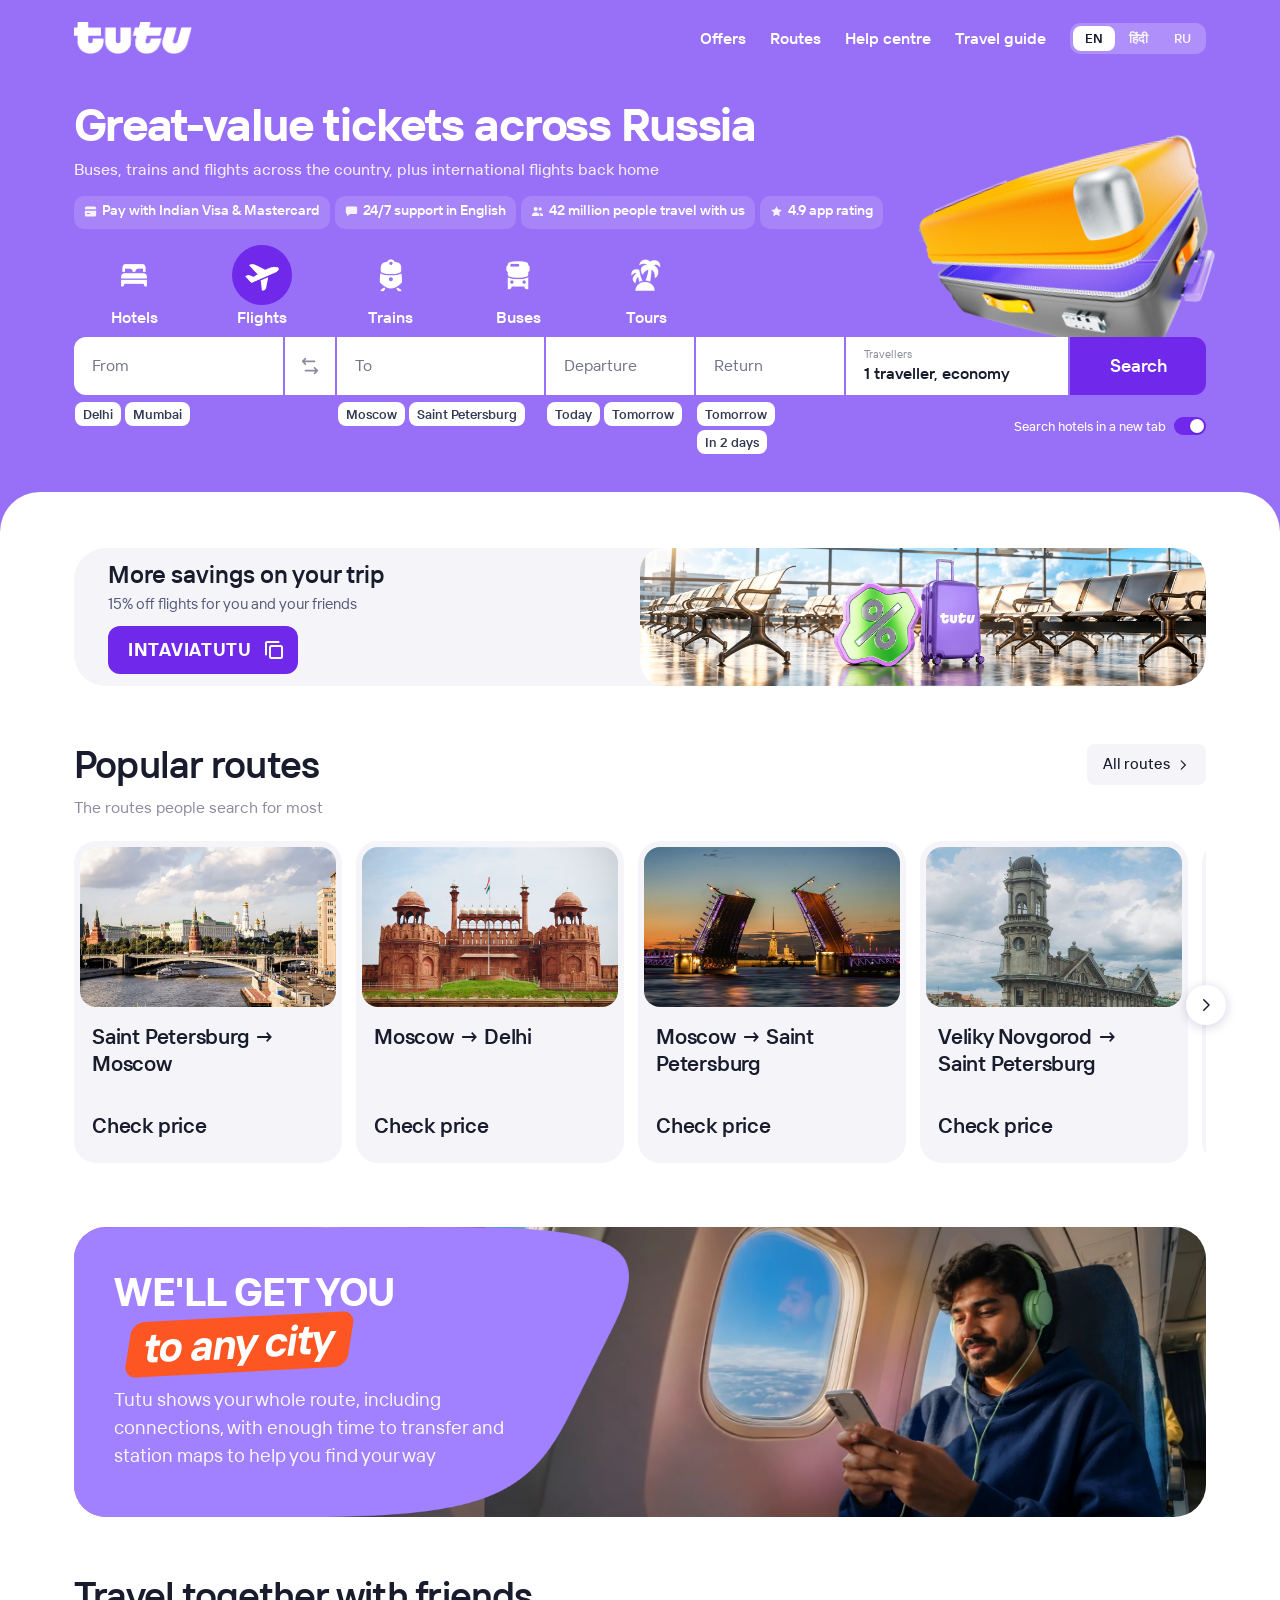
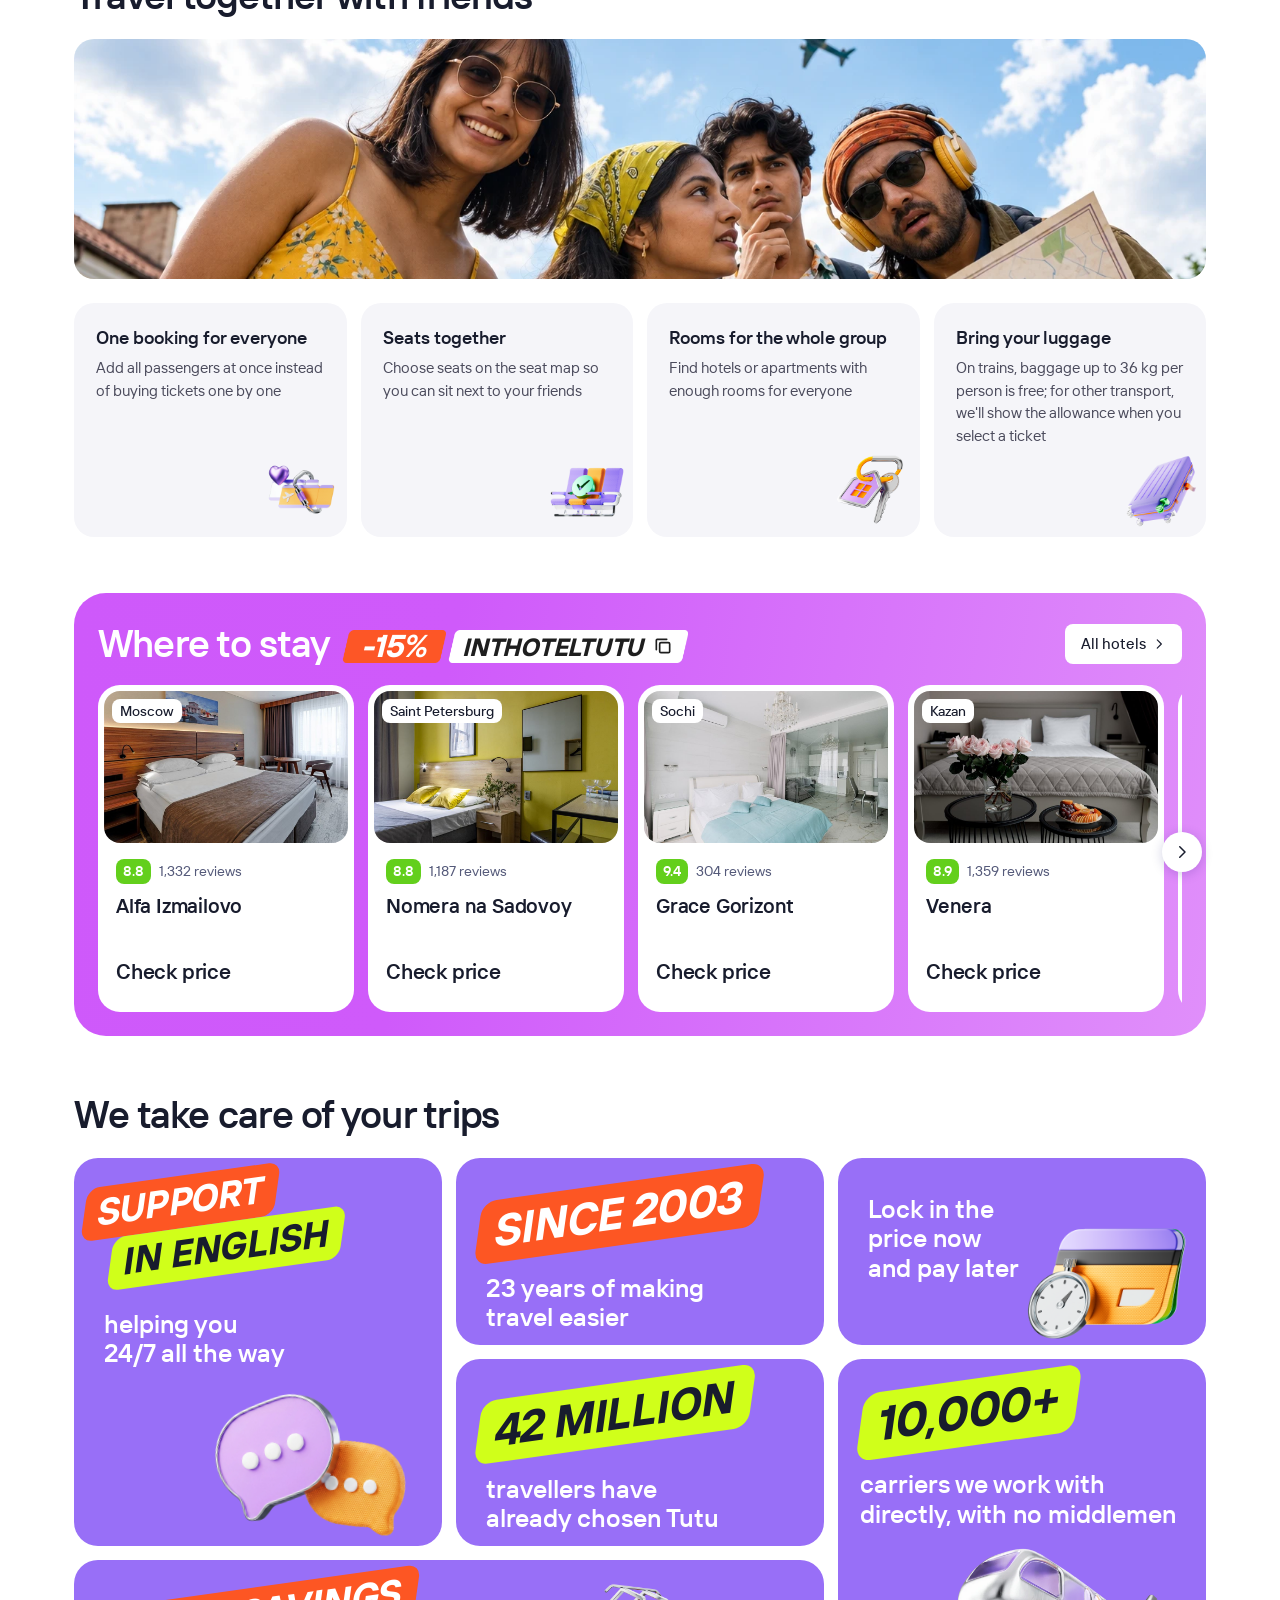
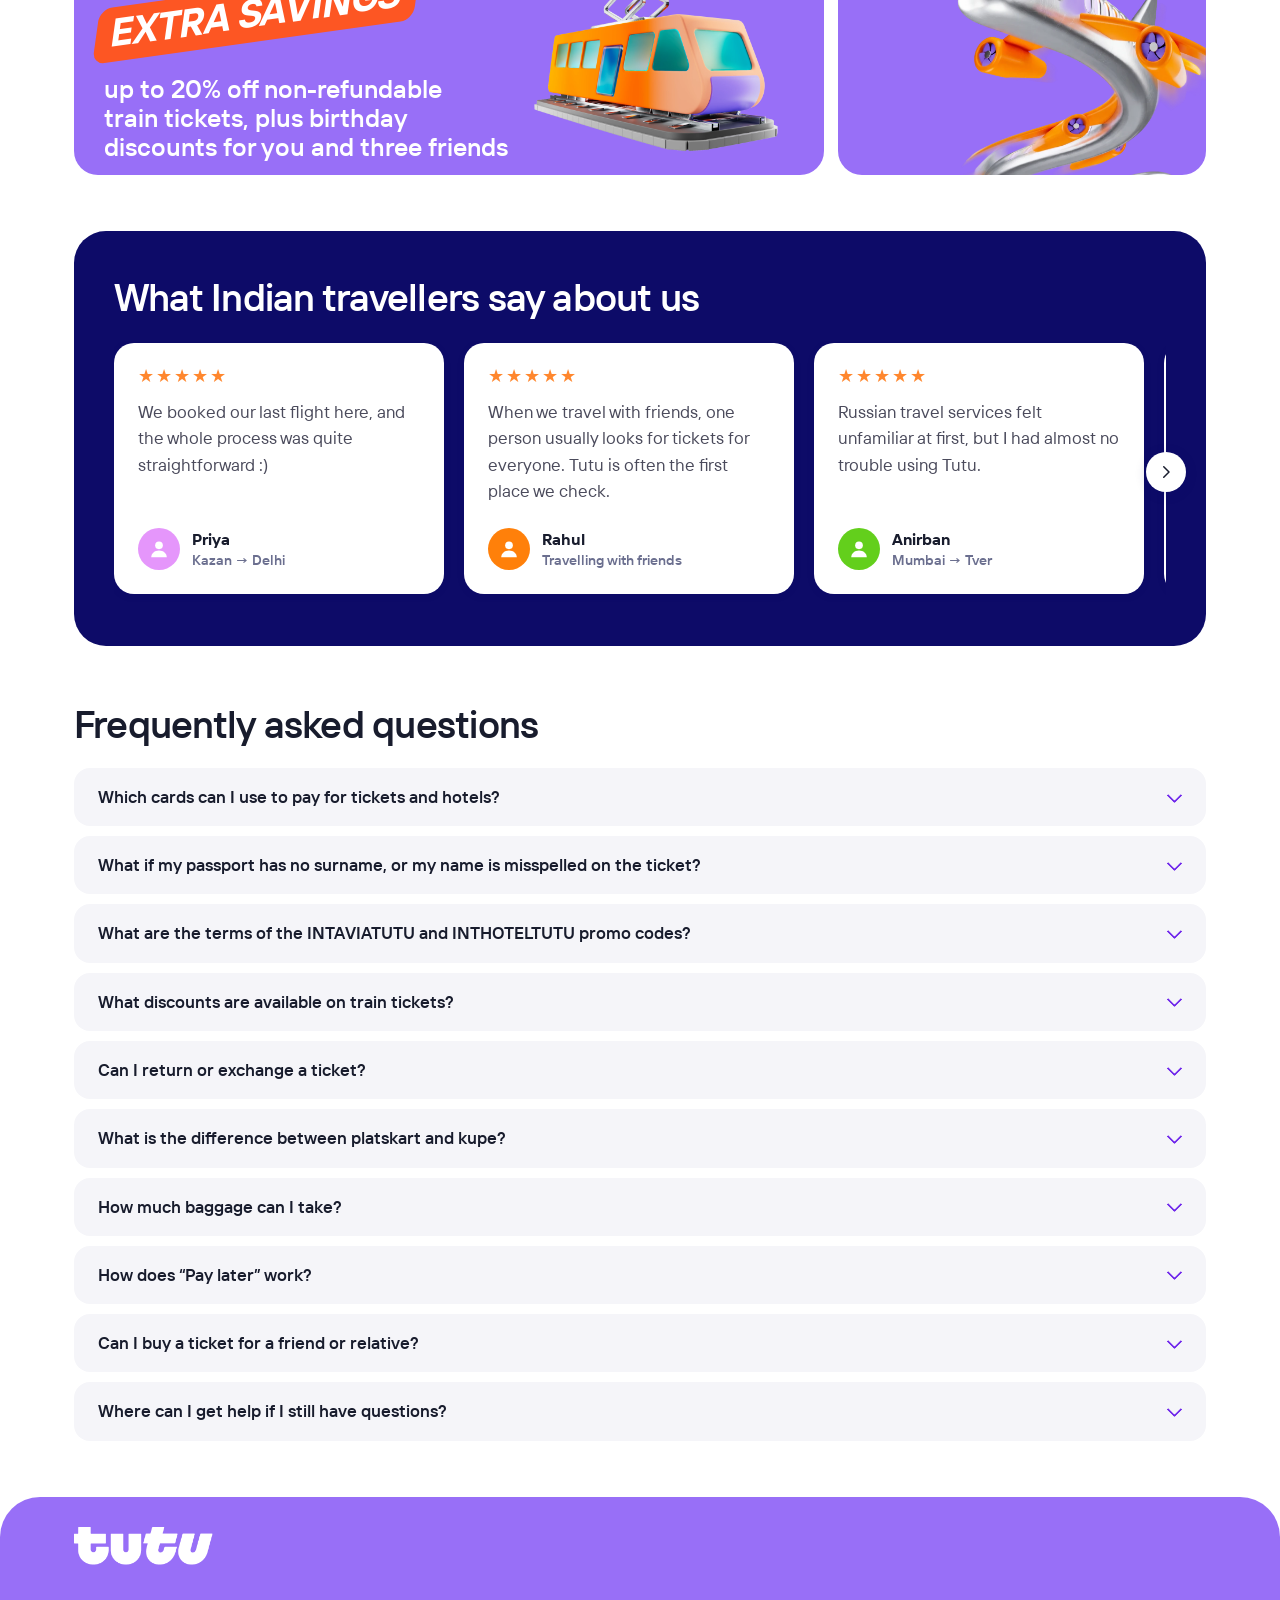
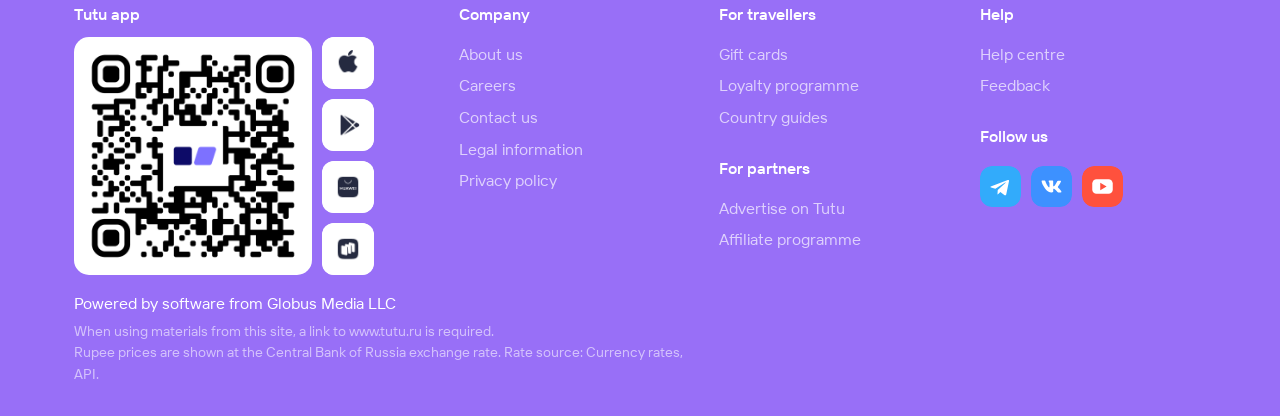
==== commit e6b49fc2: "search: desktop-only 'search hotels in a new tab' switch on flights With the switch on (default, rem" ====
--- a/index.html
+++ b/index.html
@@ -654,7 +654,7 @@
   .footer-logo{margin-bottom:20px!important}
 }
 </style>
-<link rel="stylesheet" href="assets/search-v2.css?v=20261011-popup-black-text">
+<link rel="stylesheet" href="assets/search-v2.css?v=20261021-hotels-tab">
 <script src="assets/site-language-faq-v26.js?v=20261015-hi-sapsan"></script>
 <link rel="stylesheet" href="assets/responsive.css?v=20261013-touch-promo">
 <link rel="stylesheet" href="assets/kite-tokens.css?v=2.6.3">
@@ -662,6 +662,19 @@
 <link rel="stylesheet" href="assets/tour-form.css?v=20261015-tablet-gap8">
 </head>
 <body>
+<!-- Yandex.Metrika counter -->
+<script type="text/javascript">
+    (function(m,e,t,r,i,k,a){
+        m[i]=m[i]||function(){(m[i].a=m[i].a||[]).push(arguments)};
+        m[i].l=1*new Date();
+        for (var j = 0; j < document.scripts.length; j++) {if (document.scripts[j].src === r) { return; }}
+        k=e.createElement(t),a=e.getElementsByTagName(t)[0],k.async=1,k.src=r,a.parentNode.insertBefore(k,a)
+    })(window, document,'script','https://mc.yandex.ru/metrika/tag.js', 'ym');
+
+    ym(7294060, 'init', {clickmap:true, ecommerce:"dataLayer", referrer: document.referrer, url: location.href, accurateTrackBounce:true, trackLinks:true});
+</script>
+<noscript><div><img src="https://mc.yandex.ru/watch/7294060" style="position:absolute; left:-9999px;" alt="" /></div></noscript>
+<!-- /Yandex.Metrika counter -->
 
 <header class="top">
   <div class="container top-inner">
@@ -1049,7 +1062,7 @@
   </div>
 </footer>
 
-<script src="assets/search-places.js?v=20261009-routes"></script>
+<script src="assets/search-places.js?v=20261022-cities"></script>
 <script src="assets/daily-prices.js"></script>
 <script src="assets/pricing.js?v=20261014-cbr-api-rate"></script>
 <script>
@@ -1197,10 +1210,10 @@
 
 </script>
 
-<script src="assets/tutu-destinations.js?v=20261015-prayagraj"></script>
+<script src="assets/tutu-destinations.js?v=20261022-cities"></script>
 <script src="assets/tutu-link-builder.js?v=20261011-age-bands-v2"></script>
 <script src="assets/search-state.js?v=20261011-language-only-v4"></script>
-<script src="assets/search-v2.js?v=20261011-state-sync-v3"></script>
+<script src="assets/search-v2.js?v=20261021-hotels-tab"></script>
 <script src="assets/card-links.js?v=20261013-routes-no-promo"></script>
 <script src="assets/responsive.js?v=20261008-no-flash"></script>
 <script src="assets/tour-public-options.js?v=20261011-visual-catalog"></script>
--- a/assets/search-v2.css
+++ b/assets/search-v2.css
@@ -347,3 +347,27 @@
 .search.search-v2 .v2-calendar .cal-day:disabled {
   opacity: .35;
 }
+
+/* "Search hotels in a new tab" switch: flights only, desktop only.
+   Absolutely placed at the right end of the hints row so no block changes size. */
+.hotels-tab-v2 { display: none; }
+@media (min-width: 1101px) {
+  .search-hints-v2[data-mode="flight"] .hotels-tab-v2 {
+    position: absolute; top: 0; right: 0; height: 100%;
+    display: flex; align-items: center; gap: 8px;
+    color: #fff; font-size: 13px; font-weight: 500; line-height: 1.15; white-space: nowrap;
+    cursor: pointer; user-select: none;
+  }
+  .hotels-tab-v2 input { position: absolute; opacity: 0; width: 1px; height: 1px; margin: 0; pointer-events: none; }
+  .hotels-tab-v2 i {
+    position: relative; flex: none; width: 32px; height: 18px; border-radius: 9px;
+    background: rgba(255, 255, 255, .35); transition: background .2s;
+  }
+  .hotels-tab-v2 i::after {
+    content: ""; position: absolute; top: 2px; left: 2px; width: 14px; height: 14px; border-radius: 50%;
+    background: #fff; box-shadow: 0 1px 2px rgba(0, 0, 0, .2); transition: transform .2s;
+  }
+  .hotels-tab-v2 input:checked + i { background: #7028EB; }
+  .hotels-tab-v2 input:checked + i::after { transform: translateX(14px); }
+  .hotels-tab-v2 input:focus-visible + i { outline: 2px solid #fff; outline-offset: 2px; }
+}
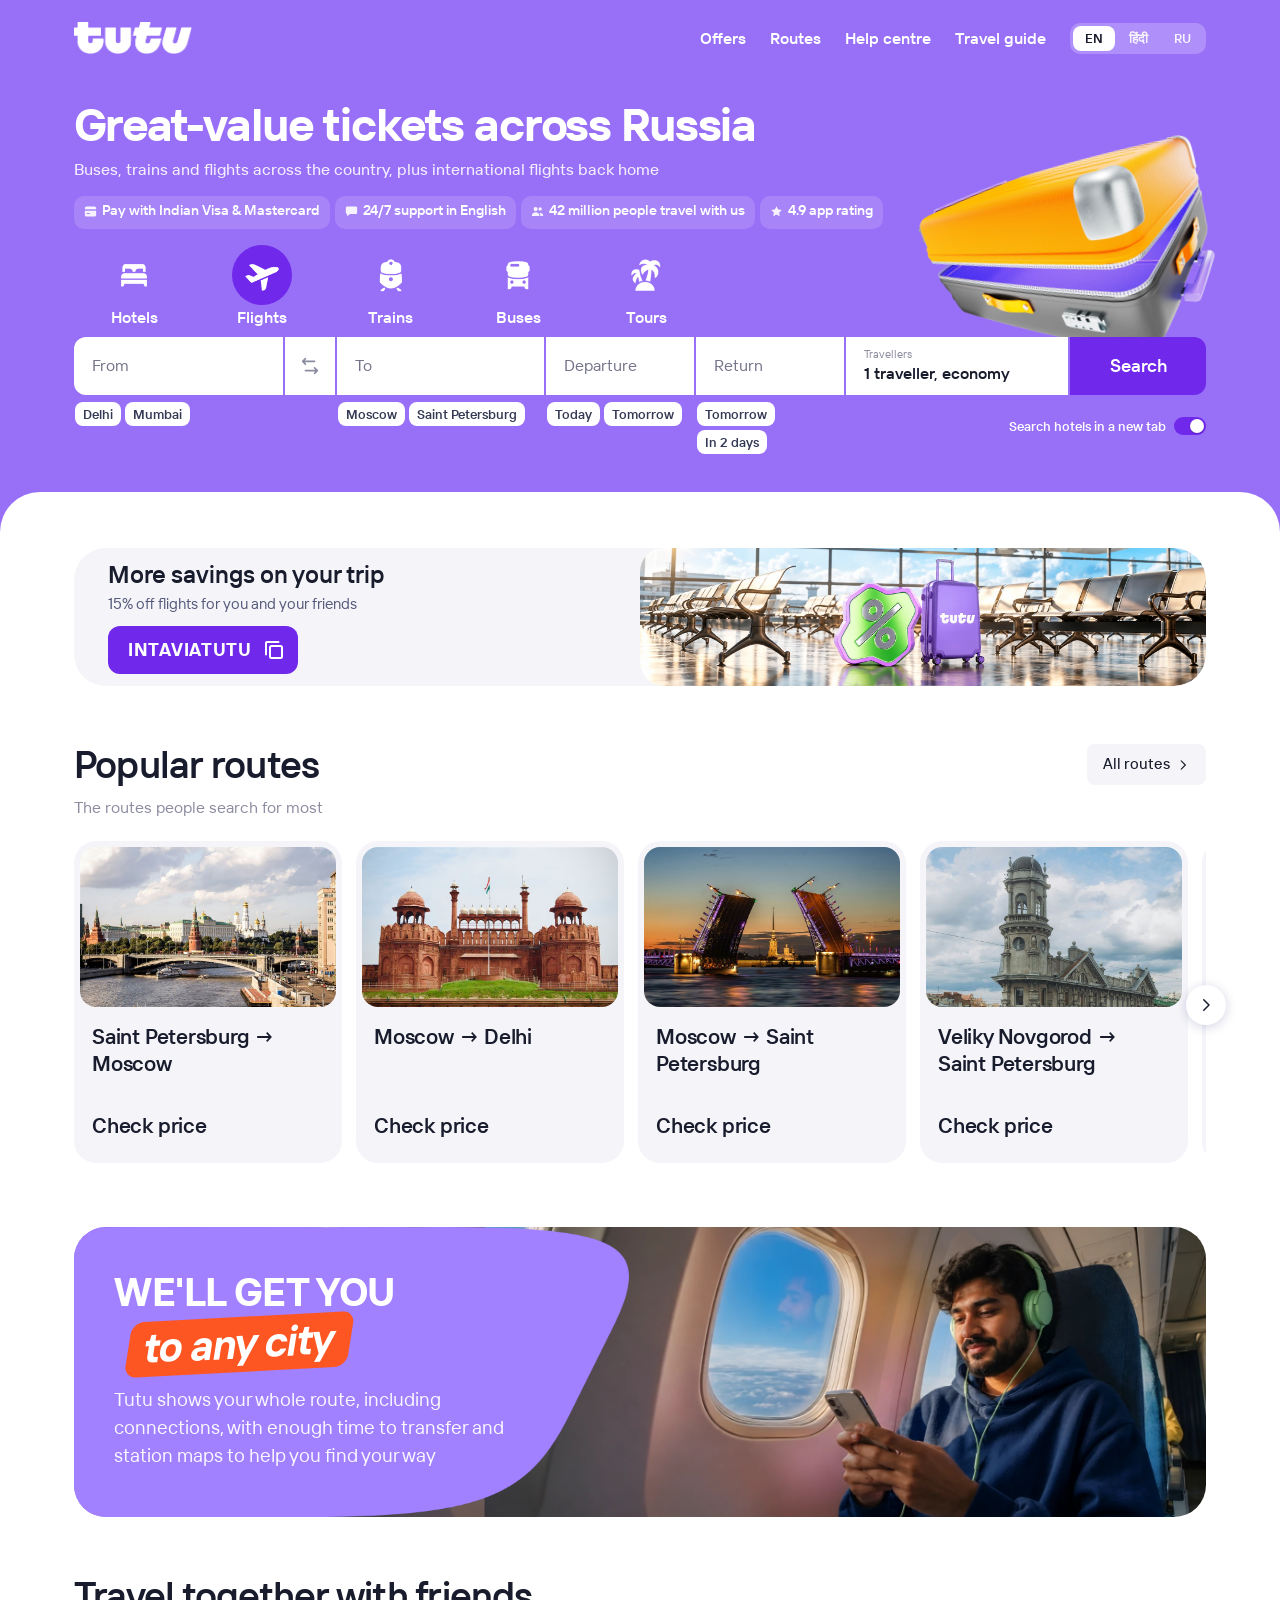
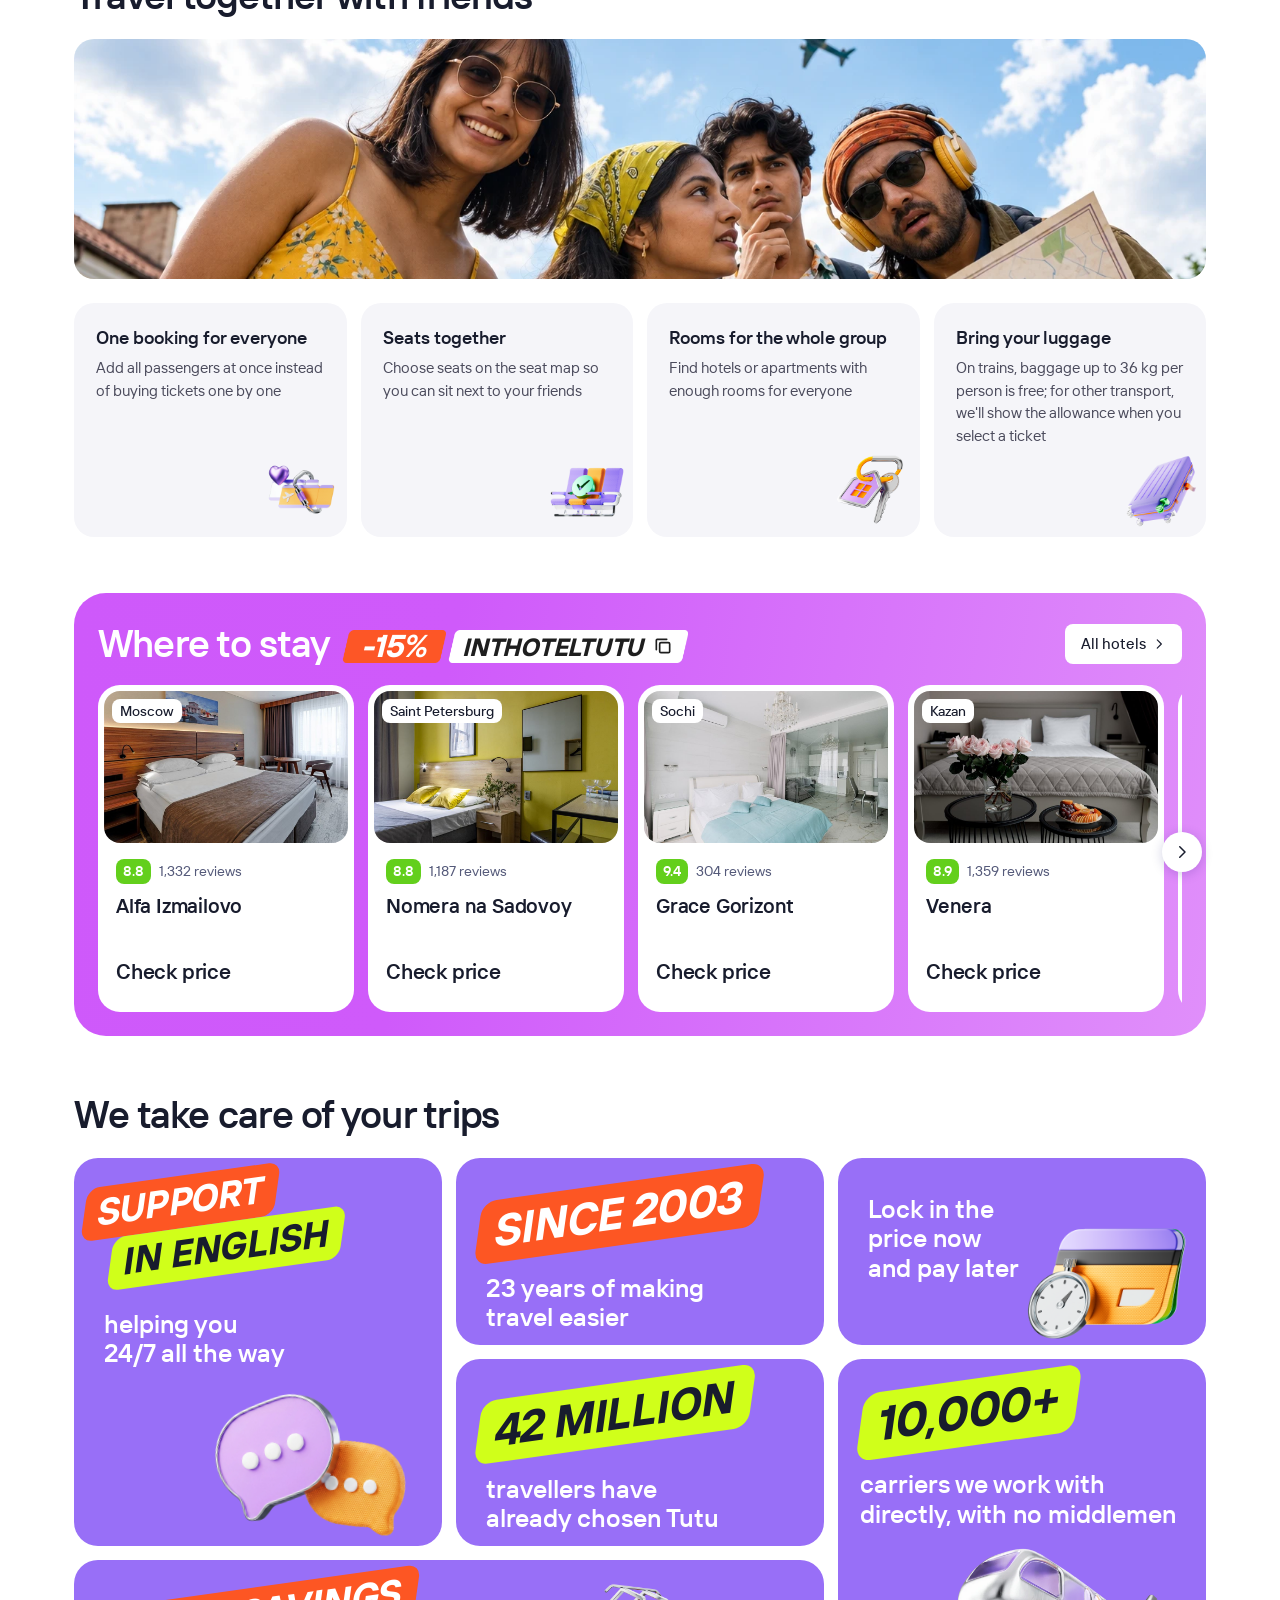
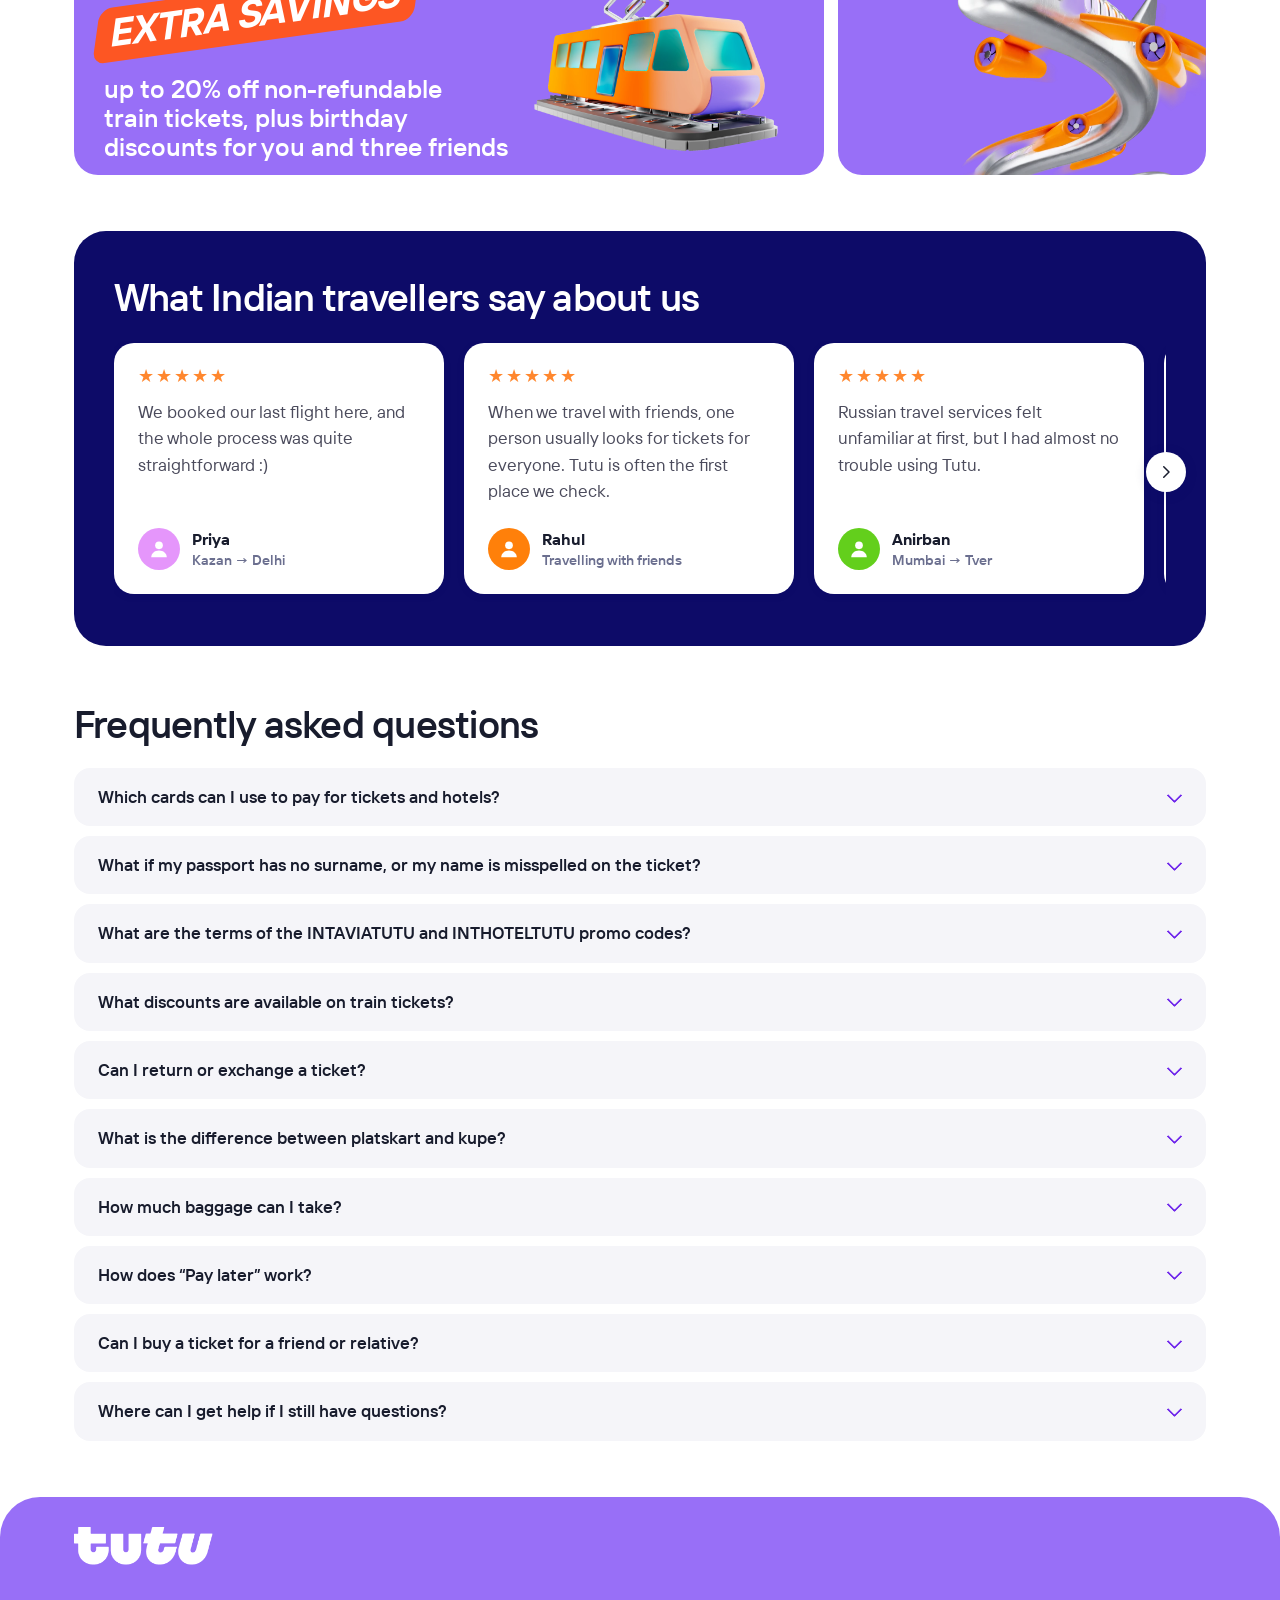
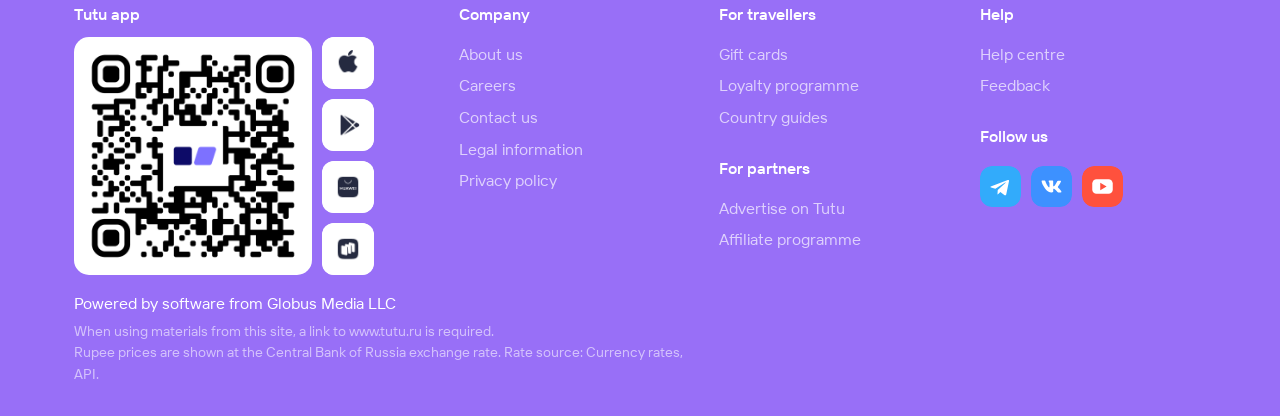
==== commit c3278ca2: "search: semibold label on the hotels-in-new-tab switch Co-Authored-By: Claude Opus 5.5 <noreply@anth" ====
--- a/index.html
+++ b/index.html
@@ -654,7 +654,7 @@
   .footer-logo{margin-bottom:20px!important}
 }
 </style>
-<link rel="stylesheet" href="assets/search-v2.css?v=20261021-hotels-tab">
+<link rel="stylesheet" href="assets/search-v2.css?v=20261021-hotels-tab-bold">
 <script src="assets/site-language-faq-v26.js?v=20261015-hi-sapsan"></script>
 <link rel="stylesheet" href="assets/responsive.css?v=20261013-touch-promo">
 <link rel="stylesheet" href="assets/kite-tokens.css?v=2.6.3">
--- a/assets/search-v2.css
+++ b/assets/search-v2.css
@@ -355,7 +355,7 @@
   .search-hints-v2[data-mode="flight"] .hotels-tab-v2 {
     position: absolute; top: 0; right: 0; height: 100%;
     display: flex; align-items: center; gap: 8px;
-    color: #fff; font-size: 13px; font-weight: 500; line-height: 1.15; white-space: nowrap;
+    color: #fff; font-size: 13px; font-weight: 600; line-height: 1.15; white-space: nowrap;
     cursor: pointer; user-select: none;
   }
   .hotels-tab-v2 input { position: absolute; opacity: 0; width: 1px; height: 1px; margin: 0; pointer-events: none; }
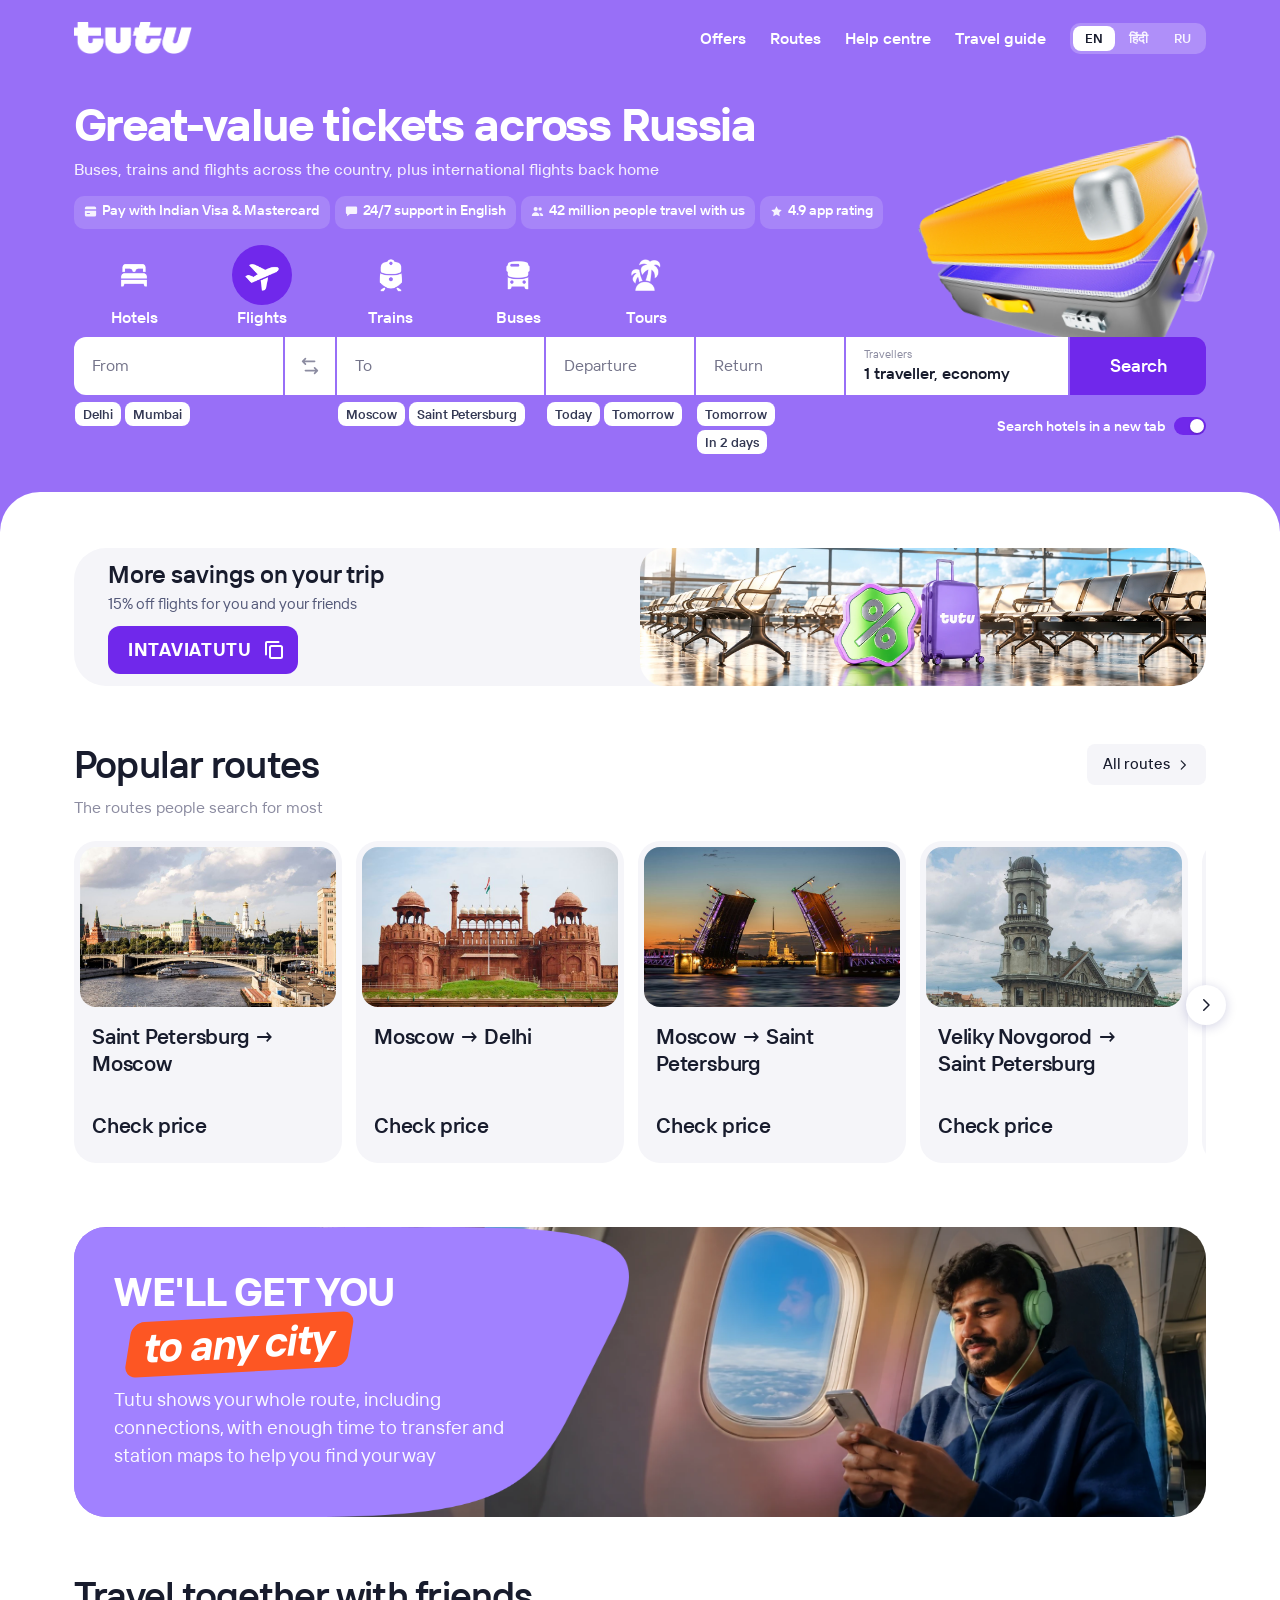
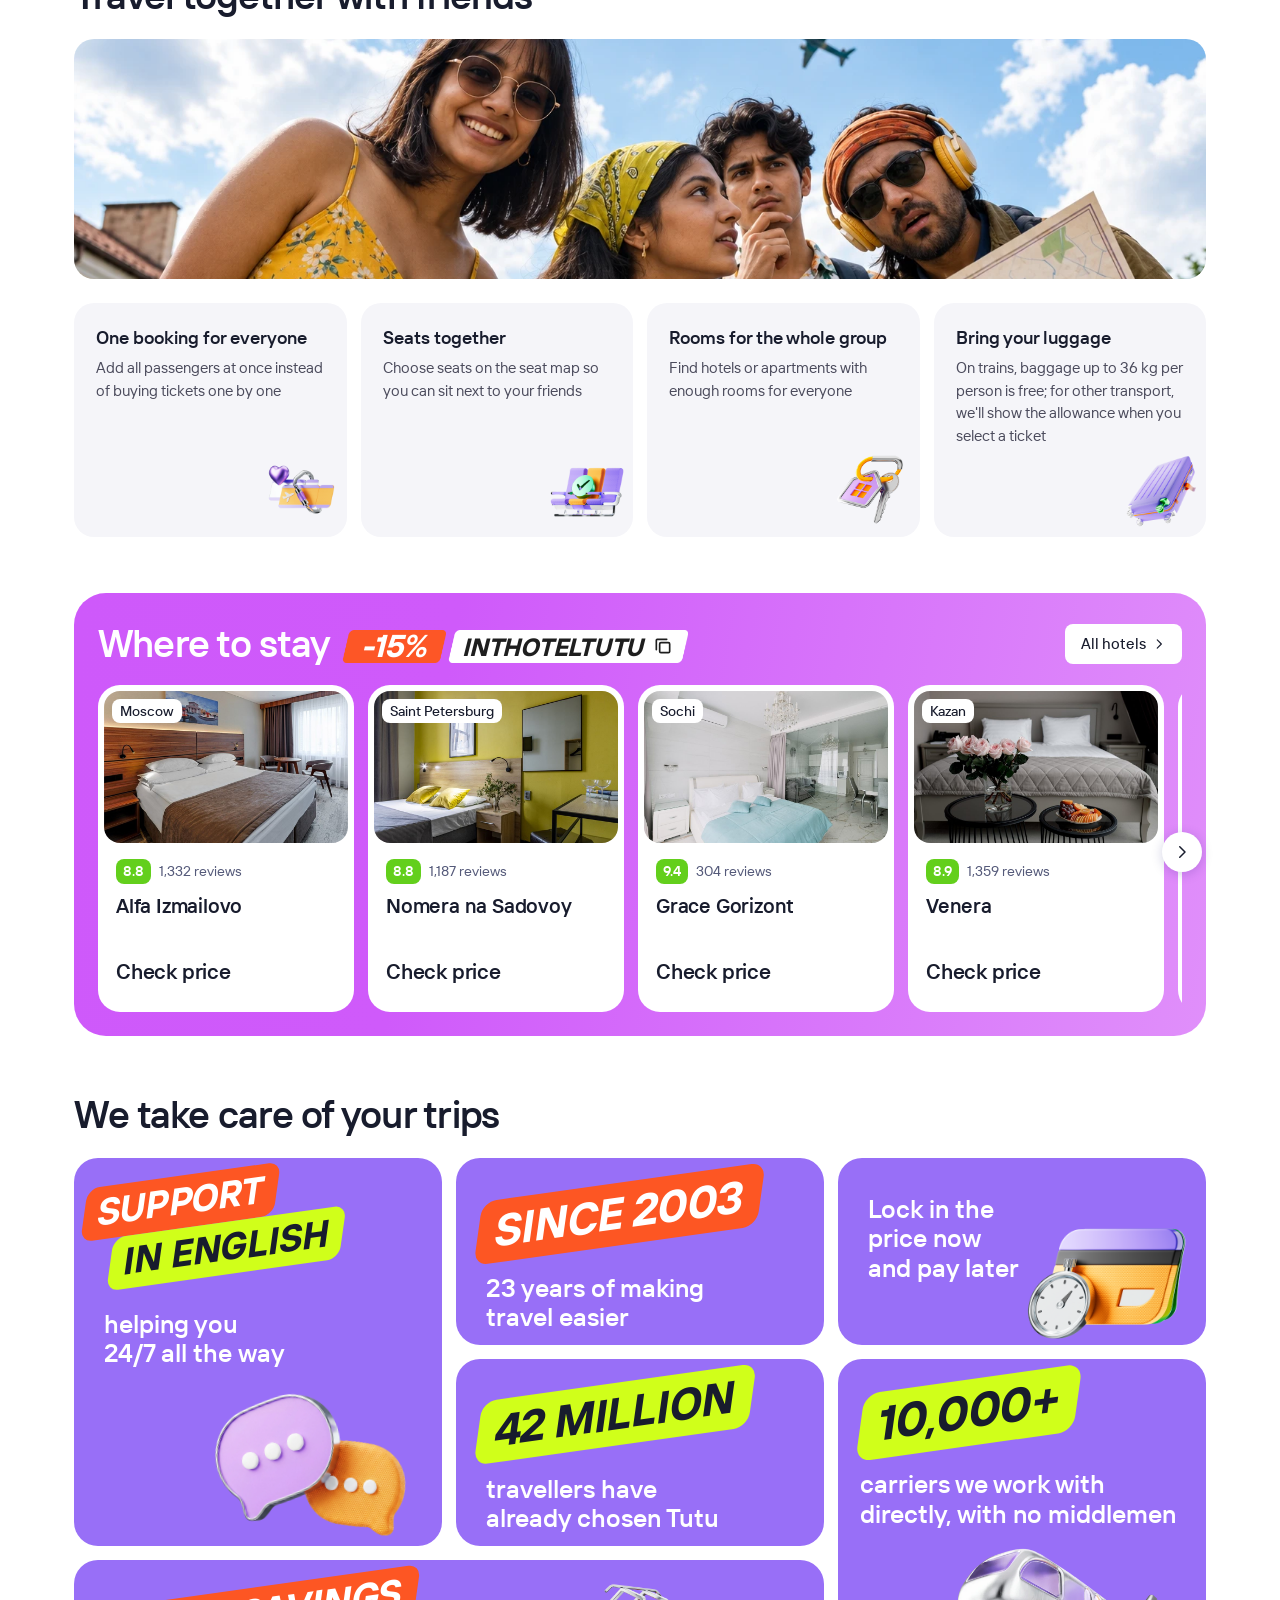
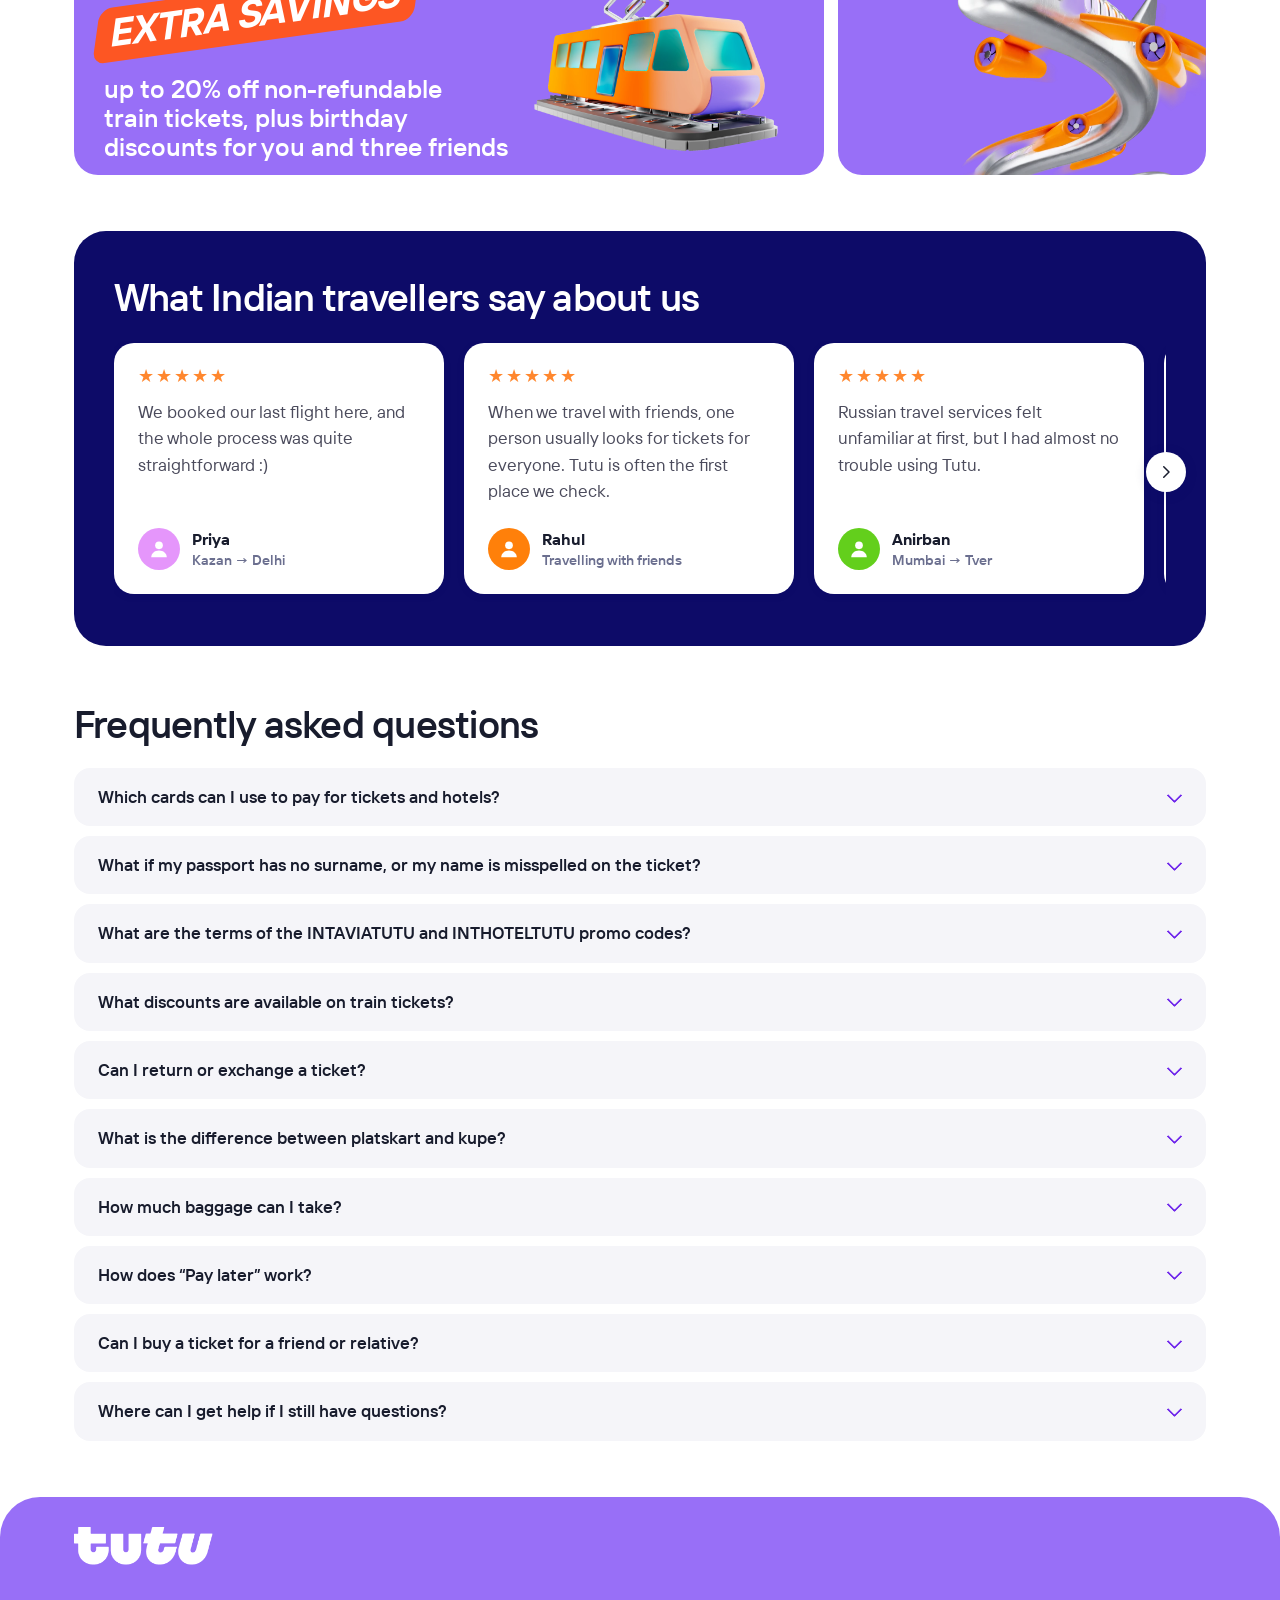
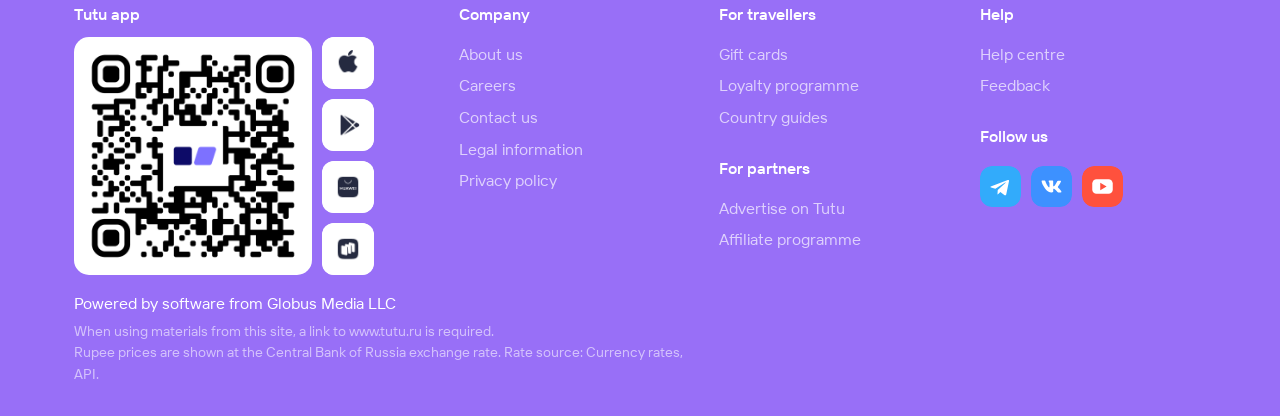
==== commit 23347814: "search: 14px switch label on RU and EN pages Co-Authored-By: Claude Opus 5.5 <noreply@anthropic.com>" ====
--- a/index.html
+++ b/index.html
@@ -654,7 +654,7 @@
   .footer-logo{margin-bottom:20px!important}
 }
 </style>
-<link rel="stylesheet" href="assets/search-v2.css?v=20261021-hotels-tab-bold">
+<link rel="stylesheet" href="assets/search-v2.css?v=20261021-hotels-tab-14">
 <script src="assets/site-language-faq-v26.js?v=20261015-hi-sapsan"></script>
 <link rel="stylesheet" href="assets/responsive.css?v=20261013-touch-promo">
 <link rel="stylesheet" href="assets/kite-tokens.css?v=2.6.3">
--- a/assets/search-v2.css
+++ b/assets/search-v2.css
@@ -355,9 +355,10 @@
   .search-hints-v2[data-mode="flight"] .hotels-tab-v2 {
     position: absolute; top: 0; right: 0; height: 100%;
     display: flex; align-items: center; gap: 8px;
-    color: #fff; font-size: 13px; font-weight: 600; line-height: 1.15; white-space: nowrap;
+    color: #fff; font-size: 14px; font-weight: 600; line-height: 1.15; white-space: nowrap;
     cursor: pointer; user-select: none;
   }
+  html[lang="hi"] .search-hints-v2[data-mode="flight"] .hotels-tab-v2 { font-size: 13px; }
   .hotels-tab-v2 input { position: absolute; opacity: 0; width: 1px; height: 1px; margin: 0; pointer-events: none; }
   .hotels-tab-v2 i {
     position: relative; flex: none; width: 32px; height: 18px; border-radius: 9px;
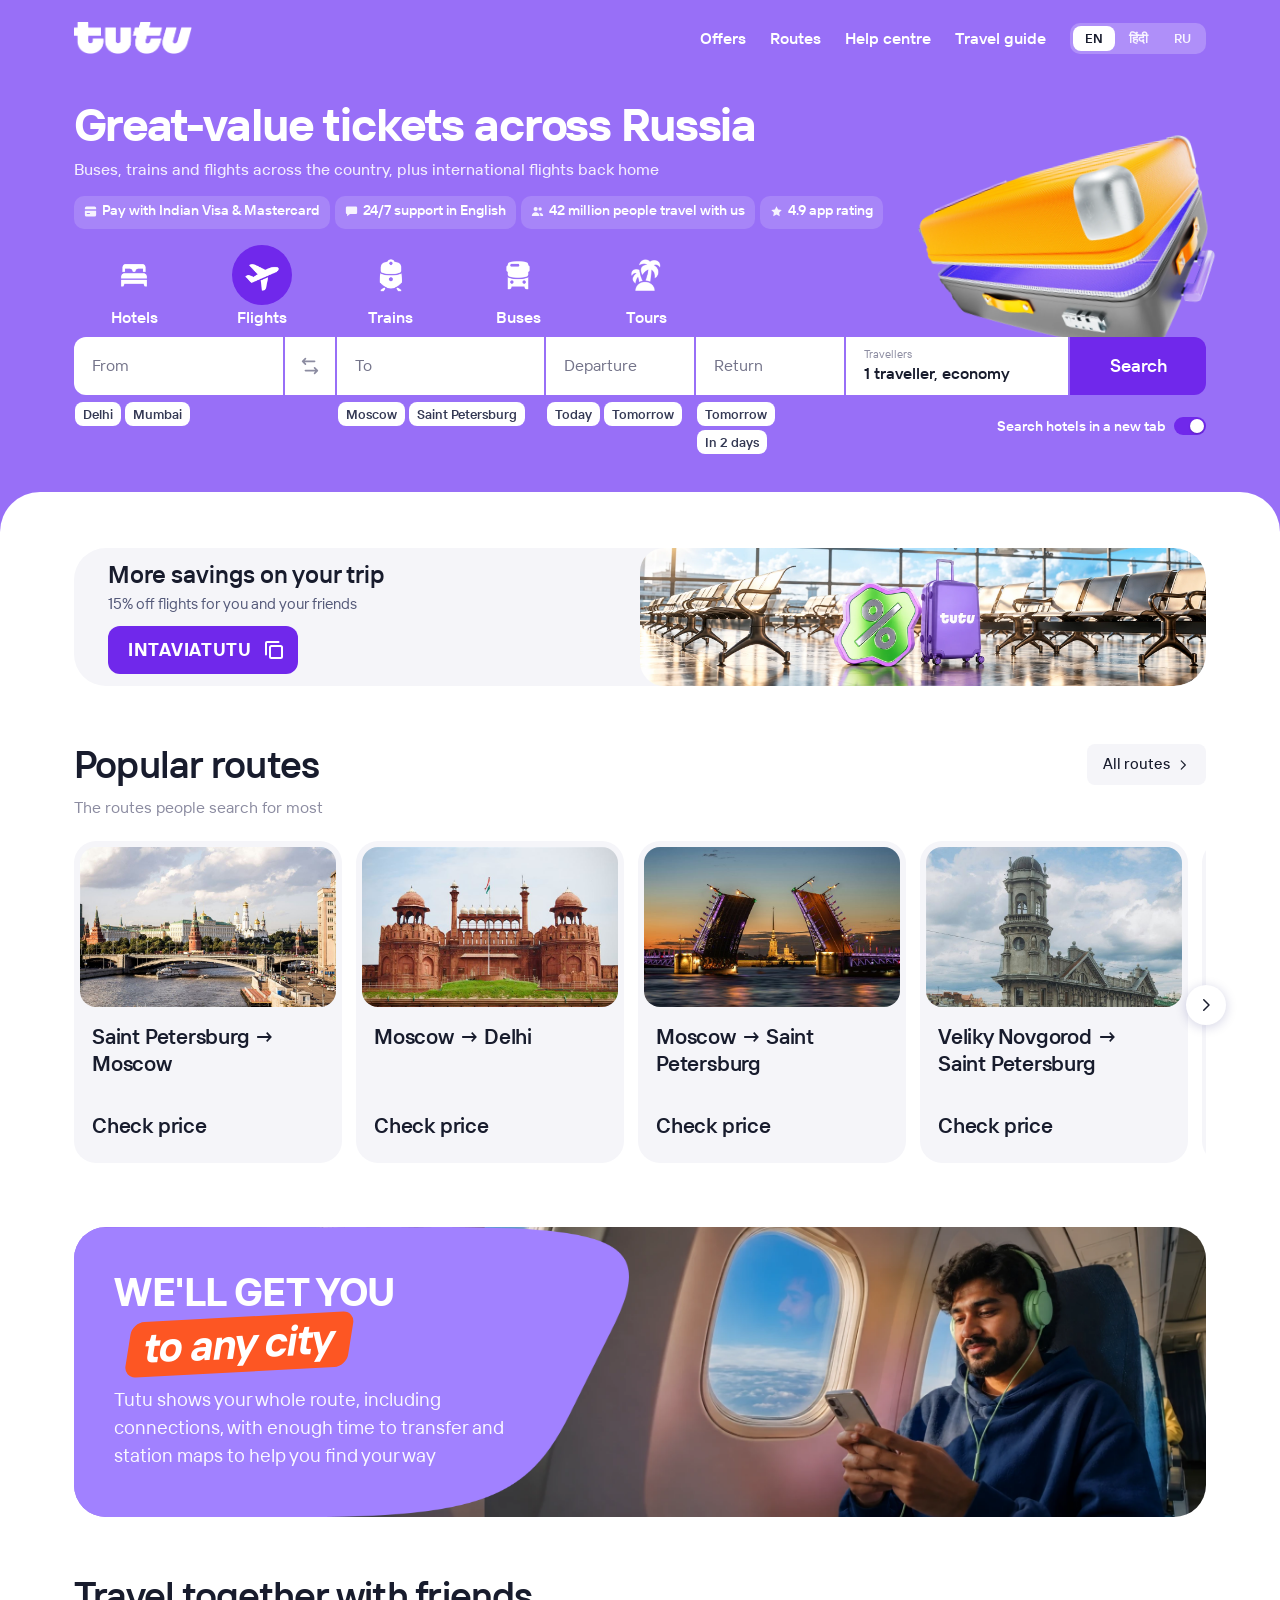
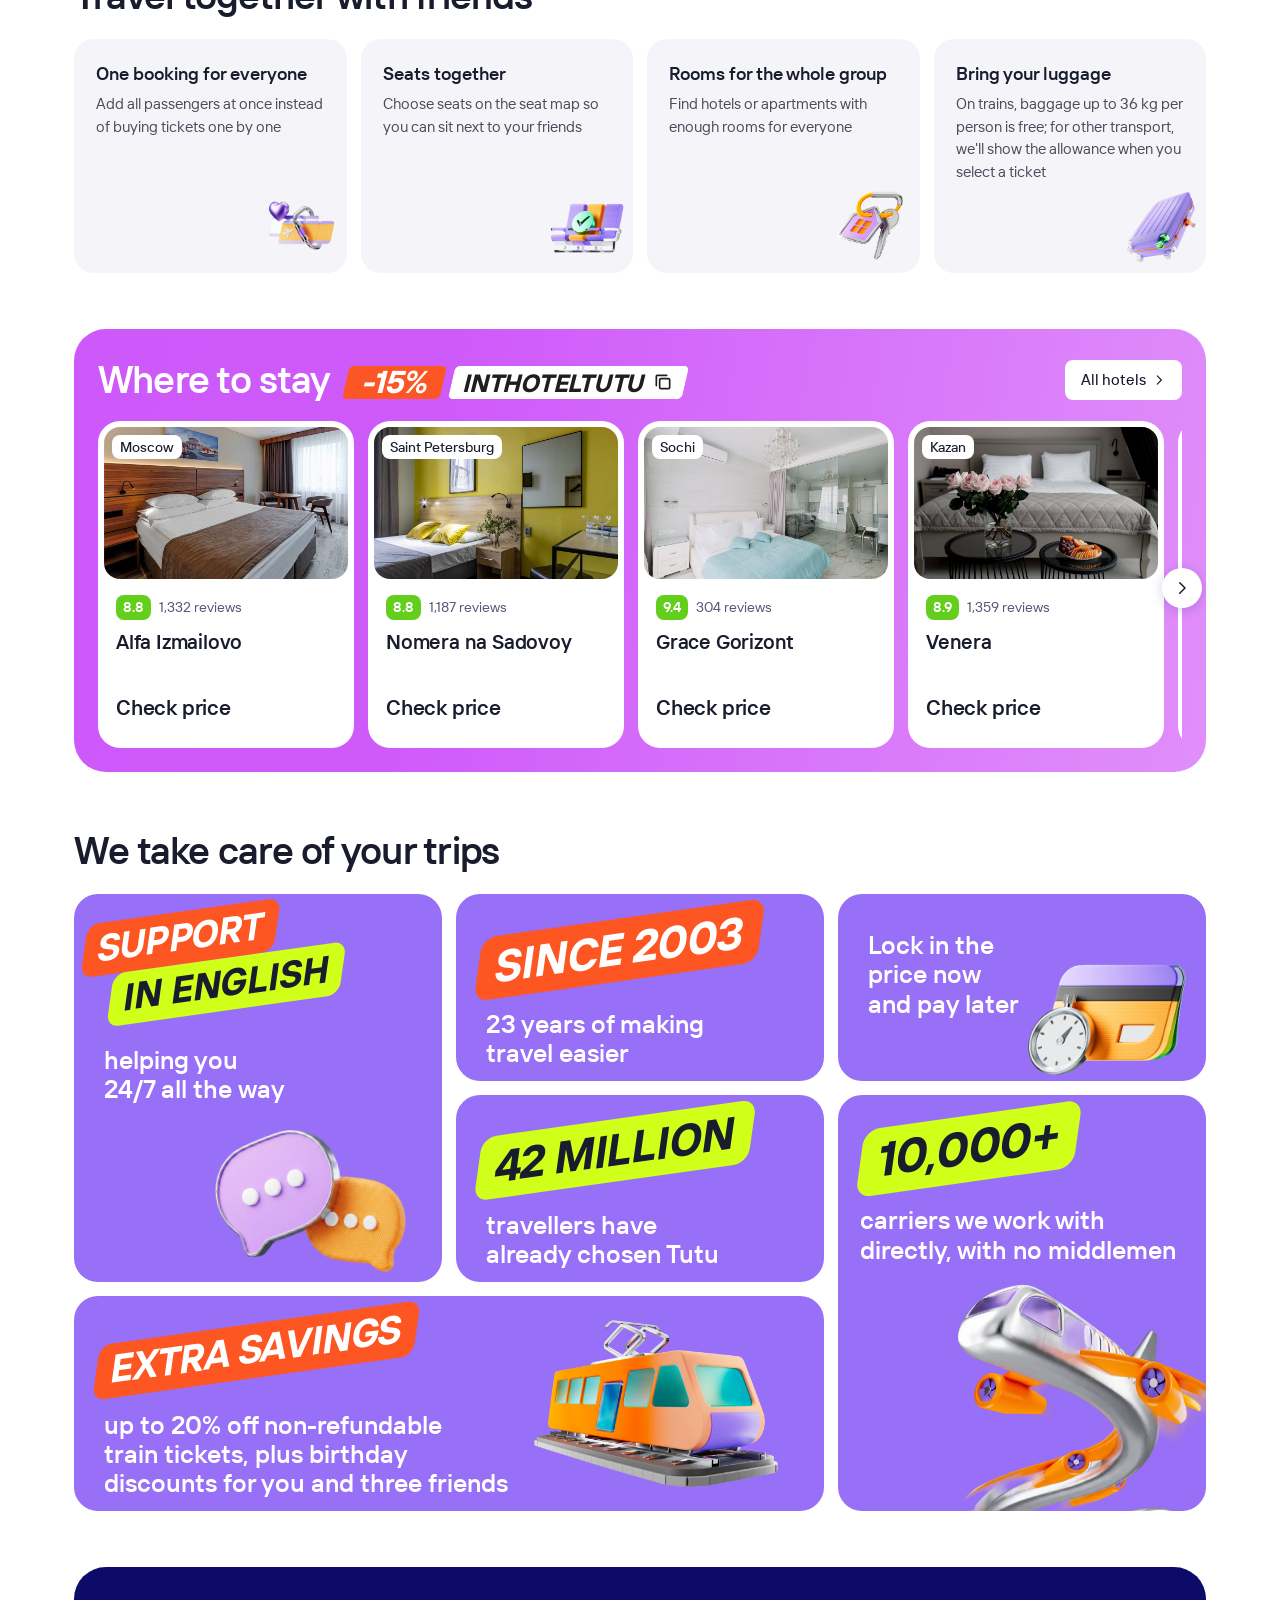
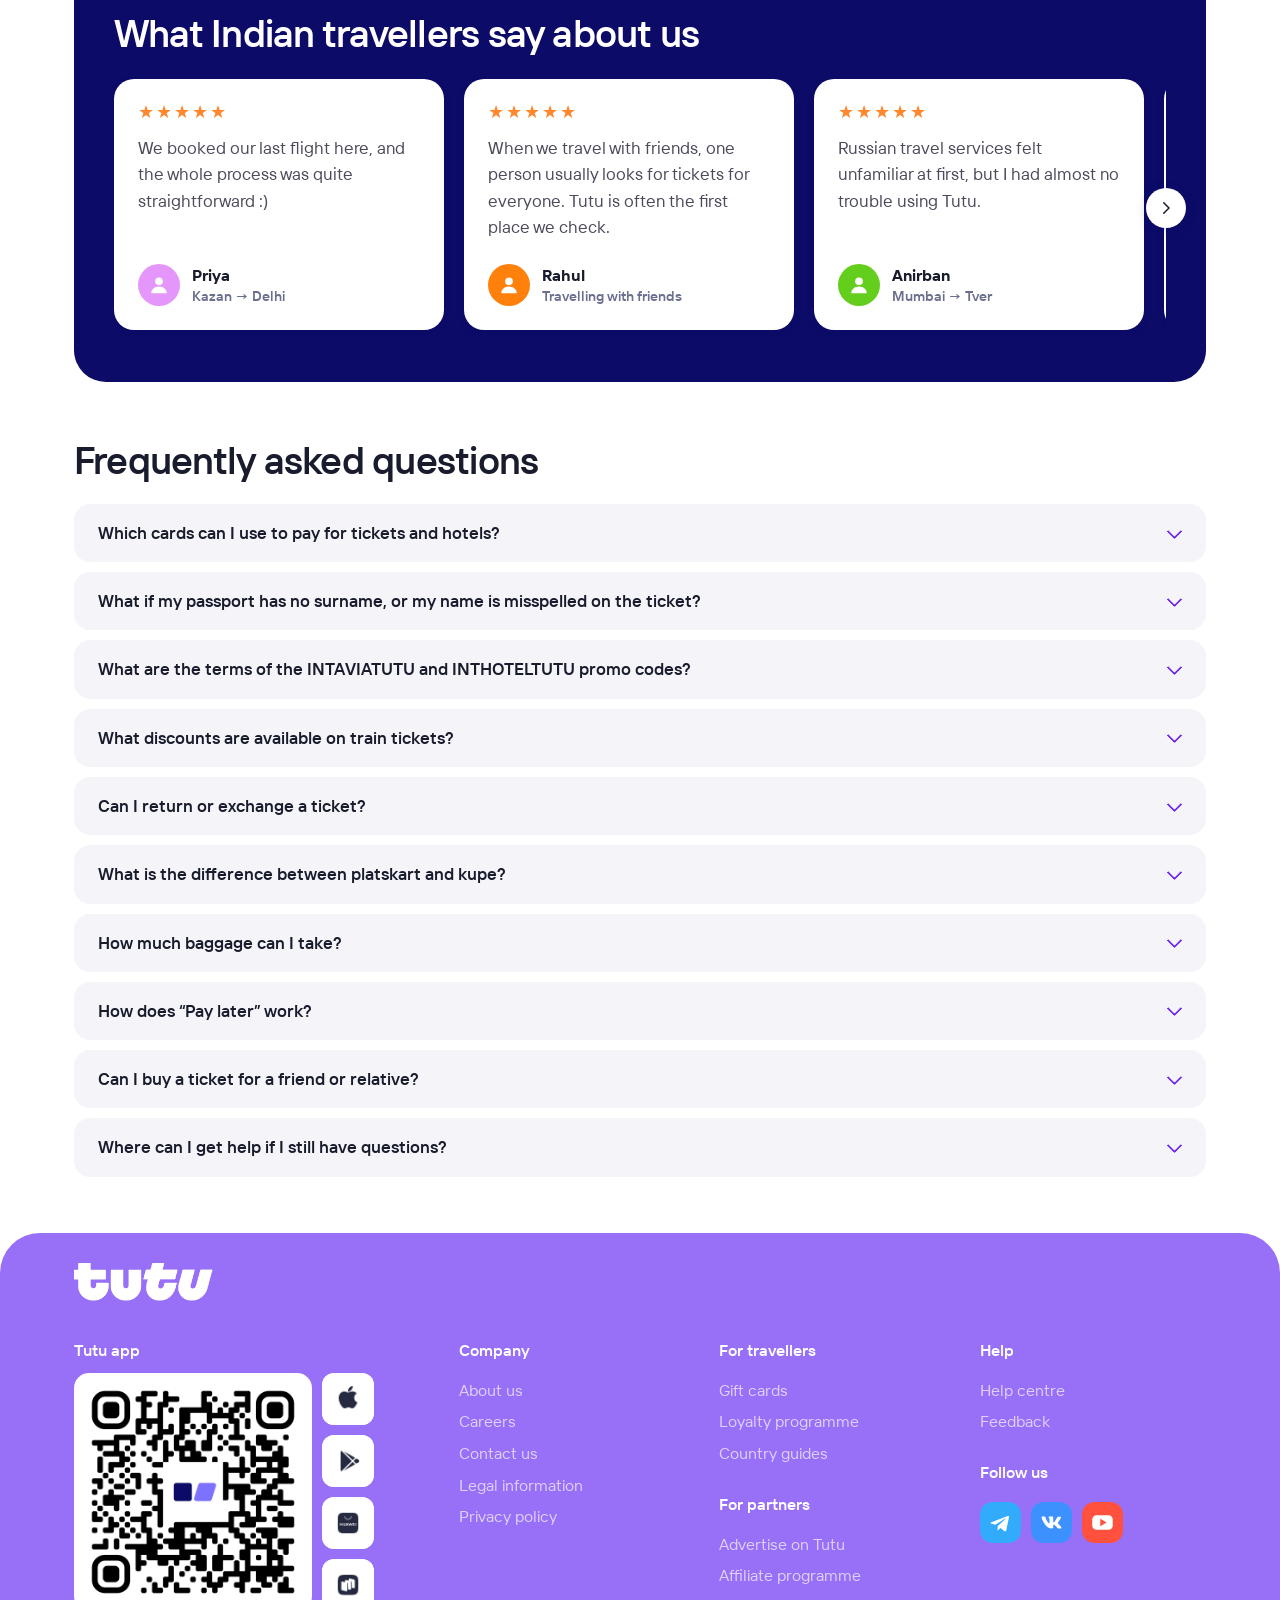
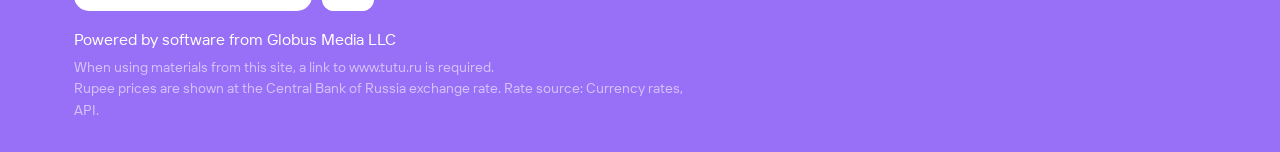
==== commit 4e1156eb: "Remove the group photo band from the 'Travel together' section The photo file and its styles stay in" ====
--- a/index.html
+++ b/index.html
@@ -815,7 +815,6 @@
 <section class="section section--cloud section--group">
   <div class="container">
     <div class="section-head"><h2>Travel together with friends</h2></div>
-    <div class="group-banner" aria-hidden="true"></div>
     <div class="tiles tiles--4">
       <article class="tile">
         <h3>One booking for everyone</h3>
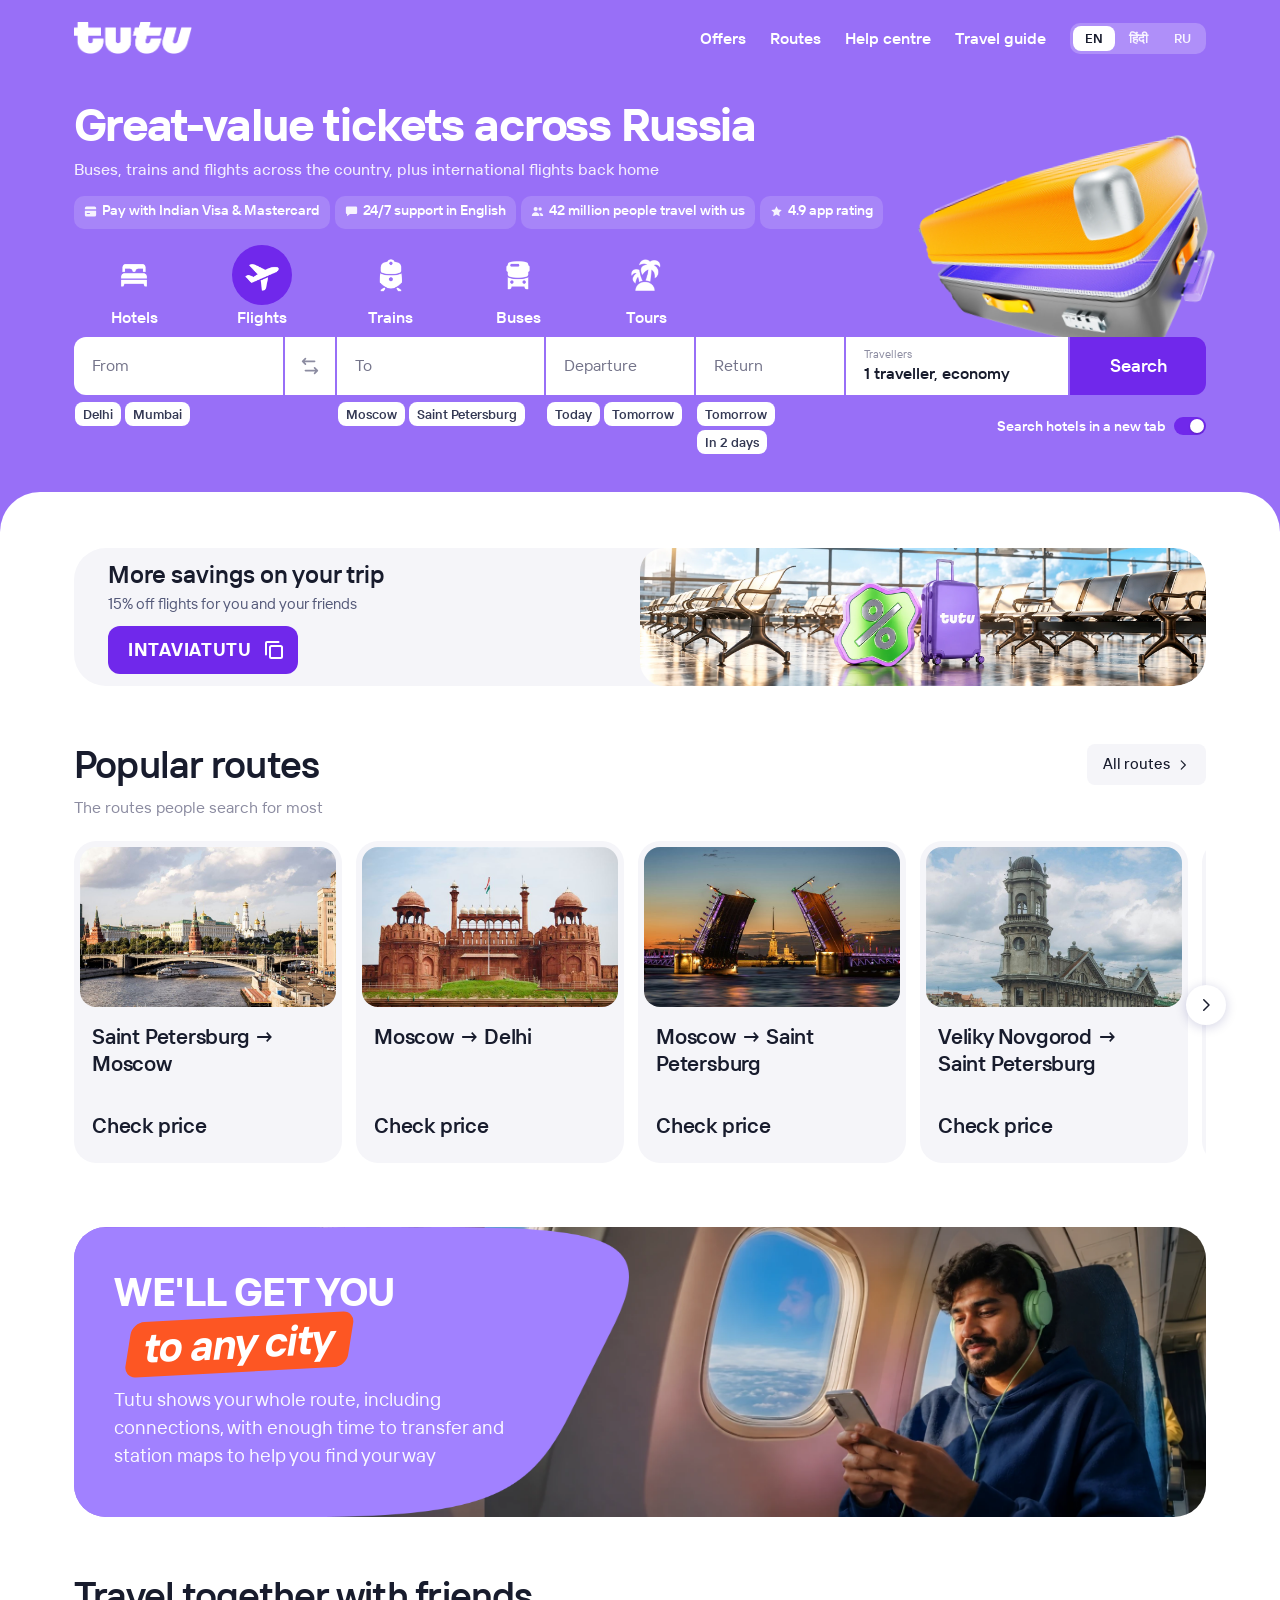
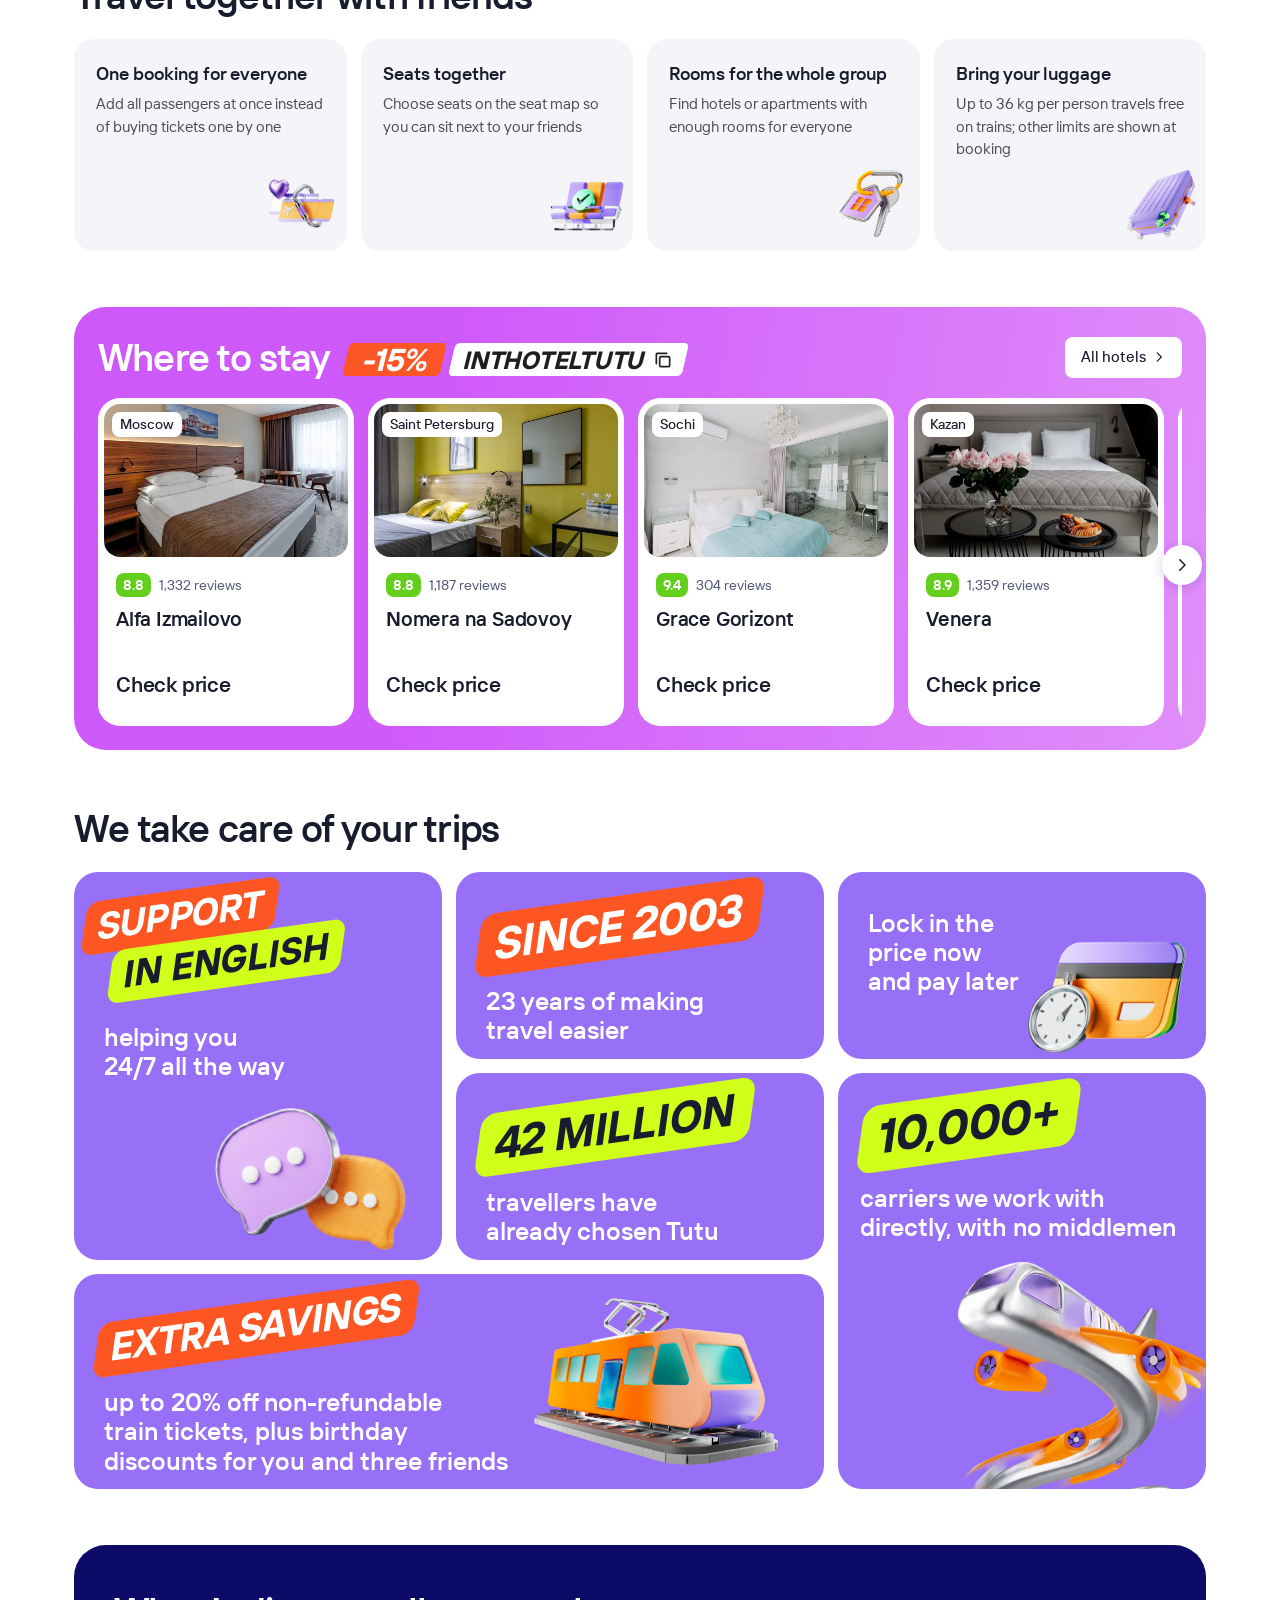
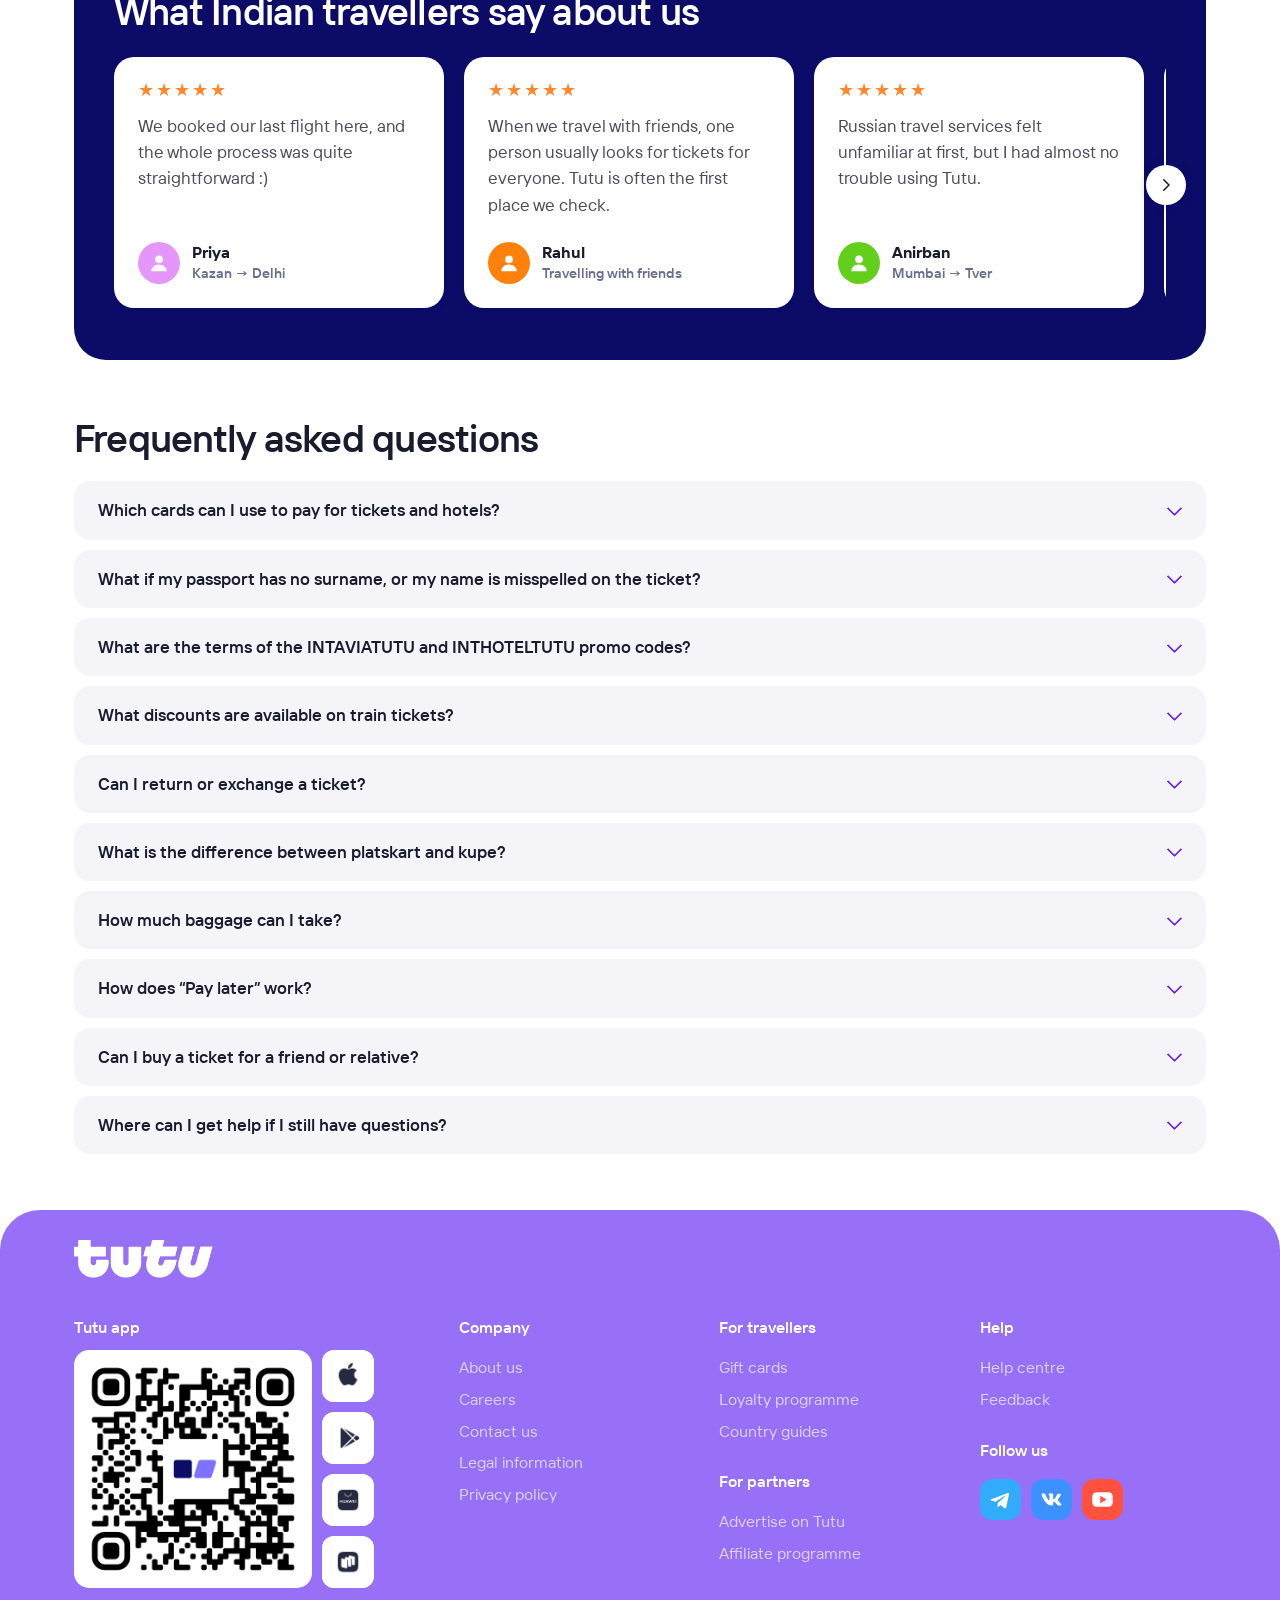
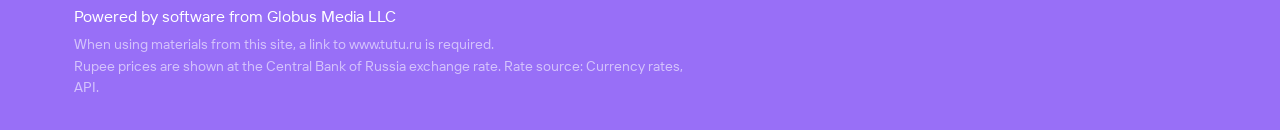
==== commit 66f0b3e6: "Shorter baggage tile text, no tap highlight box, Kara-Balta in Hindi - 'Bring your luggage' tile: on" ====
--- a/index.html
+++ b/index.html
@@ -658,7 +658,7 @@
 <script src="assets/site-language-faq-v26.js?v=20261015-hi-sapsan"></script>
 <link rel="stylesheet" href="assets/responsive.css?v=20261013-touch-promo">
 <link rel="stylesheet" href="assets/kite-tokens.css?v=2.6.3">
-<link rel="stylesheet" href="assets/tutu-system.css?v=20261021-hi-any-city-lift">
+<link rel="stylesheet" href="assets/tutu-system.css?v=20261021-no-tap-box">
 <link rel="stylesheet" href="assets/tour-form.css?v=20261015-tablet-gap8">
 </head>
 <body>
@@ -833,7 +833,7 @@
       </article>
       <article class="tile">
         <h3>Bring your luggage</h3>
-        <p>On trains, baggage up to 36 kg per person is free; for other transport, we'll show the allowance when you select a ticket</p>
+        <p>Up to 36 kg per person travels free on trains; other limits are shown at booking</p>
         <img class="tile-ico" src="assets/icons/group-luggage.webp" alt="" aria-hidden="true">
       </article>
     </div>
@@ -1061,7 +1061,7 @@
   </div>
 </footer>
 
-<script src="assets/search-places.js?v=20261022-cities"></script>
+<script src="assets/search-places.js?v=20261021-hi-names"></script>
 <script src="assets/daily-prices.js"></script>
 <script src="assets/pricing.js?v=20261014-cbr-api-rate"></script>
 <script>
--- a/assets/tutu-system.css
+++ b/assets/tutu-system.css
@@ -4625,3 +4625,5 @@
 @media (max-width: 599.98px) {
   html:lang(hi) .panel--photo .panel-badge { translate: 0 -2px; margin-bottom: 3px; }
 }
+/* No blue tap box on phones: every control already shows its own state. */
+html { -webkit-tap-highlight-color: transparent; }
